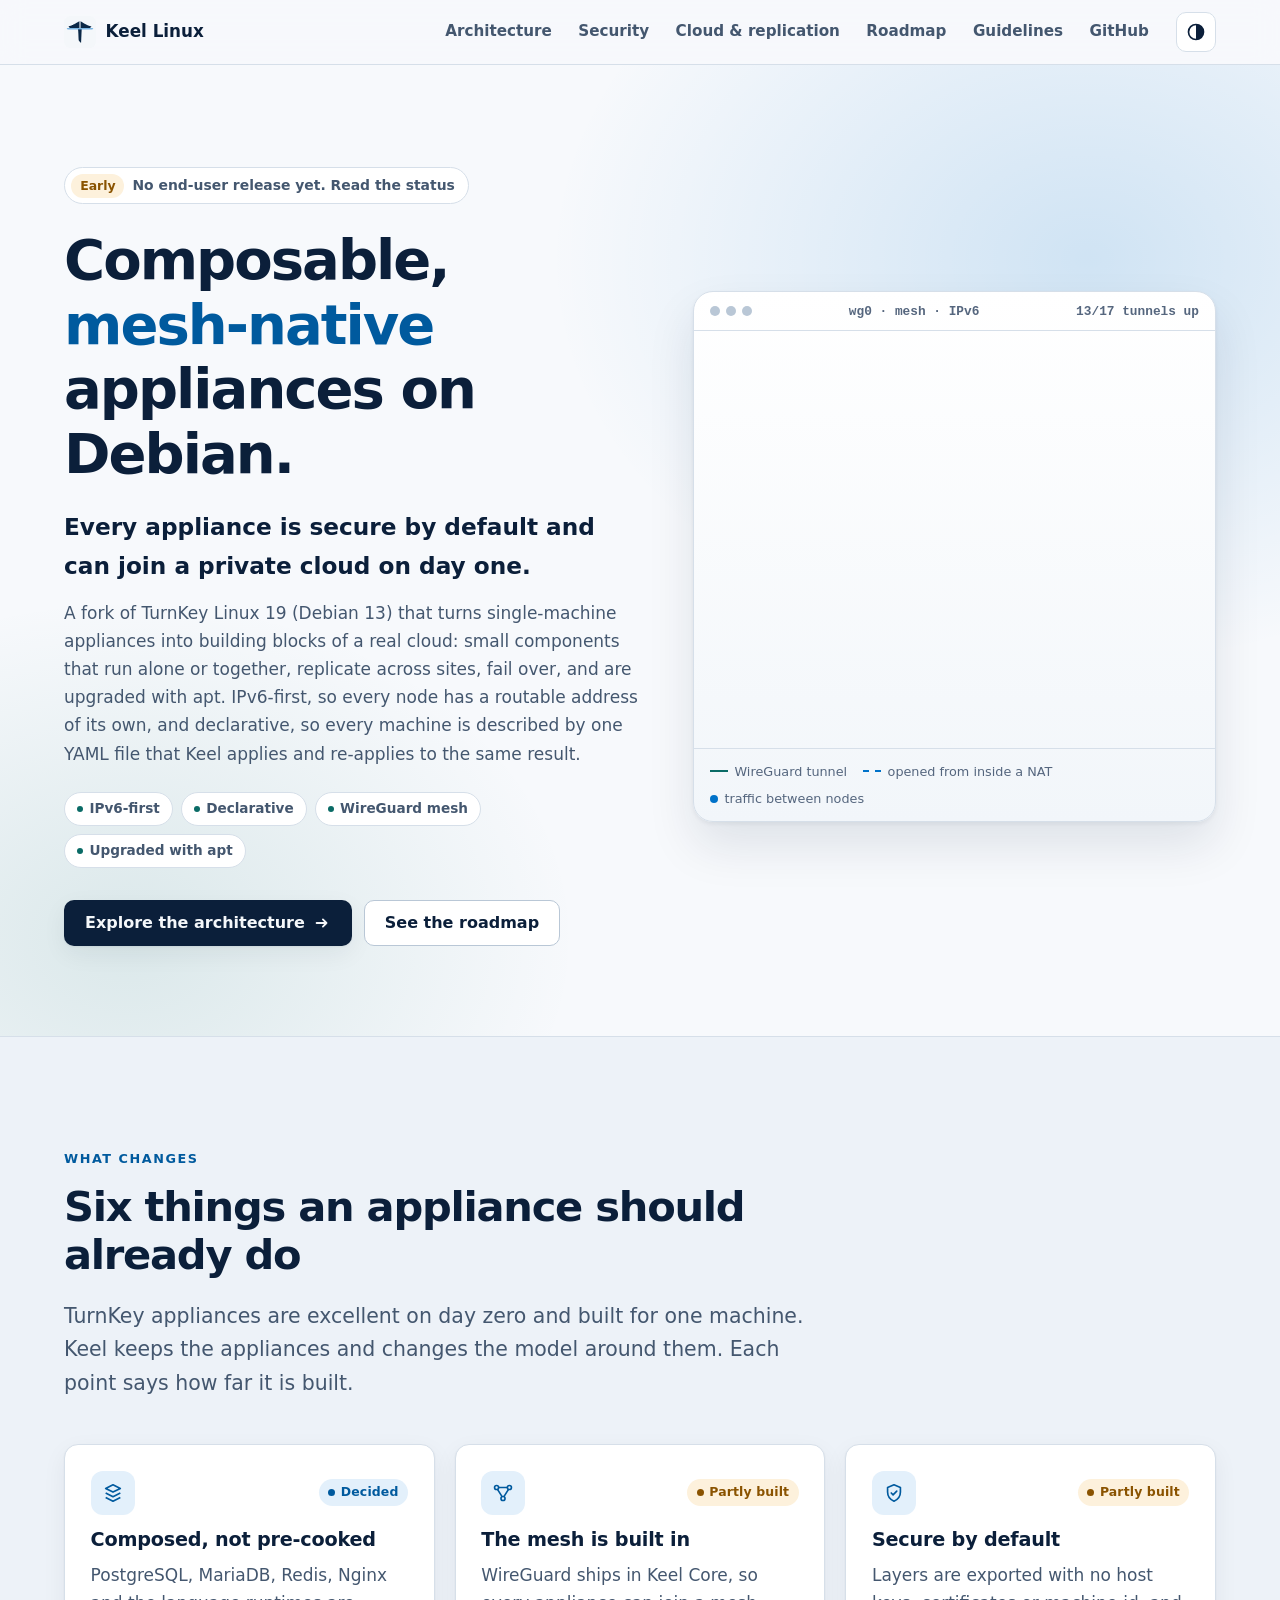
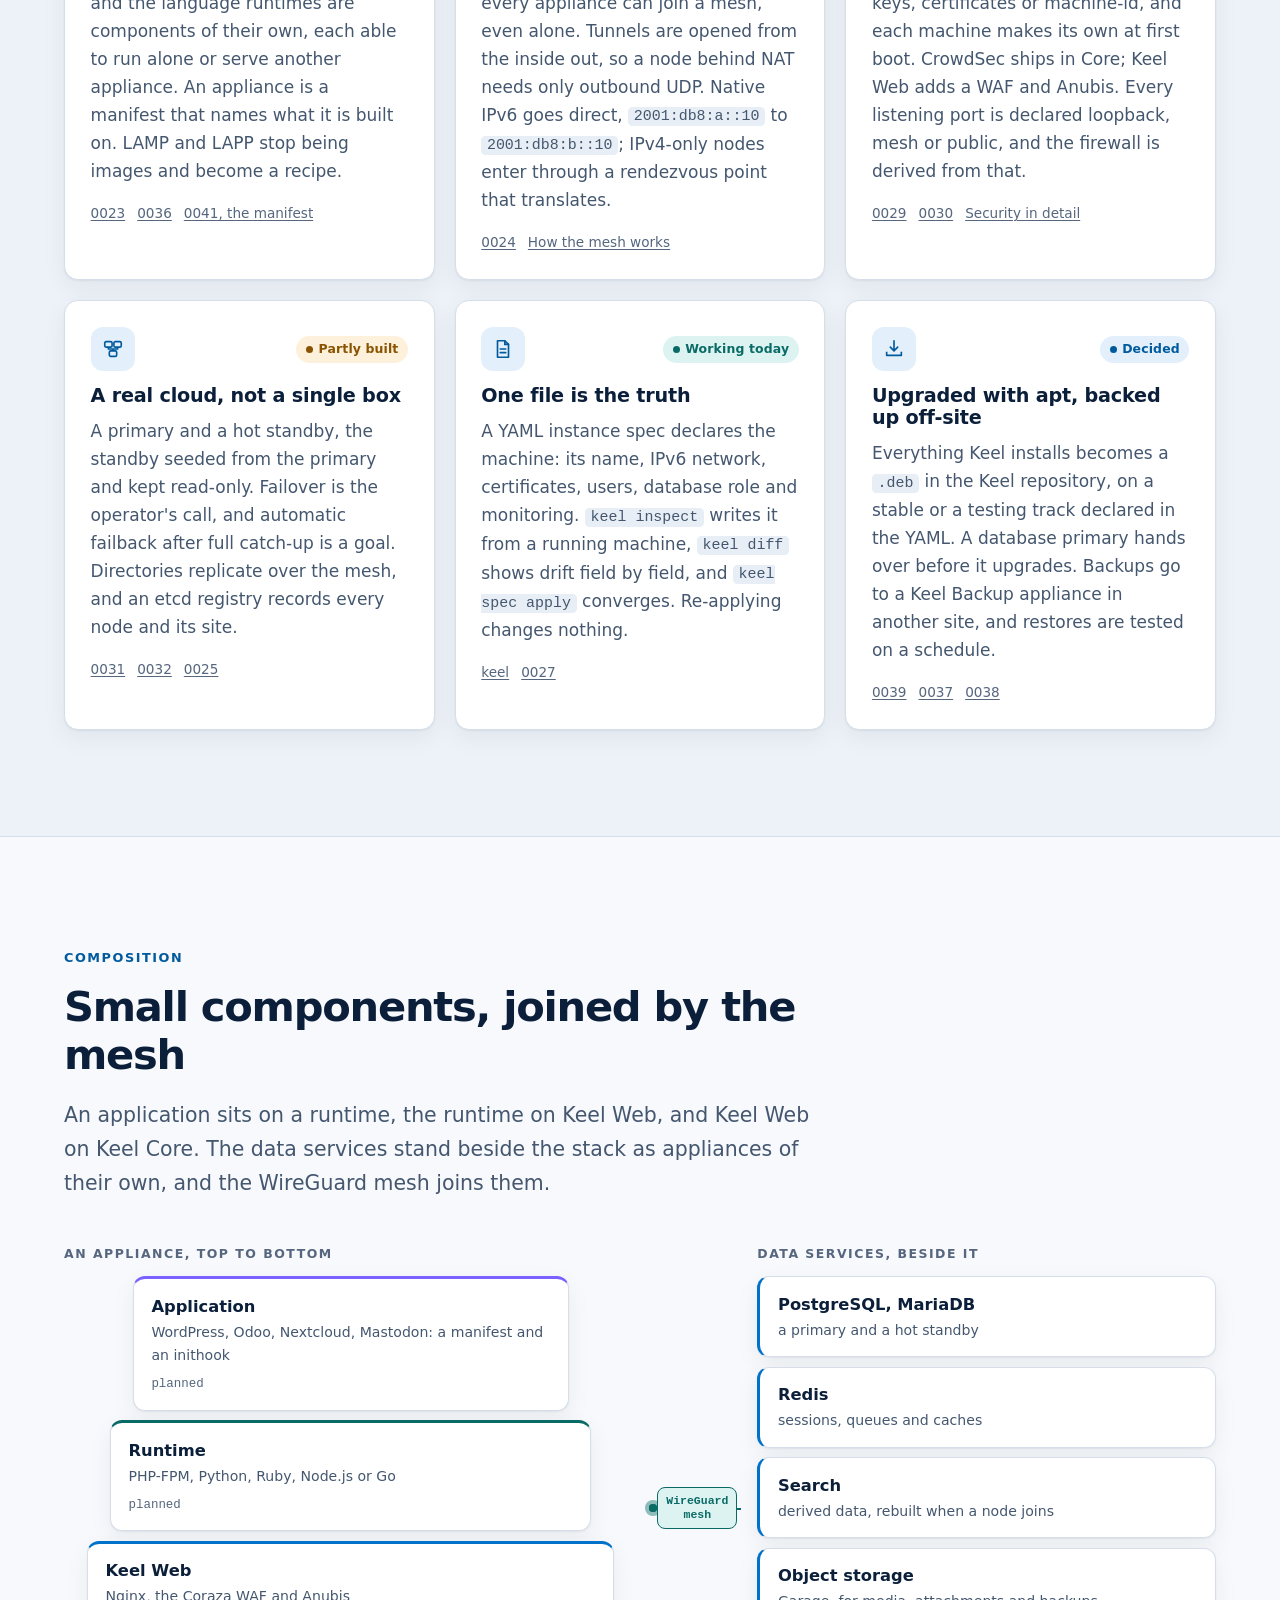
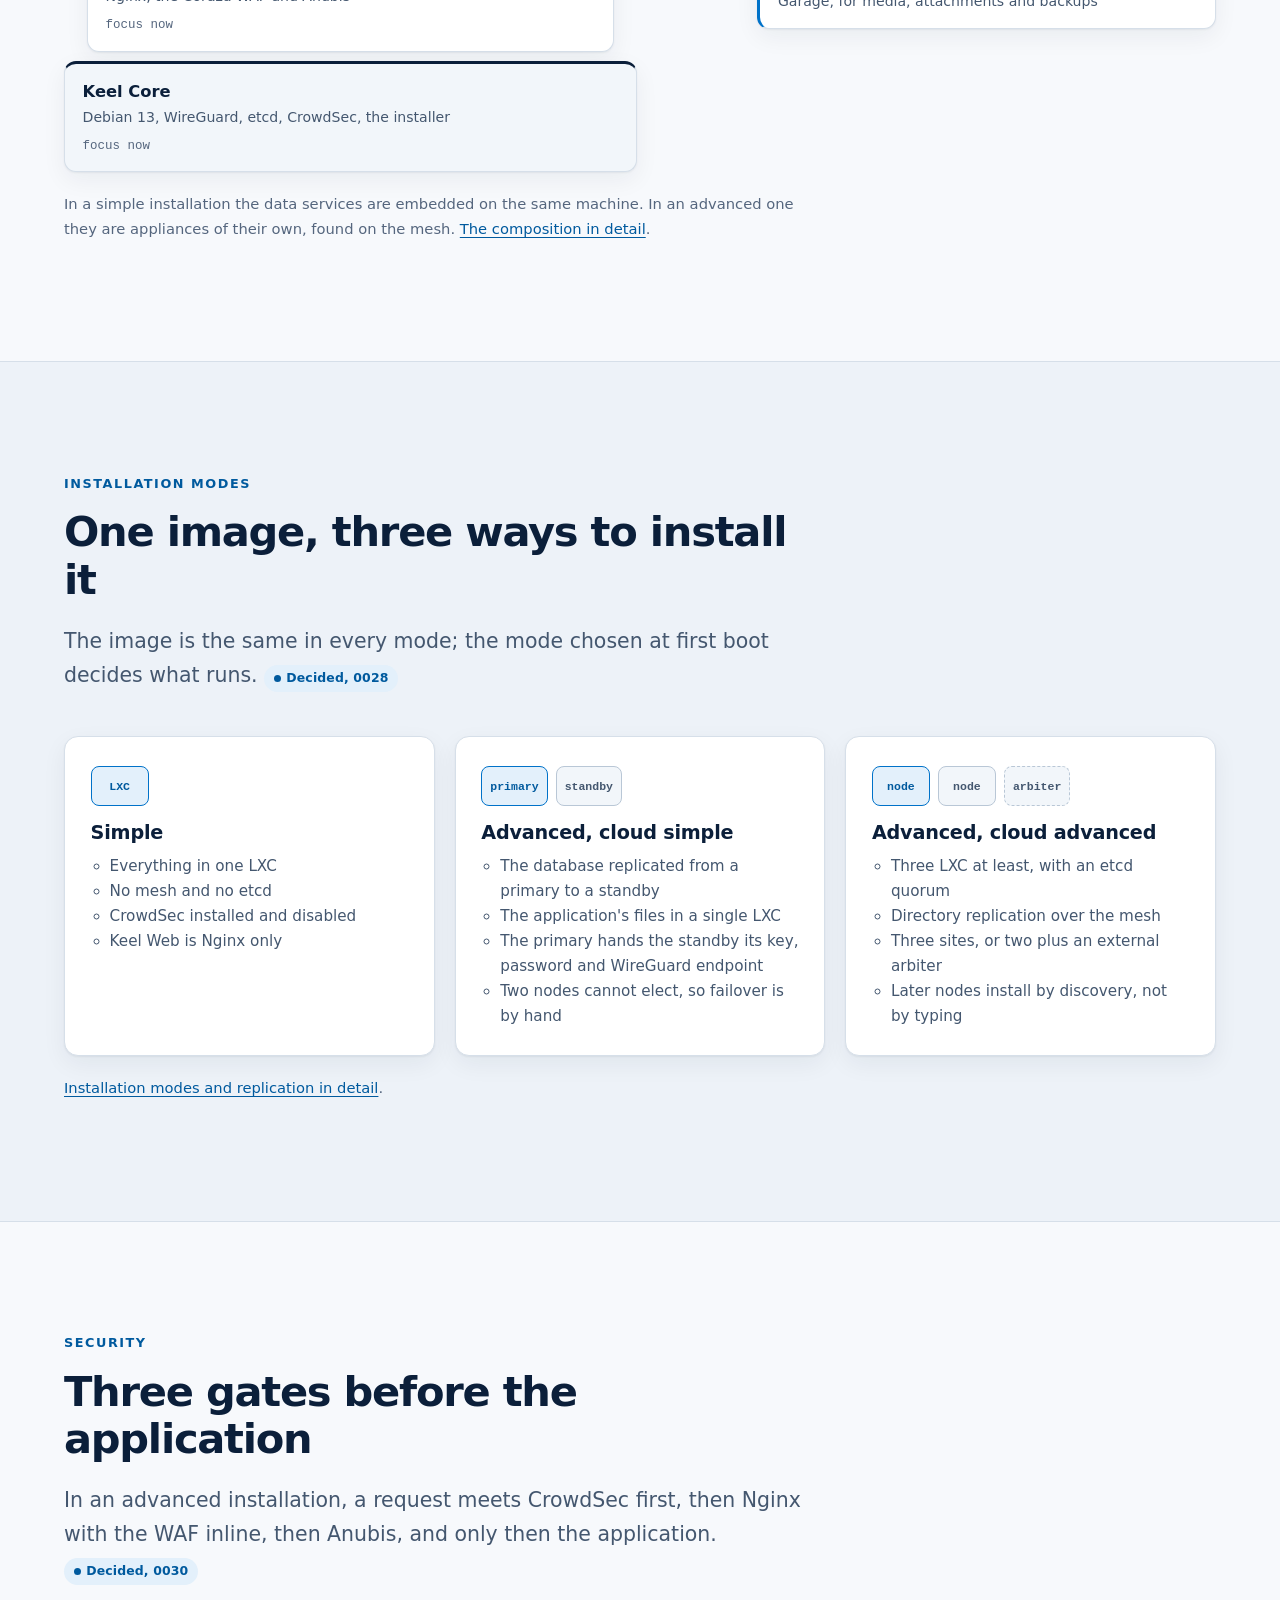
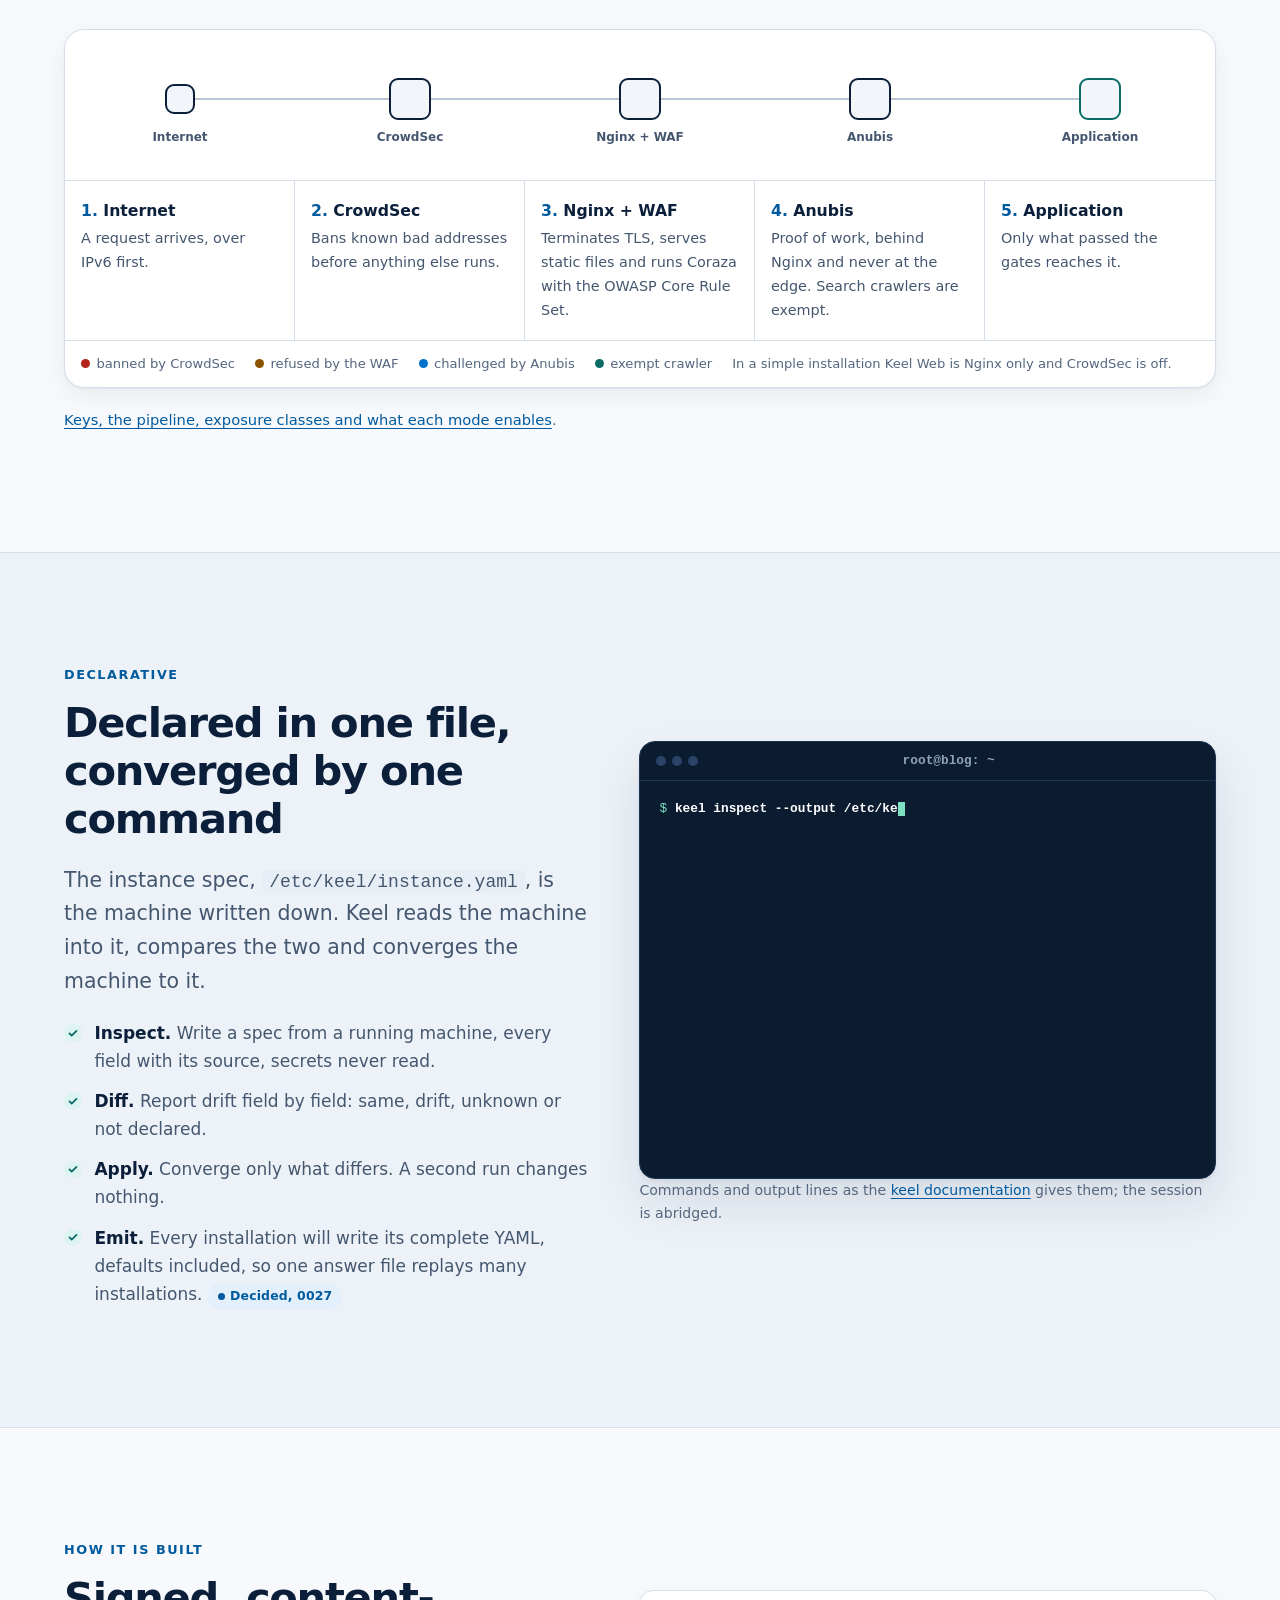
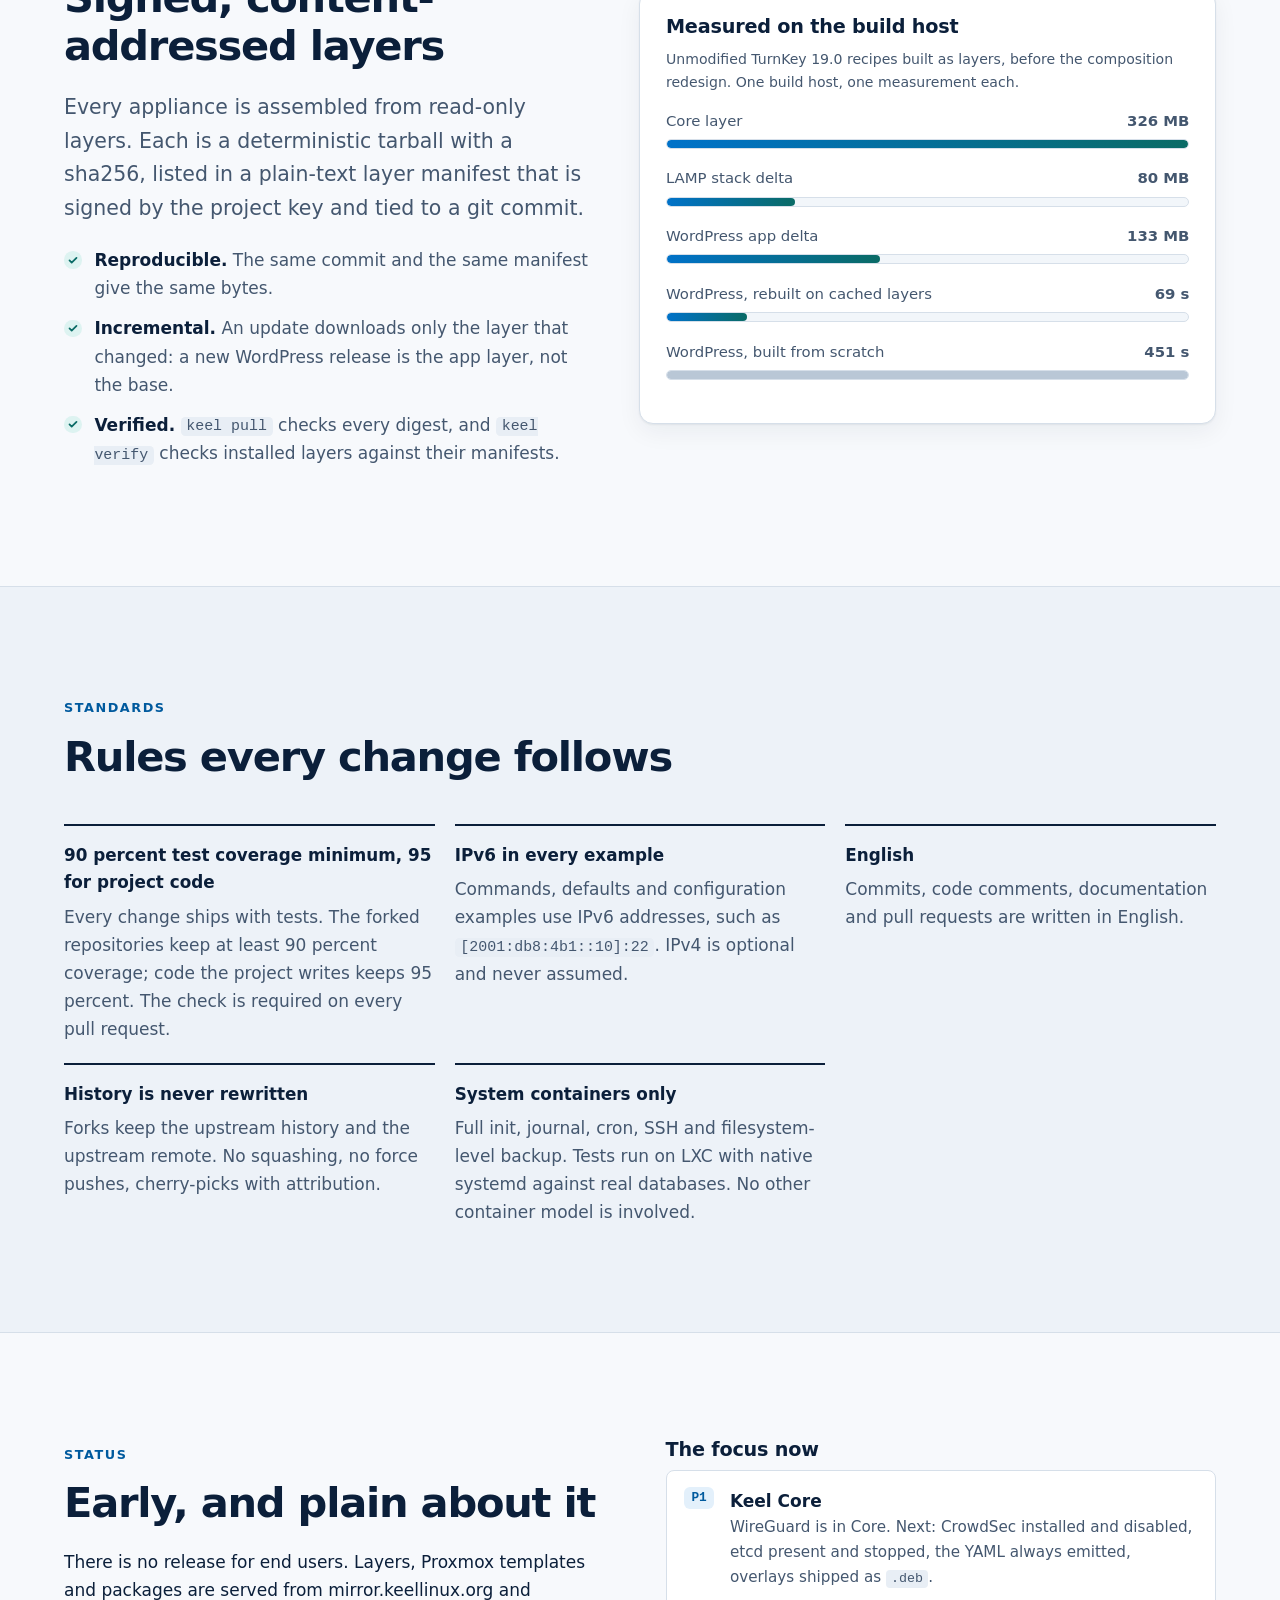
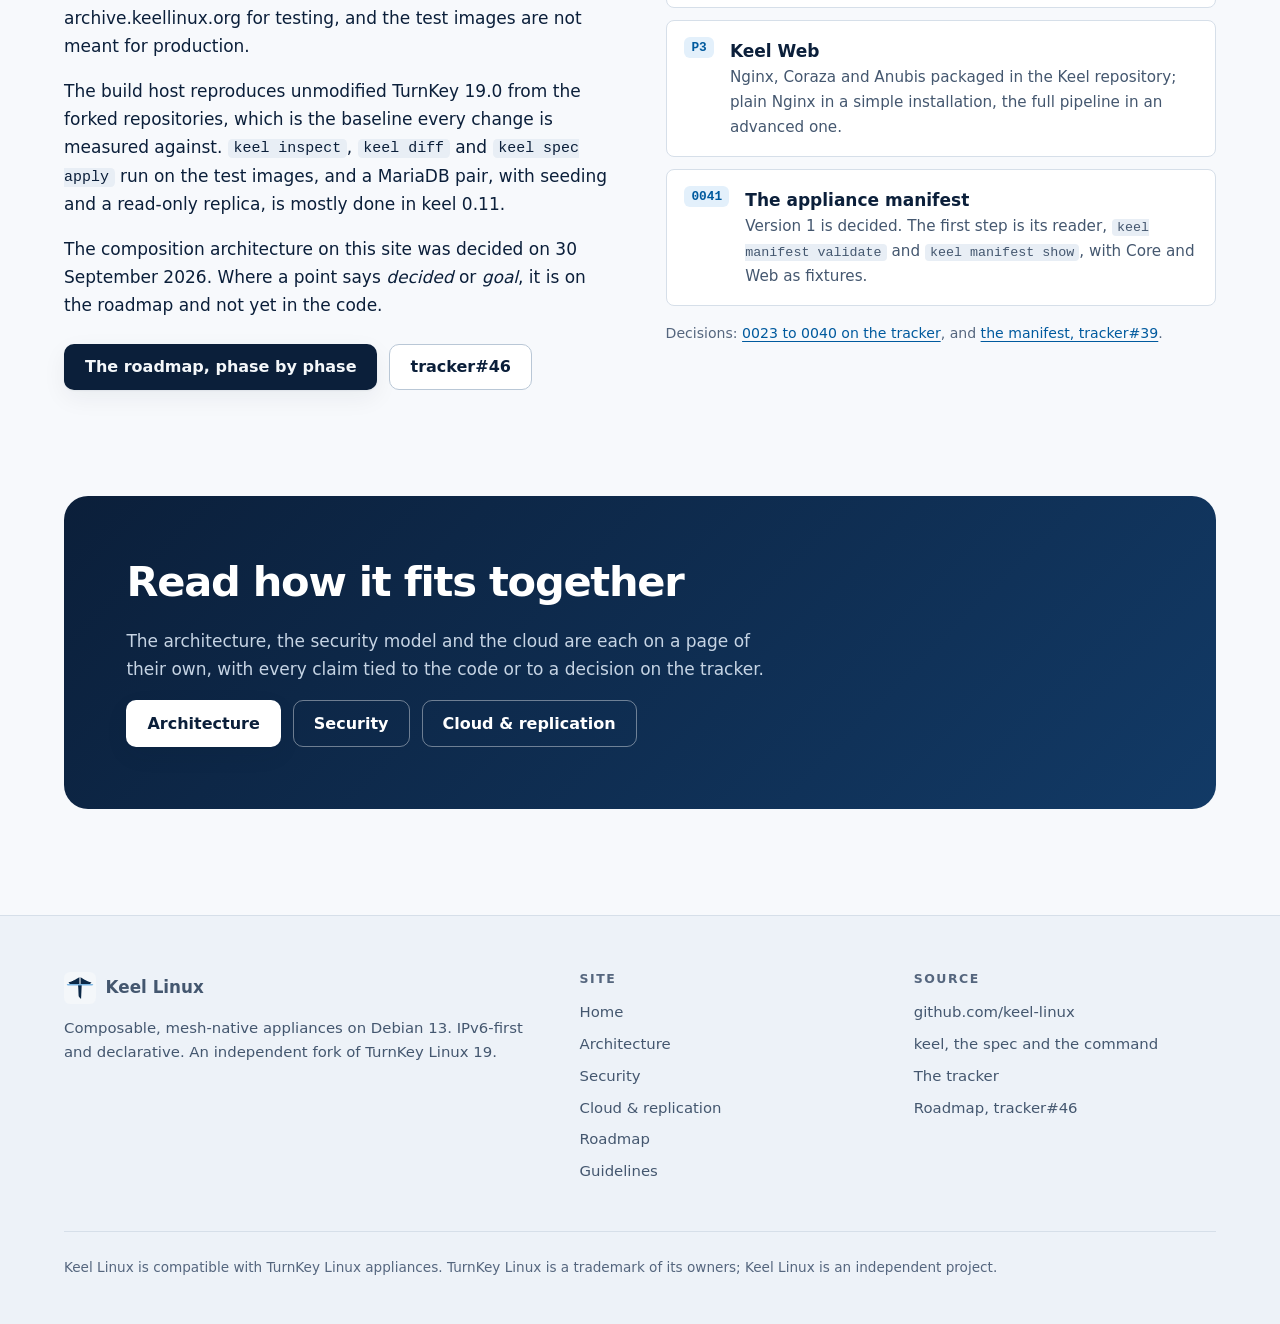
==== index.html @ 06ef9afb "fix: version the stylesheet and scripts so browsers drop the old copies keellinux.org is served with" ====
<!DOCTYPE html>
<html lang="en">
<head>
  <meta charset="utf-8">
  <meta name="viewport" content="width=device-width, initial-scale=1">
  <title>Keel Linux: composable, mesh-native appliances on Debian</title>
  <meta name="description" content="Keel Linux: composable, mesh-native, IPv6-first and declarative appliances on Debian 13. A fork of TurnKey Linux 19 whose appliances run alone or join a private cloud over a WireGuard mesh.">
  <link rel="canonical" href="https://keellinux.org/">
  <meta name="color-scheme" content="light dark">
  <meta name="theme-color" media="(prefers-color-scheme: light)" content="#F7F9FC">
  <meta name="theme-color" media="(prefers-color-scheme: dark)" content="#07182B">
  <link rel="icon" type="image/svg+xml" href="assets/keel-mark.svg">
  <link rel="icon" type="image/png" sizes="32x32" href="favicon.png">
  <link rel="apple-touch-icon" href="assets/keel-mark-512.png">
  <meta property="og:type" content="website">
  <meta property="og:site_name" content="Keel Linux">
  <meta property="og:url" content="https://keellinux.org/">
  <meta property="og:title" content="Keel Linux: composable, mesh-native appliances on Debian">
  <meta property="og:description" content="IPv6-first, declarative appliances that run alone or join a private cloud over a WireGuard mesh. A fork of TurnKey Linux 19 on Debian 13.">
  <meta property="og:image" content="https://keellinux.org/assets/keel-social.png">
  <meta property="og:image:alt" content="The Keel Linux mark">
  <meta name="twitter:card" content="summary_large_image">
  <meta name="twitter:title" content="Keel Linux: composable, mesh-native appliances on Debian">
  <meta name="twitter:description" content="IPv6-first, declarative appliances that run alone or join a private cloud over a WireGuard mesh.">
  <meta name="twitter:image" content="https://keellinux.org/assets/keel-social.png">
  <link rel="stylesheet" href="style.css?v=2026093001">
  <script>
    (function () {
      var root = document.documentElement;
      root.className += " js";
      try {
        var saved = localStorage.getItem("keel-theme");
        if (saved === "light" || saved === "dark") { root.setAttribute("data-theme", saved); }
      } catch (e) {}
      if (window.matchMedia && !window.matchMedia("(prefers-reduced-motion: reduce)").matches && "IntersectionObserver" in window) {
        root.className += " js-motion";
        setTimeout(function () { if (!window.keelReady) { root.className = root.className.replace(" js-motion", ""); } }, 2500);
      }
    })();
  </script>
  <script defer src="assets/js/site.js?v=2026093001"></script>
  <script defer data-domain="keellinux.org" src="https://analytics.pop.coop/js/script.file-downloads.hash.outbound-links.pageview-props.revenue.tagged-events.js"></script>
  <script>window.plausible = window.plausible || function() { (window.plausible.q = window.plausible.q || []).push(arguments) }</script>
</head>
<body>
  <a class="skip" href="#main">Skip to content</a>

  <header class="site-header">
    <div class="wrap">
      <a class="brand" href="index.html" aria-label="Keel Linux, home">
        <img src="assets/keel-mark.svg" alt="" width="32" height="32">
        <span>Keel Linux</span>
      </a>
      <nav class="site-nav" id="site-nav" aria-label="Main">
        <ul>
          <li><a href="architecture.html">Architecture</a></li>
          <li><a href="security.html">Security</a></li>
          <li><a href="cloud.html">Cloud &amp; replication</a></li>
          <li><a href="roadmap.html">Roadmap</a></li>
          <li><a href="guidelines.html">Guidelines</a></li>
          <li><a href="https://github.com/keel-linux">GitHub</a></li>
        </ul>
      </nav>
      <button class="icon-btn" id="theme-toggle" type="button" aria-label="Switch theme" hidden>
        <svg viewBox="0 0 24 24" aria-hidden="true" focusable="false"><circle cx="12" cy="12" r="9" fill="none" stroke="currentColor" stroke-width="2"/><path d="M12 3a9 9 0 0 1 0 18z" fill="currentColor"/></svg>
      </button>
      <button class="icon-btn nav-toggle" id="nav-toggle" type="button" aria-controls="site-nav" aria-expanded="false" aria-label="Open menu" hidden>
        <svg viewBox="0 0 24 24" aria-hidden="true" focusable="false"><path d="M4 7h16M4 12h16M4 17h16" fill="none" stroke="currentColor" stroke-width="2" stroke-linecap="round"/></svg>
      </button>
    </div>
  </header>

  <main id="main">
    <section class="hero" id="top" aria-labelledby="hero-title">
      <div class="wrap hero-grid">
        <div>
          <a class="status-pill" href="#status"><strong>Early</strong> No end-user release yet. Read the status</a>
          <h1 id="hero-title">Composable, <span class="accent">mesh-native</span> appliances on Debian.</h1>
          <p class="promise">Every appliance is secure by default and can join a private cloud on day one.</p>
          <p class="sub">A fork of TurnKey Linux 19 (Debian 13) that turns single-machine appliances into building blocks of a real cloud: small components that run alone or together, replicate across sites, fail over, and are upgraded with apt. IPv6-first, so every node has a routable address of its own, and declarative, so every machine is described by one YAML file that Keel applies and re-applies to the same result.</p>
          <ul class="chips" aria-label="Core identity">
            <li class="chip">IPv6-first</li>
            <li class="chip">Declarative</li>
            <li class="chip">WireGuard mesh</li>
            <li class="chip">Upgraded with apt</li>
          </ul>
          <div class="actions">
            <a class="btn btn-primary" href="architecture.html">Explore the architecture
              <svg viewBox="0 0 20 20" aria-hidden="true" focusable="false"><path d="M4 10h11m-4-4 4 4-4 4" fill="none" stroke="currentColor" stroke-width="2" stroke-linecap="round" stroke-linejoin="round"/></svg>
            </a>
            <a class="btn btn-ghost" href="roadmap.html">See the roadmap</a>
          </div>
        </div>
        <figure class="mesh-panel" data-module="mesh" data-src="assets/js/mesh.js?v=2026093001" style="margin:0">
          <div class="panel-bar">
            <span class="dots" aria-hidden="true"><i></i><i></i><i></i></span>
            <span>wg0 · mesh · IPv6</span>
            <span data-mesh-count aria-hidden="true">17 tunnels</span>
          </div>
          <div class="mesh-stage">
            <canvas role="img" aria-label="An animated mesh: eight appliances with IPv6 addresses such as 2001:db8:a::10 bring up WireGuard tunnels to each other one by one and exchange packets. A node behind NAT opens its tunnel from the inside."></canvas>
          </div>
          <ul class="mesh-legend">
            <li><i aria-hidden="true"></i>WireGuard tunnel</li>
            <li><i class="nat" aria-hidden="true"></i>opened from inside a NAT</li>
            <li><i class="dot" aria-hidden="true"></i>traffic between nodes</li>
          </ul>
        </figure>
      </div>
    </section>

    <section class="section section-alt" id="what-changes" aria-labelledby="what-changes-title">
      <div class="wrap">
        <div class="section-head" data-reveal>
          <span class="eyebrow">What changes</span>
          <h2 id="what-changes-title">Six things an appliance should already do</h2>
          <p class="lead">TurnKey appliances are excellent on day zero and built for one machine. Keel keeps the appliances and changes the model around them. Each point says how far it is built.</p>
        </div>
        <ul class="grid grid-3">
          <li class="card lift" data-reveal>
            <div class="card-top">
              <span class="icon" aria-hidden="true"><svg viewBox="0 0 24 24"><path d="M4 7l8-4 8 4-8 4-8-4zm0 5l8 4 8-4M4 17l8 4 8-4" fill="none" stroke="currentColor" stroke-width="1.8" stroke-linejoin="round"/></svg></span>
              <span class="badge badge-decided">Decided</span>
            </div>
            <h3>Composed, not pre-cooked</h3>
            <p>PostgreSQL, MariaDB, Redis, Nginx and the language runtimes are components of their own, each able to run alone or serve another appliance. An appliance is a manifest that names what it is built on. LAMP and LAPP stop being images and become a recipe.</p>
            <p class="refs"><a href="https://github.com/Keel-Linux/tracker/issues/28">0023</a><a href="https://github.com/Keel-Linux/tracker/issues/41">0036</a><a href="https://github.com/Keel-Linux/tracker/issues/39">0041, the manifest</a></p>
          </li>
          <li class="card lift" data-reveal data-reveal-delay="1">
            <div class="card-top">
              <span class="icon" aria-hidden="true"><svg viewBox="0 0 24 24"><circle cx="5" cy="6" r="2.2" fill="none" stroke="currentColor" stroke-width="1.8"/><circle cx="19" cy="6" r="2.2" fill="none" stroke="currentColor" stroke-width="1.8"/><circle cx="12" cy="18" r="2.2" fill="none" stroke="currentColor" stroke-width="1.8"/><path d="M7.2 6h9.6M6 8l5 8m7-8-5 8" fill="none" stroke="currentColor" stroke-width="1.8"/></svg></span>
              <span class="badge badge-partial">Partly built</span>
            </div>
            <h3>The mesh is built in</h3>
            <p>WireGuard ships in Keel Core, so every appliance can join a mesh, even alone. Tunnels are opened from the inside out, so a node behind NAT needs only outbound UDP. Native IPv6 goes direct, <code>2001:db8:a::10</code> to <code>2001:db8:b::10</code>; IPv4-only nodes enter through a rendezvous point that translates.</p>
            <p class="refs"><a href="https://github.com/Keel-Linux/tracker/issues/29">0024</a><a href="cloud.html#mesh">How the mesh works</a></p>
          </li>
          <li class="card lift" data-reveal data-reveal-delay="2">
            <div class="card-top">
              <span class="icon" aria-hidden="true"><svg viewBox="0 0 24 24"><path d="M12 3l7 3v5c0 4.5-3 8.3-7 10-4-1.7-7-5.5-7-10V6l7-3z" fill="none" stroke="currentColor" stroke-width="1.8" stroke-linejoin="round"/><path d="M9 12l2 2 4-4" fill="none" stroke="currentColor" stroke-width="1.8" stroke-linecap="round" stroke-linejoin="round"/></svg></span>
              <span class="badge badge-partial">Partly built</span>
            </div>
            <h3>Secure by default</h3>
            <p>Layers are exported with no host keys, certificates or machine-id, and each machine makes its own at first boot. CrowdSec ships in Core; Keel Web adds a WAF and Anubis. Every listening port is declared loopback, mesh or public, and the firewall is derived from that.</p>
            <p class="refs"><a href="https://github.com/Keel-Linux/tracker/issues/34">0029</a><a href="https://github.com/Keel-Linux/tracker/issues/35">0030</a><a href="security.html">Security in detail</a></p>
          </li>
          <li class="card lift" data-reveal>
            <div class="card-top">
              <span class="icon" aria-hidden="true"><svg viewBox="0 0 24 24"><rect x="3" y="4" width="8" height="6" rx="1.5" fill="none" stroke="currentColor" stroke-width="1.8"/><rect x="13" y="4" width="8" height="6" rx="1.5" fill="none" stroke="currentColor" stroke-width="1.8"/><rect x="8" y="14" width="8" height="6" rx="1.5" fill="none" stroke="currentColor" stroke-width="1.8"/><path d="M7 10v2h10v-2m-5 2v2" fill="none" stroke="currentColor" stroke-width="1.8"/></svg></span>
              <span class="badge badge-partial">Partly built</span>
            </div>
            <h3>A real cloud, not a single box</h3>
            <p>A primary and a hot standby, the standby seeded from the primary and kept read-only. Failover is the operator's call, and automatic failback after full catch-up is a goal. Directories replicate over the mesh, and an etcd registry records every node and its site.</p>
            <p class="refs"><a href="https://github.com/Keel-Linux/tracker/issues/36">0031</a><a href="https://github.com/Keel-Linux/tracker/issues/37">0032</a><a href="https://github.com/Keel-Linux/tracker/issues/30">0025</a></p>
          </li>
          <li class="card lift" data-reveal data-reveal-delay="1">
            <div class="card-top">
              <span class="icon" aria-hidden="true"><svg viewBox="0 0 24 24"><path d="M6 3h8l4 4v14H6z" fill="none" stroke="currentColor" stroke-width="1.8" stroke-linejoin="round"/><path d="M14 3v4h4M9 12h6M9 16h6" fill="none" stroke="currentColor" stroke-width="1.8" stroke-linecap="round"/></svg></span>
              <span class="badge badge-live">Working today</span>
            </div>
            <h3>One file is the truth</h3>
            <p>A YAML instance spec declares the machine: its name, IPv6 network, certificates, users, database role and monitoring. <code>keel inspect</code> writes it from a running machine, <code>keel diff</code> shows drift field by field, and <code>keel spec apply</code> converges. Re-applying changes nothing.</p>
            <p class="refs"><a href="https://github.com/Keel-Linux/keel">keel</a><a href="https://github.com/Keel-Linux/tracker/issues/32">0027</a></p>
          </li>
          <li class="card lift" data-reveal data-reveal-delay="2">
            <div class="card-top">
              <span class="icon" aria-hidden="true"><svg viewBox="0 0 24 24"><path d="M12 3v11m-4-4 4 4 4-4" fill="none" stroke="currentColor" stroke-width="1.8" stroke-linecap="round" stroke-linejoin="round"/><path d="M4 15v4h16v-4" fill="none" stroke="currentColor" stroke-width="1.8" stroke-linejoin="round"/></svg></span>
              <span class="badge badge-decided">Decided</span>
            </div>
            <h3>Upgraded with apt, backed up off-site</h3>
            <p>Everything Keel installs becomes a <code>.deb</code> in the Keel repository, on a stable or a testing track declared in the YAML. A database primary hands over before it upgrades. Backups go to a Keel Backup appliance in another site, and restores are tested on a schedule.</p>
            <p class="refs"><a href="https://github.com/Keel-Linux/tracker/issues/44">0039</a><a href="https://github.com/Keel-Linux/tracker/issues/42">0037</a><a href="https://github.com/Keel-Linux/tracker/issues/43">0038</a></p>
          </li>
        </ul>
      </div>
    </section>

    <section class="section" id="composition" aria-labelledby="composition-title">
      <div class="wrap">
        <div class="section-head" data-reveal>
          <span class="eyebrow">Composition</span>
          <h2 id="composition-title">Small components, joined by the mesh</h2>
          <p class="lead">An application sits on a runtime, the runtime on Keel Web, and Keel Web on Keel Core. The data services stand beside the stack as appliances of their own, and the WireGuard mesh joins them.</p>
        </div>
        <div class="compose" data-reveal>
          <div>
            <p class="stack-title" id="stack-label">An appliance, top to bottom</p>
            <ul class="stack" aria-labelledby="stack-label">
              <li class="layer layer-app"><strong>Application</strong><span>WordPress, Odoo, Nextcloud, Mastodon: a manifest and an inithook</span><em>planned</em></li>
              <li class="layer layer-runtime"><strong>Runtime</strong><span>PHP-FPM, Python, Ruby, Node.js or Go</span><em>planned</em></li>
              <li class="layer layer-web"><strong>Keel Web</strong><span>Nginx, the Coraza WAF and Anubis</span><em>focus now</em></li>
              <li class="layer layer-core"><strong>Keel Core</strong><span>Debian 13, WireGuard, etcd, CrowdSec, the installer</span><em>focus now</em></li>
            </ul>
          </div>
          <div class="mesh-link" aria-hidden="true"><i class="flow"></i><i class="flow two"></i><span>WireGuard<br>mesh</span></div>
          <div>
            <p class="services-title" id="services-label">Data services, beside it</p>
            <ul class="services" aria-labelledby="services-label">
              <li class="layer service"><strong>PostgreSQL, MariaDB</strong><span>a primary and a hot standby</span></li>
              <li class="layer service"><strong>Redis</strong><span>sessions, queues and caches</span></li>
              <li class="layer service"><strong>Search</strong><span>derived data, rebuilt when a node joins</span></li>
              <li class="layer service"><strong>Object storage</strong><span>Garage, for media, attachments and backups</span></li>
            </ul>
          </div>
        </div>
        <p class="compose-note">In a simple installation the data services are embedded on the same machine. In an advanced one they are appliances of their own, found on the mesh. <a href="architecture.html#composition">The composition in detail</a>.</p>
      </div>
    </section>

    <section class="section section-alt" id="modes" aria-labelledby="modes-title">
      <div class="wrap">
        <div class="section-head" data-reveal>
          <span class="eyebrow">Installation modes</span>
          <h2 id="modes-title">One image, three ways to install it</h2>
          <p class="lead">The image is the same in every mode; the mode chosen at first boot decides what runs. <span class="badge badge-decided">Decided, 0028</span></p>
        </div>
        <ul class="grid grid-3">
          <li class="card mode" data-reveal>
            <p class="nodes" aria-hidden="true"><span class="node primary">LXC</span></p>
            <h3>Simple</h3>
            <ul>
              <li>Everything in one LXC</li>
              <li>No mesh and no etcd</li>
              <li>CrowdSec installed and disabled</li>
              <li>Keel Web is Nginx only</li>
            </ul>
          </li>
          <li class="card mode" data-reveal data-reveal-delay="1">
            <p class="nodes" aria-hidden="true"><span class="node primary">primary</span><span class="node">standby</span></p>
            <h3>Advanced, cloud simple</h3>
            <ul>
              <li>The database replicated from a primary to a standby</li>
              <li>The application's files in a single LXC</li>
              <li>The primary hands the standby its key, password and WireGuard endpoint</li>
              <li>Two nodes cannot elect, so failover is by hand</li>
            </ul>
          </li>
          <li class="card mode" data-reveal data-reveal-delay="2">
            <p class="nodes" aria-hidden="true"><span class="node primary">node</span><span class="node">node</span><span class="node voter">arbiter</span></p>
            <h3>Advanced, cloud advanced</h3>
            <ul>
              <li>Three LXC at least, with an etcd quorum</li>
              <li>Directory replication over the mesh</li>
              <li>Three sites, or two plus an external arbiter</li>
              <li>Later nodes install by discovery, not by typing</li>
            </ul>
          </li>
        </ul>
        <p class="compose-note"><a href="cloud.html#modes">Installation modes and replication in detail</a>.</p>
      </div>
    </section>

    <section class="section" id="security" aria-labelledby="security-title">
      <div class="wrap">
        <div class="section-head" data-reveal>
          <span class="eyebrow">Security</span>
          <h2 id="security-title">Three gates before the application</h2>
          <p class="lead">In an advanced installation, a request meets CrowdSec first, then Nginx with the WAF inline, then Anubis, and only then the application. <span class="badge badge-decided">Decided, 0030</span></p>
        </div>
        <figure class="pipeline" data-module="pipeline" data-src="assets/js/pipeline.js?v=2026093001" style="margin:0" data-reveal>
          <div class="pipeline-stage"><canvas aria-hidden="true"></canvas></div>
          <ol class="pipeline-steps">
            <li><strong>Internet</strong>A request arrives, over IPv6 first.</li>
            <li><strong>CrowdSec</strong>Bans known bad addresses before anything else runs.</li>
            <li><strong>Nginx + WAF</strong>Terminates TLS, serves static files and runs Coraza with the OWASP Core Rule Set.</li>
            <li><strong>Anubis</strong>Proof of work, behind Nginx and never at the edge. Search crawlers are exempt.</li>
            <li><strong>Application</strong>Only what passed the gates reaches it.</li>
          </ol>
          <figcaption class="pipeline-foot">
            <span><i class="ban" aria-hidden="true"></i>banned by CrowdSec</span>
            <span><i class="waf" aria-hidden="true"></i>refused by the WAF</span>
            <span><i class="pow" aria-hidden="true"></i>challenged by Anubis</span>
            <span><i class="ok" aria-hidden="true"></i>exempt crawler</span>
            <span>In a simple installation Keel Web is Nginx only and CrowdSec is off.</span>
          </figcaption>
        </figure>
        <p class="compose-note"><a href="security.html">Keys, the pipeline, exposure classes and what each mode enables</a>.</p>
      </div>
    </section>

    <section class="section section-alt" id="declarative" aria-labelledby="declarative-title">
      <div class="wrap split">
        <div data-reveal>
          <span class="eyebrow">Declarative</span>
          <h2 id="declarative-title">Declared in one file, converged by one command</h2>
          <p class="lead">The instance spec, <code>/etc/keel/instance.yaml</code>, is the machine written down. Keel reads the machine into it, compares the two and converges the machine to it.</p>
          <ul class="checks">
            <li><strong>Inspect.</strong> Write a spec from a running machine, every field with its source, secrets never read.</li>
            <li><strong>Diff.</strong> Report drift field by field: same, drift, unknown or not declared.</li>
            <li><strong>Apply.</strong> Converge only what differs. A second run changes nothing.</li>
            <li><strong>Emit.</strong> Every installation will write its complete YAML, defaults included, so one answer file replays many installations. <span class="badge badge-decided">Decided, 0027</span></li>
          </ul>
        </div>
        <div data-reveal data-reveal-delay="1">
          <div class="terminal" data-module="terminal" data-src="assets/js/terminal.js?v=2026093001">
            <div class="panel-bar">
              <span class="dots" aria-hidden="true"><i></i><i></i><i></i></span>
              <span>root@blog: ~</span>
              <span class="terminal-tools"><button type="button" data-replay hidden>Replay</button></span>
            </div>
<pre tabindex="0" aria-label="A keel session: inspect the machine, declare a name, find the drift, apply it, and diff clean"><span data-line="cmd"><span class="prompt">$ </span><span class="cmd">keel inspect --output /etc/keel/instance.yaml</span>
</span><span data-line="out" class="same">instance.hostname: blog (from /etc/hostname)
</span><span data-line="out" class="same">instance.fqdn: shop.example.org (from /etc/hosts)
</span><span data-line="out" class="same">network.interfaces.eth0.ipv6: static 2001:db8:1::10/64 gateway fe80::1
</span><span data-line="out">inspect: 20 inferred, 1 not inferred (0 required), 2 secrets to provide; spec complete
</span><span data-line="out" class="note"># declare the name this machine should have
</span><span data-line="cmd"><span class="prompt">$ </span><span class="cmd">sed -i 's/shop.example.org/blog.example.org/' /etc/keel/instance.yaml</span>
</span><span data-line="cmd"><span class="prompt">$ </span><span class="cmd">keel diff</span>
</span><span data-line="out" class="same">instance.hostname: same (blog)
</span><span data-line="out" class="drift">instance.fqdn: drift (declared blog.example.org, observed shop.example.org)
</span><span data-line="out" class="same">network.interfaces.eth0.ipv6.address: same (2001:db8:1::10/64)
</span><span data-line="out" class="drift">diff: 12 same, 1 drift, 0 unknown, 1 not declared, 2 not compared; drift found
</span><span data-line="cmd"><span class="prompt">$ </span><span class="cmd">keel spec apply --system-only</span>
</span><span data-line="out">apply --system-only: /etc/inithooks.conf not read or written
</span><span data-line="out" class="done">instance.fqdn: write /etc/hosts with '127.0.1.1 blog.example.org blog' (mode 0644): done
</span><span data-line="out">apply --system-only: 1 change(s), 0 failed
</span><span data-line="cmd"><span class="prompt">$ </span><span class="cmd">keel diff | tail -n 1</span>
</span><span data-line="out" class="done">diff: 13 same, 0 drift, 0 unknown, 1 not declared, 2 not compared; no drift
</span></pre>
          </div>
          <p class="hint">Commands and output lines as the <a href="https://github.com/Keel-Linux/keel">keel documentation</a> gives them; the session is abridged.</p>
        </div>
      </div>
    </section>

    <section class="section" id="how-it-is-built" aria-labelledby="how-title">
      <div class="wrap split">
        <div data-reveal>
          <span class="eyebrow">How it is built</span>
          <h2 id="how-title">Signed, content-addressed layers</h2>
          <p class="lead">Every appliance is assembled from read-only layers. Each is a deterministic tarball with a sha256, listed in a plain-text layer manifest that is signed by the project key and tied to a git commit.</p>
          <ul class="checks">
            <li><strong>Reproducible.</strong> The same commit and the same manifest give the same bytes.</li>
            <li><strong>Incremental.</strong> An update downloads only the layer that changed: a new WordPress release is the app layer, not the base.</li>
            <li><strong>Verified.</strong> <code>keel pull</code> checks every digest, and <code>keel verify</code> checks installed layers against their manifests.</li>
          </ul>
        </div>
        <div class="card" data-reveal data-reveal-delay="1">
          <h3 style="margin-top:0">Measured on the build host</h3>
          <p class="hint">Unmodified TurnKey 19.0 recipes built as layers, before the composition redesign. One build host, one measurement each.</p>
          <ul class="bars" aria-label="Layer sizes">
            <li><p class="label"><span>Core layer</span><span>326 MB</span></p><span class="track"><span class="fill" style="--w:100%"></span></span></li>
            <li><p class="label"><span>LAMP stack delta</span><span>80 MB</span></p><span class="track"><span class="fill" style="--w:24.5%"></span></span></li>
            <li><p class="label"><span>WordPress app delta</span><span>133 MB</span></p><span class="track"><span class="fill" style="--w:40.8%"></span></span></li>
          </ul>
          <ul class="bars" aria-label="WordPress build time">
            <li><p class="label"><span>WordPress, rebuilt on cached layers</span><span>69 s</span></p><span class="track"><span class="fill" style="--w:15.3%"></span></span></li>
            <li><p class="label"><span>WordPress, built from scratch</span><span>451 s</span></p><span class="track"><span class="fill slow" style="--w:100%"></span></span></li>
          </ul>
        </div>
      </div>
    </section>

    <section class="section section-alt" id="standards" aria-labelledby="standards-title">
      <div class="wrap">
        <div class="section-head" data-reveal>
          <span class="eyebrow">Standards</span>
          <h2 id="standards-title">Rules every change follows</h2>
        </div>
        <ul class="standards" data-reveal>
          <li>
            <strong>90 percent test coverage minimum, 95 for project code</strong>
            <p>Every change ships with tests. The forked repositories keep at least 90 percent coverage; code the project writes keeps 95 percent. The check is required on every pull request.</p>
          </li>
          <li>
            <strong>IPv6 in every example</strong>
            <p>Commands, defaults and configuration examples use IPv6 addresses, such as <code>[2001:db8:4b1::10]:22</code>. IPv4 is optional and never assumed.</p>
          </li>
          <li>
            <strong>English</strong>
            <p>Commits, code comments, documentation and pull requests are written in English.</p>
          </li>
          <li>
            <strong>History is never rewritten</strong>
            <p>Forks keep the upstream history and the upstream remote. No squashing, no force pushes, cherry-picks with attribution.</p>
          </li>
          <li>
            <strong>System containers only</strong>
            <p>Full init, journal, cron, SSH and filesystem-level backup. Tests run on LXC with native systemd against real databases. No other container model is involved.</p>
          </li>
        </ul>
      </div>
    </section>

    <section class="section" id="status" aria-labelledby="status-title">
      <div class="wrap status-grid">
        <div data-reveal>
          <span class="eyebrow">Status</span>
          <h2 id="status-title">Early, and plain about it</h2>
          <p>There is no release for end users. Layers, Proxmox templates and packages are served from mirror.keellinux.org and archive.keellinux.org for testing, and the test images are not meant for production.</p>
          <p>The build host reproduces unmodified TurnKey 19.0 from the forked repositories, which is the baseline every change is measured against. <code>keel inspect</code>, <code>keel diff</code> and <code>keel spec apply</code> run on the test images, and a MariaDB pair, with seeding and a read-only replica, is mostly done in keel 0.11.</p>
          <p>The composition architecture on this site was decided on 30 September 2026. Where a point says <em>decided</em> or <em>goal</em>, it is on the roadmap and not yet in the code.</p>
          <div class="actions" style="margin-top:1.5rem">
            <a class="btn btn-primary" href="roadmap.html">The roadmap, phase by phase</a>
            <a class="btn btn-ghost" href="https://github.com/Keel-Linux/tracker/issues/46">tracker#46</a>
          </div>
        </div>
        <div data-reveal data-reveal-delay="1">
          <h3>The focus now</h3>
          <ol class="focus-list">
            <li><span class="num">P1</span><div><strong>Keel Core</strong><p>WireGuard is in Core. Next: CrowdSec installed and disabled, etcd present and stopped, the YAML always emitted, overlays shipped as <code>.deb</code>.</p></div></li>
            <li><span class="num">P3</span><div><strong>Keel Web</strong><p>Nginx, Coraza and Anubis packaged in the Keel repository; plain Nginx in a simple installation, the full pipeline in an advanced one.</p></div></li>
            <li><span class="num">0041</span><div><strong>The appliance manifest</strong><p>Version 1 is decided. The first step is its reader, <code>keel manifest validate</code> and <code>keel manifest show</code>, with Core and Web as fixtures.</p></div></li>
          </ol>
          <p class="hint" style="margin-top:1rem">Decisions: <a href="https://github.com/Keel-Linux/tracker/issues?q=is%3Aissue+ADR">0023 to 0040 on the tracker</a>, and <a href="https://github.com/Keel-Linux/tracker/issues/39">the manifest, tracker#39</a>.</p>
        </div>
      </div>
    </section>

    <section class="section" aria-labelledby="cta-title" style="padding-top:0">
      <div class="wrap">
        <div class="cta" data-reveal>
          <h2 id="cta-title">Read how it fits together</h2>
          <p>The architecture, the security model and the cloud are each on a page of their own, with every claim tied to the code or to a decision on the tracker.</p>
          <div class="actions">
            <a class="btn btn-primary" href="architecture.html">Architecture</a>
            <a class="btn btn-ghost" href="security.html">Security</a>
            <a class="btn btn-ghost" href="cloud.html">Cloud &amp; replication</a>
          </div>
        </div>
      </div>
    </section>
  </main>

  <footer class="site-footer">
    <div class="wrap">
      <div class="footer-grid">
        <div>
          <a class="brand" href="index.html"><img src="assets/keel-mark.svg" alt="" width="32" height="32"><span>Keel Linux</span></a>
          <p>Composable, mesh-native appliances on Debian 13. IPv6-first and declarative. An independent fork of TurnKey Linux 19.</p>
        </div>
        <nav aria-label="Site">
          <h2>Site</h2>
          <ul>
            <li><a href="index.html">Home</a></li>
            <li><a href="architecture.html">Architecture</a></li>
            <li><a href="security.html">Security</a></li>
            <li><a href="cloud.html">Cloud &amp; replication</a></li>
            <li><a href="roadmap.html">Roadmap</a></li>
            <li><a href="guidelines.html">Guidelines</a></li>
          </ul>
        </nav>
        <nav aria-label="Source">
          <h2>Source</h2>
          <ul>
            <li><a href="https://github.com/keel-linux">github.com/keel-linux</a></li>
            <li><a href="https://github.com/Keel-Linux/keel">keel, the spec and the command</a></li>
            <li><a href="https://github.com/Keel-Linux/tracker">The tracker</a></li>
            <li><a href="https://github.com/Keel-Linux/tracker/issues/46">Roadmap, tracker#46</a></li>
          </ul>
        </nav>
      </div>
      <p class="legal">Keel Linux is compatible with TurnKey Linux appliances. TurnKey Linux is a trademark of its owners; Keel Linux is an independent project.</p>
    </div>
  </footer>
</body>
</html>
---- style.css ----
/* Keel Linux project site. Plain CSS, system fonts, no build step.
   Colours: the brand's navy and waterline blue (handbook docs/brand), the
   site's text navy #0B1F3A and off-white #F4F7FA, and teal for the mesh. */

:root {
  color-scheme: light dark;

  --navy: #0B1F3A;
  --brand-navy: #0B2847;
  --waterline: #0072C9;
  --teal: #16A6A0;
  --offwhite: #F4F7FA;

  --bg: #F7F9FC;
  --bg-alt: #EDF2F8;
  --surface: #FFFFFF;
  --surface-2: #F2F6FA;
  --fg: var(--navy);
  --muted: #44576F;
  --faint: #55667E;
  --line: #D6DFE9;
  --line-strong: #B9C7D6;
  --accent: var(--waterline);
  --accent-text: #005A9E;
  --accent-soft: #E3F0FB;
  --mesh: #0A6B66;
  --mesh-soft: #DDF3F1;
  --warn: #8A5300;
  --warn-soft: #FDF1DC;
  --stop: #B42318;
  --plate: var(--offwhite);
  --btn-bg: var(--navy);
  --btn-fg: var(--offwhite);
  --code-bg: #E8EEF5;
  --term-bg: #0B1B30;
  --term-fg: #D9E4F0;
  --focus: #005A9E;
  --shadow: 0 1px 2px rgb(11 31 58 / 6%), 0 8px 24px rgb(11 31 58 / 6%);
  --shadow-lg: 0 2px 4px rgb(11 31 58 / 6%), 0 24px 48px rgb(11 31 58 / 10%);

  --gutter: 24px;
  --wrap: 1200px;
  --measure: 64ch;
  --radius: 14px;
  --radius-sm: 8px;
  --header-h: 64px;
  --mono: ui-monospace, "SFMono-Regular", Menlo, Consolas, "Liberation Mono",
    "DejaVu Sans Mono", monospace;
}

@media (prefers-color-scheme: dark) {
  :root:not([data-theme="light"]) {
    --bg: #07182B;
    --bg-alt: #0A1F37;
    --surface: #0E2540;
    --surface-2: #112C4B;
    --fg: #EEF3F8;
    --muted: #AFBED0;
    --faint: #93A5BB;
    --line: #1F3D63;
    --line-strong: #2C5382;
    --accent: #4DA8F0;
    --accent-text: #7DC0F5;
    --accent-soft: #12355A;
    --mesh: #3CCBC4;
    --mesh-soft: #0F3B45;
    --warn: #F2C36B;
    --warn-soft: #3A2C12;
    --stop: #FF8A7A;
    --btn-bg: #4DA8F0;
    --btn-fg: #06172A;
    --code-bg: #15365C;
    --term-bg: #050F1D;
    --focus: #7DC0F5;
    --shadow: 0 1px 2px rgb(0 0 0 / 30%), 0 8px 24px rgb(0 0 0 / 25%);
    --shadow-lg: 0 2px 4px rgb(0 0 0 / 30%), 0 24px 48px rgb(0 0 0 / 35%);
  }
}

:root[data-theme="dark"] {
  --bg: #07182B;
  --bg-alt: #0A1F37;
  --surface: #0E2540;
  --surface-2: #112C4B;
  --fg: #EEF3F8;
  --muted: #AFBED0;
  --faint: #93A5BB;
  --line: #1F3D63;
  --line-strong: #2C5382;
  --accent: #4DA8F0;
  --accent-text: #7DC0F5;
  --accent-soft: #12355A;
  --mesh: #3CCBC4;
  --mesh-soft: #0F3B45;
  --warn: #F2C36B;
  --warn-soft: #3A2C12;
  --stop: #FF8A7A;
  --btn-bg: #4DA8F0;
  --btn-fg: #06172A;
  --code-bg: #15365C;
  --term-bg: #050F1D;
  --focus: #7DC0F5;
  --shadow: 0 1px 2px rgb(0 0 0 / 30%), 0 8px 24px rgb(0 0 0 / 25%);
  --shadow-lg: 0 2px 4px rgb(0 0 0 / 30%), 0 24px 48px rgb(0 0 0 / 35%);
}

/* Base */

[hidden] { display: none !important; }

*, *::before, *::after { box-sizing: border-box; }

html { -webkit-text-size-adjust: 100%; scroll-padding-top: calc(var(--header-h) + 16px); }

@media (prefers-reduced-motion: no-preference) {
  html { scroll-behavior: smooth; }
}

body {
  margin: 0;
  background: var(--bg);
  color: var(--fg);
  font-family: system-ui, -apple-system, "Segoe UI", Roboto, "Helvetica Neue",
    Arial, "Noto Sans", "Liberation Sans", sans-serif;
  font-size: 1.0625rem;
  line-height: 1.65;
  overflow-x: hidden;
  text-rendering: optimizeLegibility;
}

img, svg, canvas { max-width: 100%; display: block; }
img { height: auto; }

a { color: var(--accent-text); text-underline-offset: 0.18em; text-decoration-thickness: 1px; }
a:hover { text-decoration-thickness: 2px; }

:focus-visible { outline: 3px solid var(--focus); outline-offset: 3px; border-radius: 4px; }

code, pre, kbd { font-family: var(--mono); }
code {
  font-size: 0.88em;
  background: var(--code-bg);
  padding: 0.1em 0.38em;
  border-radius: 0.3em;
  overflow-wrap: anywhere;
}

h1, h2, h3, h4 { line-height: 1.15; margin: 0 0 0.5em; letter-spacing: -0.02em; font-weight: 750; }
h1 { font-size: clamp(2.2rem, 1.5rem + 2.6vw, 3.5rem); letter-spacing: -0.035em; }
h2 { font-size: clamp(1.75rem, 1.35rem + 1.6vw, 2.6rem); letter-spacing: -0.03em; }
h3 { font-size: 1.2rem; letter-spacing: -0.01em; }
h4 { font-size: 1rem; letter-spacing: 0; }
p { margin: 0 0 1em; }
ul, ol { margin: 0 0 1em; padding-left: 1.25em; }

.wrap { max-width: var(--wrap); margin: 0 auto; padding: 0 var(--gutter); }

.skip {
  position: absolute; left: 12px; top: -64px; z-index: 100;
  background: var(--btn-bg); color: var(--btn-fg);
  padding: 0.6rem 1rem; border-radius: var(--radius-sm); font-weight: 650;
}
.skip:focus { top: 12px; }

.sr-only {
  position: absolute !important; width: 1px; height: 1px; margin: -1px;
  padding: 0; overflow: hidden; clip: rect(0 0 0 0); white-space: nowrap; border: 0;
}

/* Header */

.site-header {
  position: sticky; top: 0; z-index: 50;
  background: color-mix(in srgb, var(--bg) 86%, transparent);
  backdrop-filter: saturate(160%) blur(12px);
  -webkit-backdrop-filter: saturate(160%) blur(12px);
  border-bottom: 1px solid var(--line);
}
.site-header .wrap { display: flex; align-items: center; gap: 1rem; min-height: var(--header-h); }

.brand {
  display: inline-flex; align-items: center; gap: 0.6rem;
  color: var(--fg); text-decoration: none; font-weight: 700; font-size: 1.05rem;
  margin-right: auto; white-space: nowrap;
}
.brand img { width: 2rem; height: 2rem; background: var(--plate); border-radius: 0.4rem; padding: 2px; }

.site-nav ul { display: flex; flex-wrap: wrap; gap: 0.25rem; list-style: none; margin: 0; padding: 0; }
.site-nav a {
  display: block; padding: 0.45rem 0.7rem; border-radius: var(--radius-sm);
  color: var(--muted); text-decoration: none; font-size: 0.95rem; font-weight: 550;
}
.site-nav a:hover { color: var(--fg); background: var(--surface-2); }
.site-nav a[aria-current="page"] { color: var(--fg); background: var(--accent-soft); }

.icon-btn {
  display: inline-grid; place-items: center; width: 40px; height: 40px;
  border: 1px solid var(--line); border-radius: 10px; background: var(--surface);
  color: var(--fg); cursor: pointer; padding: 0;
}
.icon-btn:hover { border-color: var(--line-strong); }
.icon-btn svg { width: 20px; height: 20px; }
.nav-toggle { display: none; }

@media (max-width: 900px) {
  .js .nav-toggle { display: inline-grid; }
  .js .site-nav {
    position: absolute; left: 0; right: 0; top: 100%;
    background: var(--bg); border-bottom: 1px solid var(--line);
    box-shadow: var(--shadow-lg); display: none;
  }
  .js .site-nav.is-open { display: block; }
  .js .site-nav ul { flex-direction: column; padding: 0.5rem var(--gutter) 1rem; }
  .js .site-nav a { padding: 0.75rem 0.5rem; font-size: 1rem; }
  html:not(.js) .site-header .wrap { flex-wrap: wrap; padding-bottom: 0.5rem; }
}

/* Buttons, chips, badges */

.btn {
  display: inline-flex; align-items: center; gap: 0.5rem;
  padding: 0.8rem 1.25rem; border-radius: 10px; font-weight: 650; font-size: 1rem;
  text-decoration: none; border: 1px solid transparent; line-height: 1.2;
  transition: transform 0.15s ease, box-shadow 0.15s ease, background 0.15s ease;
}
.btn-primary { background: var(--btn-bg); color: var(--btn-fg); box-shadow: var(--shadow); }
.btn-primary:hover { transform: translateY(-1px); box-shadow: var(--shadow-lg); }
.btn-ghost { color: var(--fg); border-color: var(--line-strong); background: var(--surface); }
.btn-ghost:hover { border-color: var(--accent); }
.btn svg { width: 18px; height: 18px; }

.chips { display: flex; flex-wrap: wrap; gap: 0.5rem; list-style: none; margin: 0; padding: 0; }
.chip {
  display: inline-flex; align-items: center; gap: 0.4rem;
  padding: 0.3rem 0.75rem; border-radius: 999px; font-size: 0.85rem; font-weight: 600;
  background: var(--surface); border: 1px solid var(--line); color: var(--muted);
}
.chip::before { content: ""; width: 6px; height: 6px; border-radius: 50%; background: var(--mesh); }

.badge {
  display: inline-flex; align-items: center; gap: 0.35rem; white-space: nowrap;
  padding: 0.2rem 0.6rem; border-radius: 999px; font-size: 0.78rem; font-weight: 700;
  letter-spacing: 0.01em; background: var(--surface-2); color: var(--muted);
}
.badge::before { content: ""; width: 7px; height: 7px; border-radius: 50%; background: currentColor; }
.badge-live { background: var(--mesh-soft); color: var(--mesh); }
.badge-partial { background: var(--warn-soft); color: var(--warn); }
.badge-decided { background: var(--accent-soft); color: var(--accent-text); }
.badge-goal { background: var(--surface-2); color: var(--muted); }

.eyebrow {
  display: inline-block; font-size: 0.8rem; font-weight: 750; letter-spacing: 0.12em;
  text-transform: uppercase; color: var(--accent-text); margin-bottom: 0.9rem;
}
.lead { font-size: clamp(1.1rem, 1rem + 0.35vw, 1.3rem); color: var(--muted); max-width: var(--measure); }

/* Sections */

.section { padding: clamp(64px, 5rem + 2vw, 112px) 0; }
.section-alt { background: var(--bg-alt); border-top: 1px solid var(--line); border-bottom: 1px solid var(--line); }
.section-head { max-width: 760px; margin-bottom: clamp(2rem, 1.5rem + 1.5vw, 3.25rem); }
.section-head.center { margin-left: auto; margin-right: auto; text-align: center; }
.section-head.center .lead { margin-left: auto; margin-right: auto; }

.grid { display: grid; gap: 1.25rem; }
.grid-2 { grid-template-columns: repeat(2, minmax(0, 1fr)); }
.grid-3 { grid-template-columns: repeat(3, minmax(0, 1fr)); }
@media (max-width: 1000px) { .grid-3 { grid-template-columns: repeat(2, minmax(0, 1fr)); } }
@media (max-width: 680px) { .grid-2, .grid-3 { grid-template-columns: minmax(0, 1fr); } }

.card {
  background: var(--surface); border: 1px solid var(--line); border-radius: var(--radius);
  padding: 1.6rem; box-shadow: var(--shadow); min-width: 0;
  transition: transform 0.2s ease, border-color 0.2s ease, box-shadow 0.2s ease;
}
a.card { color: inherit; text-decoration: none; display: block; }
a.card:hover, .card.lift:hover { transform: translateY(-3px); border-color: var(--line-strong); box-shadow: var(--shadow-lg); }
.card h3 { margin-top: 0.9rem; }
.card p { color: var(--muted); }
.card p:last-child { margin-bottom: 0; }
ul.grid { list-style: none; padding: 0; margin: 0; }

.card-top { display: flex; align-items: center; justify-content: space-between; gap: 0.75rem; flex-wrap: wrap; }
.icon {
  display: inline-grid; place-items: center; width: 44px; height: 44px; border-radius: 12px;
  background: var(--accent-soft); color: var(--accent-text);
}
.icon svg { width: 22px; height: 22px; }
.refs { margin-top: 1rem; font-size: 0.85rem; color: var(--faint); display: flex; flex-wrap: wrap; gap: 0.4rem 0.75rem; }
.refs a { color: var(--faint); }
.refs a:hover { color: var(--accent-text); }

/* Hero */

.hero { position: relative; padding: clamp(48px, 4rem + 3vw, 120px) 0 clamp(56px, 4rem + 2vw, 104px); overflow: hidden; }
.hero::before {
  content: ""; position: absolute; inset: 0; z-index: -1; pointer-events: none;
  background:
    radial-gradient(60% 60% at 85% 20%, color-mix(in srgb, var(--accent) 16%, transparent), transparent 70%),
    radial-gradient(50% 50% at 10% 90%, color-mix(in srgb, var(--mesh) 12%, transparent), transparent 70%);
}
.hero-grid { display: grid; grid-template-columns: minmax(0, 1.05fr) minmax(0, 0.95fr); gap: clamp(2rem, 4vw, 4rem); align-items: center; }
@media (max-width: 960px) { .hero-grid { grid-template-columns: minmax(0, 1fr); } }
.hero h1 { margin-bottom: 0.4em; }
.hero h1 .accent { color: var(--accent-text); }
.hero .promise { font-size: clamp(1.15rem, 1rem + 0.6vw, 1.45rem); font-weight: 600; margin-bottom: 0.9rem; }
.hero .sub { color: var(--muted); max-width: 60ch; }
.hero .chips { margin: 1.5rem 0 2rem; }
.actions { display: flex; flex-wrap: wrap; gap: 0.75rem; }
.status-pill {
  display: inline-flex; align-items: center; gap: 0.5rem; margin-bottom: 1.5rem;
  padding: 0.35rem 0.85rem 0.35rem 0.4rem; border-radius: 999px; font-size: 0.87rem; font-weight: 600;
  background: var(--surface); border: 1px solid var(--line); color: var(--muted); text-decoration: none;
}
.status-pill strong { background: var(--warn-soft); color: var(--warn); padding: 0.1rem 0.55rem; border-radius: 999px; font-size: 0.78rem; }
.status-pill:hover { border-color: var(--line-strong); color: var(--fg); }

.mesh-panel {
  position: relative; border-radius: 20px; border: 1px solid var(--line);
  background: linear-gradient(180deg, var(--surface), var(--surface-2));
  box-shadow: var(--shadow-lg); overflow: hidden;
}
.panel-bar {
  display: flex; align-items: center; justify-content: space-between; gap: 0.5rem;
  padding: 0.7rem 1rem; border-bottom: 1px solid var(--line);
  font: 600 0.8rem/1.2 var(--mono); color: var(--faint);
}
.panel-bar .dots { display: inline-flex; gap: 6px; }
.panel-bar .dots i { width: 10px; height: 10px; border-radius: 50%; background: var(--line-strong); }
.mesh-stage { position: relative; aspect-ratio: 5 / 4; }
.mesh-stage canvas { width: 100%; height: 100%; }
.mesh-legend {
  display: flex; flex-wrap: wrap; gap: 0.4rem 1rem; padding: 0.75rem 1rem;
  border-top: 1px solid var(--line); font-size: 0.8rem; color: var(--faint); list-style: none; margin: 0;
}
.mesh-legend li { display: inline-flex; align-items: center; gap: 0.4rem; }
.mesh-legend i { width: 18px; height: 0; border-top: 2px solid var(--mesh); }
.mesh-legend i.nat { border-top-style: dashed; border-color: var(--accent); }
.mesh-legend i.dot { width: 8px; height: 8px; border: 0; border-radius: 50%; background: var(--accent); }

/* Page hero for inner pages */

.page-hero { padding: clamp(48px, 3rem + 3vw, 96px) 0 clamp(32px, 2rem + 2vw, 64px); position: relative; overflow: hidden; }
.page-hero::before {
  content: ""; position: absolute; inset: 0; z-index: -1;
  background: radial-gradient(50% 80% at 90% 0%, color-mix(in srgb, var(--accent) 14%, transparent), transparent 70%);
}
.page-hero h1 { font-size: clamp(2rem, 1.4rem + 2.6vw, 3.4rem); max-width: 20ch; }
.crumbs { font-size: 0.9rem; color: var(--faint); margin-bottom: 1rem; }
.crumbs a { color: var(--faint); }

/* Layout with an in-page contents column */

.doc { display: grid; grid-template-columns: 230px minmax(0, 1fr); gap: clamp(2rem, 4vw, 4rem); align-items: start; }
@media (max-width: 960px) { .doc { grid-template-columns: minmax(0, 1fr); } }
.toc { position: sticky; top: calc(var(--header-h) + 24px); font-size: 0.92rem; }
.toc h2 { font-size: 0.78rem; text-transform: uppercase; letter-spacing: 0.12em; color: var(--faint); margin-bottom: 0.75rem; }
.toc ol { list-style: none; padding: 0; margin: 0; border-left: 2px solid var(--line); }
.toc a { display: block; padding: 0.3rem 0 0.3rem 1rem; margin-left: -2px; border-left: 2px solid transparent; color: var(--muted); text-decoration: none; }
.toc a:hover { color: var(--fg); }
.toc a.is-active { color: var(--accent-text); border-left-color: var(--accent); font-weight: 600; }
@media (max-width: 960px) {
  .toc { position: static; background: var(--surface); border: 1px solid var(--line); border-radius: var(--radius); padding: 1rem 1.25rem; }
}

.prose { min-width: 0; }
.prose > section { padding-bottom: clamp(2.5rem, 2rem + 2vw, 4rem); margin-bottom: clamp(2.5rem, 2rem + 2vw, 4rem); border-bottom: 1px solid var(--line); }
.prose > section:last-child { border-bottom: 0; margin-bottom: 0; }
.prose h2 { font-size: clamp(1.5rem, 1.25rem + 1vw, 2.1rem); }
.prose h3 { margin-top: 1.75rem; }
.prose p, .prose li { max-width: var(--measure); }
.prose li { margin-bottom: 0.4em; }
.prose .grid { margin: 1.5rem 0; }

.callout {
  border: 1px solid var(--line); border-left: 4px solid var(--accent); background: var(--surface);
  border-radius: var(--radius-sm); padding: 1rem 1.25rem; margin: 1.5rem 0; max-width: 72ch;
}
.callout.warn { border-left-color: var(--warn); }
.callout p:last-child { margin-bottom: 0; }
.callout strong:first-child { display: block; margin-bottom: 0.25rem; }

/* Tables */

.table-wrap { overflow-x: auto; border: 1px solid var(--line); border-radius: var(--radius-sm); background: var(--surface); margin: 1.25rem 0; }
table { border-collapse: collapse; width: 100%; font-size: 0.95rem; }
th, td { text-align: left; padding: 0.7rem 0.9rem; border-bottom: 1px solid var(--line); vertical-align: top; }
thead th { background: var(--surface-2); font-size: 0.8rem; text-transform: uppercase; letter-spacing: 0.06em; color: var(--muted); white-space: nowrap; }
tbody tr:last-child td, tbody tr:last-child th { border-bottom: 0; }
tbody th { font-weight: 650; }
.state { font: 600 0.82rem var(--mono); padding: 0.1rem 0.45rem; border-radius: 6px; white-space: nowrap; }
.state-on { background: var(--mesh-soft); color: var(--mesh); }
.state-off { background: var(--surface-2); color: var(--muted); }

/* Code blocks */

pre.code {
  background: var(--term-bg); color: var(--term-fg); border-radius: var(--radius-sm);
  padding: 1rem 1.2rem; overflow-x: auto; font-size: 0.85rem; line-height: 1.6; margin: 1.25rem 0;
  border: 1px solid var(--line);
}
pre.code .c { color: #8FA3BA; }
pre.code .k { color: #7DC0F5; }
pre.code .s { color: #7EE0C3; }

/* Composition diagram */

.compose {
  display: grid; grid-template-columns: minmax(0, 1.25fr) 120px minmax(0, 1fr);
  gap: 0; align-items: stretch; margin-top: 1rem;
}
.stack, .services { display: flex; flex-direction: column; gap: 0.6rem; list-style: none; margin: 0; padding: 0; }
.stack-title, .services-title { font-size: 0.78rem; font-weight: 750; letter-spacing: 0.12em; text-transform: uppercase; color: var(--faint); margin: 0 0 0.75rem; }
.layer {
  position: relative; border-radius: 12px; padding: 0.9rem 1.1rem; border: 1px solid var(--line);
  background: var(--surface); box-shadow: var(--shadow);
}
.layer strong { display: block; font-size: 1.02rem; }
.layer span { display: block; font-size: 0.88rem; color: var(--muted); }
.layer em { font-style: normal; font-family: var(--mono); font-size: 0.78rem; color: var(--faint); }
.layer-app { margin: 0 12%; border-top: 3px solid #7B61FF; }
.layer-runtime { margin: 0 8%; border-top: 3px solid var(--mesh); }
.layer-web { margin: 0 4%; border-top: 3px solid var(--accent); }
.layer-core { border-top: 3px solid var(--fg); background: var(--surface-2); }
.service { border-left: 3px solid var(--accent); }
.mesh-link { position: relative; display: grid; place-items: center; }
.mesh-link::before {
  content: ""; position: absolute; left: 12px; right: 12px; top: 50%; height: 2px;
  background: repeating-linear-gradient(90deg, var(--mesh) 0 8px, transparent 8px 14px);
}
.mesh-link span {
  position: relative; background: var(--mesh-soft); color: var(--mesh); border: 1px solid var(--mesh);
  font: 700 0.72rem/1.25 var(--mono); padding: 0.35rem 0.5rem; border-radius: 8px; text-align: center;
}
.mesh-link .flow {
  position: absolute; top: calc(50% - 4px); left: 12px; width: 8px; height: 8px; border-radius: 50%;
  background: var(--mesh); box-shadow: 0 0 0 4px color-mix(in srgb, var(--mesh) 25%, transparent);
}
@media (prefers-reduced-motion: no-preference) {
  .mesh-link .flow { animation: flow 2.6s linear infinite; }
  .mesh-link .flow.two { animation-delay: 1.3s; animation-direction: reverse; }
}
@keyframes flow { from { left: 12px; } to { left: calc(100% - 20px); } }
.compose-note { margin-top: 1.25rem; font-size: 0.92rem; color: var(--faint); max-width: 80ch; }
@media (max-width: 760px) {
  .compose { grid-template-columns: minmax(0, 1fr); }
  .mesh-link { height: 72px; }
  .mesh-link::before { left: 50%; right: auto; top: 6px; bottom: 6px; width: 2px; height: auto;
    background: repeating-linear-gradient(180deg, var(--mesh) 0 8px, transparent 8px 14px); }
  .mesh-link .flow { display: none; }
  .layer-app, .layer-runtime, .layer-web { margin: 0; }
}

/* Installation modes */

.mode .nodes { display: flex; gap: 0.5rem; margin: 0.25rem 0 1rem; flex-wrap: wrap; }
.mode .node {
  display: grid; place-items: center; min-width: 58px; height: 40px; padding: 0 0.5rem; border-radius: 8px;
  font: 700 0.72rem var(--mono); background: var(--surface-2); border: 1px solid var(--line-strong); color: var(--muted);
}
.mode .node.primary { border-color: var(--accent); color: var(--accent-text); background: var(--accent-soft); }
.mode .node.voter { border-style: dashed; }
.mode ul { color: var(--muted); font-size: 0.95rem; margin-bottom: 0; }

/* Request pipeline */

.pipeline { background: var(--surface); border: 1px solid var(--line); border-radius: 20px; box-shadow: var(--shadow); overflow: hidden; }
.pipeline-stage { position: relative; }
.pipeline-stage canvas { width: 100%; height: 150px; }
.pipeline-steps { display: grid; grid-template-columns: repeat(5, minmax(0, 1fr)); list-style: none; margin: 0; padding: 0; border-top: 1px solid var(--line); counter-reset: step; }
.pipeline-steps li { padding: 1.1rem 1rem; border-right: 1px solid var(--line); font-size: 0.9rem; color: var(--muted); counter-increment: step; }
.pipeline-steps li:last-child { border-right: 0; }
.pipeline-steps strong { display: block; color: var(--fg); font-size: 0.98rem; margin-bottom: 0.2rem; }
.pipeline-steps strong::before { content: counter(step) ". "; color: var(--accent-text); }
.pipeline-foot { display: flex; flex-wrap: wrap; gap: 0.5rem 1.25rem; padding: 0.75rem 1rem; border-top: 1px solid var(--line); font-size: 0.82rem; color: var(--faint); }
.pipeline-foot span { display: inline-flex; align-items: center; gap: 0.4rem; }
.pipeline-foot i { width: 9px; height: 9px; border-radius: 50%; display: inline-block; }
.pipeline-foot .ok { background: var(--mesh); }
.pipeline-foot .ban { background: var(--stop); }
.pipeline-foot .waf { background: var(--warn); }
.pipeline-foot .pow { background: var(--accent); }
@media (max-width: 900px) {
  .pipeline-steps { grid-template-columns: minmax(0, 1fr); }
  .pipeline-steps li { border-right: 0; border-bottom: 1px solid var(--line); }
  .pipeline-steps li:last-child { border-bottom: 0; }
}

/* Terminal */

.terminal { border-radius: 16px; background: var(--term-bg); color: var(--term-fg); box-shadow: var(--shadow-lg); overflow: hidden; border: 1px solid #1C3354; }
.terminal .panel-bar { border-bottom-color: #1C3354; color: #8FA3BA; }
.terminal .panel-bar .dots i { background: #2A4468; }
.terminal pre { margin: 0; padding: 1.1rem 1.2rem 1.4rem; font-size: 0.8rem; line-height: 1.65; min-height: 31em; overflow-x: auto; white-space: pre-wrap; overflow-wrap: anywhere; }
.terminal .prompt { color: #7EE0C3; }
.terminal .cmd { color: #FFFFFF; font-weight: 600; }
.terminal .same { color: #8FA3BA; }
.terminal .drift { color: #F2C36B; }
.terminal .done { color: #7EE0C3; }
.terminal .note { color: #7D93AD; font-style: italic; }
.terminal .caret { display: inline-block; width: 0.6em; height: 1.1em; vertical-align: text-bottom; background: #7EE0C3; }
@media (prefers-reduced-motion: no-preference) { .terminal .caret { animation: blink 1s steps(1) infinite; } }
@keyframes blink { 50% { opacity: 0; } }
.terminal-tools { display: flex; justify-content: flex-end; }
.terminal-tools button {
  background: transparent; border: 1px solid #2A4468; color: #B8C7D8; border-radius: 6px;
  font: 600 0.75rem var(--mono); padding: 0.2rem 0.6rem; cursor: pointer;
}
.terminal-tools button:hover { color: #FFFFFF; border-color: #7DC0F5; }

/* Split feature rows */

.split { display: grid; grid-template-columns: minmax(0, 1fr) minmax(0, 1.1fr); gap: clamp(2rem, 4vw, 4rem); align-items: center; }
.split.reverse > :first-child { order: 2; }
@media (max-width: 960px) { .split { grid-template-columns: minmax(0, 1fr); } .split.reverse > :first-child { order: 0; } }
.checks { list-style: none; padding: 0; margin: 1.25rem 0 0; }
.checks li { position: relative; padding-left: 1.9rem; margin-bottom: 0.75rem; color: var(--muted); }
.checks li strong { color: var(--fg); }
.checks li::before {
  content: ""; position: absolute; left: 0; top: 0.3em; width: 1.1rem; height: 1.1rem; border-radius: 50%;
  background: var(--mesh-soft) url("data:image/svg+xml,%3Csvg xmlns='http://www.w3.org/2000/svg' viewBox='0 0 16 16'%3E%3Cpath d='M4 8.5l2.5 2.5L12 5.5' fill='none' stroke='%230A6B66' stroke-width='2' stroke-linecap='round' stroke-linejoin='round'/%3E%3C/svg%3E") center / 80% no-repeat;
}

/* Layers and measurements */

.manifest-card { font: 0.84rem/1.8 var(--mono); }
.manifest-card .row { display: flex; justify-content: space-between; gap: 1rem; border-bottom: 1px dashed var(--line); padding: 0.2rem 0; }
.manifest-card .row:last-child { border-bottom: 0; }
.manifest-card .sig { color: var(--mesh); font-weight: 700; }
.bars { list-style: none; margin: 0; padding: 0; }
.bars li { margin-bottom: 1.1rem; }
.bars .label { margin: 0 0 0.35rem; display: flex; justify-content: space-between; gap: 1rem; font-size: 0.93rem; margin-bottom: 0.35rem; }
.bars .label span:last-child { font-weight: 700; font-variant-numeric: tabular-nums; }
.bars .track { display: block; height: 10px; border-radius: 999px; background: var(--surface-2); border: 1px solid var(--line); overflow: hidden; }
.bars .fill { display: block; height: 100%; width: var(--w); border-radius: 999px; background: linear-gradient(90deg, var(--accent), var(--mesh)); }
.bars .fill.slow { background: var(--line-strong); }
.js-motion .bars .fill { width: 0; transition: width 1.1s cubic-bezier(.2, .7, .2, 1); }
.js-motion .is-in .bars .fill, .js-motion .bars.is-in .fill { width: var(--w); }
.hint { font-size: 0.88rem; color: var(--faint); }

/* Standards */

.standards { display: grid; grid-template-columns: repeat(auto-fit, minmax(min(100%, 320px), 1fr)); gap: 1.25rem; list-style: none; margin: 0; padding: 0; }
.standards li { border-top: 2px solid var(--fg); padding-top: 1rem; }
.standards strong { display: block; font-size: 1.05rem; margin-bottom: 0.35rem; }
.standards p { color: var(--muted); margin: 0; }

/* Status and roadmap */

.status-grid { display: grid; grid-template-columns: minmax(0, 1fr) minmax(0, 1fr); gap: clamp(2rem, 4vw, 4rem); }
@media (max-width: 860px) { .status-grid { grid-template-columns: minmax(0, 1fr); } }
.focus-list { list-style: none; padding: 0; margin: 0; display: grid; gap: 0.75rem; }
.focus-list li { display: flex; gap: 1rem; align-items: flex-start; background: var(--surface); border: 1px solid var(--line); border-radius: var(--radius-sm); padding: 1rem 1.1rem; }
.focus-list .num { flex: none; font: 700 0.8rem var(--mono); color: var(--accent-text); background: var(--accent-soft); border-radius: 6px; padding: 0.2rem 0.45rem; }
.focus-list p { margin: 0; color: var(--muted); font-size: 0.95rem; }
.focus-list strong { display: block; color: var(--fg); }

.phases { list-style: none; margin: 0; padding: 0; position: relative; }
.phases::before { content: ""; position: absolute; left: 19px; top: 8px; bottom: 8px; width: 2px; background: var(--line); }
.phase { position: relative; padding-left: 60px; margin-bottom: 1.5rem; }
.phase-dot {
  position: absolute; left: 0; top: 1.4rem; width: 40px; height: 40px; border-radius: 50%;
  display: grid; place-items: center; font: 700 0.85rem var(--mono);
  background: var(--surface); border: 2px solid var(--line-strong); color: var(--muted);
}
.phase.is-current .phase-dot { border-color: var(--accent); color: var(--accent-text); background: var(--accent-soft); }
.phase .card { padding: 1.4rem 1.5rem; }
.phase h2 { font-size: 1.35rem; margin: 0; }
.phase-head { display: flex; justify-content: space-between; align-items: center; gap: 0.75rem; flex-wrap: wrap; margin-bottom: 0.75rem; }
.progress { display: flex; align-items: center; gap: 0.6rem; font-size: 0.82rem; color: var(--faint); font-variant-numeric: tabular-nums; }
.progress .track { display: block; width: 120px; height: 8px; border-radius: 999px; background: var(--surface-2); border: 1px solid var(--line); overflow: hidden; }
.progress .fill { display: block; height: 100%; width: var(--w); background: var(--mesh); }
.tasks { list-style: none; padding: 0; margin: 0 0 1rem; }
.tasks li { position: relative; padding-left: 1.8rem; margin-bottom: 0.45rem; color: var(--muted); font-size: 0.97rem; }
.tasks li::before {
  content: ""; position: absolute; left: 0; top: 0.28em; width: 1.05rem; height: 1.05rem; border-radius: 4px;
  border: 2px solid var(--line-strong); background: var(--surface);
}
.tasks li.done { color: var(--fg); }
.tasks li.done::before {
  border-color: var(--mesh); background: var(--mesh) url("data:image/svg+xml,%3Csvg xmlns='http://www.w3.org/2000/svg' viewBox='0 0 16 16'%3E%3Cpath d='M4 8.5l2.5 2.5L12 5.5' fill='none' stroke='white' stroke-width='2.4' stroke-linecap='round' stroke-linejoin='round'/%3E%3C/svg%3E") center / 90% no-repeat;
}
.done-when { font-size: 0.93rem; background: var(--surface-2); border-radius: var(--radius-sm); padding: 0.75rem 1rem; color: var(--muted); }
.done-when strong { color: var(--fg); }
.filters { display: flex; gap: 0.5rem; flex-wrap: wrap; margin-bottom: 1.5rem; }
.filters button {
  font: 600 0.88rem/1 system-ui, sans-serif; padding: 0.55rem 0.9rem; border-radius: 999px; cursor: pointer;
  border: 1px solid var(--line-strong); background: var(--surface); color: var(--muted);
}
.filters button[aria-pressed="true"] { background: var(--btn-bg); color: var(--btn-fg); border-color: var(--btn-bg); }
.tasks.only-open li.done, .tasks.only-done li:not(.done) { display: none; }

/* CTA band */

.cta { border-radius: 24px; padding: clamp(2rem, 1.5rem + 3vw, 4rem); background: linear-gradient(135deg, var(--navy), #123A66); color: #EEF3F8; position: relative; overflow: hidden; }
.cta h2 { color: #FFFFFF; max-width: 22ch; }
.cta p { color: #C6D4E4; max-width: 60ch; }
.cta .btn-primary { background: #FFFFFF; color: var(--navy); }
.cta .btn-ghost { background: transparent; color: #FFFFFF; border-color: rgb(255 255 255 / 40%); }
.cta a:not(.btn) { color: #9DD0F7; }

/* Guidelines */

.guide h2 { margin-top: 2.5rem; font-size: 1.5rem; }
.guide h2:first-child { margin-top: 0; }
.swatches { display: grid; grid-template-columns: repeat(auto-fit, minmax(min(100%, 180px), 1fr)); gap: 1rem; list-style: none; padding: 0; margin: 1rem 0 1.5rem; }
.swatches li { border: 1px solid var(--line); border-radius: var(--radius-sm); overflow: hidden; background: var(--surface); }
.swatches .chip-color { display: block; height: 64px; background: var(--c); }
.swatches p { margin: 0; padding: 0.6rem 0.8rem; font-size: 0.88rem; }
.swatches code { background: none; padding: 0; }
.mark-row { display: flex; flex-wrap: wrap; gap: 1rem; margin: 1rem 0; }
.mark-row figure { margin: 0; background: var(--plate); border: 1px solid var(--line); border-radius: var(--radius-sm); padding: 1rem; }
.mark-row figure.dark { background: var(--navy); }
.mark-row img { width: 96px; height: 96px; }

/* Footer */

.site-footer { border-top: 1px solid var(--line); background: var(--bg-alt); padding: 3.5rem 0 2rem; font-size: 0.93rem; color: var(--muted); }
.footer-grid { display: grid; grid-template-columns: minmax(0, 1.6fr) repeat(2, minmax(0, 1fr)); gap: 2rem; }
@media (max-width: 760px) { .footer-grid { grid-template-columns: minmax(0, 1fr); } }
.site-footer h2 { font-size: 0.78rem; text-transform: uppercase; letter-spacing: 0.12em; color: var(--faint); margin-bottom: 0.9rem; }
.site-footer ul { list-style: none; padding: 0; margin: 0; }
.site-footer li { margin-bottom: 0.45rem; }
.site-footer a { color: var(--muted); text-decoration: none; }
.site-footer a:hover { color: var(--fg); text-decoration: underline; }
.site-footer .brand { margin-bottom: 0.75rem; }
.legal { border-top: 1px solid var(--line); margin-top: 2.5rem; padding-top: 1.5rem; font-size: 0.85rem; color: var(--faint); }

/* Scroll reveal: only when scripts run and motion is welcome */

.js-motion [data-reveal] { opacity: 0; transform: translateY(18px); transition: opacity 0.7s ease, transform 0.7s cubic-bezier(.2, .7, .2, 1); }
.js-motion [data-reveal].is-in { opacity: 1; transform: none; }
.js-motion [data-reveal-delay="1"] { transition-delay: 0.08s; }
.js-motion [data-reveal-delay="2"] { transition-delay: 0.16s; }
.js-motion [data-reveal-delay="3"] { transition-delay: 0.24s; }

@media (prefers-reduced-motion: reduce) {
  *, *::before, *::after { transition-duration: 0.01ms !important; animation-duration: 0.01ms !important; animation-iteration-count: 1 !important; }
}

@media (max-width: 560px) {
  :root { --gutter: 16px; }
  .card { padding: 1.25rem; }
  .btn { width: 100%; justify-content: center; }
  .terminal pre { font-size: 0.7rem; }
}

@media print {
  .site-header, .mesh-panel, .pipeline-stage, .terminal-tools { display: none; }
}
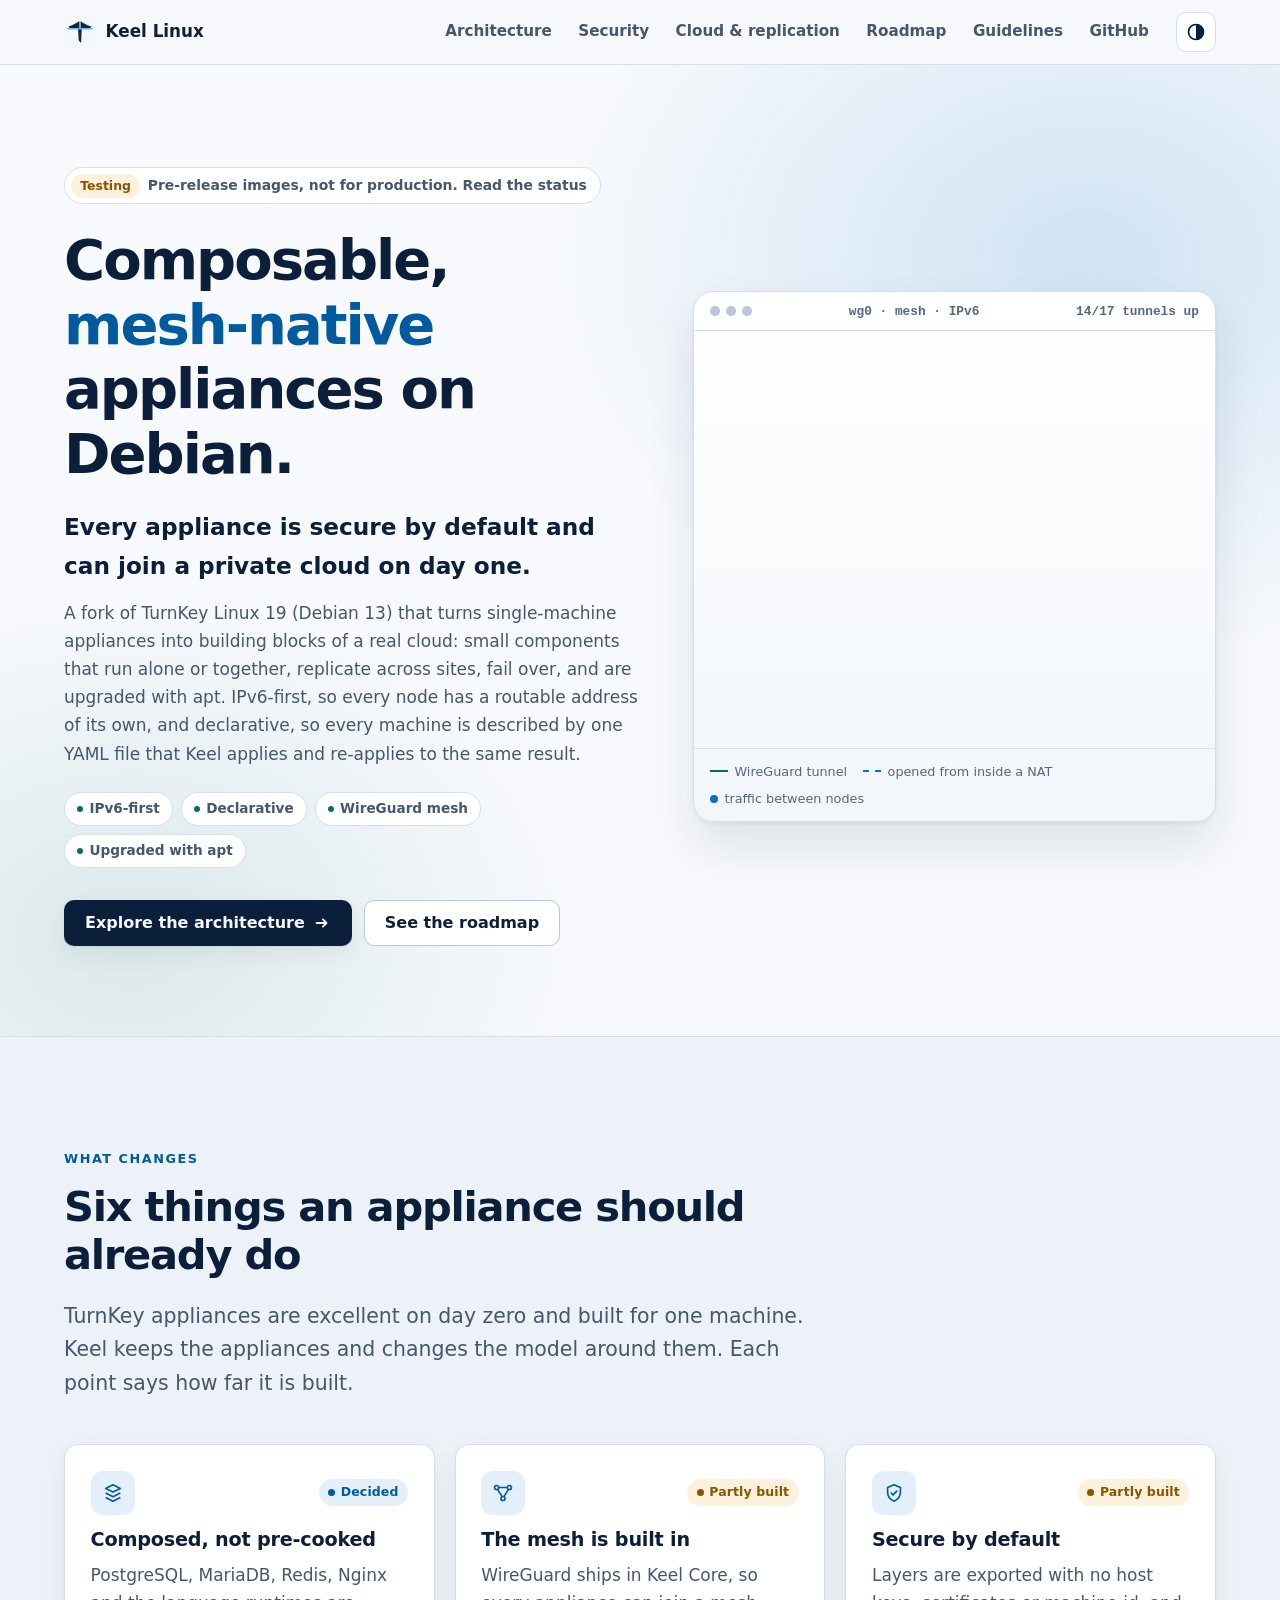
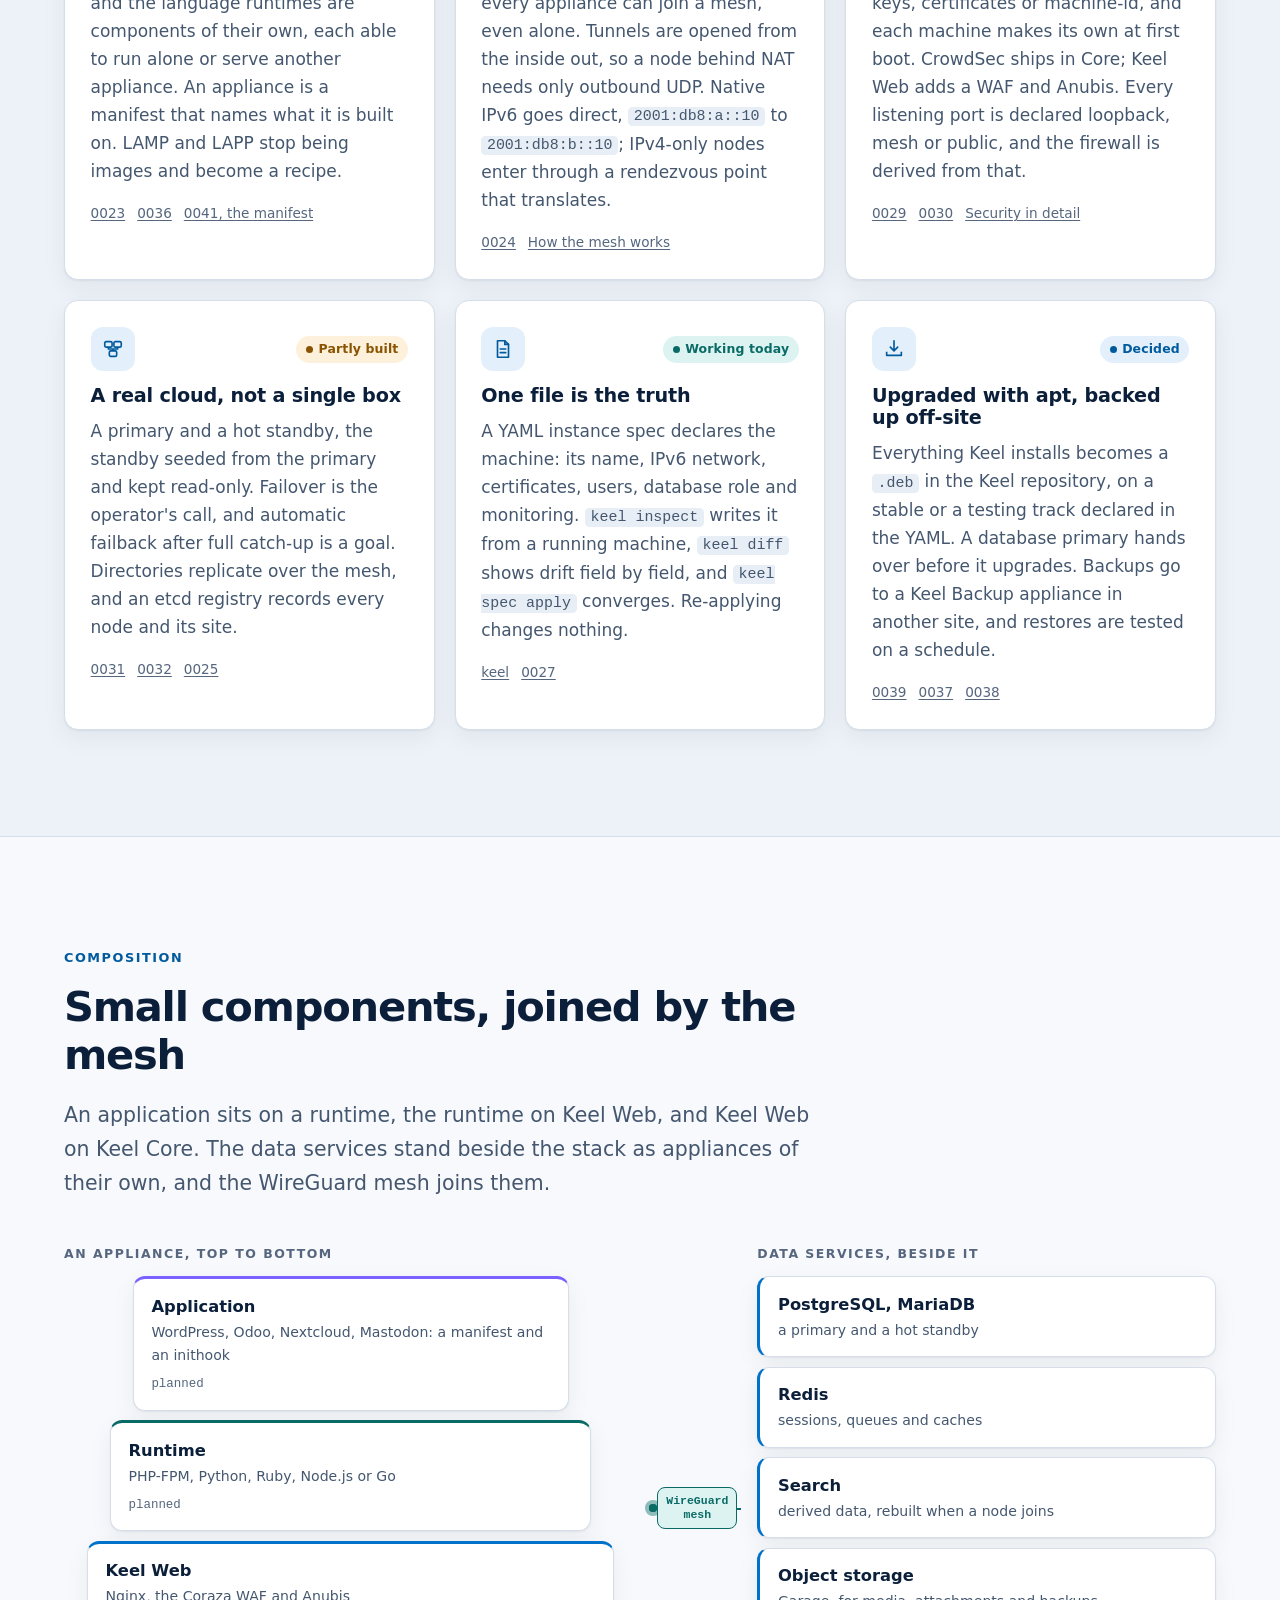
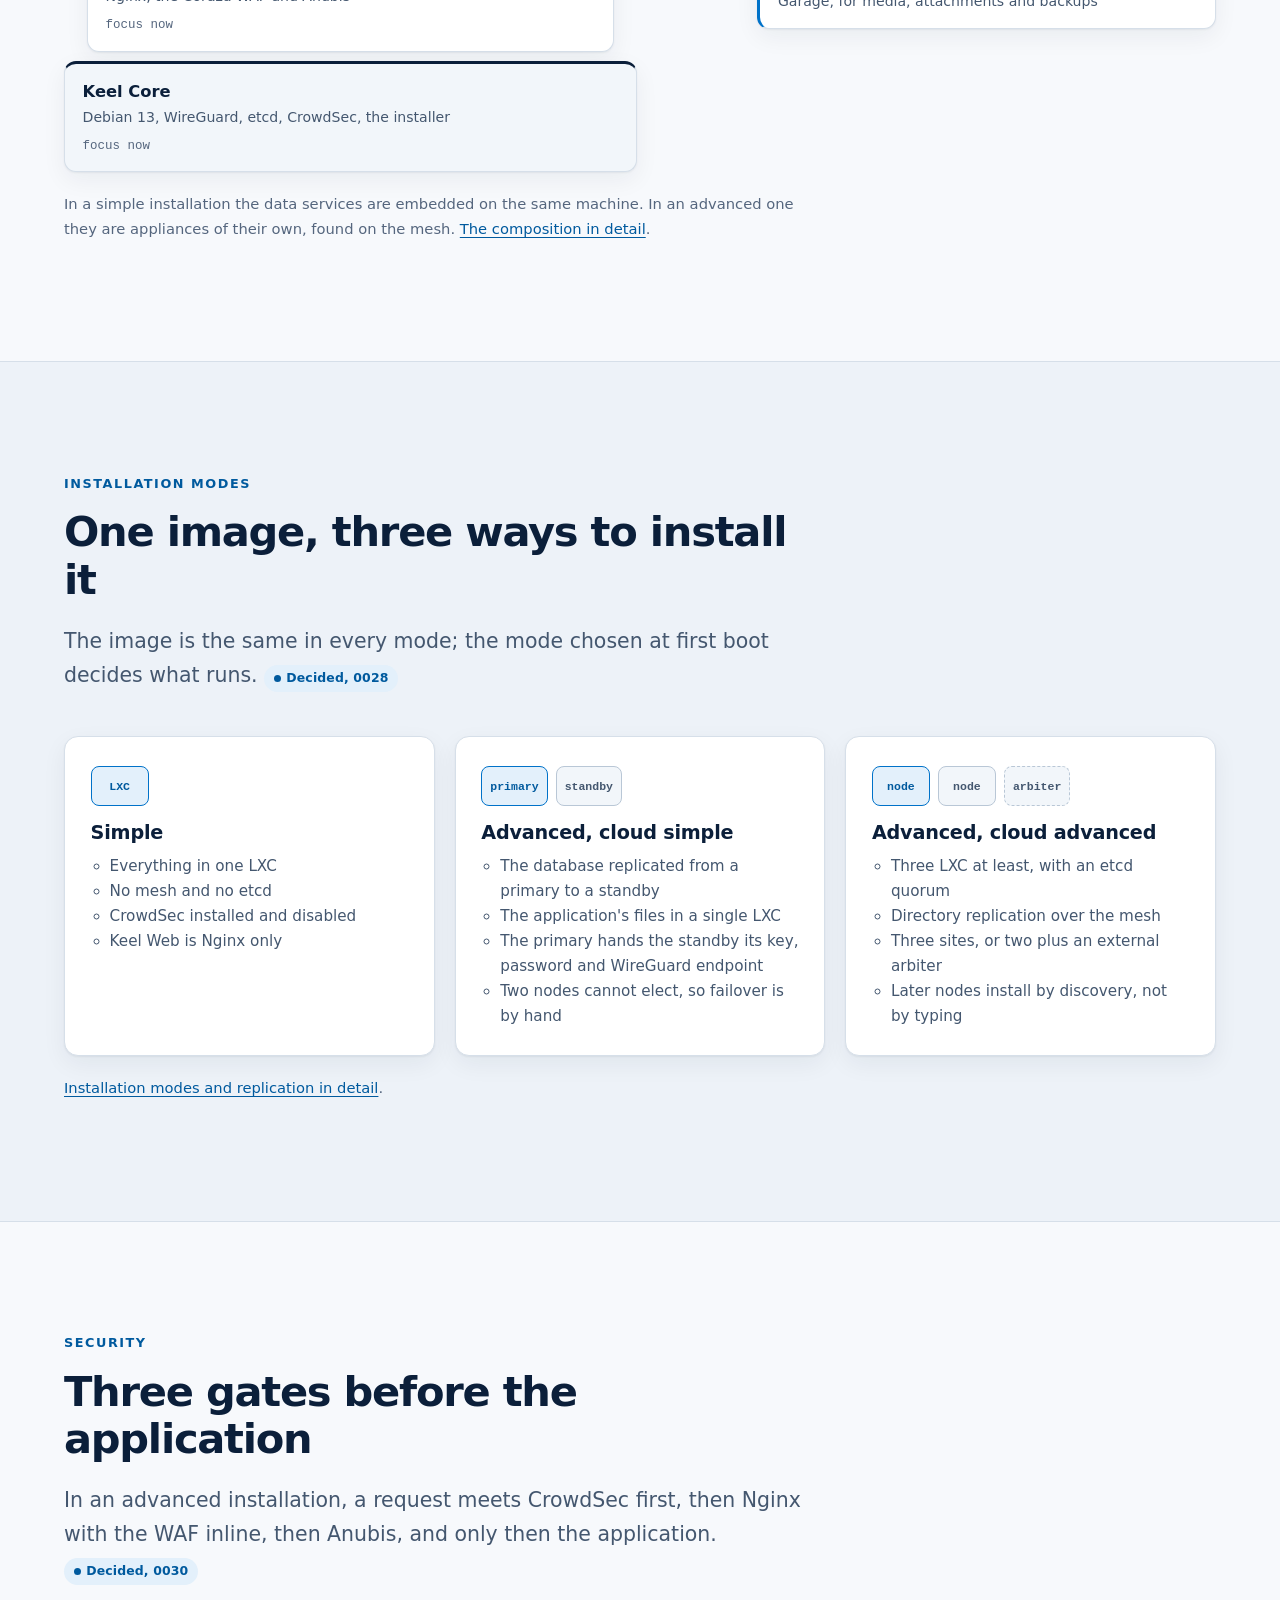
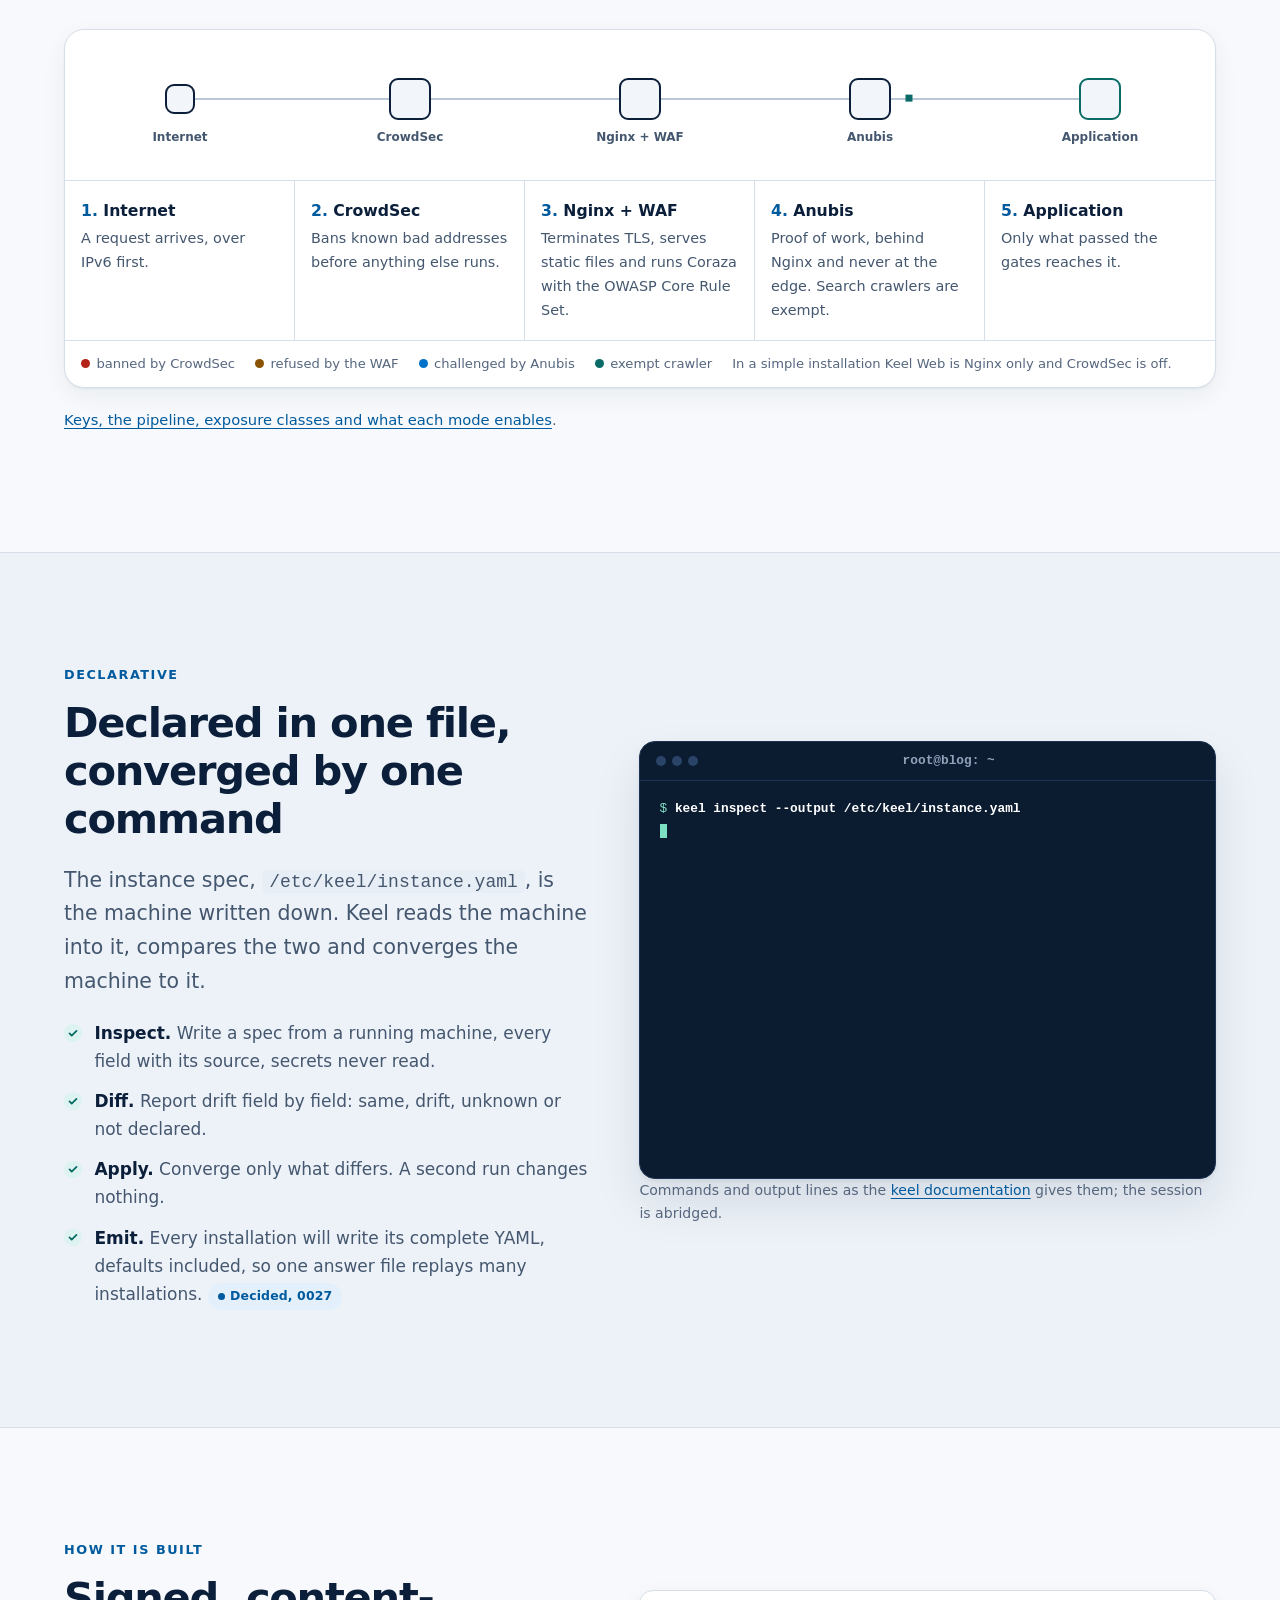
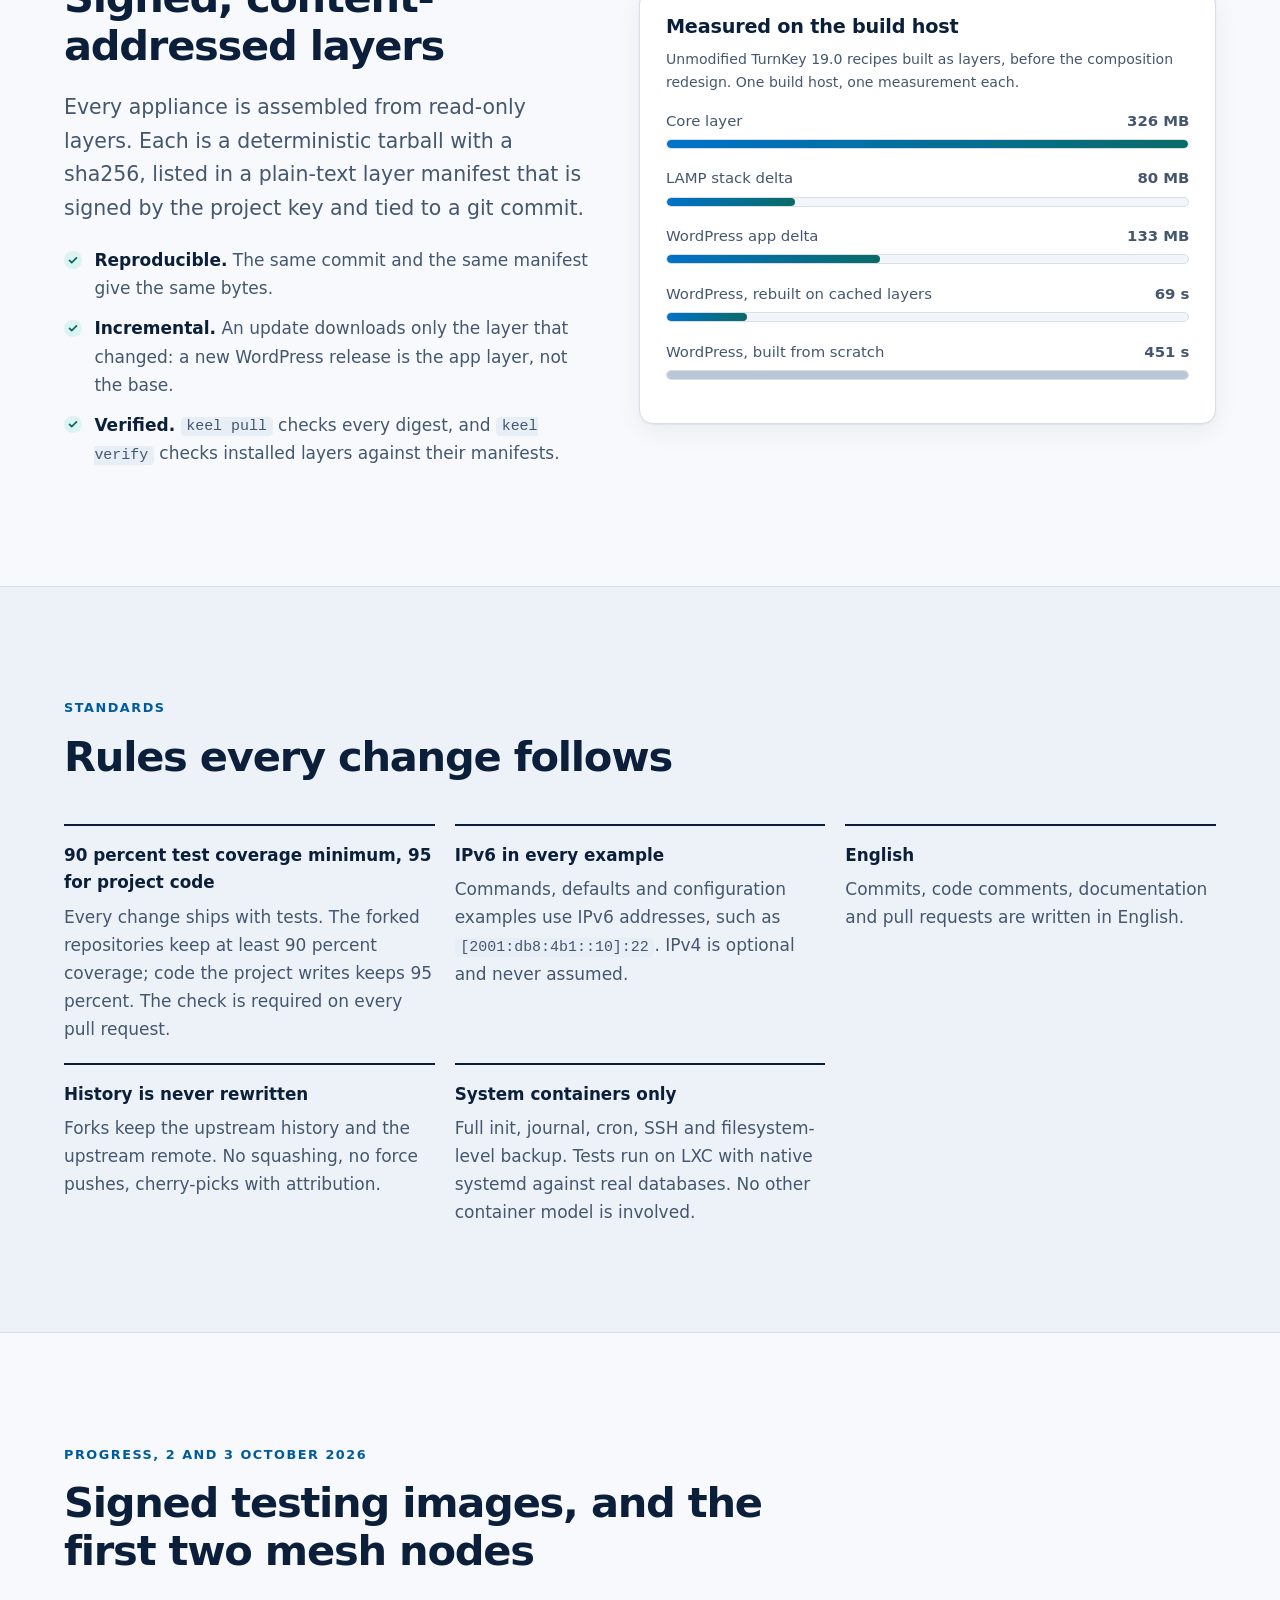
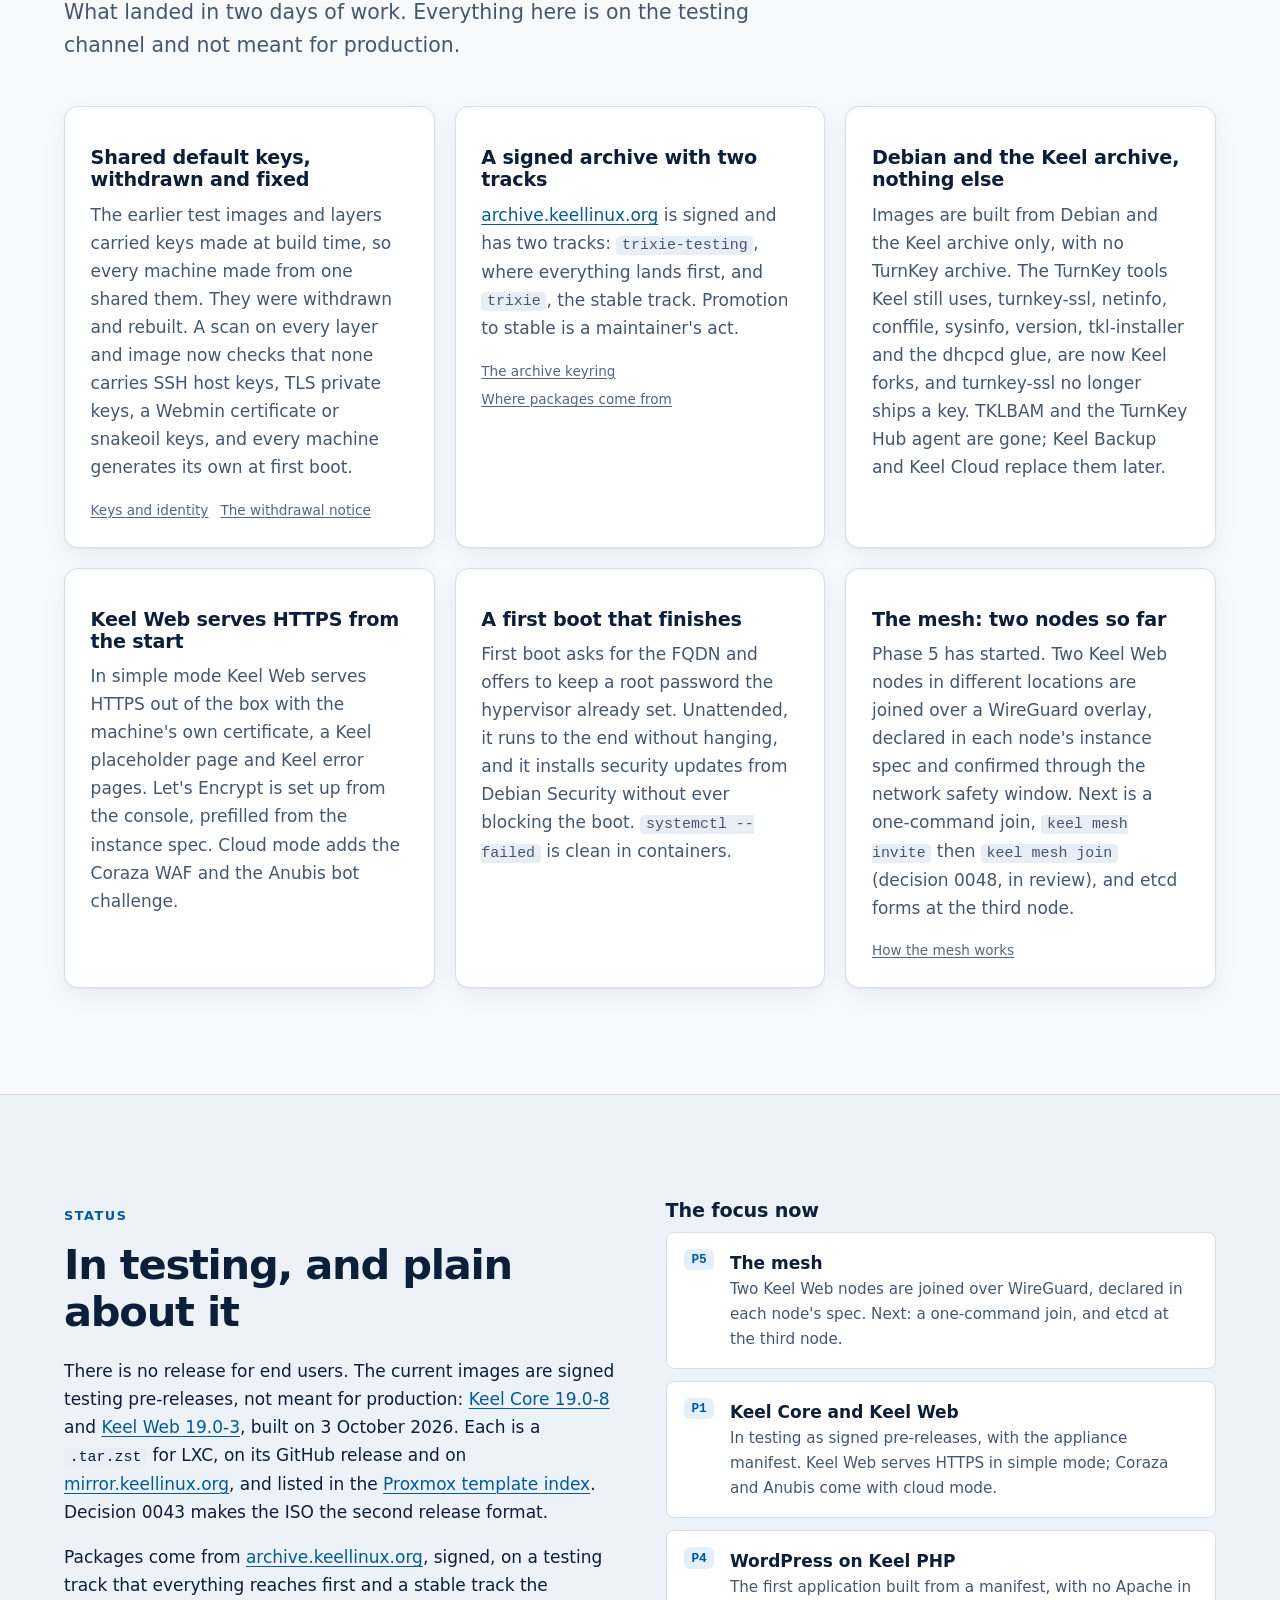
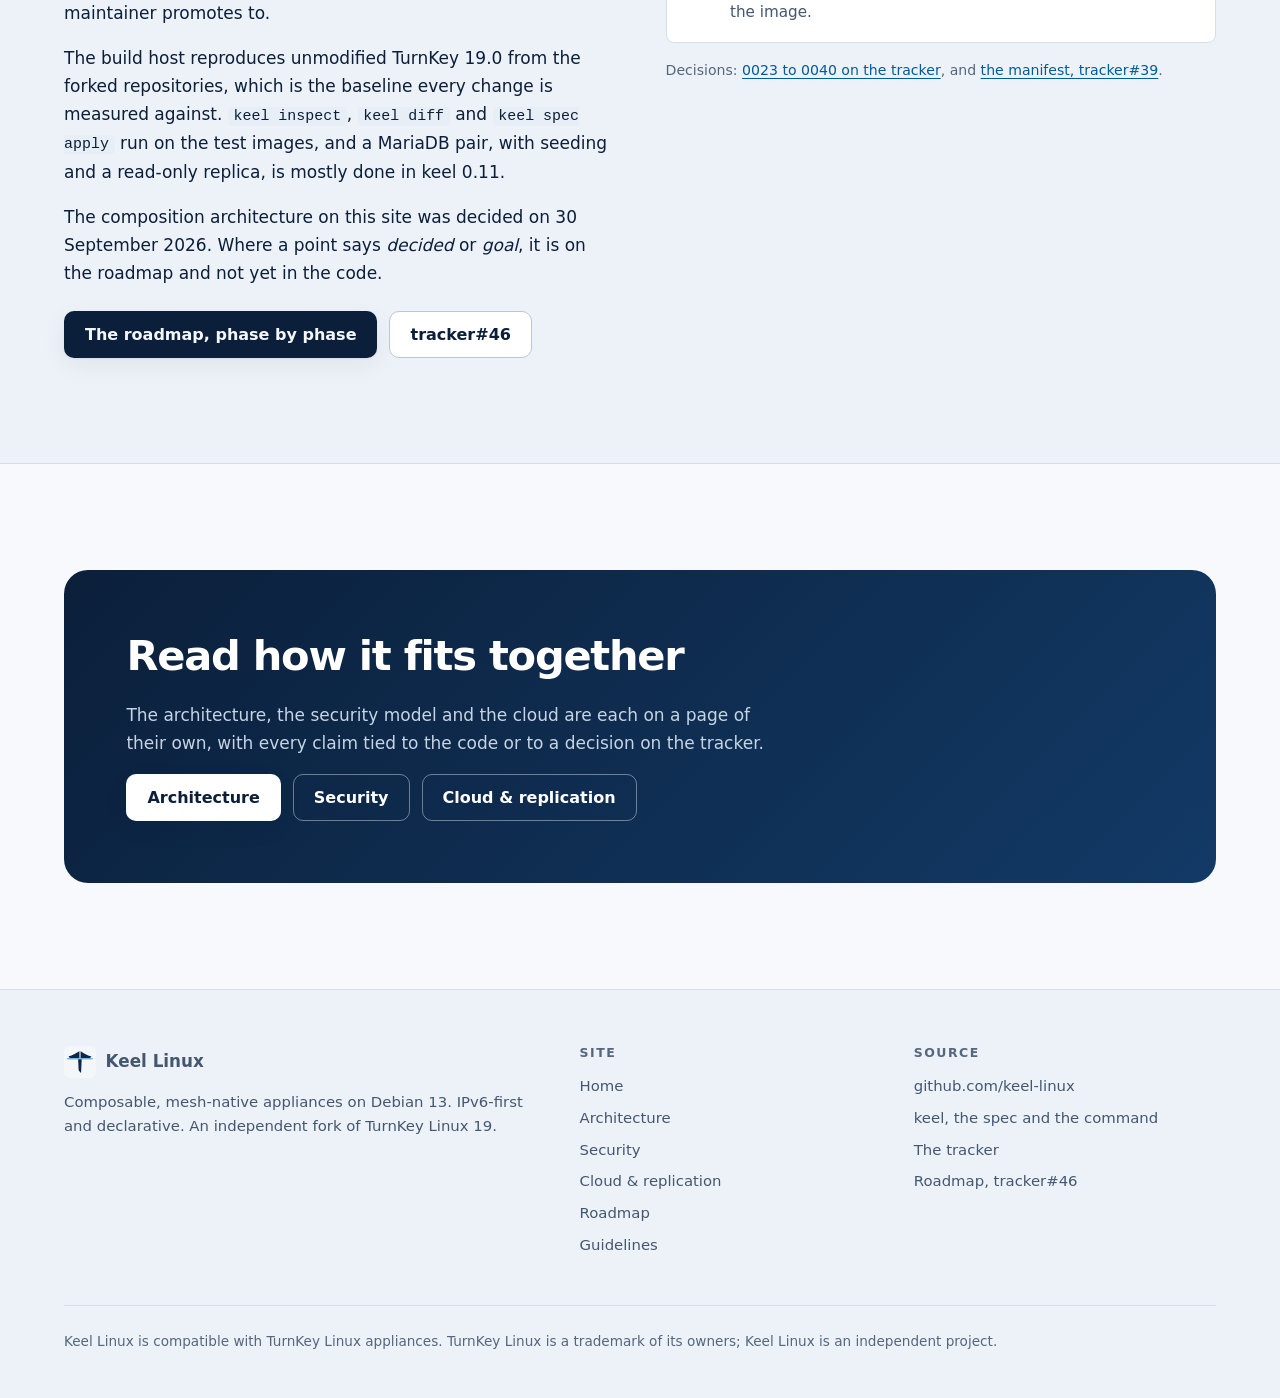
==== commit f9bba193: "docs: progress of 2 and 3 October 2026, signed testing images and the first mesh nodes The home page" ====
--- a/index.html
+++ b/index.html
@@ -74,7 +74,7 @@
     <section class="hero" id="top" aria-labelledby="hero-title">
       <div class="wrap hero-grid">
         <div>
-          <a class="status-pill" href="#status"><strong>Early</strong> No end-user release yet. Read the status</a>
+          <a class="status-pill" href="#status"><strong>Testing</strong> Pre-release images, not for production. Read the status</a>
           <h1 id="hero-title">Composable, <span class="accent">mesh-native</span> appliances on Debian.</h1>
           <p class="promise">Every appliance is secure by default and can join a private cloud on day one.</p>
           <p class="sub">A fork of TurnKey Linux 19 (Debian 13) that turns single-machine appliances into building blocks of a real cloud: small components that run alone or together, replicate across sites, fail over, and are upgraded with apt. IPv6-first, so every node has a routable address of its own, and declarative, so every machine is described by one YAML file that Keel applies and re-applies to the same result.</p>
@@ -382,12 +382,52 @@
       </div>
     </section>
 
-    <section class="section" id="status" aria-labelledby="status-title">
+    <section class="section" id="progress" aria-labelledby="progress-title">
+      <div class="wrap">
+        <div class="section-head" data-reveal>
+          <span class="eyebrow">Progress, 2 and 3 October 2026</span>
+          <h2 id="progress-title">Signed testing images, and the first two mesh nodes</h2>
+          <p class="lead">What landed in two days of work. Everything here is on the testing channel and not meant for production.</p>
+        </div>
+        <ul class="grid grid-3">
+          <li class="card" data-reveal>
+            <h3>Shared default keys, withdrawn and fixed</h3>
+            <p>The earlier test images and layers carried keys made at build time, so every machine made from one shared them. They were withdrawn and rebuilt. A scan on every layer and image now checks that none carries SSH host keys, TLS private keys, a Webmin certificate or snakeoil keys, and every machine generates its own at first boot.</p>
+            <p class="refs"><a href="security.html#identity">Keys and identity</a><a href="https://mirror.keellinux.org/WITHDRAWN.txt">The withdrawal notice</a></p>
+          </li>
+          <li class="card" data-reveal data-reveal-delay="1">
+            <h3>A signed archive with two tracks</h3>
+            <p><a href="https://archive.keellinux.org/">archive.keellinux.org</a> is signed and has two tracks: <code>trixie-testing</code>, where everything lands first, and <code>trixie</code>, the stable track. Promotion to stable is a maintainer's act.</p>
+            <p class="refs"><a href="https://archive.keellinux.org/keel-archive-keyring.asc">The archive keyring</a><a href="security.html#supply">Where packages come from</a></p>
+          </li>
+          <li class="card" data-reveal data-reveal-delay="2">
+            <h3>Debian and the Keel archive, nothing else</h3>
+            <p>Images are built from Debian and the Keel archive only, with no TurnKey archive. The TurnKey tools Keel still uses, turnkey-ssl, netinfo, conffile, sysinfo, version, tkl-installer and the dhcpcd glue, are now Keel forks, and turnkey-ssl no longer ships a key. TKLBAM and the TurnKey Hub agent are gone; Keel Backup and Keel Cloud replace them later.</p>
+          </li>
+          <li class="card" data-reveal>
+            <h3>Keel Web serves HTTPS from the start</h3>
+            <p>In simple mode Keel Web serves HTTPS out of the box with the machine's own certificate, a Keel placeholder page and Keel error pages. Let's Encrypt is set up from the console, prefilled from the instance spec. Cloud mode adds the Coraza WAF and the Anubis bot challenge.</p>
+          </li>
+          <li class="card" data-reveal data-reveal-delay="1">
+            <h3>A first boot that finishes</h3>
+            <p>First boot asks for the FQDN and offers to keep a root password the hypervisor already set. Unattended, it runs to the end without hanging, and it installs security updates from Debian Security without ever blocking the boot. <code>systemctl --failed</code> is clean in containers.</p>
+          </li>
+          <li class="card" data-reveal data-reveal-delay="2">
+            <h3>The mesh: two nodes so far</h3>
+            <p>Phase 5 has started. Two Keel Web nodes in different locations are joined over a WireGuard overlay, declared in each node's instance spec and confirmed through the network safety window. Next is a one-command join, <code>keel mesh invite</code> then <code>keel mesh join</code> (decision 0048, in review), and etcd forms at the third node.</p>
+            <p class="refs"><a href="cloud.html#mesh">How the mesh works</a></p>
+          </li>
+        </ul>
+      </div>
+    </section>
+
+    <section class="section section-alt" id="status" aria-labelledby="status-title">
       <div class="wrap status-grid">
         <div data-reveal>
           <span class="eyebrow">Status</span>
-          <h2 id="status-title">Early, and plain about it</h2>
-          <p>There is no release for end users. Layers, Proxmox templates and packages are served from mirror.keellinux.org and archive.keellinux.org for testing, and the test images are not meant for production.</p>
+          <h2 id="status-title">In testing, and plain about it</h2>
+          <p>There is no release for end users. The current images are signed testing pre-releases, not meant for production: <a href="https://github.com/Keel-Linux/keel-core/releases/tag/testing-19.0-8-step10-20261003">Keel Core 19.0-8</a> and <a href="https://github.com/Keel-Linux/keel-web/releases/tag/testing-19.0-3-step10-20261003">Keel Web 19.0-3</a>, built on 3 October 2026. Each is a <code>.tar.zst</code> for LXC, on its GitHub release and on <a href="https://mirror.keellinux.org/images/">mirror.keellinux.org</a>, and listed in the <a href="https://releases.keellinux.org/pve/aplinfo.dat">Proxmox template index</a>. Decision 0043 makes the ISO the second release format.</p>
+          <p>Packages come from <a href="https://archive.keellinux.org/">archive.keellinux.org</a>, signed, on a testing track that everything reaches first and a stable track the maintainer promotes to.</p>
           <p>The build host reproduces unmodified TurnKey 19.0 from the forked repositories, which is the baseline every change is measured against. <code>keel inspect</code>, <code>keel diff</code> and <code>keel spec apply</code> run on the test images, and a MariaDB pair, with seeding and a read-only replica, is mostly done in keel 0.11.</p>
           <p>The composition architecture on this site was decided on 30 September 2026. Where a point says <em>decided</em> or <em>goal</em>, it is on the roadmap and not yet in the code.</p>
           <div class="actions" style="margin-top:1.5rem">
@@ -398,16 +438,16 @@
         <div data-reveal data-reveal-delay="1">
           <h3>The focus now</h3>
           <ol class="focus-list">
-            <li><span class="num">P1</span><div><strong>Keel Core</strong><p>WireGuard is in Core. Next: CrowdSec installed and disabled, etcd present and stopped, the YAML always emitted, overlays shipped as <code>.deb</code>.</p></div></li>
-            <li><span class="num">P3</span><div><strong>Keel Web</strong><p>Nginx, Coraza and Anubis packaged in the Keel repository; plain Nginx in a simple installation, the full pipeline in an advanced one.</p></div></li>
-            <li><span class="num">0041</span><div><strong>The appliance manifest</strong><p>Version 1 is decided. The first step is its reader, <code>keel manifest validate</code> and <code>keel manifest show</code>, with Core and Web as fixtures.</p></div></li>
+            <li><span class="num">P5</span><div><strong>The mesh</strong><p>Two Keel Web nodes are joined over WireGuard, declared in each node's spec. Next: a one-command join, and etcd at the third node.</p></div></li>
+            <li><span class="num">P1</span><div><strong>Keel Core and Keel Web</strong><p>In testing as signed pre-releases, with the appliance manifest. Keel Web serves HTTPS in simple mode; Coraza and Anubis come with cloud mode.</p></div></li>
+            <li><span class="num">P4</span><div><strong>WordPress on Keel PHP</strong><p>The first application built from a manifest, with no Apache in the image.</p></div></li>
           </ol>
           <p class="hint" style="margin-top:1rem">Decisions: <a href="https://github.com/Keel-Linux/tracker/issues?q=is%3Aissue+ADR">0023 to 0040 on the tracker</a>, and <a href="https://github.com/Keel-Linux/tracker/issues/39">the manifest, tracker#39</a>.</p>
         </div>
       </div>
     </section>
 
-    <section class="section" aria-labelledby="cta-title" style="padding-top:0">
+    <section class="section" aria-labelledby="cta-title">
       <div class="wrap">
         <div class="cta" data-reveal>
           <h2 id="cta-title">Read how it fits together</h2>
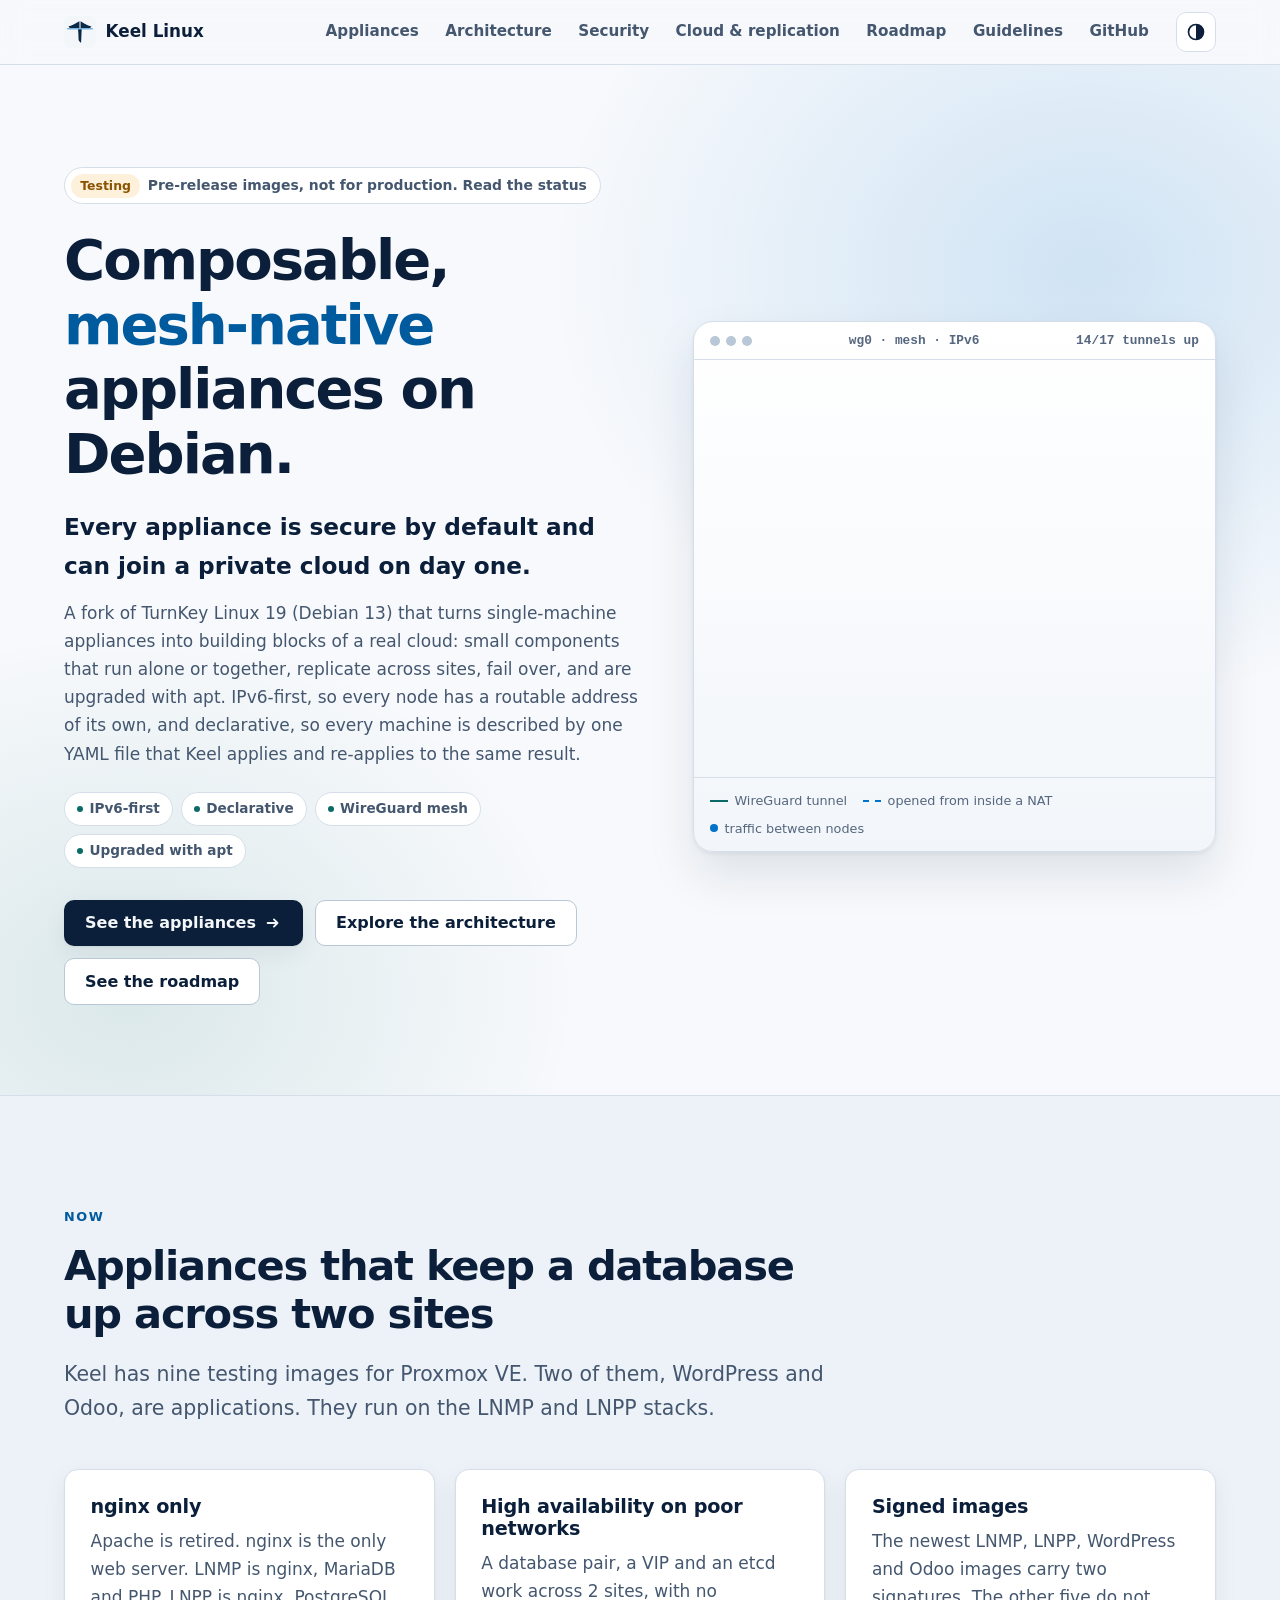
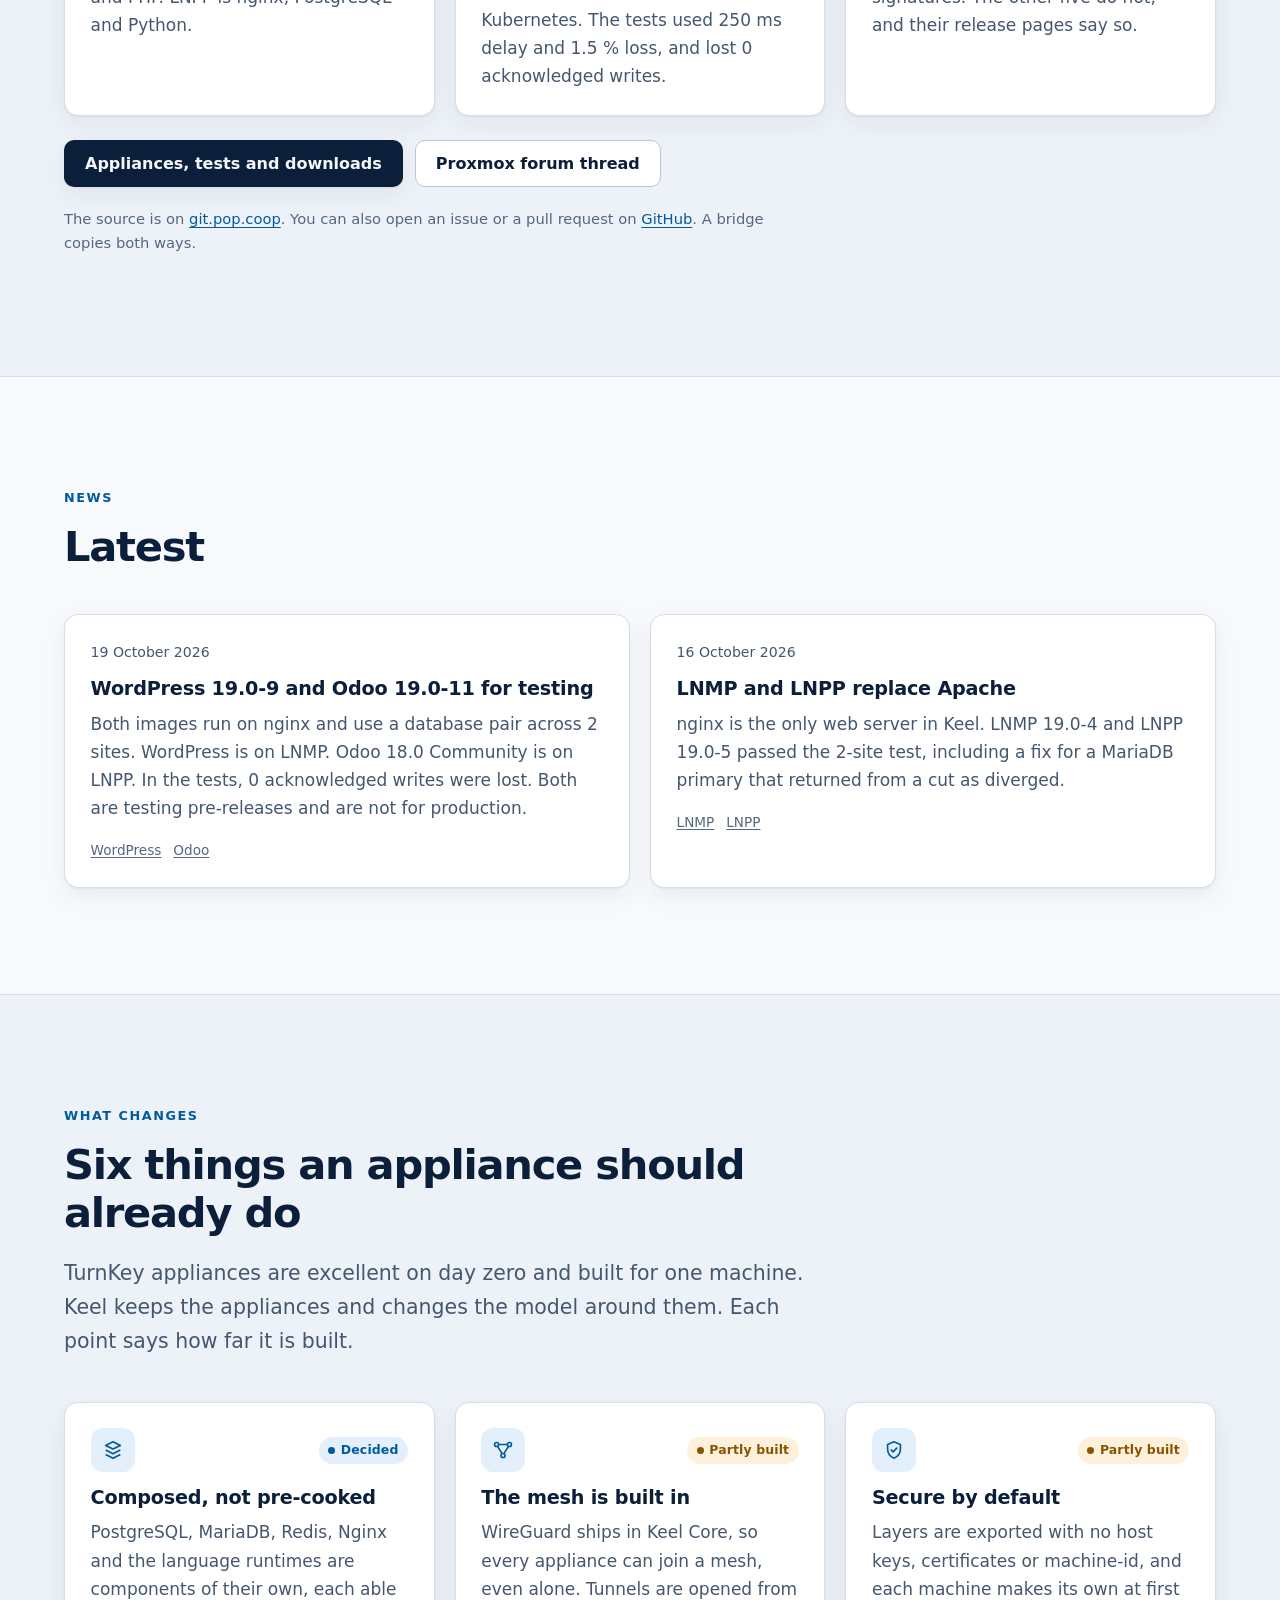
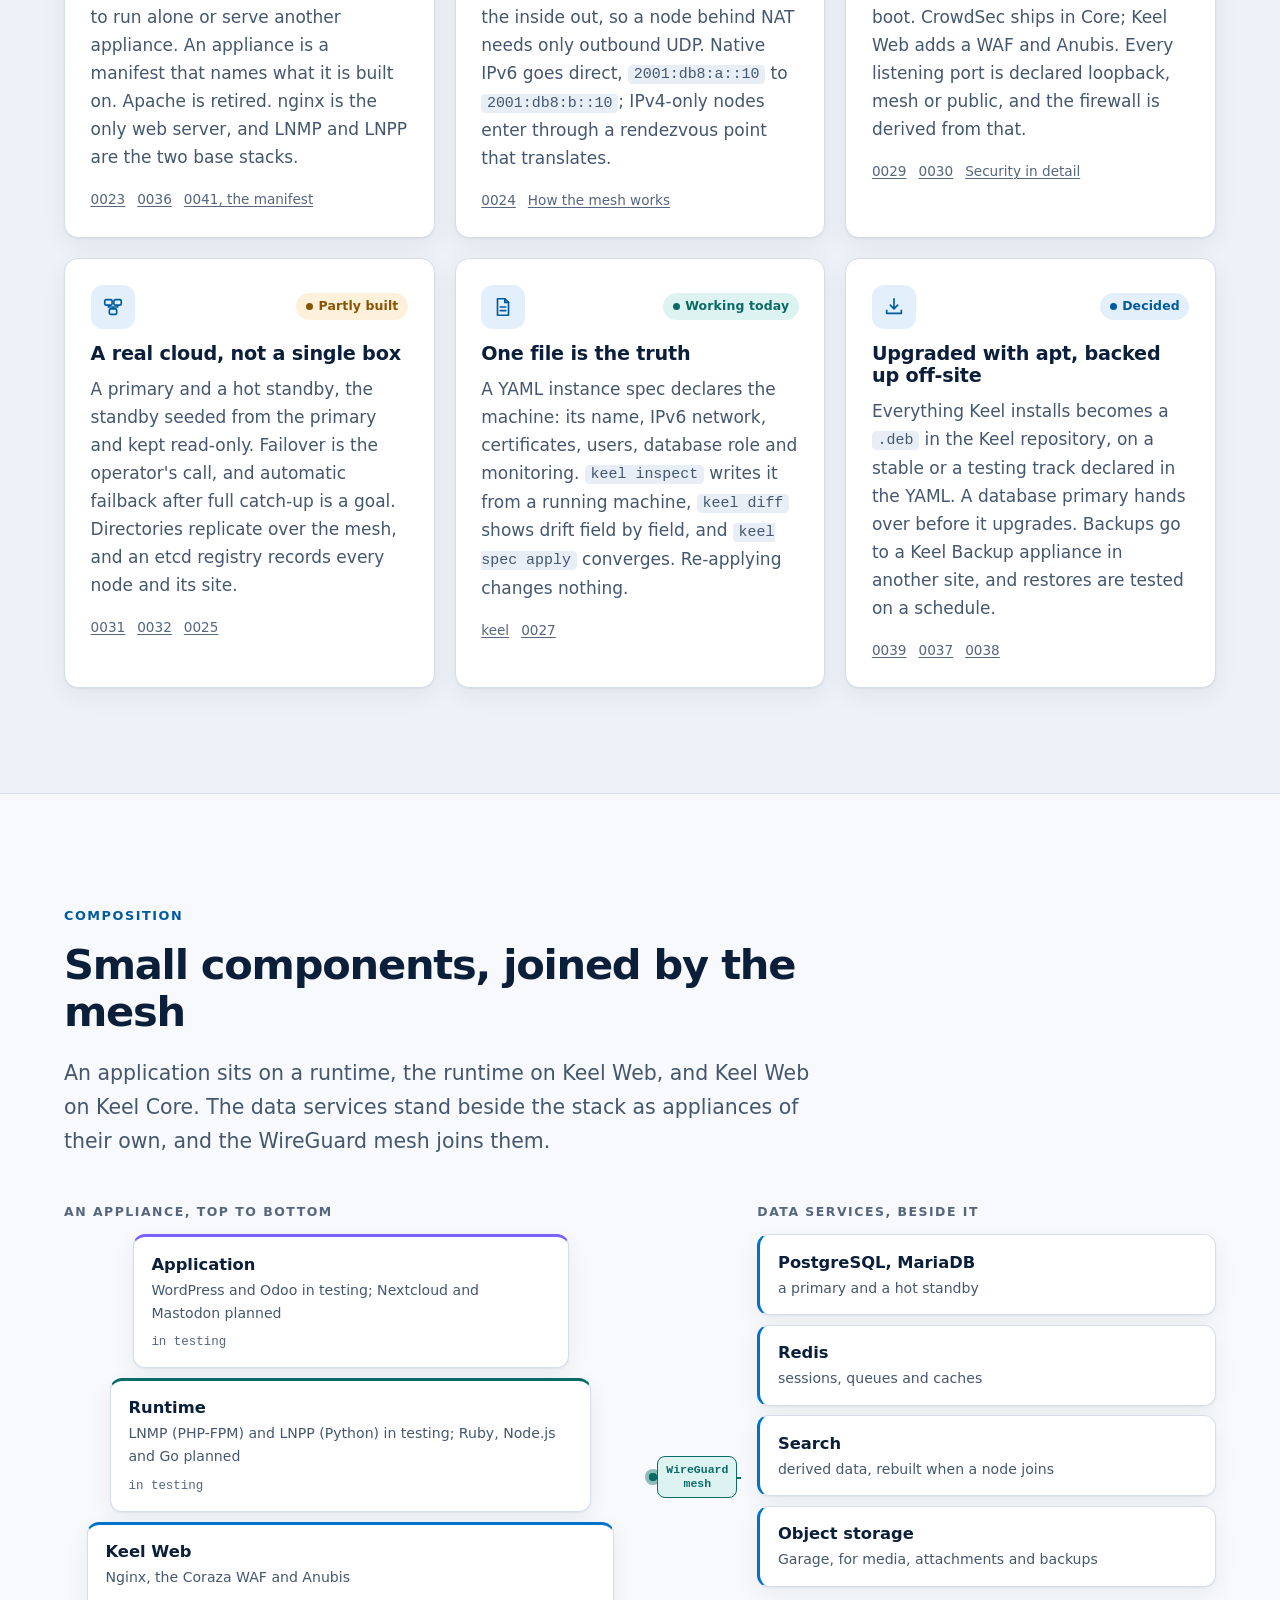
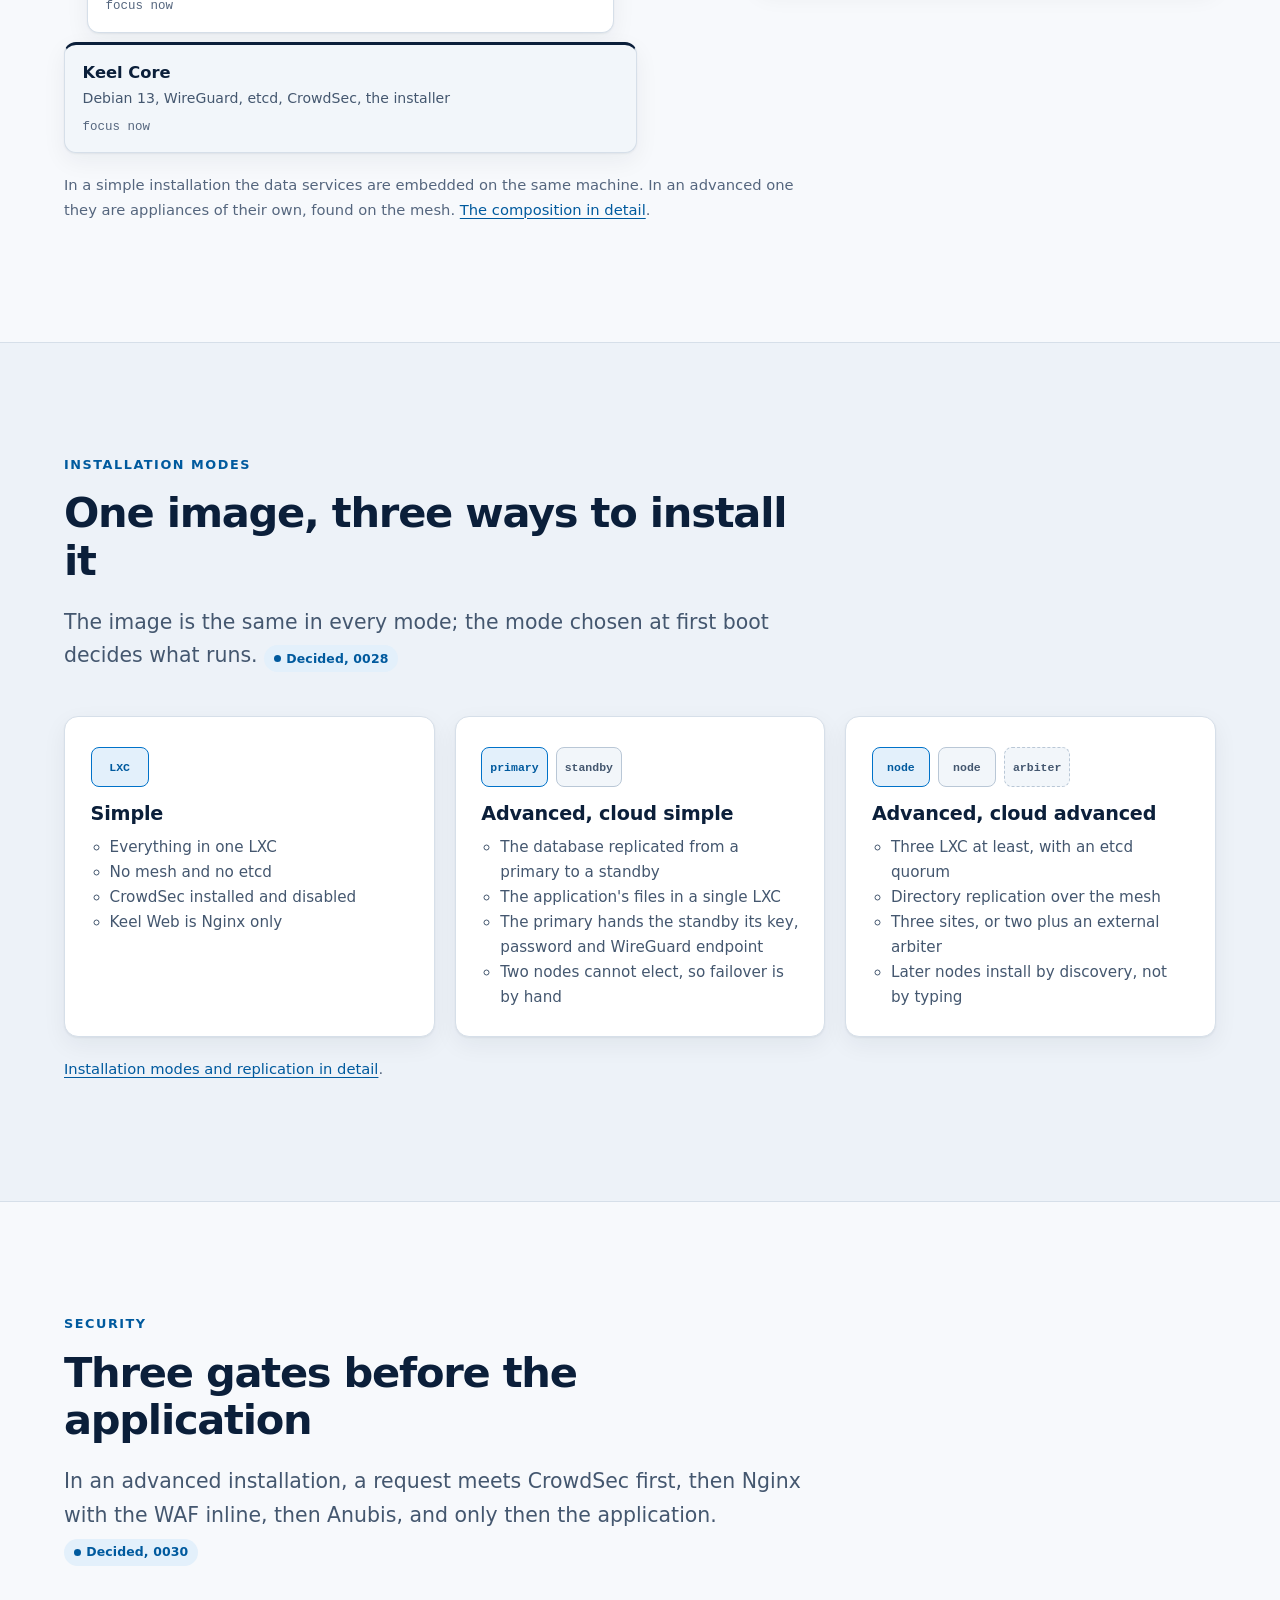
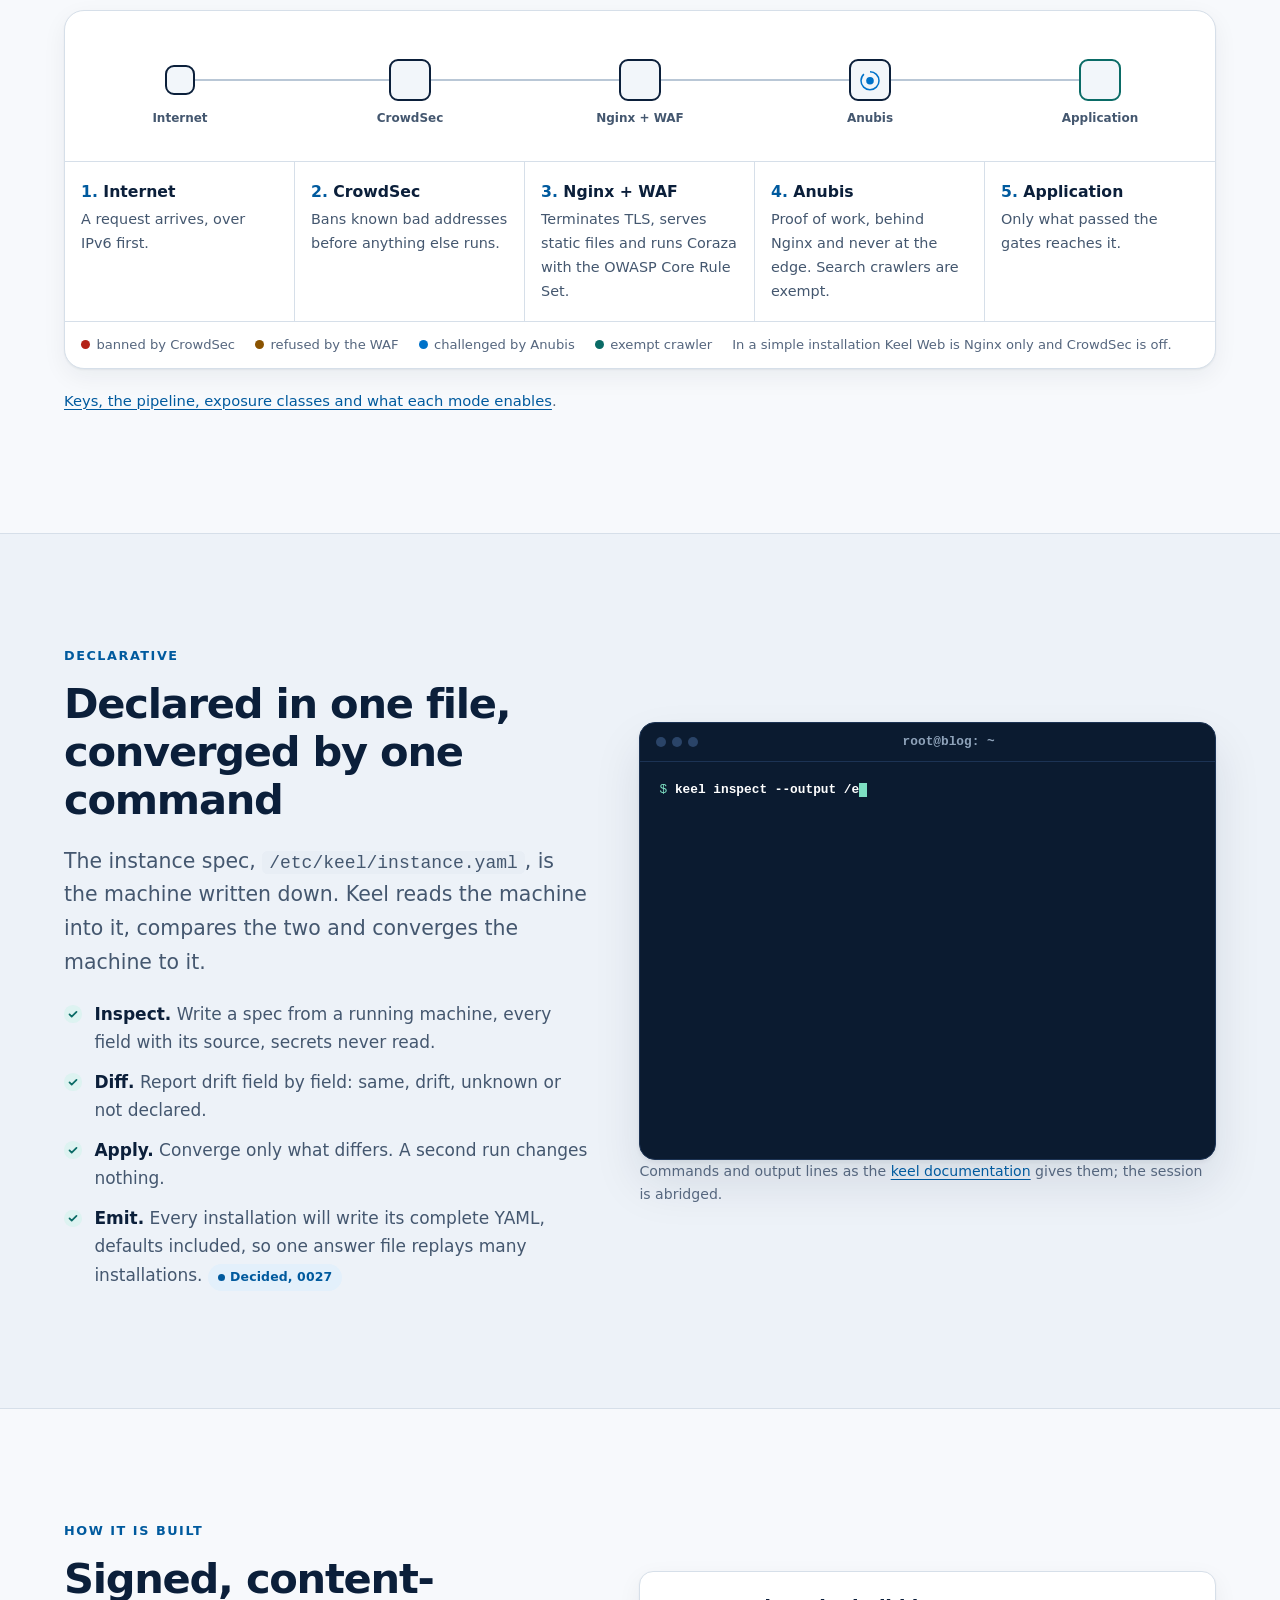
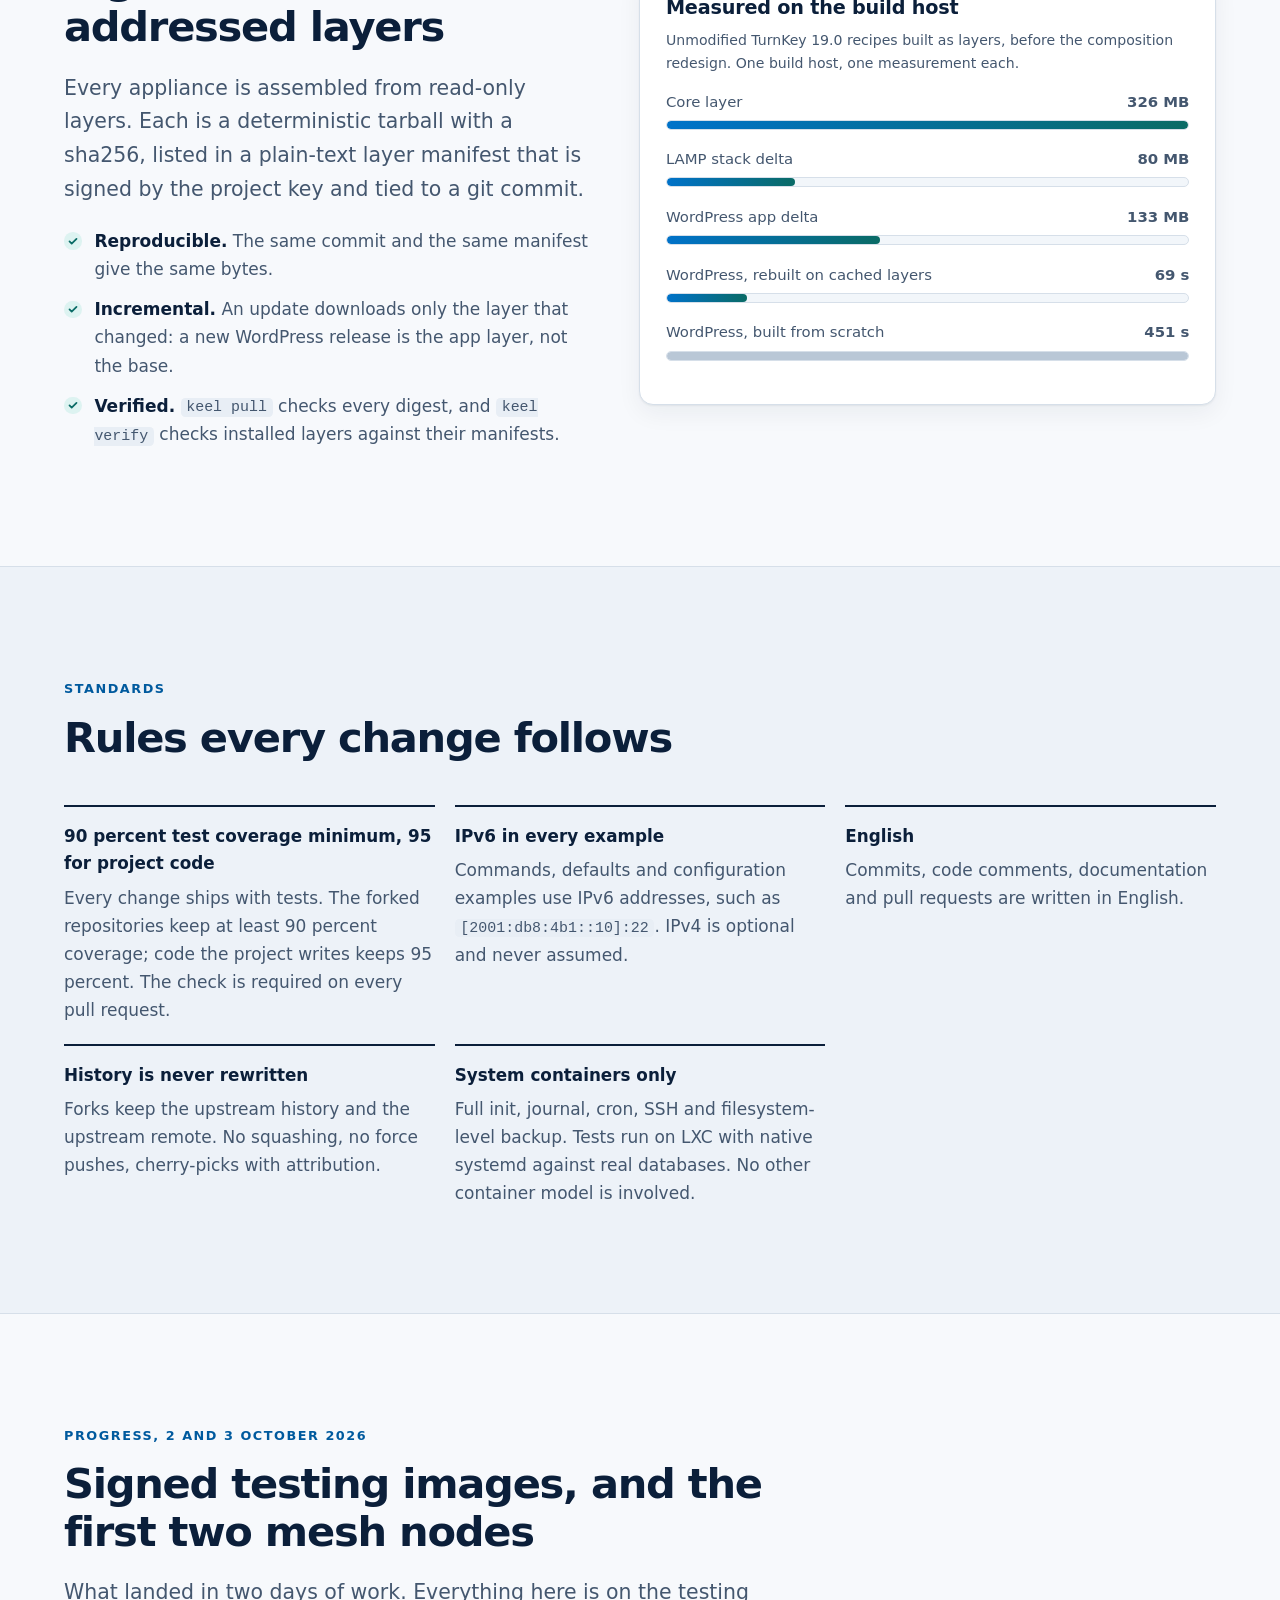
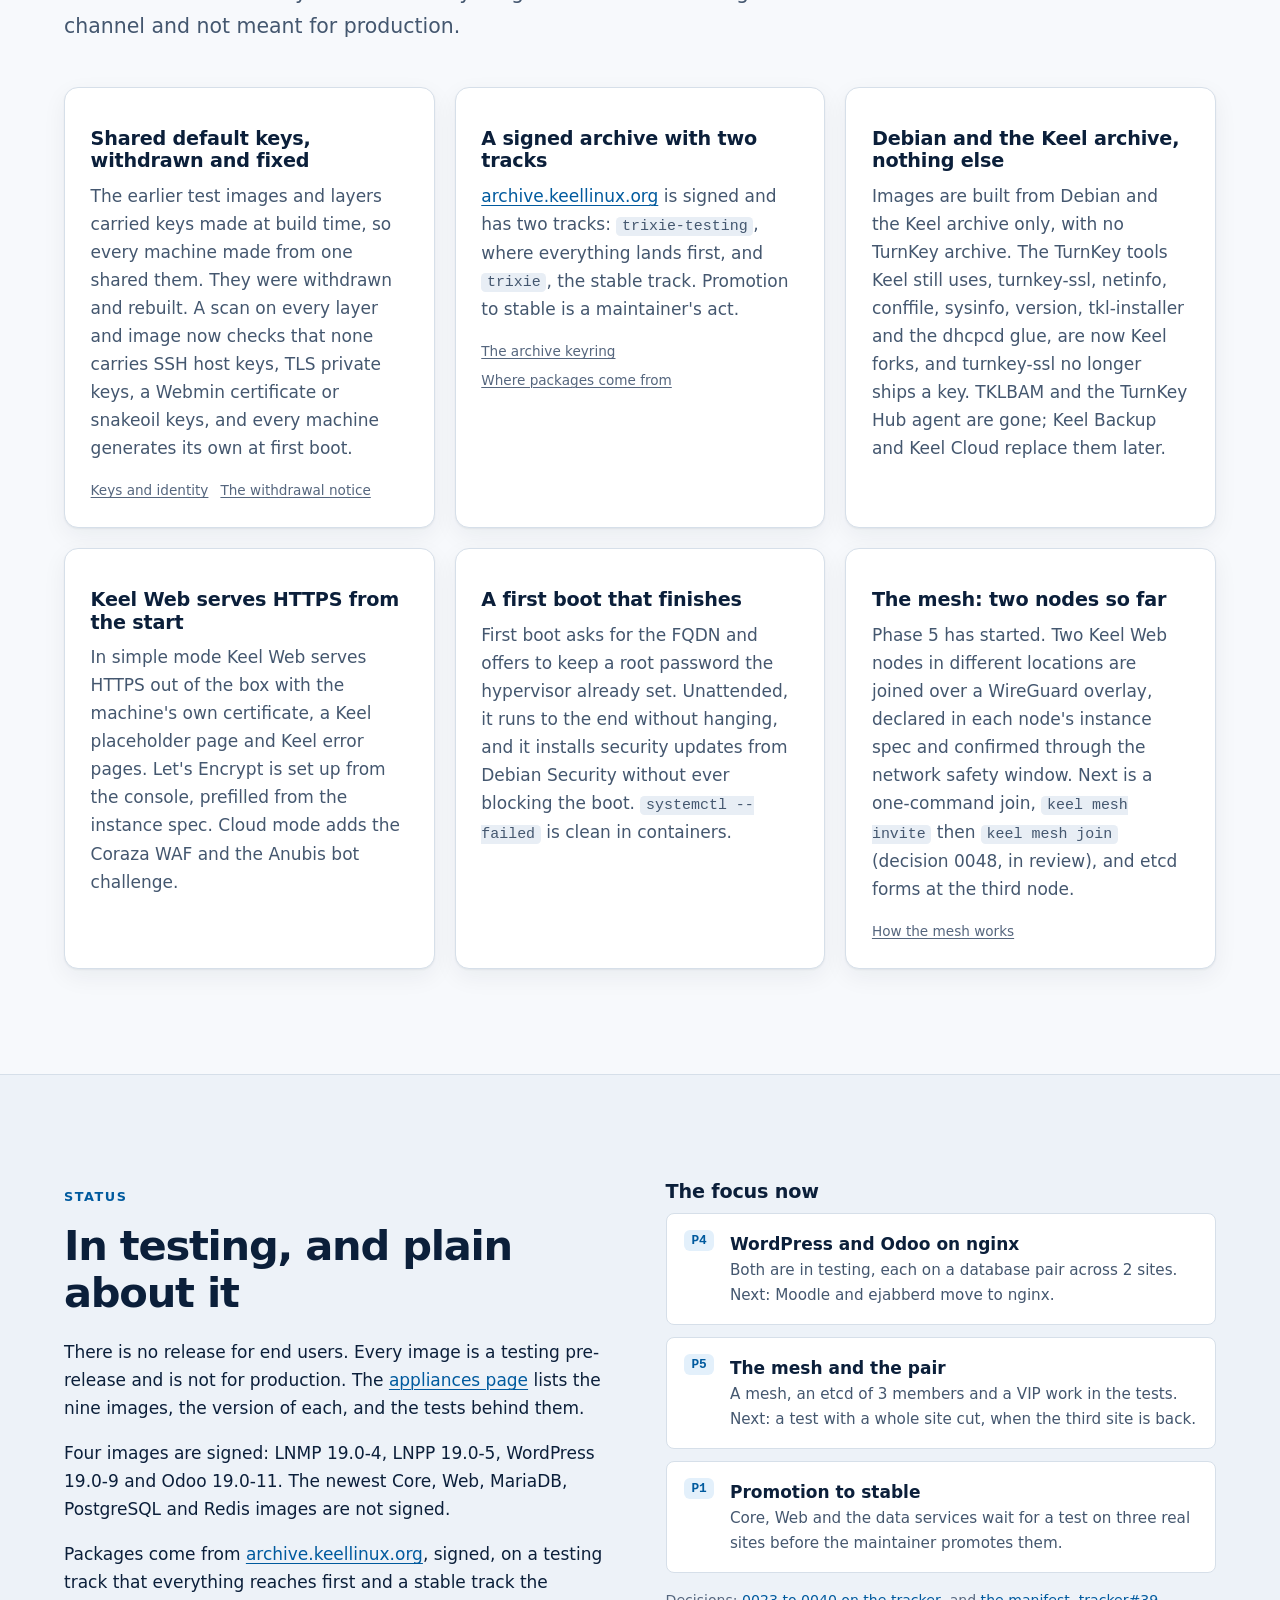
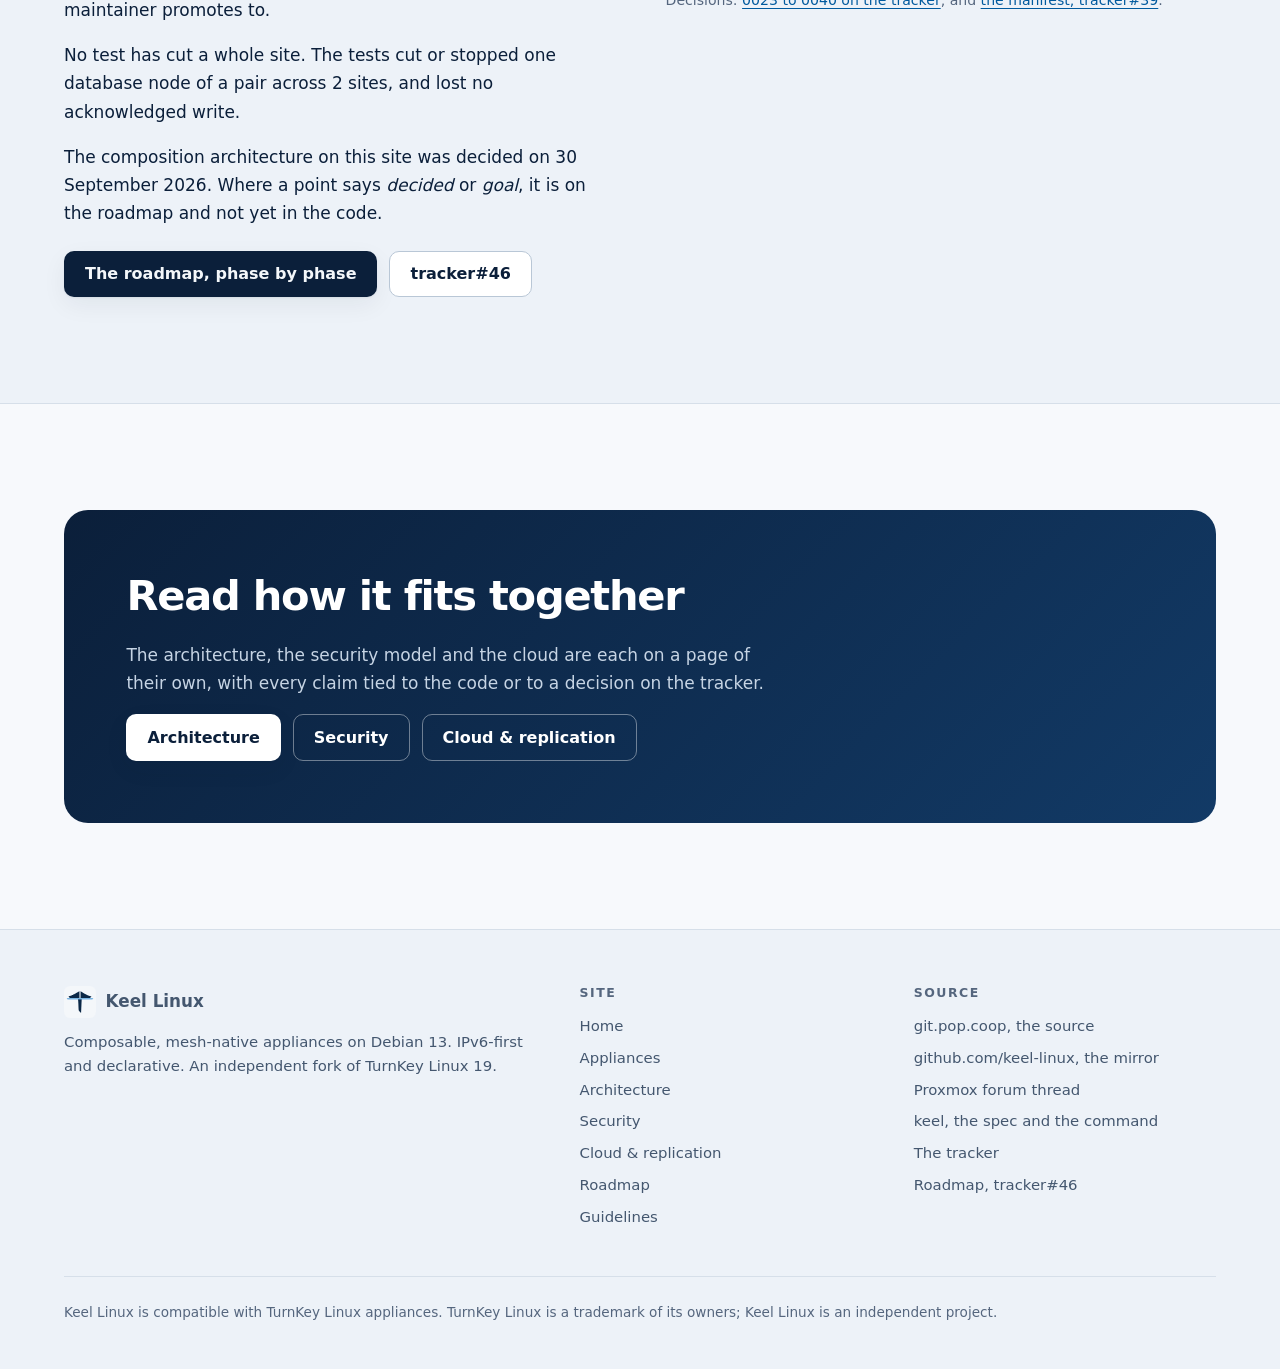
==== commit b7b16ac2: "docs: appliances page, news and the new home message (nginx only, LNMP and LNPP, 9 testing pre-relea" ====
--- a/index.html
+++ b/index.html
@@ -53,6 +53,7 @@
       </a>
       <nav class="site-nav" id="site-nav" aria-label="Main">
         <ul>
+          <li><a href="appliances.html">Appliances</a></li>
           <li><a href="architecture.html">Architecture</a></li>
           <li><a href="security.html">Security</a></li>
           <li><a href="cloud.html">Cloud &amp; replication</a></li>
@@ -85,9 +86,10 @@
             <li class="chip">Upgraded with apt</li>
           </ul>
           <div class="actions">
-            <a class="btn btn-primary" href="architecture.html">Explore the architecture
+            <a class="btn btn-primary" href="appliances.html">See the appliances
               <svg viewBox="0 0 20 20" aria-hidden="true" focusable="false"><path d="M4 10h11m-4-4 4 4-4 4" fill="none" stroke="currentColor" stroke-width="2" stroke-linecap="round" stroke-linejoin="round"/></svg>
             </a>
+            <a class="btn btn-ghost" href="architecture.html">Explore the architecture</a>
             <a class="btn btn-ghost" href="roadmap.html">See the roadmap</a>
           </div>
         </div>
@@ -109,6 +111,58 @@
       </div>
     </section>
 
+    <section class="section section-alt" id="now" aria-labelledby="now-title">
+      <div class="wrap">
+        <div class="section-head" data-reveal>
+          <span class="eyebrow">Now</span>
+          <h2 id="now-title">Appliances that keep a database up across two sites</h2>
+          <p class="lead">Keel has nine testing images for Proxmox VE. Two of them, WordPress and Odoo, are applications. They run on the LNMP and LNPP stacks.</p>
+        </div>
+        <ul class="grid grid-3">
+          <li class="card" data-reveal>
+            <h3 style="margin-top:0">nginx only</h3>
+            <p>Apache is retired. nginx is the only web server. LNMP is nginx, MariaDB and PHP. LNPP is nginx, PostgreSQL and Python.</p>
+          </li>
+          <li class="card" data-reveal data-reveal-delay="1">
+            <h3 style="margin-top:0">High availability on poor networks</h3>
+            <p>A database pair, a VIP and an etcd work across 2 sites, with no Kubernetes. The tests used 250 ms delay and 1.5 % loss, and lost 0 acknowledged writes.</p>
+          </li>
+          <li class="card" data-reveal data-reveal-delay="2">
+            <h3 style="margin-top:0">Signed images</h3>
+            <p>The newest LNMP, LNPP, WordPress and Odoo images carry two signatures. The other five do not, and their release pages say so.</p>
+          </li>
+        </ul>
+        <div class="actions" style="margin-top:1.5rem">
+          <a class="btn btn-primary" href="appliances.html">Appliances, tests and downloads</a>
+          <a class="btn btn-ghost" href="https://forum.proxmox.com/threads/186841/">Proxmox forum thread</a>
+        </div>
+        <p class="compose-note">The source is on <a href="https://git.pop.coop/Keel-Linux">git.pop.coop</a>. You can also open an issue or a pull request on <a href="https://github.com/Keel-Linux">GitHub</a>. A bridge copies both ways.</p>
+      </div>
+    </section>
+
+    <section class="section" id="news" aria-labelledby="news-title">
+      <div class="wrap">
+        <div class="section-head" data-reveal>
+          <span class="eyebrow">News</span>
+          <h2 id="news-title">Latest</h2>
+        </div>
+        <ul class="grid grid-2">
+          <li class="card" data-reveal>
+            <p class="hint" style="margin:0"><time datetime="2026-10-19">19 October 2026</time></p>
+            <h3>WordPress 19.0-9 and Odoo 19.0-11 for testing</h3>
+            <p>Both images run on nginx and use a database pair across 2 sites. WordPress is on LNMP. Odoo 18.0 Community is on LNPP. In the tests, 0 acknowledged writes were lost. Both are testing pre-releases and are not for production.</p>
+            <p class="refs"><a href="appliances.html#wordpress">WordPress</a><a href="appliances.html#odoo">Odoo</a></p>
+          </li>
+          <li class="card" data-reveal data-reveal-delay="1">
+            <p class="hint" style="margin:0"><time datetime="2026-10-16">16 October 2026</time></p>
+            <h3>LNMP and LNPP replace Apache</h3>
+            <p>nginx is the only web server in Keel. LNMP 19.0-4 and LNPP 19.0-5 passed the 2-site test, including a fix for a MariaDB primary that returned from a cut as diverged.</p>
+            <p class="refs"><a href="appliances.html#lnmp">LNMP</a><a href="appliances.html#lnpp">LNPP</a></p>
+          </li>
+        </ul>
+      </div>
+    </section>
+
     <section class="section section-alt" id="what-changes" aria-labelledby="what-changes-title">
       <div class="wrap">
         <div class="section-head" data-reveal>
@@ -123,7 +177,7 @@
               <span class="badge badge-decided">Decided</span>
             </div>
             <h3>Composed, not pre-cooked</h3>
-            <p>PostgreSQL, MariaDB, Redis, Nginx and the language runtimes are components of their own, each able to run alone or serve another appliance. An appliance is a manifest that names what it is built on. LAMP and LAPP stop being images and become a recipe.</p>
+            <p>PostgreSQL, MariaDB, Redis, Nginx and the language runtimes are components of their own, each able to run alone or serve another appliance. An appliance is a manifest that names what it is built on. Apache is retired. nginx is the only web server, and LNMP and LNPP are the two base stacks.</p>
             <p class="refs"><a href="https://github.com/Keel-Linux/tracker/issues/28">0023</a><a href="https://github.com/Keel-Linux/tracker/issues/41">0036</a><a href="https://github.com/Keel-Linux/tracker/issues/39">0041, the manifest</a></p>
           </li>
           <li class="card lift" data-reveal data-reveal-delay="1">
@@ -186,8 +240,8 @@
           <div>
             <p class="stack-title" id="stack-label">An appliance, top to bottom</p>
             <ul class="stack" aria-labelledby="stack-label">
-              <li class="layer layer-app"><strong>Application</strong><span>WordPress, Odoo, Nextcloud, Mastodon: a manifest and an inithook</span><em>planned</em></li>
-              <li class="layer layer-runtime"><strong>Runtime</strong><span>PHP-FPM, Python, Ruby, Node.js or Go</span><em>planned</em></li>
+              <li class="layer layer-app"><strong>Application</strong><span>WordPress and Odoo in testing; Nextcloud and Mastodon planned</span><em>in testing</em></li>
+              <li class="layer layer-runtime"><strong>Runtime</strong><span>LNMP (PHP-FPM) and LNPP (Python) in testing; Ruby, Node.js and Go planned</span><em>in testing</em></li>
               <li class="layer layer-web"><strong>Keel Web</strong><span>Nginx, the Coraza WAF and Anubis</span><em>focus now</em></li>
               <li class="layer layer-core"><strong>Keel Core</strong><span>Debian 13, WireGuard, etcd, CrowdSec, the installer</span><em>focus now</em></li>
             </ul>
@@ -426,9 +480,10 @@
         <div data-reveal>
           <span class="eyebrow">Status</span>
           <h2 id="status-title">In testing, and plain about it</h2>
-          <p>There is no release for end users. The current images are signed testing pre-releases, not meant for production: <a href="https://github.com/Keel-Linux/keel-core/releases/tag/testing-19.0-8-step10-20261003">Keel Core 19.0-8</a> and <a href="https://github.com/Keel-Linux/keel-web/releases/tag/testing-19.0-3-step10-20261003">Keel Web 19.0-3</a>, built on 3 October 2026. Each is a <code>.tar.zst</code> for LXC, on its GitHub release and on <a href="https://mirror.keellinux.org/images/">mirror.keellinux.org</a>, and listed in the <a href="https://releases.keellinux.org/pve/aplinfo.dat">Proxmox template index</a>. Decision 0043 makes the ISO the second release format.</p>
+          <p>There is no release for end users. Every image is a testing pre-release and is not for production. The <a href="appliances.html">appliances page</a> lists the nine images, the version of each, and the tests behind them.</p>
+          <p>Four images are signed: LNMP 19.0-4, LNPP 19.0-5, WordPress 19.0-9 and Odoo 19.0-11. The newest Core, Web, MariaDB, PostgreSQL and Redis images are not signed.</p>
           <p>Packages come from <a href="https://archive.keellinux.org/">archive.keellinux.org</a>, signed, on a testing track that everything reaches first and a stable track the maintainer promotes to.</p>
-          <p>The build host reproduces unmodified TurnKey 19.0 from the forked repositories, which is the baseline every change is measured against. <code>keel inspect</code>, <code>keel diff</code> and <code>keel spec apply</code> run on the test images, and a MariaDB pair, with seeding and a read-only replica, is mostly done in keel 0.11.</p>
+          <p>No test has cut a whole site. The tests cut or stopped one database node of a pair across 2 sites, and lost no acknowledged write.</p>
           <p>The composition architecture on this site was decided on 30 September 2026. Where a point says <em>decided</em> or <em>goal</em>, it is on the roadmap and not yet in the code.</p>
           <div class="actions" style="margin-top:1.5rem">
             <a class="btn btn-primary" href="roadmap.html">The roadmap, phase by phase</a>
@@ -438,9 +493,9 @@
         <div data-reveal data-reveal-delay="1">
           <h3>The focus now</h3>
           <ol class="focus-list">
-            <li><span class="num">P5</span><div><strong>The mesh</strong><p>Two Keel Web nodes are joined over WireGuard, declared in each node's spec. Next: a one-command join, and etcd at the third node.</p></div></li>
-            <li><span class="num">P1</span><div><strong>Keel Core and Keel Web</strong><p>In testing as signed pre-releases, with the appliance manifest. Keel Web serves HTTPS in simple mode; Coraza and Anubis come with cloud mode.</p></div></li>
-            <li><span class="num">P4</span><div><strong>WordPress on Keel PHP</strong><p>The first application built from a manifest, with no Apache in the image.</p></div></li>
+            <li><span class="num">P4</span><div><strong>WordPress and Odoo on nginx</strong><p>Both are in testing, each on a database pair across 2 sites. Next: Moodle and ejabberd move to nginx.</p></div></li>
+            <li><span class="num">P5</span><div><strong>The mesh and the pair</strong><p>A mesh, an etcd of 3 members and a VIP work in the tests. Next: a test with a whole site cut, when the third site is back.</p></div></li>
+            <li><span class="num">P1</span><div><strong>Promotion to stable</strong><p>Core, Web and the data services wait for a test on three real sites before the maintainer promotes them.</p></div></li>
           </ol>
           <p class="hint" style="margin-top:1rem">Decisions: <a href="https://github.com/Keel-Linux/tracker/issues?q=is%3Aissue+ADR">0023 to 0040 on the tracker</a>, and <a href="https://github.com/Keel-Linux/tracker/issues/39">the manifest, tracker#39</a>.</p>
         </div>
@@ -473,6 +528,7 @@
           <h2>Site</h2>
           <ul>
             <li><a href="index.html">Home</a></li>
+            <li><a href="appliances.html">Appliances</a></li>
             <li><a href="architecture.html">Architecture</a></li>
             <li><a href="security.html">Security</a></li>
             <li><a href="cloud.html">Cloud &amp; replication</a></li>
@@ -483,7 +539,9 @@
         <nav aria-label="Source">
           <h2>Source</h2>
           <ul>
-            <li><a href="https://github.com/keel-linux">github.com/keel-linux</a></li>
+            <li><a href="https://git.pop.coop/Keel-Linux">git.pop.coop, the source</a></li>
+            <li><a href="https://github.com/keel-linux">github.com/keel-linux, the mirror</a></li>
+            <li><a href="https://forum.proxmox.com/threads/186841/">Proxmox forum thread</a></li>
             <li><a href="https://github.com/Keel-Linux/keel">keel, the spec and the command</a></li>
             <li><a href="https://github.com/Keel-Linux/tracker">The tracker</a></li>
             <li><a href="https://github.com/Keel-Linux/tracker/issues/46">Roadmap, tracker#46</a></li>
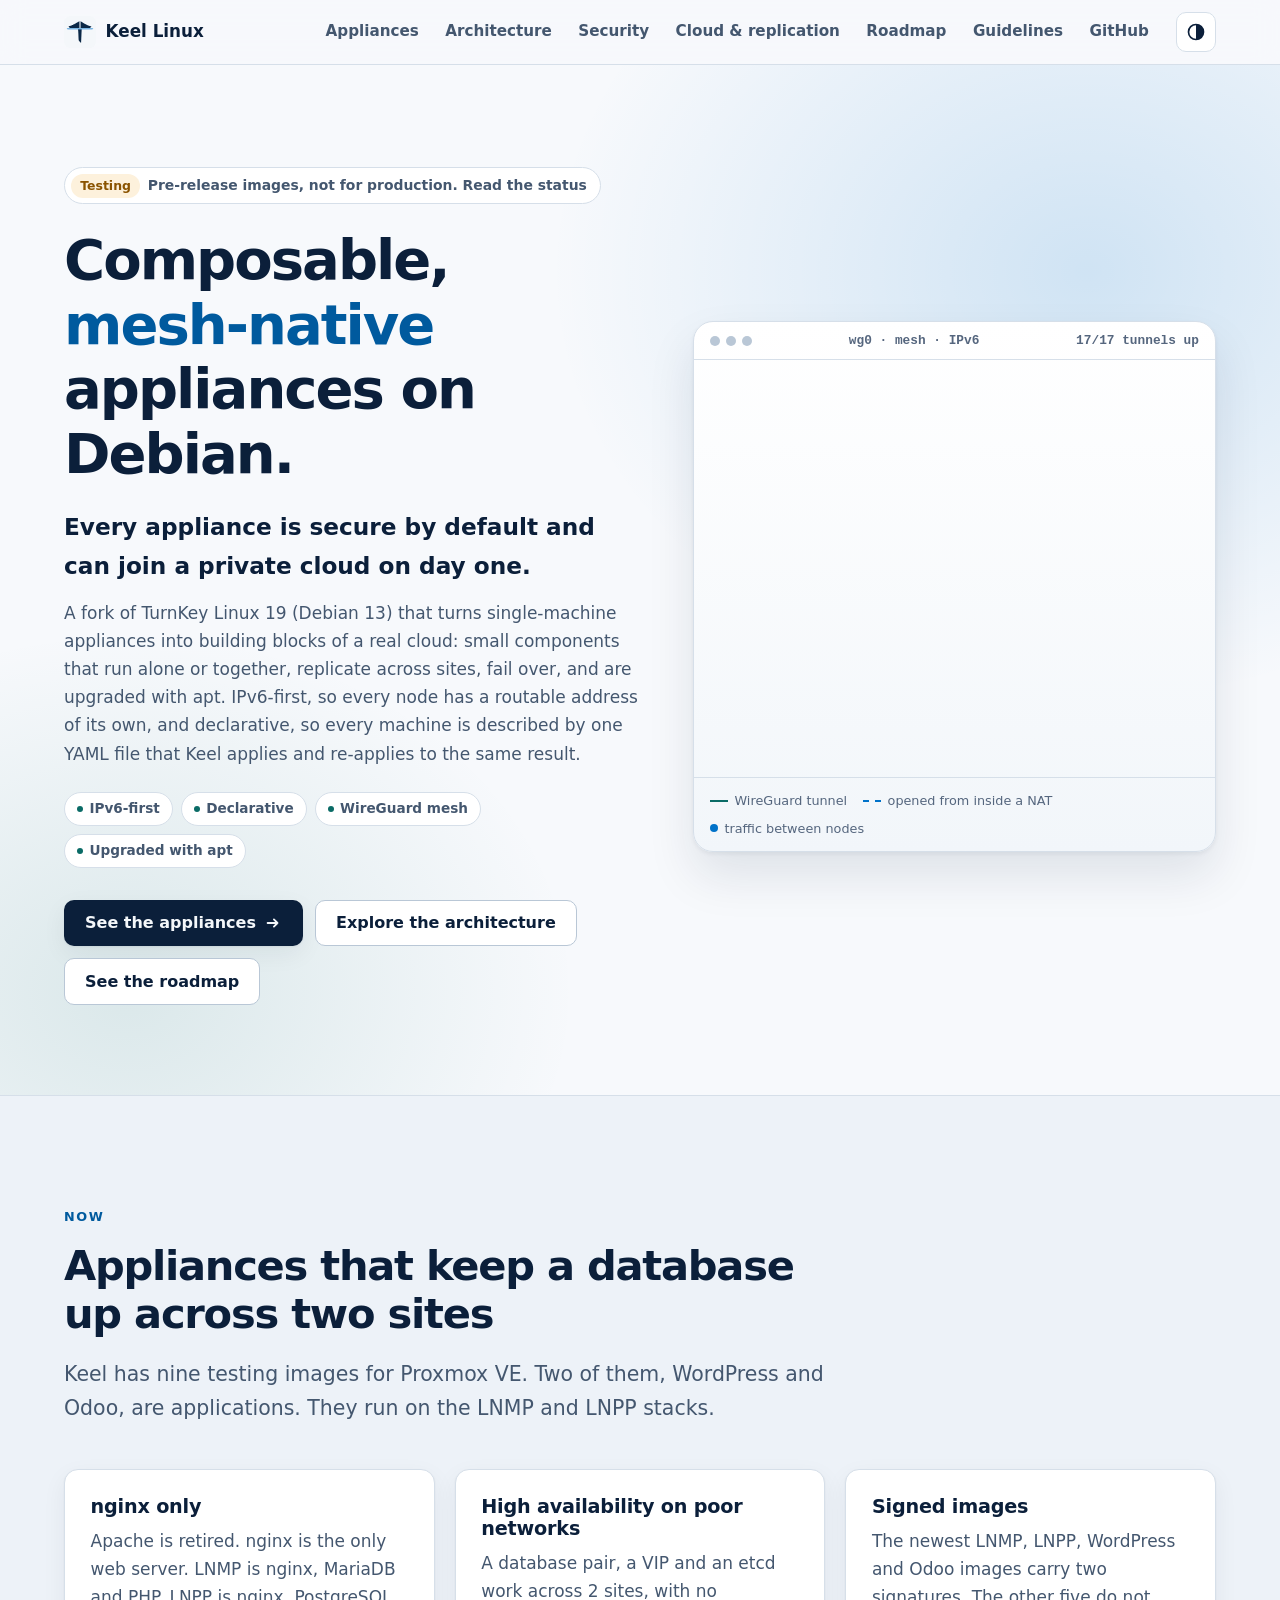
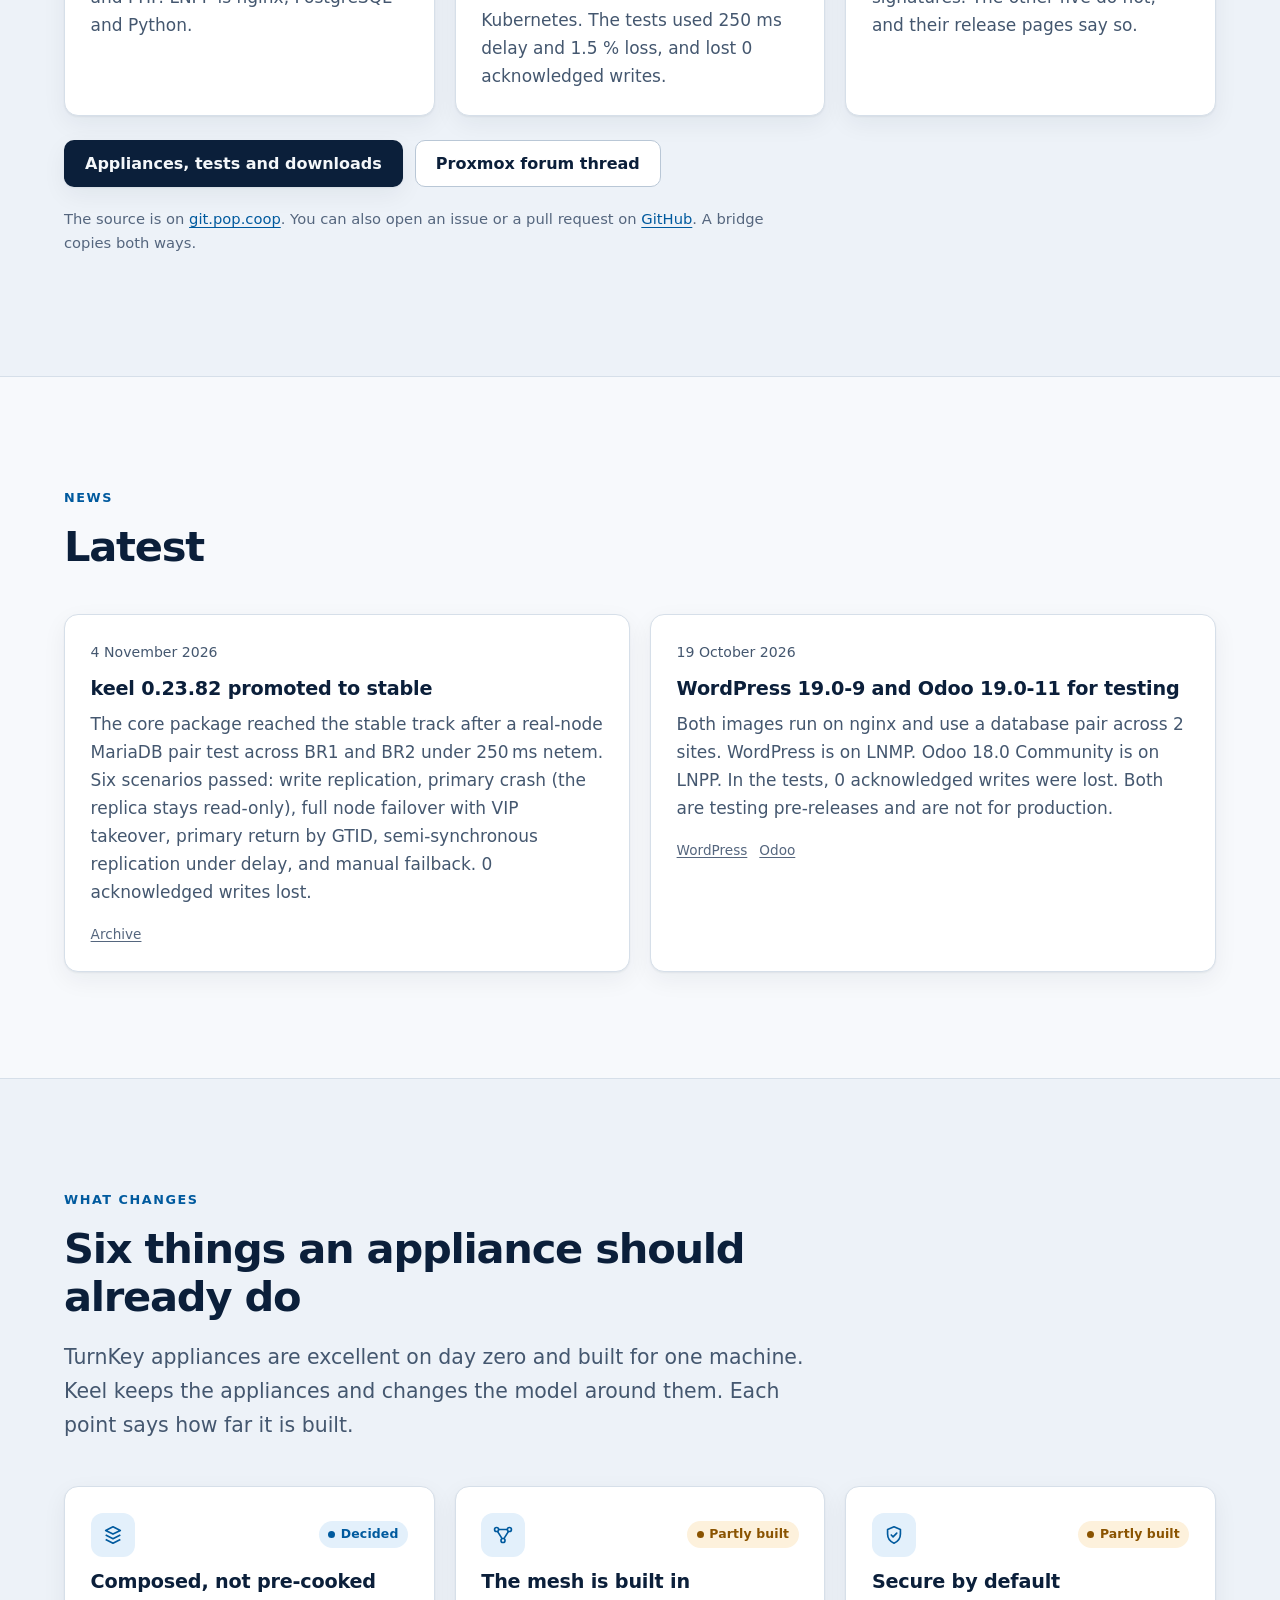
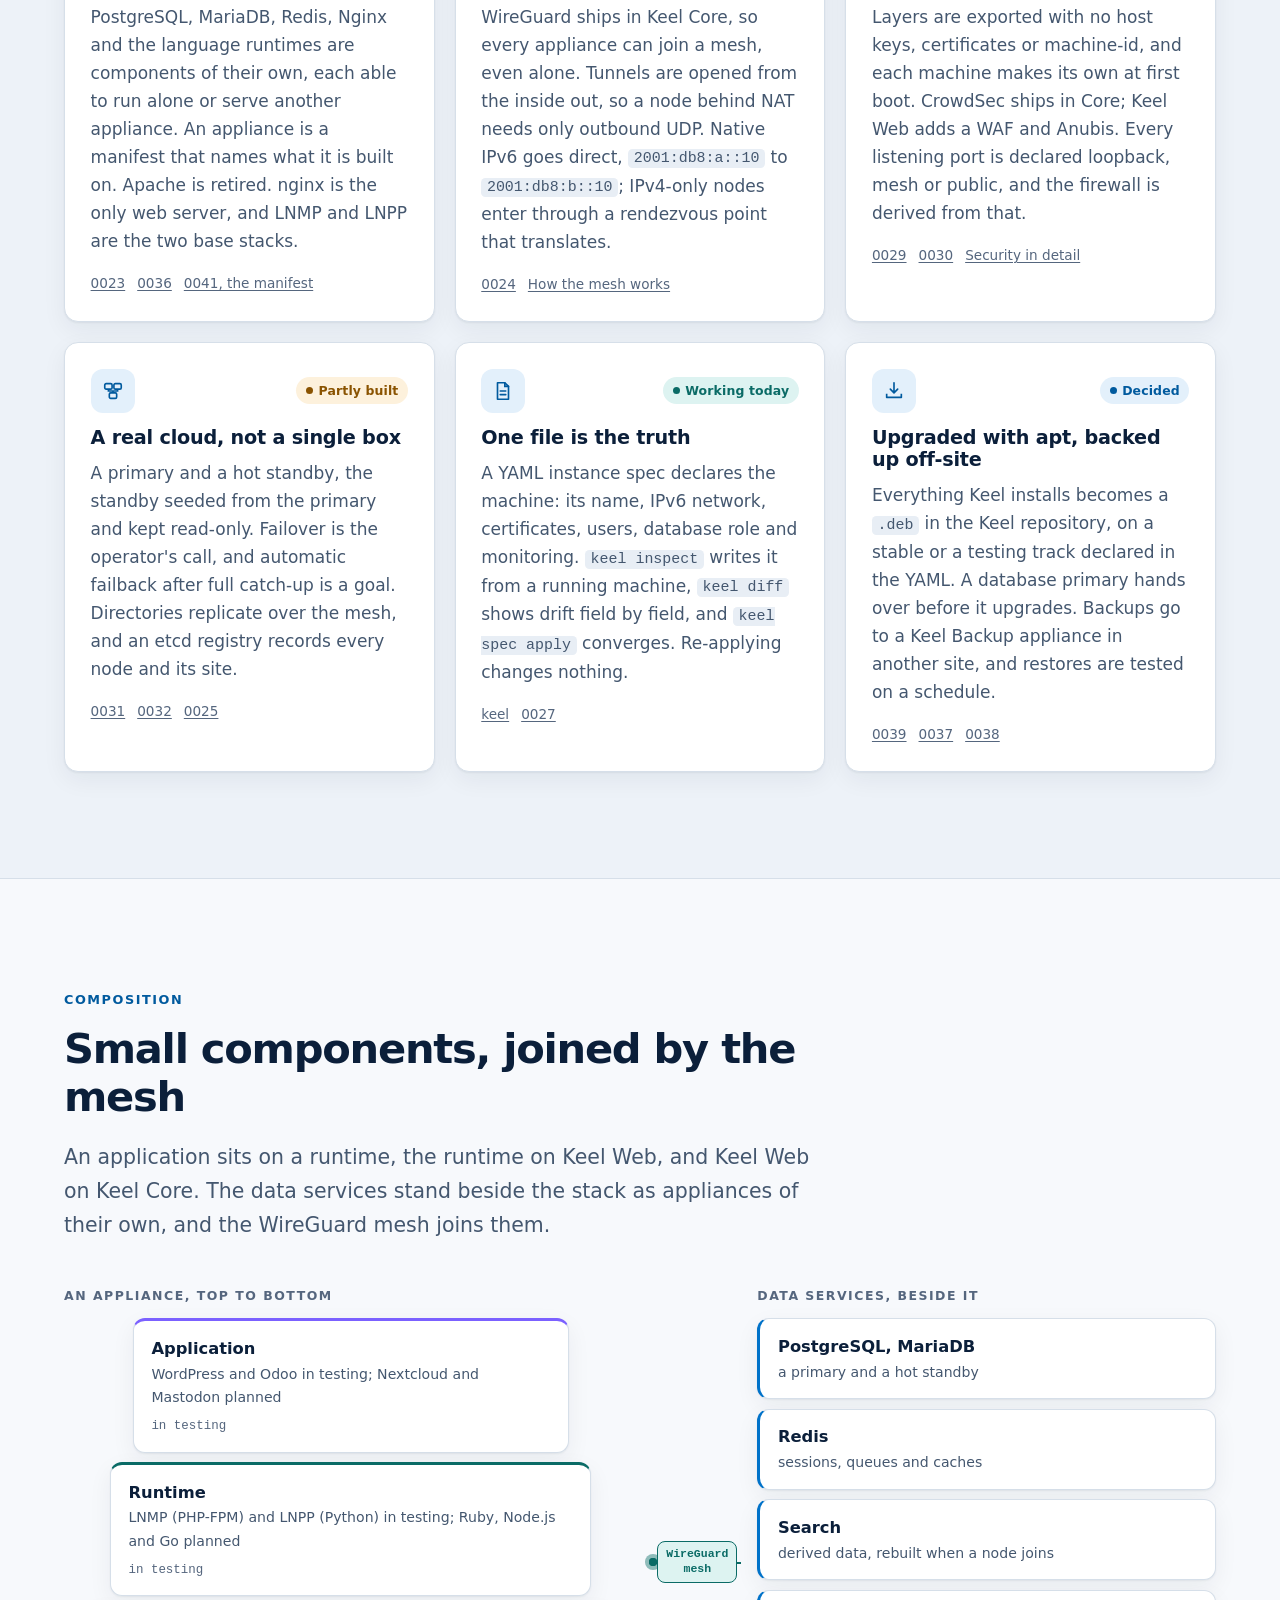
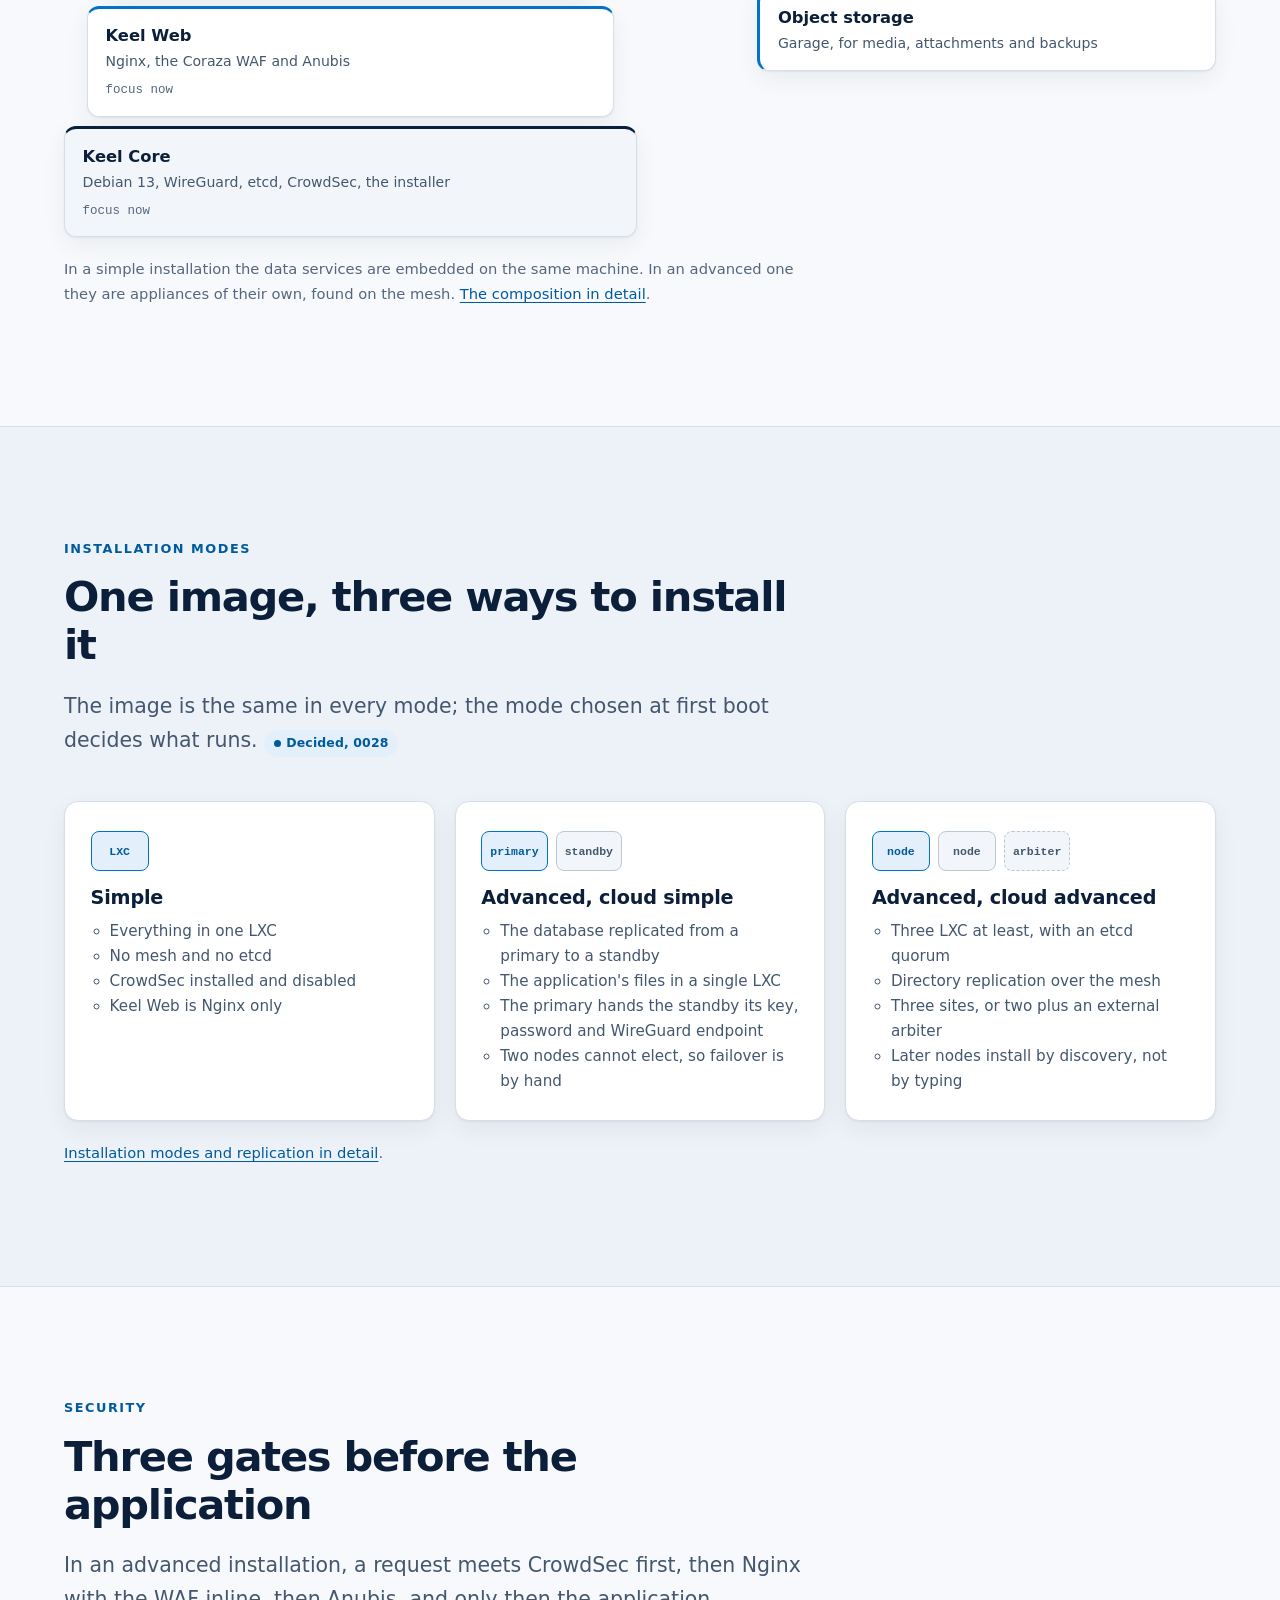
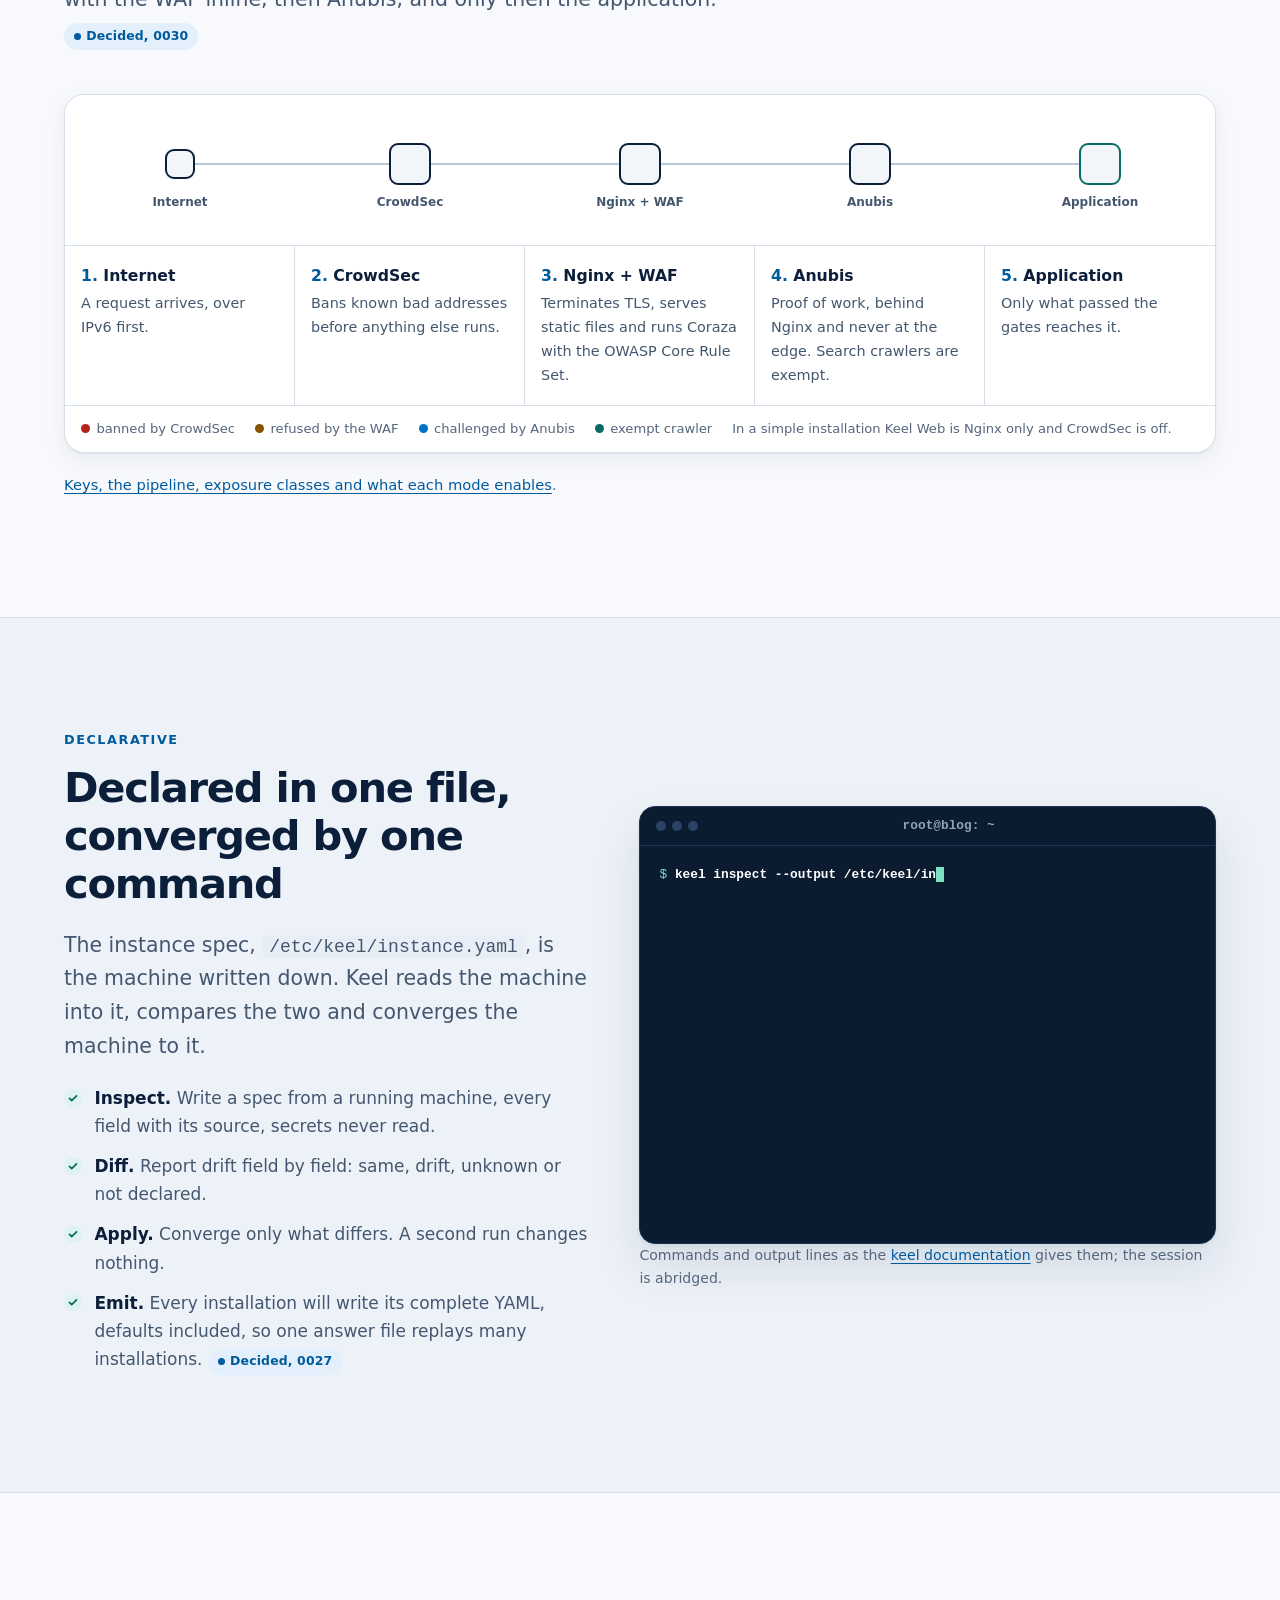
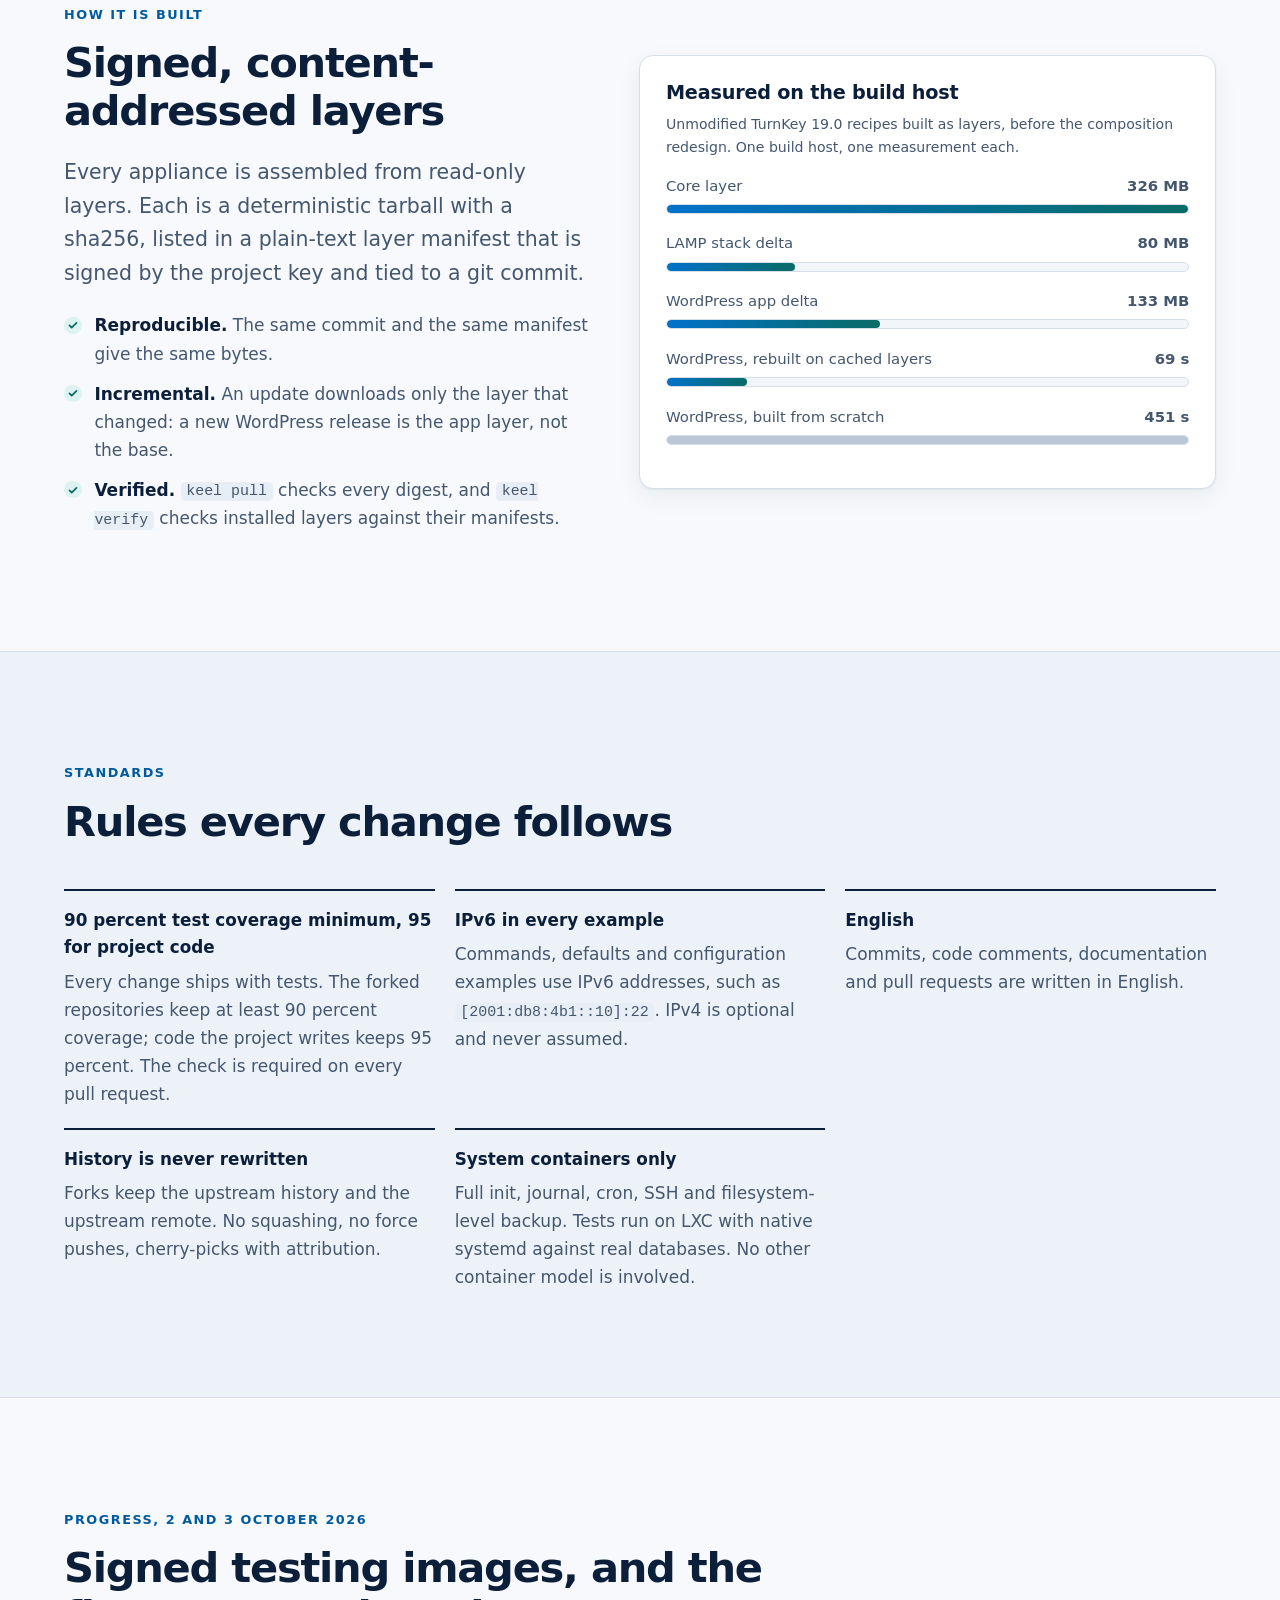
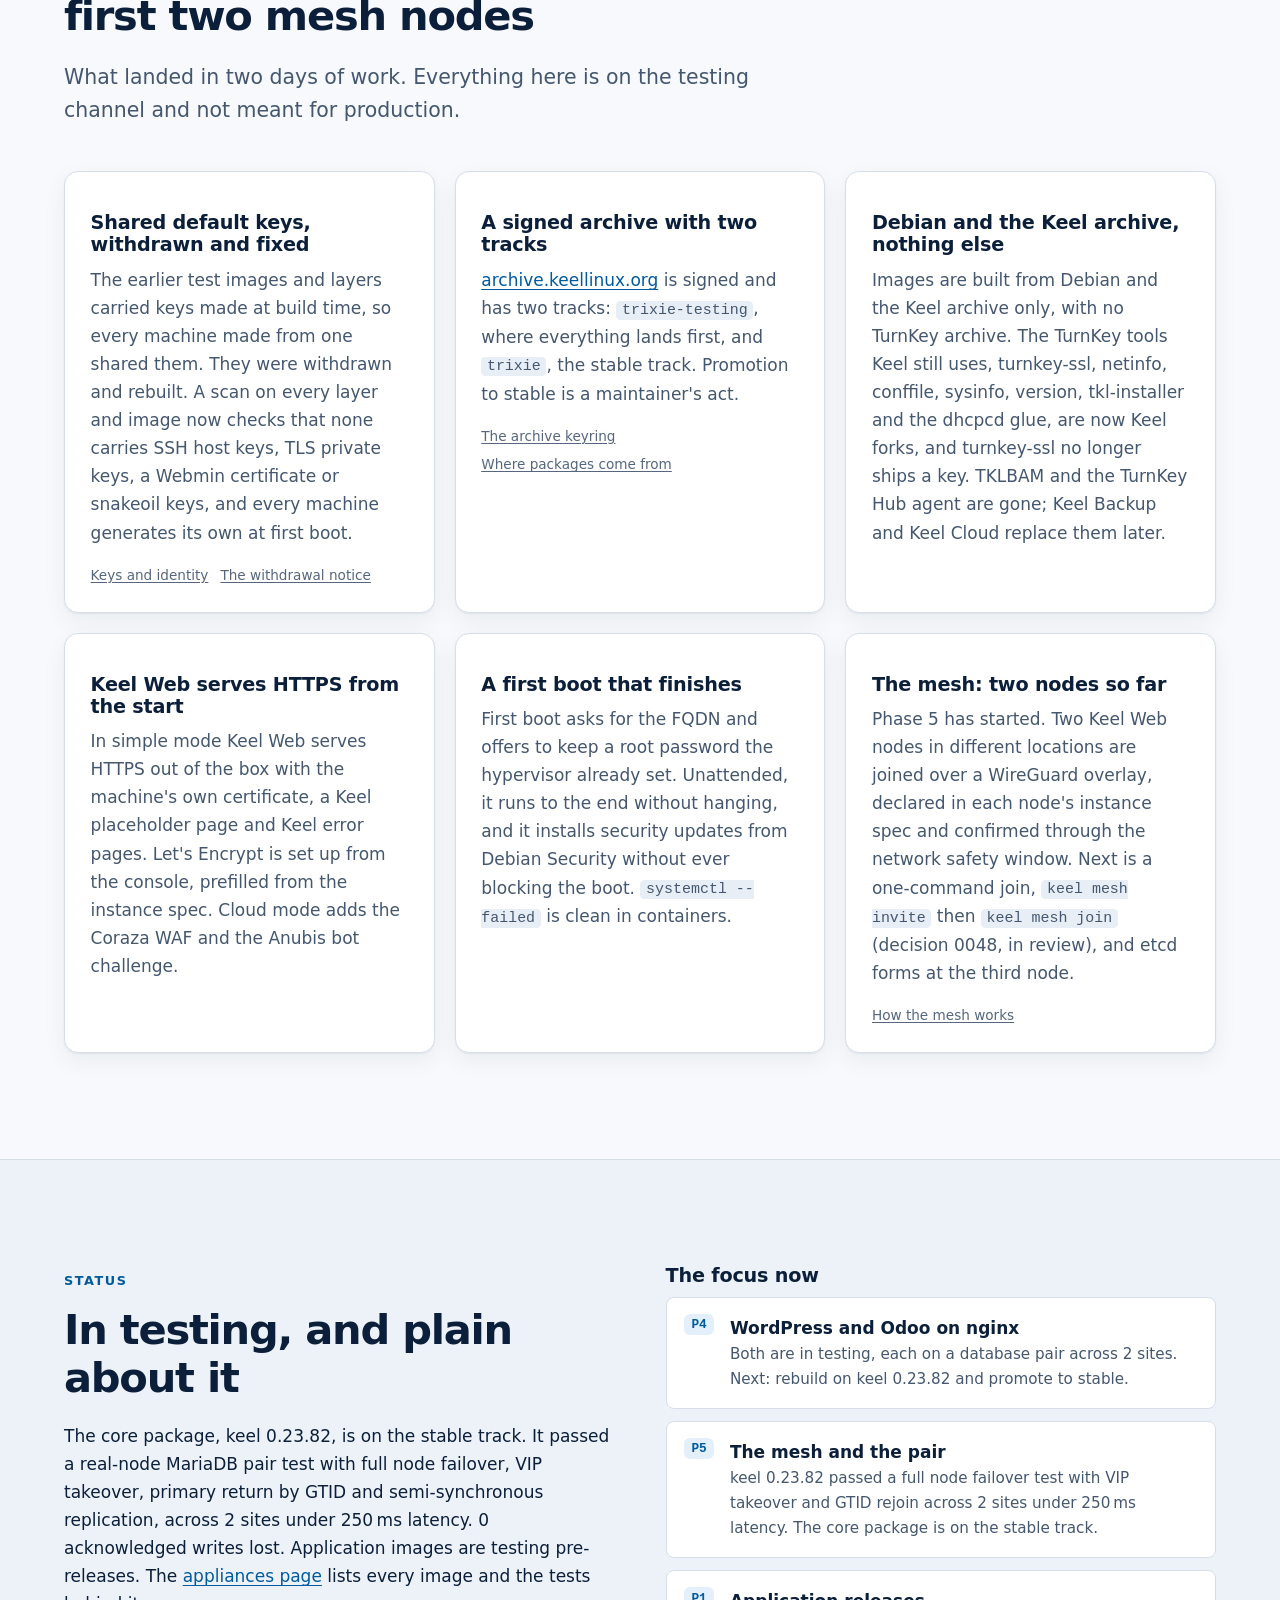
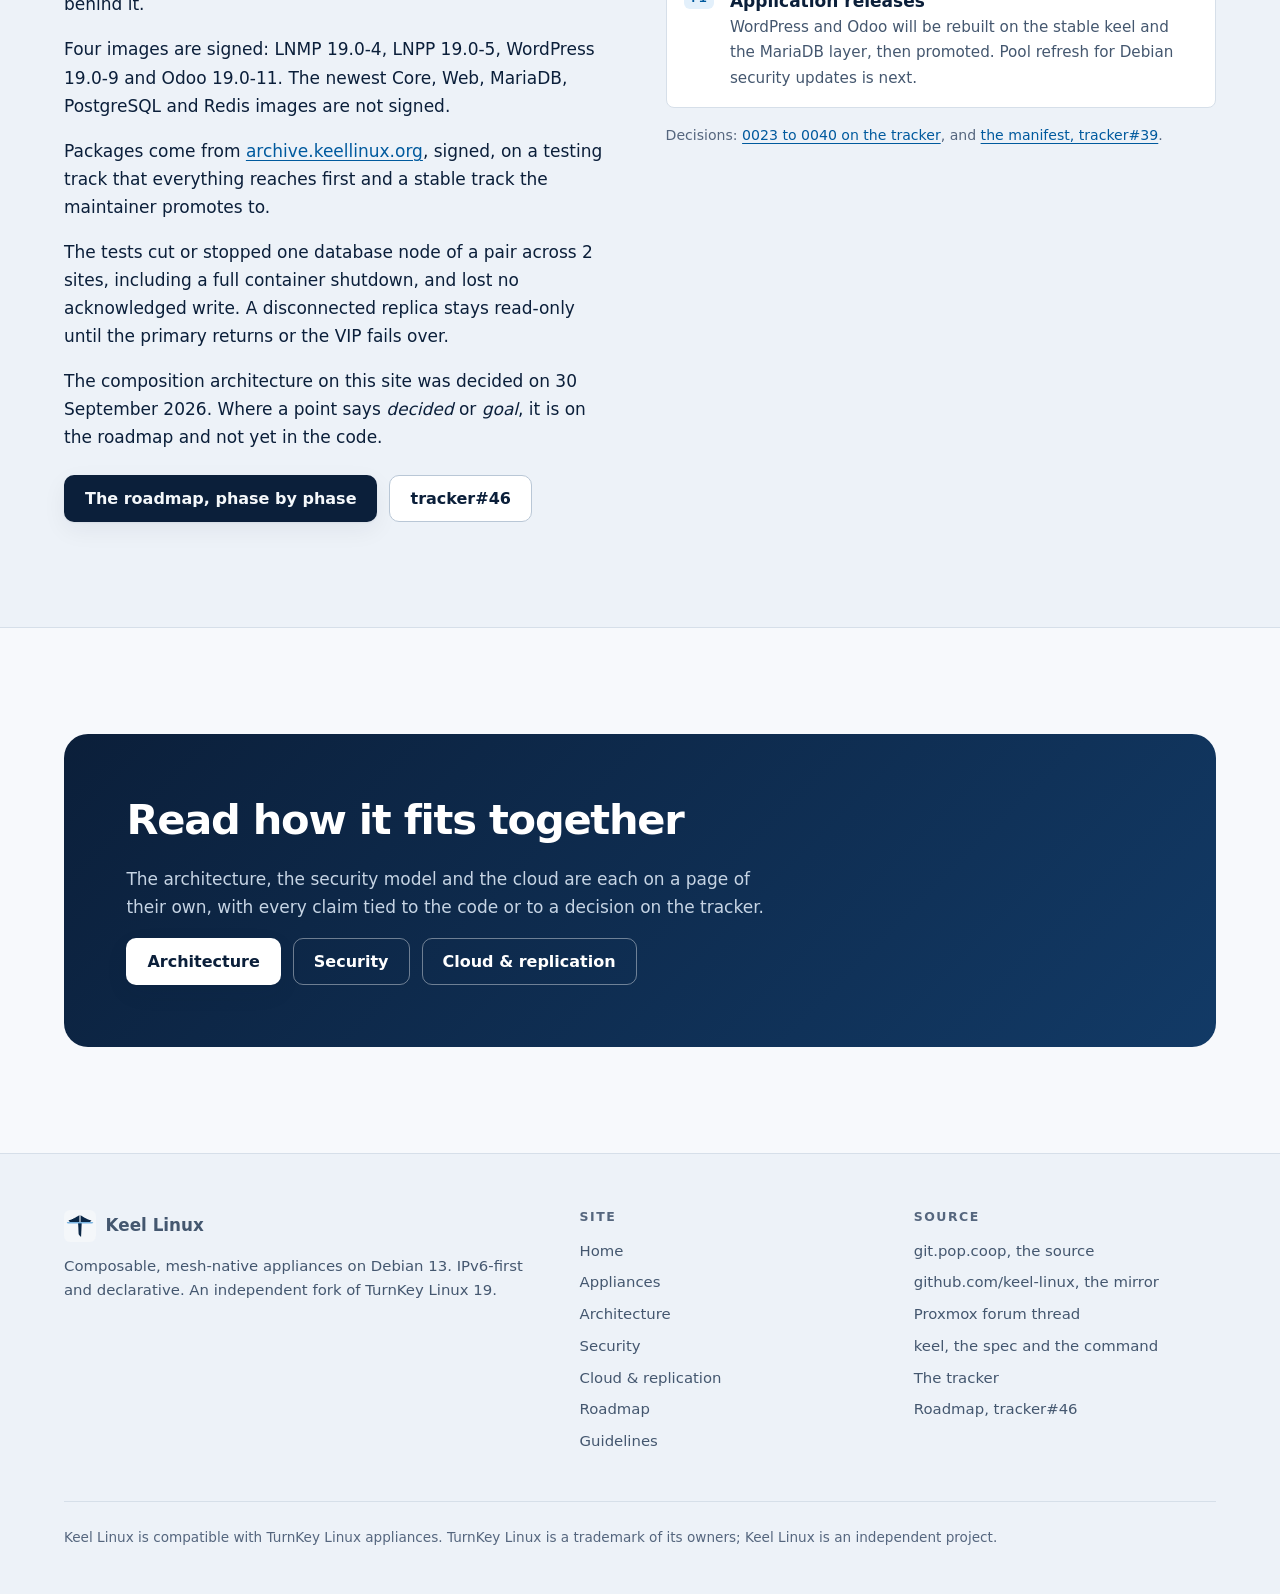
==== commit 3eaa9d40: "docs: the appliances catalogue and the news of 2026-11-04 come into the repository The appliances pa" ====
--- a/index.html
+++ b/index.html
@@ -148,16 +148,16 @@
         </div>
         <ul class="grid grid-2">
           <li class="card" data-reveal>
+            <p class="hint" style="margin:0"><time datetime="2026-11-04">4 November 2026</time></p>
+            <h3>keel 0.23.82 promoted to stable</h3>
+            <p>The core package reached the stable track after a real-node MariaDB pair test across BR1 and BR2 under 250&thinsp;ms netem. Six scenarios passed: write replication, primary crash (the replica stays read-only), full node failover with VIP takeover, primary return by GTID, semi-synchronous replication under delay, and manual failback. 0 acknowledged writes lost.</p>
+            <p class="refs"><a href="https://archive.keellinux.org/">Archive</a></p>
+          </li>
+          <li class="card" data-reveal data-reveal-delay="1">
             <p class="hint" style="margin:0"><time datetime="2026-10-19">19 October 2026</time></p>
             <h3>WordPress 19.0-9 and Odoo 19.0-11 for testing</h3>
             <p>Both images run on nginx and use a database pair across 2 sites. WordPress is on LNMP. Odoo 18.0 Community is on LNPP. In the tests, 0 acknowledged writes were lost. Both are testing pre-releases and are not for production.</p>
             <p class="refs"><a href="appliances.html#wordpress">WordPress</a><a href="appliances.html#odoo">Odoo</a></p>
-          </li>
-          <li class="card" data-reveal data-reveal-delay="1">
-            <p class="hint" style="margin:0"><time datetime="2026-10-16">16 October 2026</time></p>
-            <h3>LNMP and LNPP replace Apache</h3>
-            <p>nginx is the only web server in Keel. LNMP 19.0-4 and LNPP 19.0-5 passed the 2-site test, including a fix for a MariaDB primary that returned from a cut as diverged.</p>
-            <p class="refs"><a href="appliances.html#lnmp">LNMP</a><a href="appliances.html#lnpp">LNPP</a></p>
           </li>
         </ul>
       </div>
@@ -480,10 +480,10 @@
         <div data-reveal>
           <span class="eyebrow">Status</span>
           <h2 id="status-title">In testing, and plain about it</h2>
-          <p>There is no release for end users. Every image is a testing pre-release and is not for production. The <a href="appliances.html">appliances page</a> lists the nine images, the version of each, and the tests behind them.</p>
+          <p>The core package, keel 0.23.82, is on the stable track. It passed a real-node MariaDB pair test with full node failover, VIP takeover, primary return by GTID and semi-synchronous replication, across 2 sites under 250&thinsp;ms latency. 0 acknowledged writes lost. Application images are testing pre-releases. The <a href="appliances.html">appliances page</a> lists every image and the tests behind it.</p>
           <p>Four images are signed: LNMP 19.0-4, LNPP 19.0-5, WordPress 19.0-9 and Odoo 19.0-11. The newest Core, Web, MariaDB, PostgreSQL and Redis images are not signed.</p>
           <p>Packages come from <a href="https://archive.keellinux.org/">archive.keellinux.org</a>, signed, on a testing track that everything reaches first and a stable track the maintainer promotes to.</p>
-          <p>No test has cut a whole site. The tests cut or stopped one database node of a pair across 2 sites, and lost no acknowledged write.</p>
+          <p>The tests cut or stopped one database node of a pair across 2 sites, including a full container shutdown, and lost no acknowledged write. A disconnected replica stays read-only until the primary returns or the VIP fails over.</p>
           <p>The composition architecture on this site was decided on 30 September 2026. Where a point says <em>decided</em> or <em>goal</em>, it is on the roadmap and not yet in the code.</p>
           <div class="actions" style="margin-top:1.5rem">
             <a class="btn btn-primary" href="roadmap.html">The roadmap, phase by phase</a>
@@ -493,9 +493,9 @@
         <div data-reveal data-reveal-delay="1">
           <h3>The focus now</h3>
           <ol class="focus-list">
-            <li><span class="num">P4</span><div><strong>WordPress and Odoo on nginx</strong><p>Both are in testing, each on a database pair across 2 sites. Next: Moodle and ejabberd move to nginx.</p></div></li>
-            <li><span class="num">P5</span><div><strong>The mesh and the pair</strong><p>A mesh, an etcd of 3 members and a VIP work in the tests. Next: a test with a whole site cut, when the third site is back.</p></div></li>
-            <li><span class="num">P1</span><div><strong>Promotion to stable</strong><p>Core, Web and the data services wait for a test on three real sites before the maintainer promotes them.</p></div></li>
+            <li><span class="num">P4</span><div><strong>WordPress and Odoo on nginx</strong><p>Both are in testing, each on a database pair across 2 sites. Next: rebuild on keel 0.23.82 and promote to stable.</p></div></li>
+            <li><span class="num">P5</span><div><strong>The mesh and the pair</strong><p>keel 0.23.82 passed a full node failover test with VIP takeover and GTID rejoin across 2 sites under 250&thinsp;ms latency. The core package is on the stable track.</p></div></li>
+            <li><span class="num">P1</span><div><strong>Application releases</strong><p>WordPress and Odoo will be rebuilt on the stable keel and the MariaDB layer, then promoted. Pool refresh for Debian security updates is next.</p></div></li>
           </ol>
           <p class="hint" style="margin-top:1rem">Decisions: <a href="https://github.com/Keel-Linux/tracker/issues?q=is%3Aissue+ADR">0023 to 0040 on the tracker</a>, and <a href="https://github.com/Keel-Linux/tracker/issues/39">the manifest, tracker#39</a>.</p>
         </div>
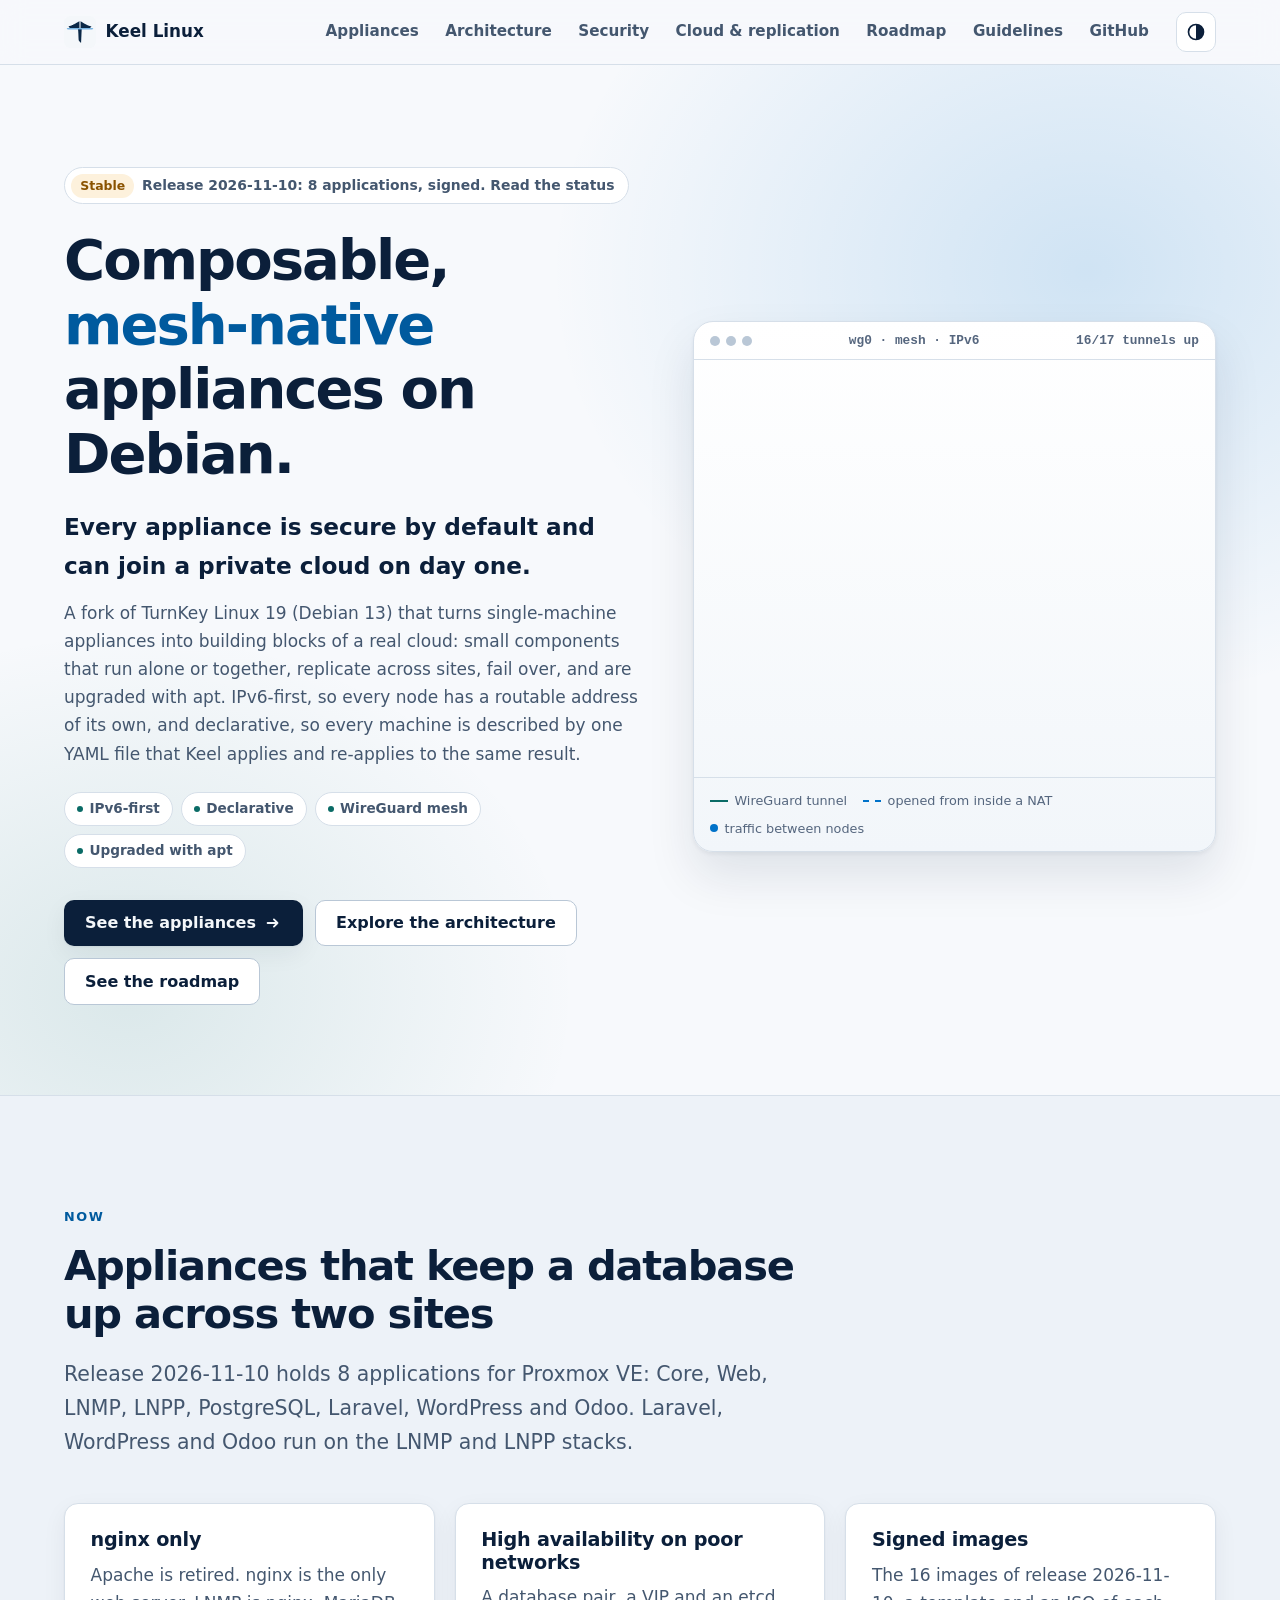
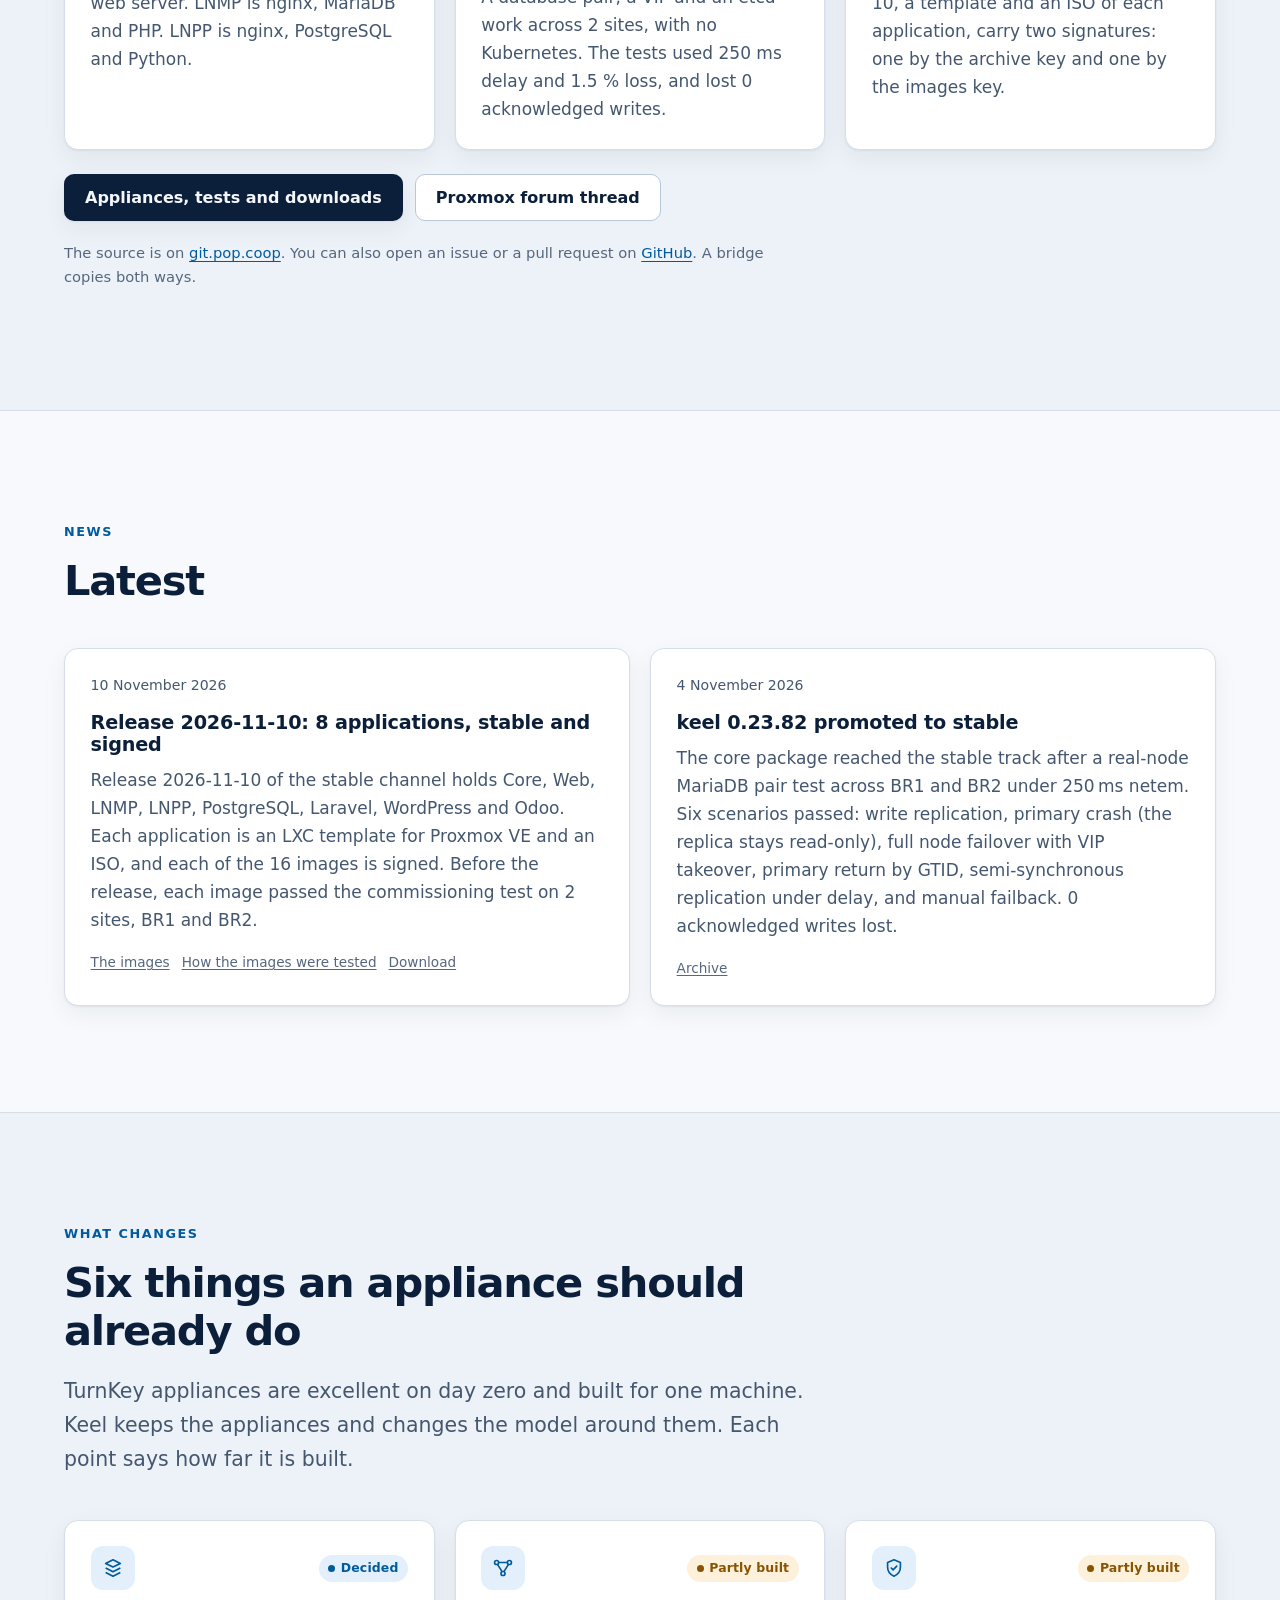
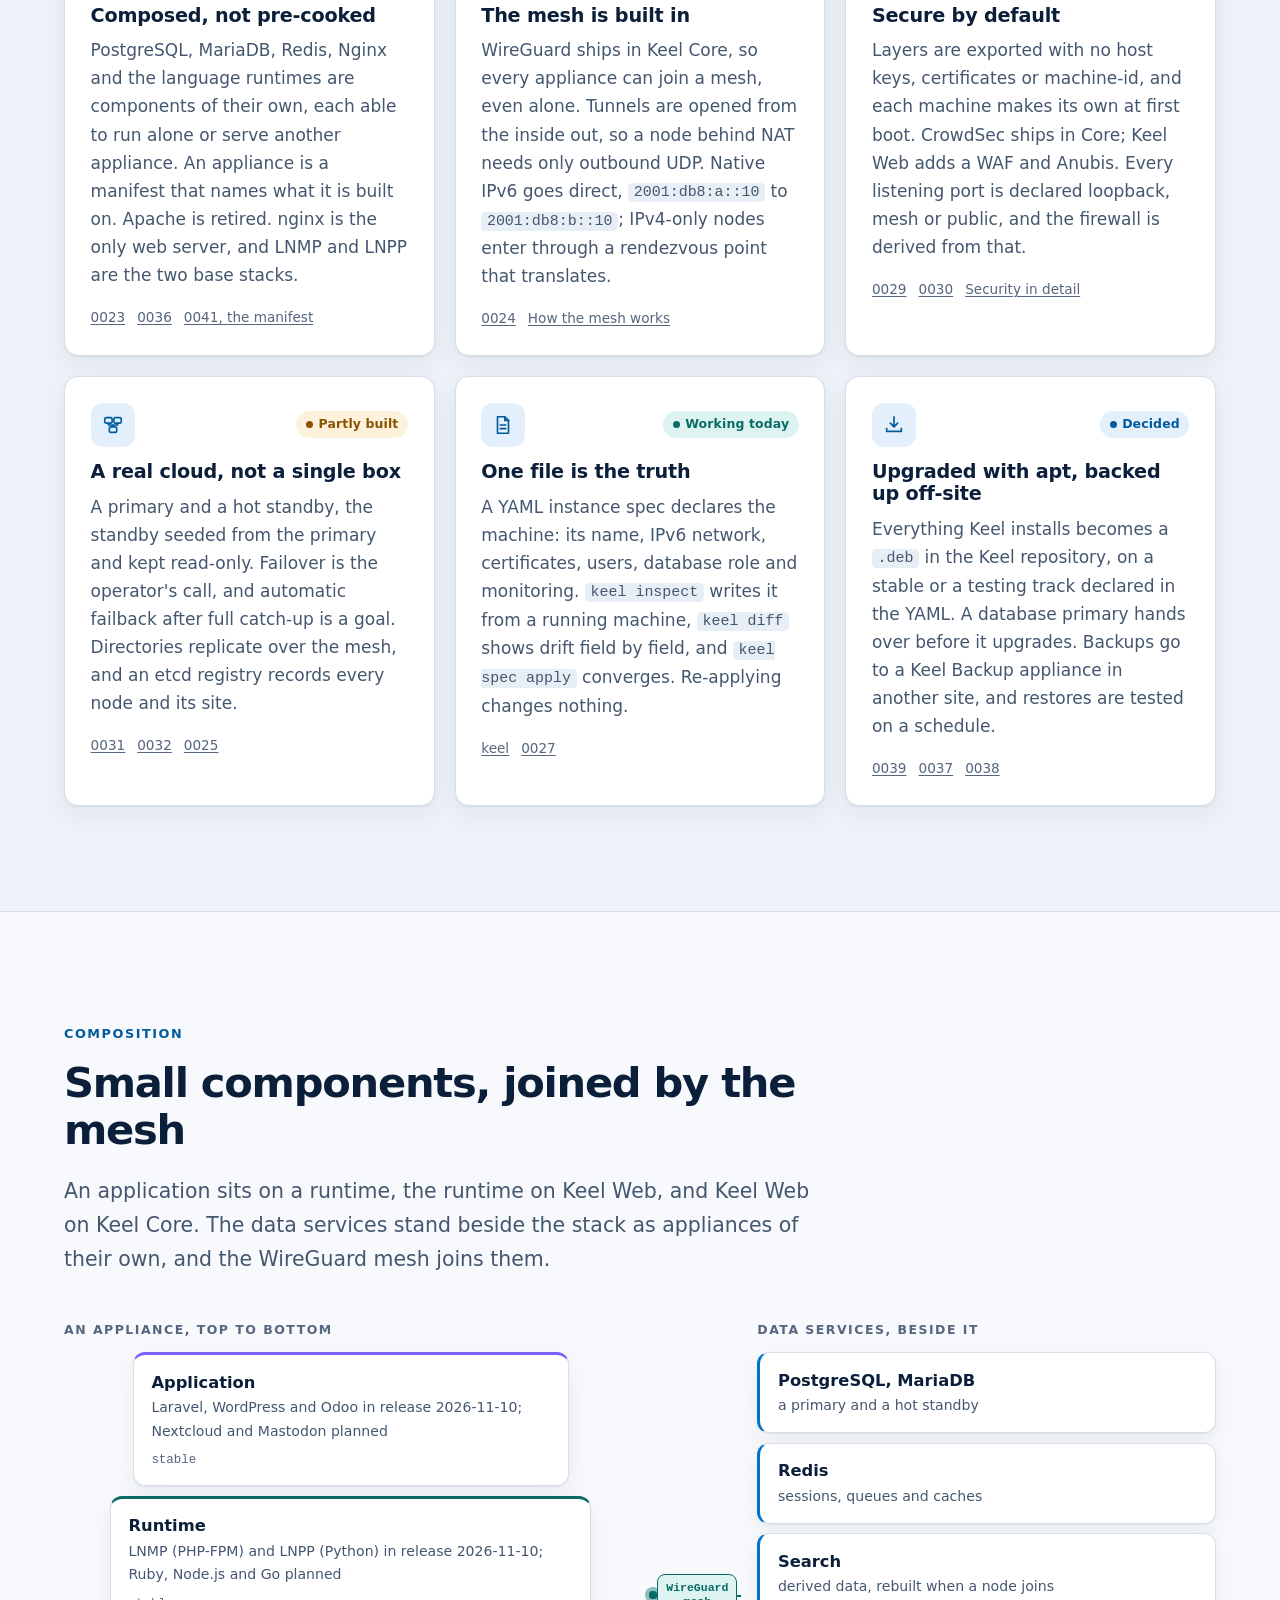
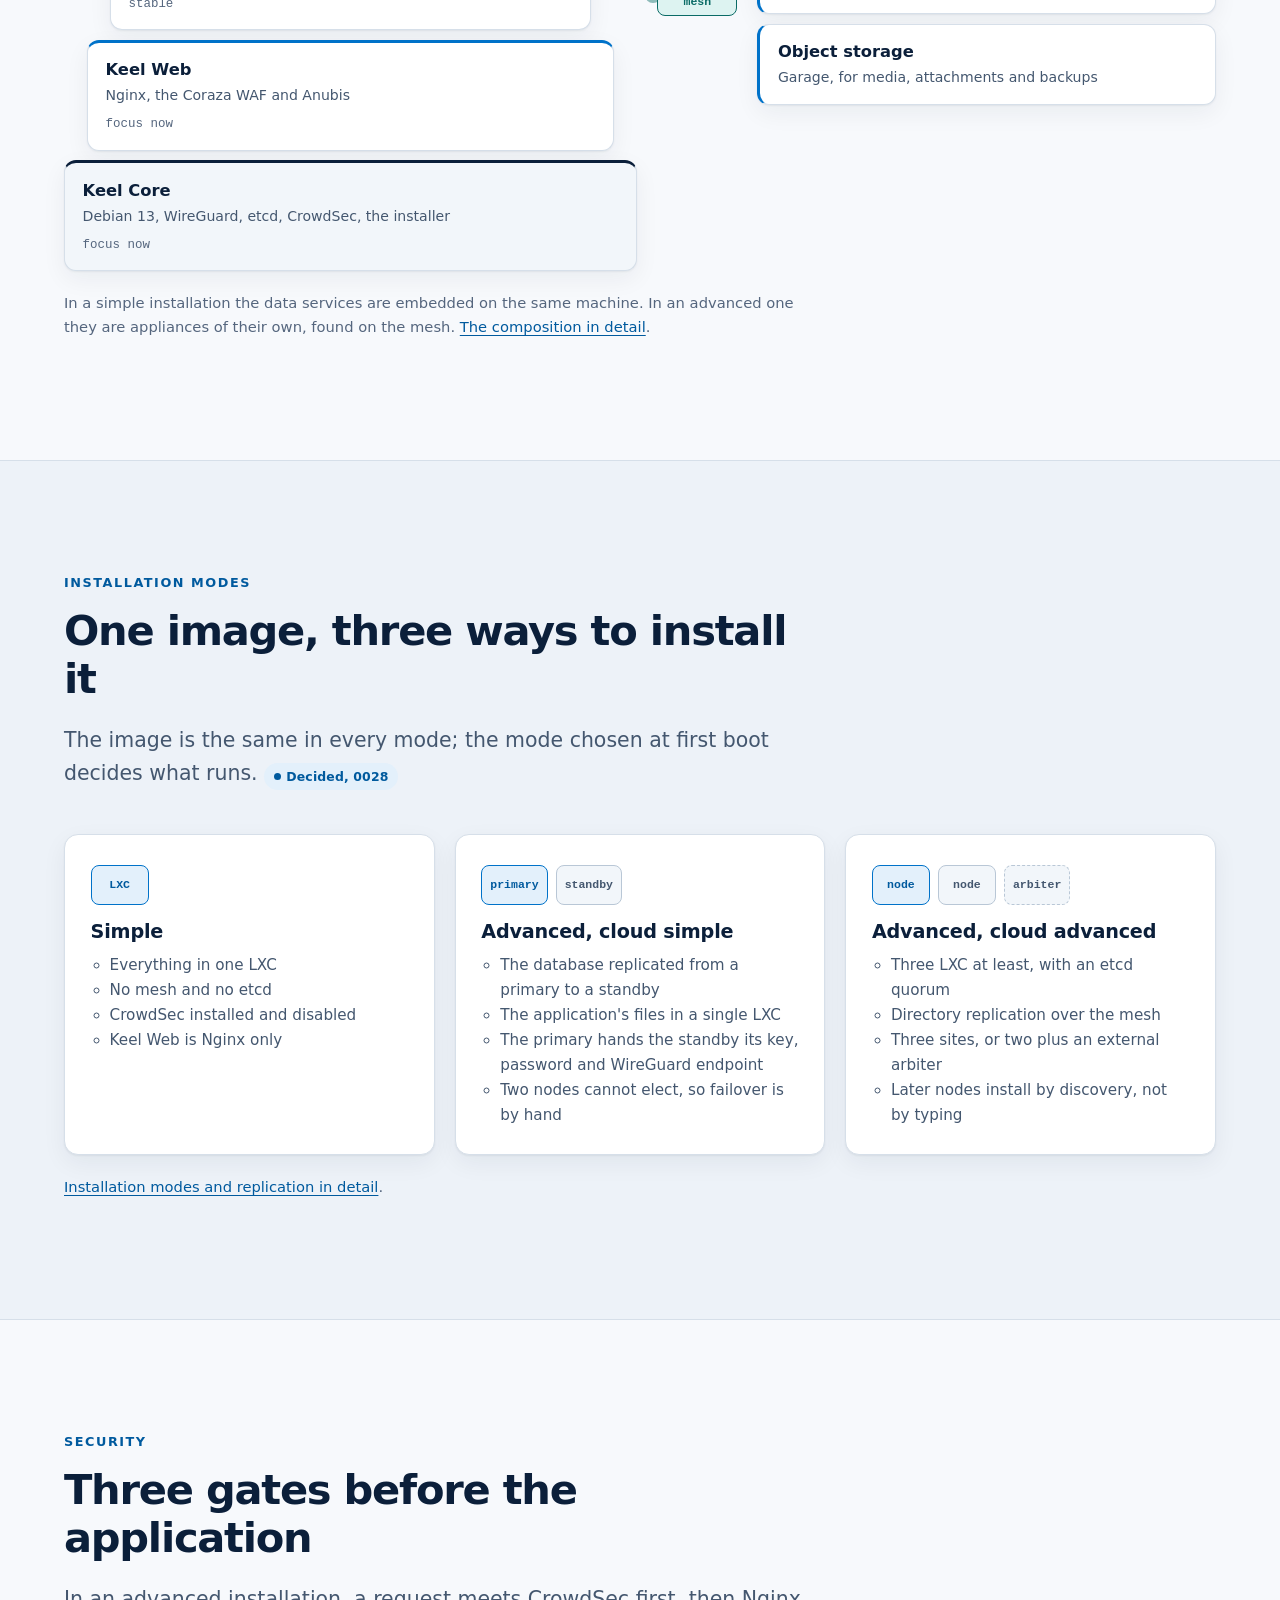
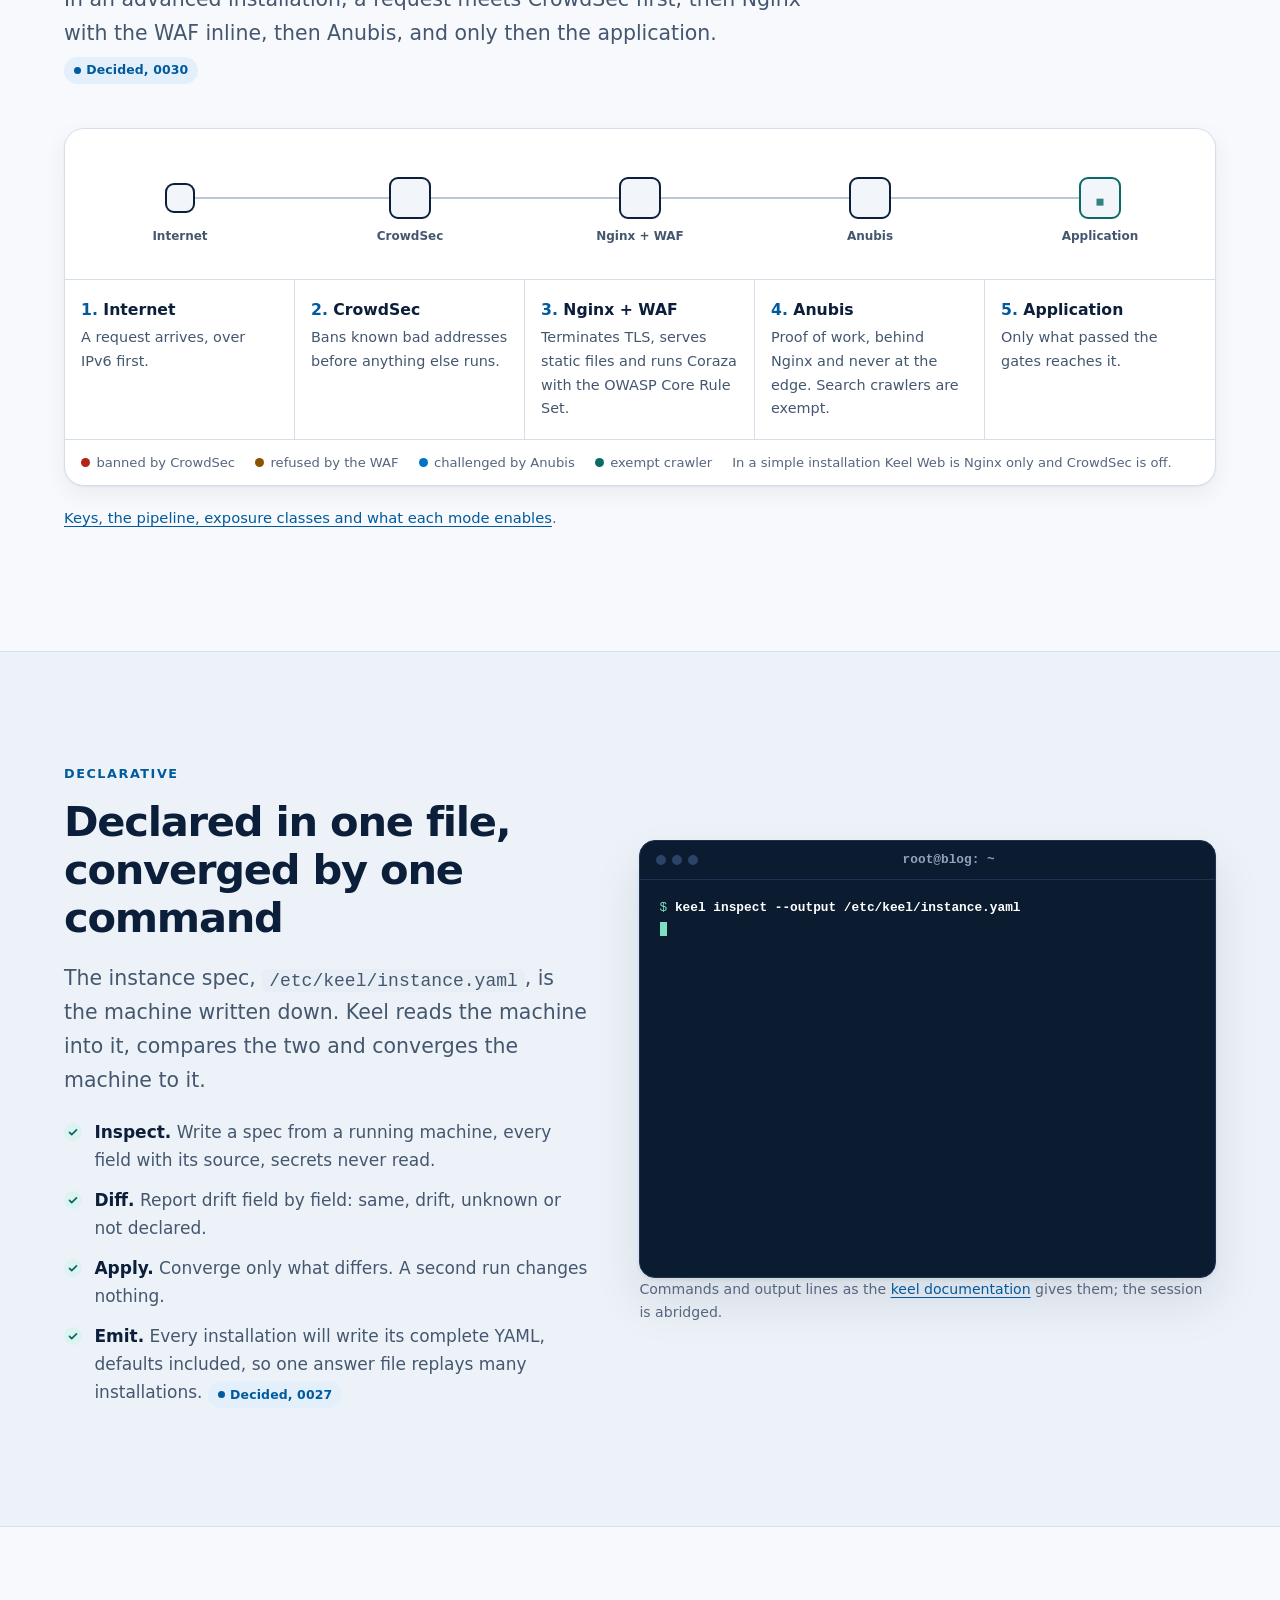
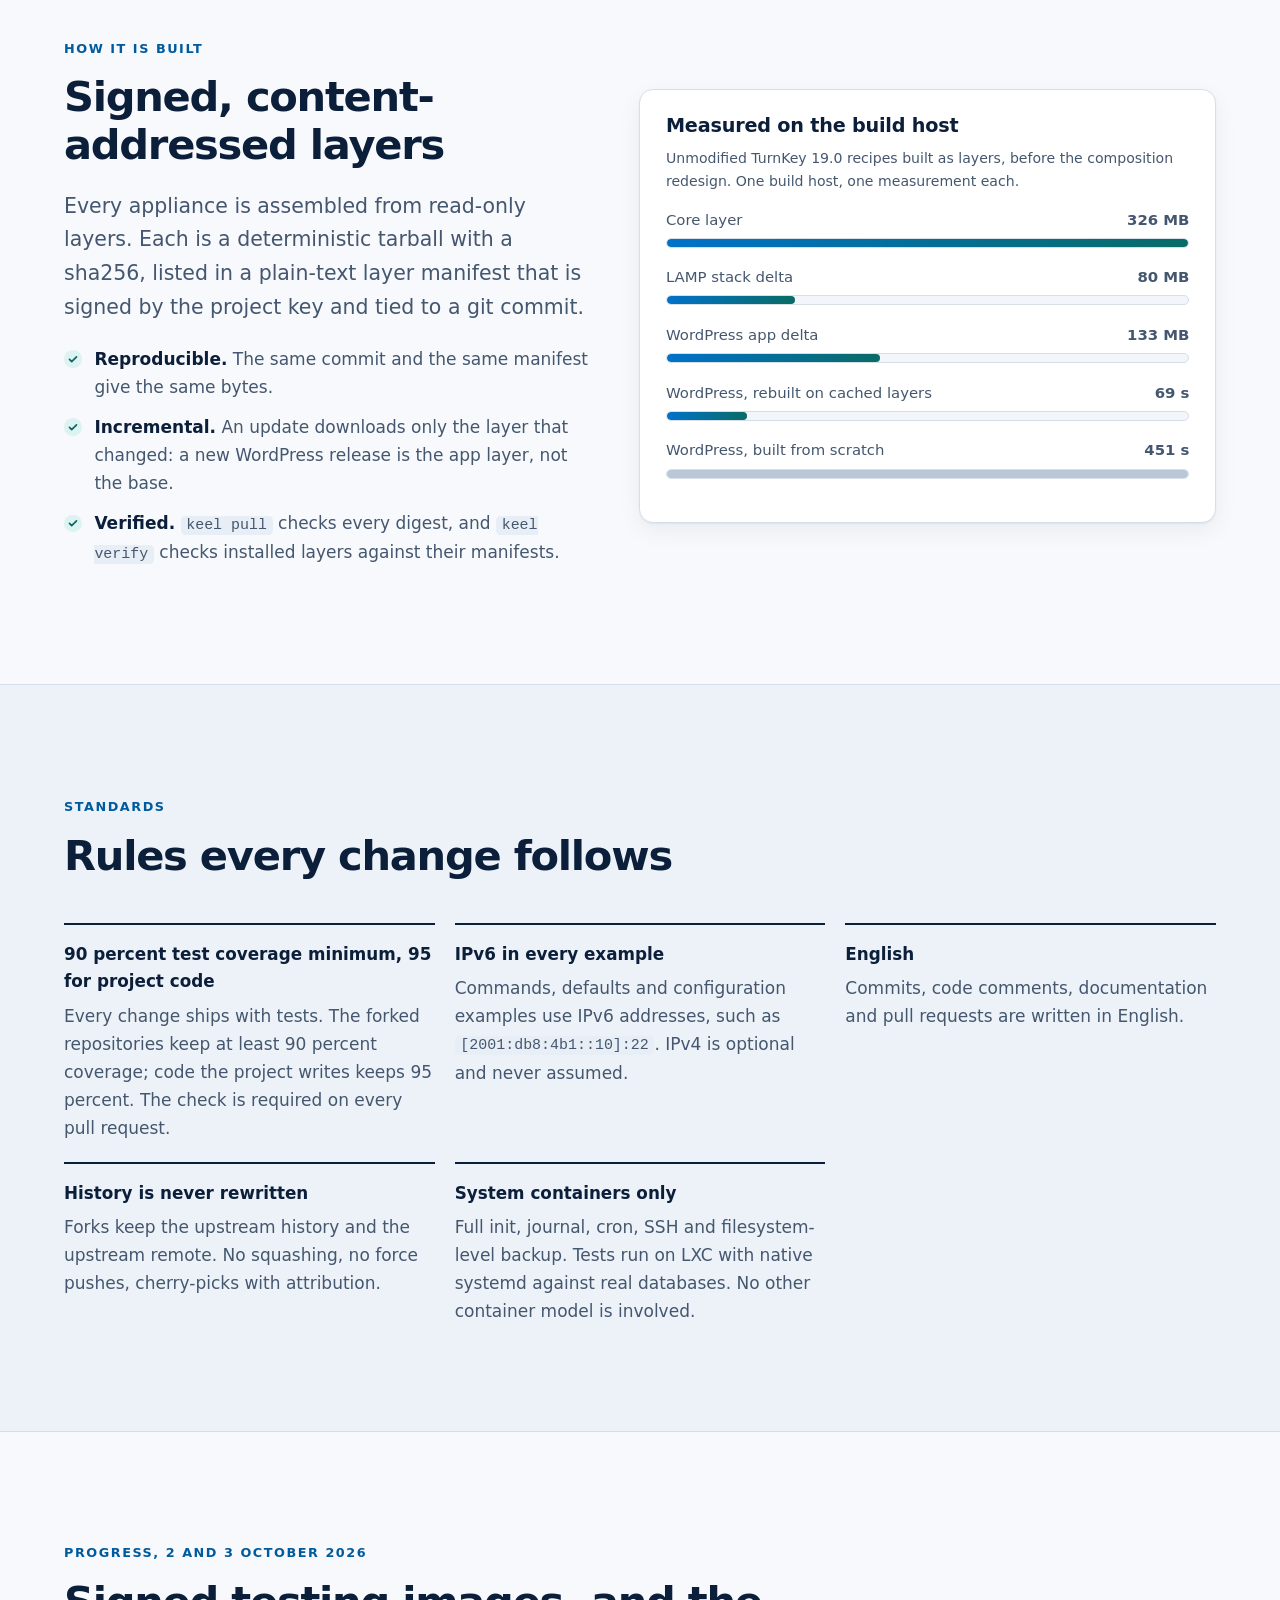
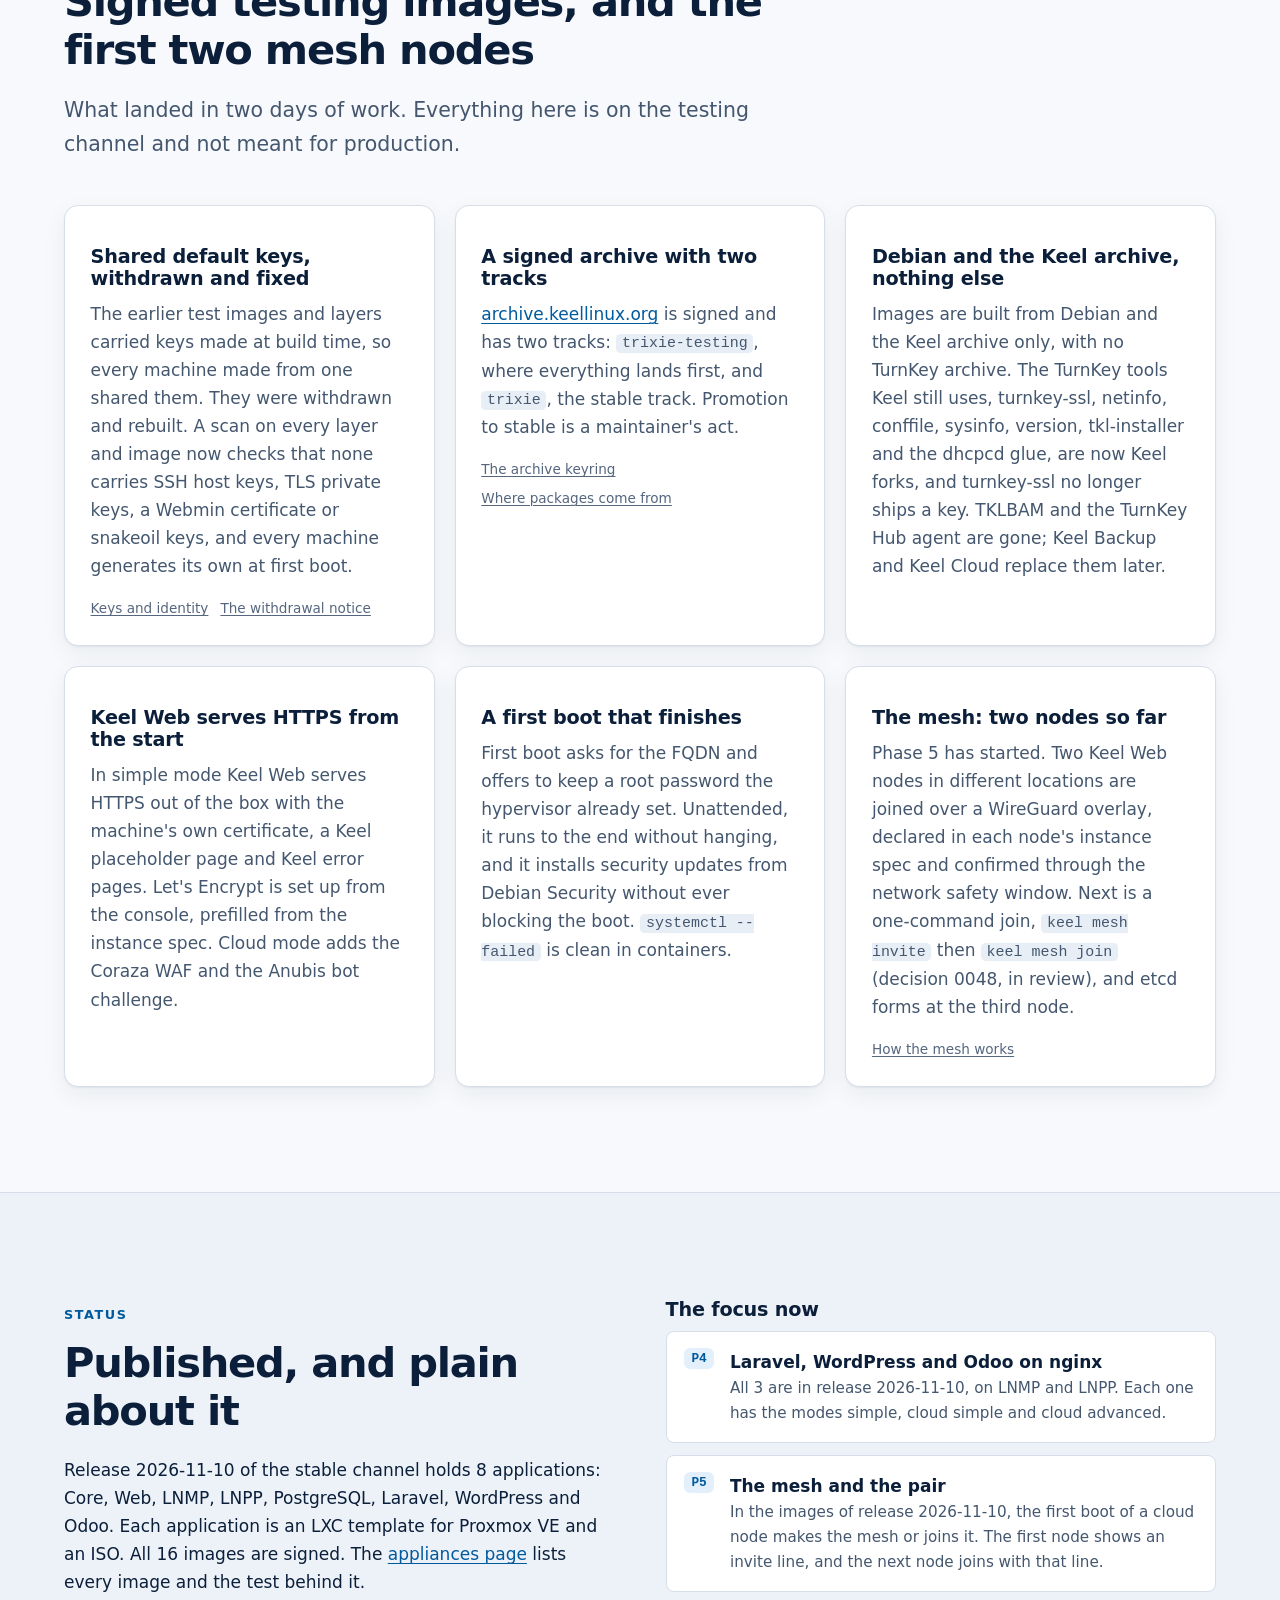
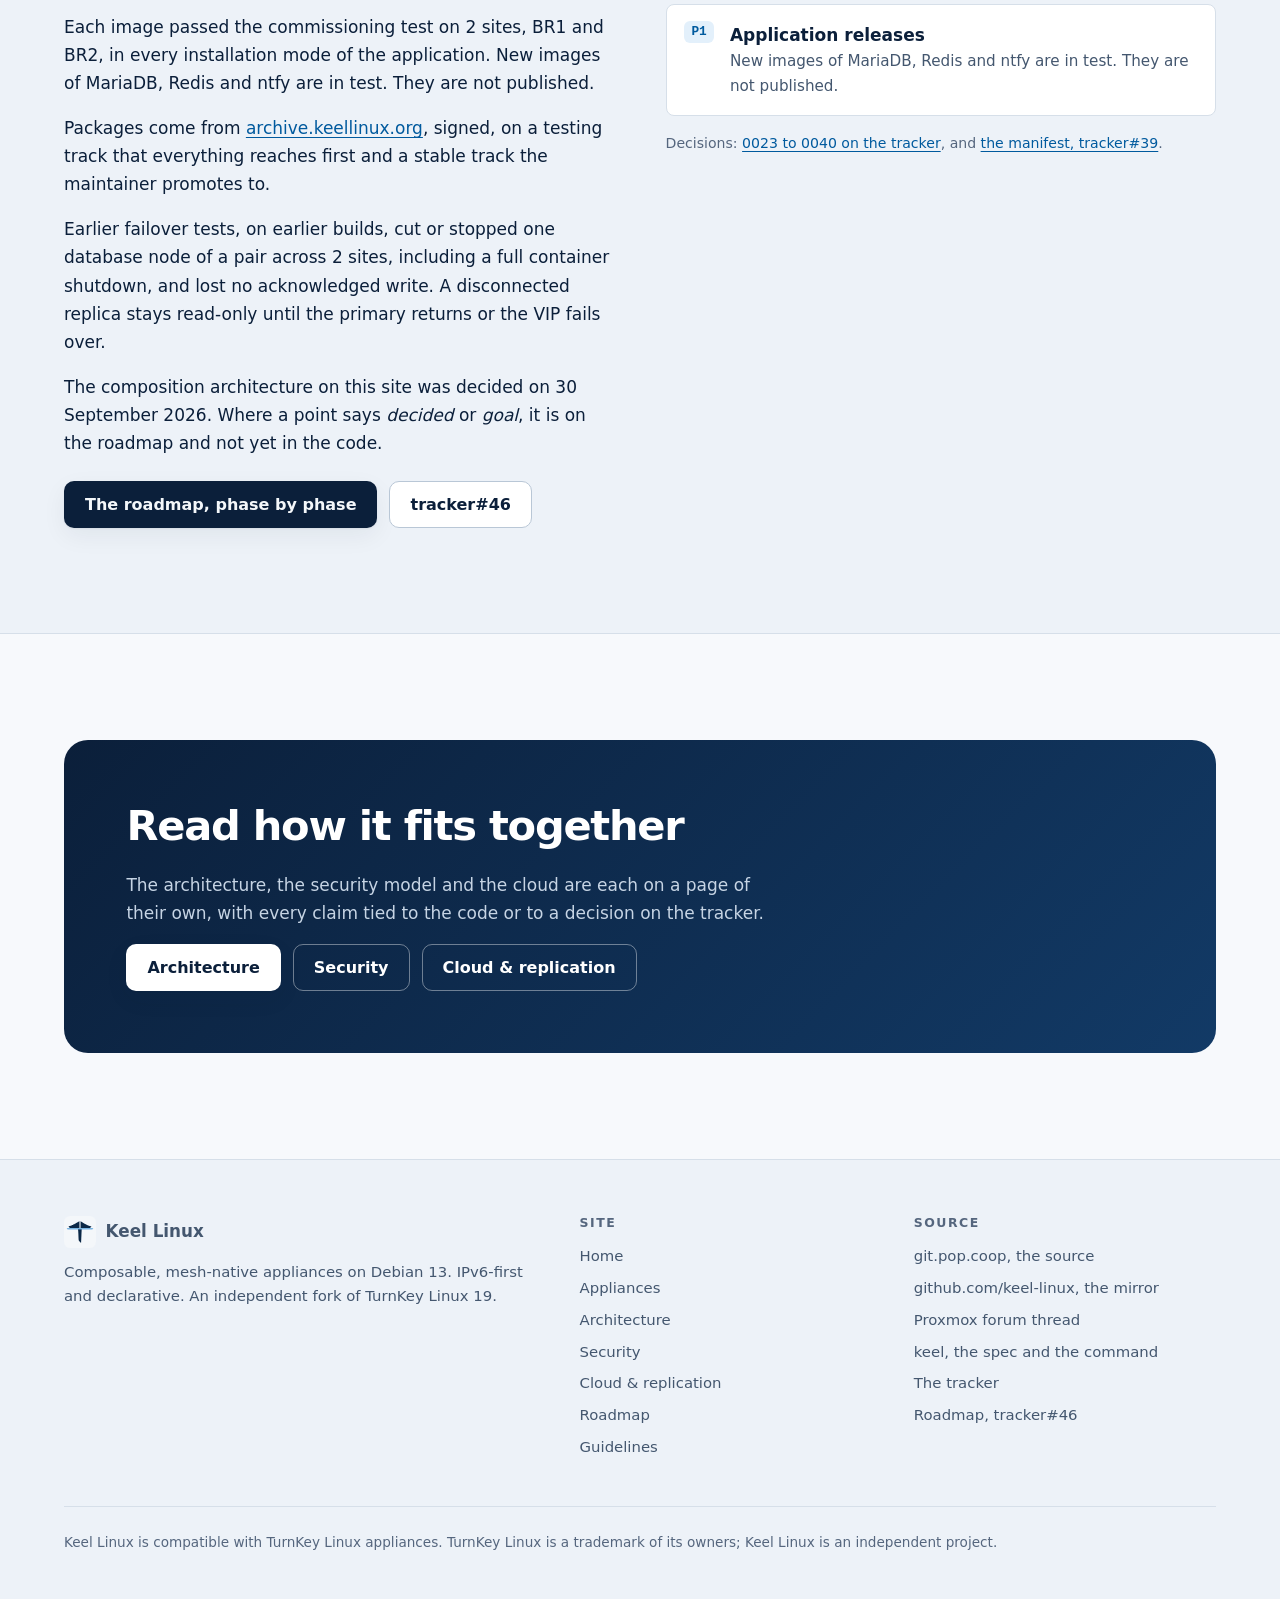
==== commit cc53c5f5: "docs: the site says what release 2026-11-10 published Release 2026-11-10 of the stable channel holds" ====
--- a/index.html
+++ b/index.html
@@ -75,7 +75,7 @@
     <section class="hero" id="top" aria-labelledby="hero-title">
       <div class="wrap hero-grid">
         <div>
-          <a class="status-pill" href="#status"><strong>Testing</strong> Pre-release images, not for production. Read the status</a>
+          <a class="status-pill" href="#status"><strong>Stable</strong> Release 2026-11-10: 8 applications, signed. Read the status</a>
           <h1 id="hero-title">Composable, <span class="accent">mesh-native</span> appliances on Debian.</h1>
           <p class="promise">Every appliance is secure by default and can join a private cloud on day one.</p>
           <p class="sub">A fork of TurnKey Linux 19 (Debian 13) that turns single-machine appliances into building blocks of a real cloud: small components that run alone or together, replicate across sites, fail over, and are upgraded with apt. IPv6-first, so every node has a routable address of its own, and declarative, so every machine is described by one YAML file that Keel applies and re-applies to the same result.</p>
@@ -116,7 +116,7 @@
         <div class="section-head" data-reveal>
           <span class="eyebrow">Now</span>
           <h2 id="now-title">Appliances that keep a database up across two sites</h2>
-          <p class="lead">Keel has nine testing images for Proxmox VE. Two of them, WordPress and Odoo, are applications. They run on the LNMP and LNPP stacks.</p>
+          <p class="lead">Release 2026-11-10 holds 8 applications for Proxmox VE: Core, Web, LNMP, LNPP, PostgreSQL, Laravel, WordPress and Odoo. Laravel, WordPress and Odoo run on the LNMP and LNPP stacks.</p>
         </div>
         <ul class="grid grid-3">
           <li class="card" data-reveal>
@@ -129,7 +129,7 @@
           </li>
           <li class="card" data-reveal data-reveal-delay="2">
             <h3 style="margin-top:0">Signed images</h3>
-            <p>The newest LNMP, LNPP, WordPress and Odoo images carry two signatures. The other five do not, and their release pages say so.</p>
+            <p>The 16 images of release 2026-11-10, a template and an ISO of each application, carry two signatures: one by the archive key and one by the images key.</p>
           </li>
         </ul>
         <div class="actions" style="margin-top:1.5rem">
@@ -148,16 +148,16 @@
         </div>
         <ul class="grid grid-2">
           <li class="card" data-reveal>
+            <p class="hint" style="margin:0"><time datetime="2026-11-10">10 November 2026</time></p>
+            <h3>Release 2026-11-10: 8 applications, stable and signed</h3>
+            <p>Release 2026-11-10 of the stable channel holds Core, Web, LNMP, LNPP, PostgreSQL, Laravel, WordPress and Odoo. Each application is an LXC template for Proxmox VE and an ISO, and each of the 16 images is signed. Before the release, each image passed the commissioning test on 2 sites, BR1 and BR2.</p>
+            <p class="refs"><a href="appliances.html#list">The images</a><a href="appliances.html#how-tested">How the images were tested</a><a href="appliances.html#get">Download</a></p>
+          </li>
+          <li class="card" data-reveal data-reveal-delay="1">
             <p class="hint" style="margin:0"><time datetime="2026-11-04">4 November 2026</time></p>
             <h3>keel 0.23.82 promoted to stable</h3>
             <p>The core package reached the stable track after a real-node MariaDB pair test across BR1 and BR2 under 250&thinsp;ms netem. Six scenarios passed: write replication, primary crash (the replica stays read-only), full node failover with VIP takeover, primary return by GTID, semi-synchronous replication under delay, and manual failback. 0 acknowledged writes lost.</p>
             <p class="refs"><a href="https://archive.keellinux.org/">Archive</a></p>
-          </li>
-          <li class="card" data-reveal data-reveal-delay="1">
-            <p class="hint" style="margin:0"><time datetime="2026-10-19">19 October 2026</time></p>
-            <h3>WordPress 19.0-9 and Odoo 19.0-11 for testing</h3>
-            <p>Both images run on nginx and use a database pair across 2 sites. WordPress is on LNMP. Odoo 18.0 Community is on LNPP. In the tests, 0 acknowledged writes were lost. Both are testing pre-releases and are not for production.</p>
-            <p class="refs"><a href="appliances.html#wordpress">WordPress</a><a href="appliances.html#odoo">Odoo</a></p>
           </li>
         </ul>
       </div>
@@ -240,8 +240,8 @@
           <div>
             <p class="stack-title" id="stack-label">An appliance, top to bottom</p>
             <ul class="stack" aria-labelledby="stack-label">
-              <li class="layer layer-app"><strong>Application</strong><span>WordPress and Odoo in testing; Nextcloud and Mastodon planned</span><em>in testing</em></li>
-              <li class="layer layer-runtime"><strong>Runtime</strong><span>LNMP (PHP-FPM) and LNPP (Python) in testing; Ruby, Node.js and Go planned</span><em>in testing</em></li>
+              <li class="layer layer-app"><strong>Application</strong><span>Laravel, WordPress and Odoo in release 2026-11-10; Nextcloud and Mastodon planned</span><em>stable</em></li>
+              <li class="layer layer-runtime"><strong>Runtime</strong><span>LNMP (PHP-FPM) and LNPP (Python) in release 2026-11-10; Ruby, Node.js and Go planned</span><em>stable</em></li>
               <li class="layer layer-web"><strong>Keel Web</strong><span>Nginx, the Coraza WAF and Anubis</span><em>focus now</em></li>
               <li class="layer layer-core"><strong>Keel Core</strong><span>Debian 13, WireGuard, etcd, CrowdSec, the installer</span><em>focus now</em></li>
             </ul>
@@ -479,11 +479,11 @@
       <div class="wrap status-grid">
         <div data-reveal>
           <span class="eyebrow">Status</span>
-          <h2 id="status-title">In testing, and plain about it</h2>
-          <p>The core package, keel 0.23.82, is on the stable track. It passed a real-node MariaDB pair test with full node failover, VIP takeover, primary return by GTID and semi-synchronous replication, across 2 sites under 250&thinsp;ms latency. 0 acknowledged writes lost. Application images are testing pre-releases. The <a href="appliances.html">appliances page</a> lists every image and the tests behind it.</p>
-          <p>Four images are signed: LNMP 19.0-4, LNPP 19.0-5, WordPress 19.0-9 and Odoo 19.0-11. The newest Core, Web, MariaDB, PostgreSQL and Redis images are not signed.</p>
+          <h2 id="status-title">Published, and plain about it</h2>
+          <p>Release 2026-11-10 of the stable channel holds 8 applications: Core, Web, LNMP, LNPP, PostgreSQL, Laravel, WordPress and Odoo. Each application is an LXC template for Proxmox VE and an ISO. All 16 images are signed. The <a href="appliances.html">appliances page</a> lists every image and the test behind it.</p>
+          <p>Each image passed the commissioning test on 2 sites, BR1 and BR2, in every installation mode of the application. New images of MariaDB, Redis and ntfy are in test. They are not published.</p>
           <p>Packages come from <a href="https://archive.keellinux.org/">archive.keellinux.org</a>, signed, on a testing track that everything reaches first and a stable track the maintainer promotes to.</p>
-          <p>The tests cut or stopped one database node of a pair across 2 sites, including a full container shutdown, and lost no acknowledged write. A disconnected replica stays read-only until the primary returns or the VIP fails over.</p>
+          <p>Earlier failover tests, on earlier builds, cut or stopped one database node of a pair across 2 sites, including a full container shutdown, and lost no acknowledged write. A disconnected replica stays read-only until the primary returns or the VIP fails over.</p>
           <p>The composition architecture on this site was decided on 30 September 2026. Where a point says <em>decided</em> or <em>goal</em>, it is on the roadmap and not yet in the code.</p>
           <div class="actions" style="margin-top:1.5rem">
             <a class="btn btn-primary" href="roadmap.html">The roadmap, phase by phase</a>
@@ -493,9 +493,9 @@
         <div data-reveal data-reveal-delay="1">
           <h3>The focus now</h3>
           <ol class="focus-list">
-            <li><span class="num">P4</span><div><strong>WordPress and Odoo on nginx</strong><p>Both are in testing, each on a database pair across 2 sites. Next: rebuild on keel 0.23.82 and promote to stable.</p></div></li>
-            <li><span class="num">P5</span><div><strong>The mesh and the pair</strong><p>keel 0.23.82 passed a full node failover test with VIP takeover and GTID rejoin across 2 sites under 250&thinsp;ms latency. The core package is on the stable track.</p></div></li>
-            <li><span class="num">P1</span><div><strong>Application releases</strong><p>WordPress and Odoo will be rebuilt on the stable keel and the MariaDB layer, then promoted. Pool refresh for Debian security updates is next.</p></div></li>
+            <li><span class="num">P4</span><div><strong>Laravel, WordPress and Odoo on nginx</strong><p>All 3 are in release 2026-11-10, on LNMP and LNPP. Each one has the modes simple, cloud simple and cloud advanced.</p></div></li>
+            <li><span class="num">P5</span><div><strong>The mesh and the pair</strong><p>In the images of release 2026-11-10, the first boot of a cloud node makes the mesh or joins it. The first node shows an invite line, and the next node joins with that line.</p></div></li>
+            <li><span class="num">P1</span><div><strong>Application releases</strong><p>New images of MariaDB, Redis and ntfy are in test. They are not published.</p></div></li>
           </ol>
           <p class="hint" style="margin-top:1rem">Decisions: <a href="https://github.com/Keel-Linux/tracker/issues?q=is%3Aissue+ADR">0023 to 0040 on the tracker</a>, and <a href="https://github.com/Keel-Linux/tracker/issues/39">the manifest, tracker#39</a>.</p>
         </div>
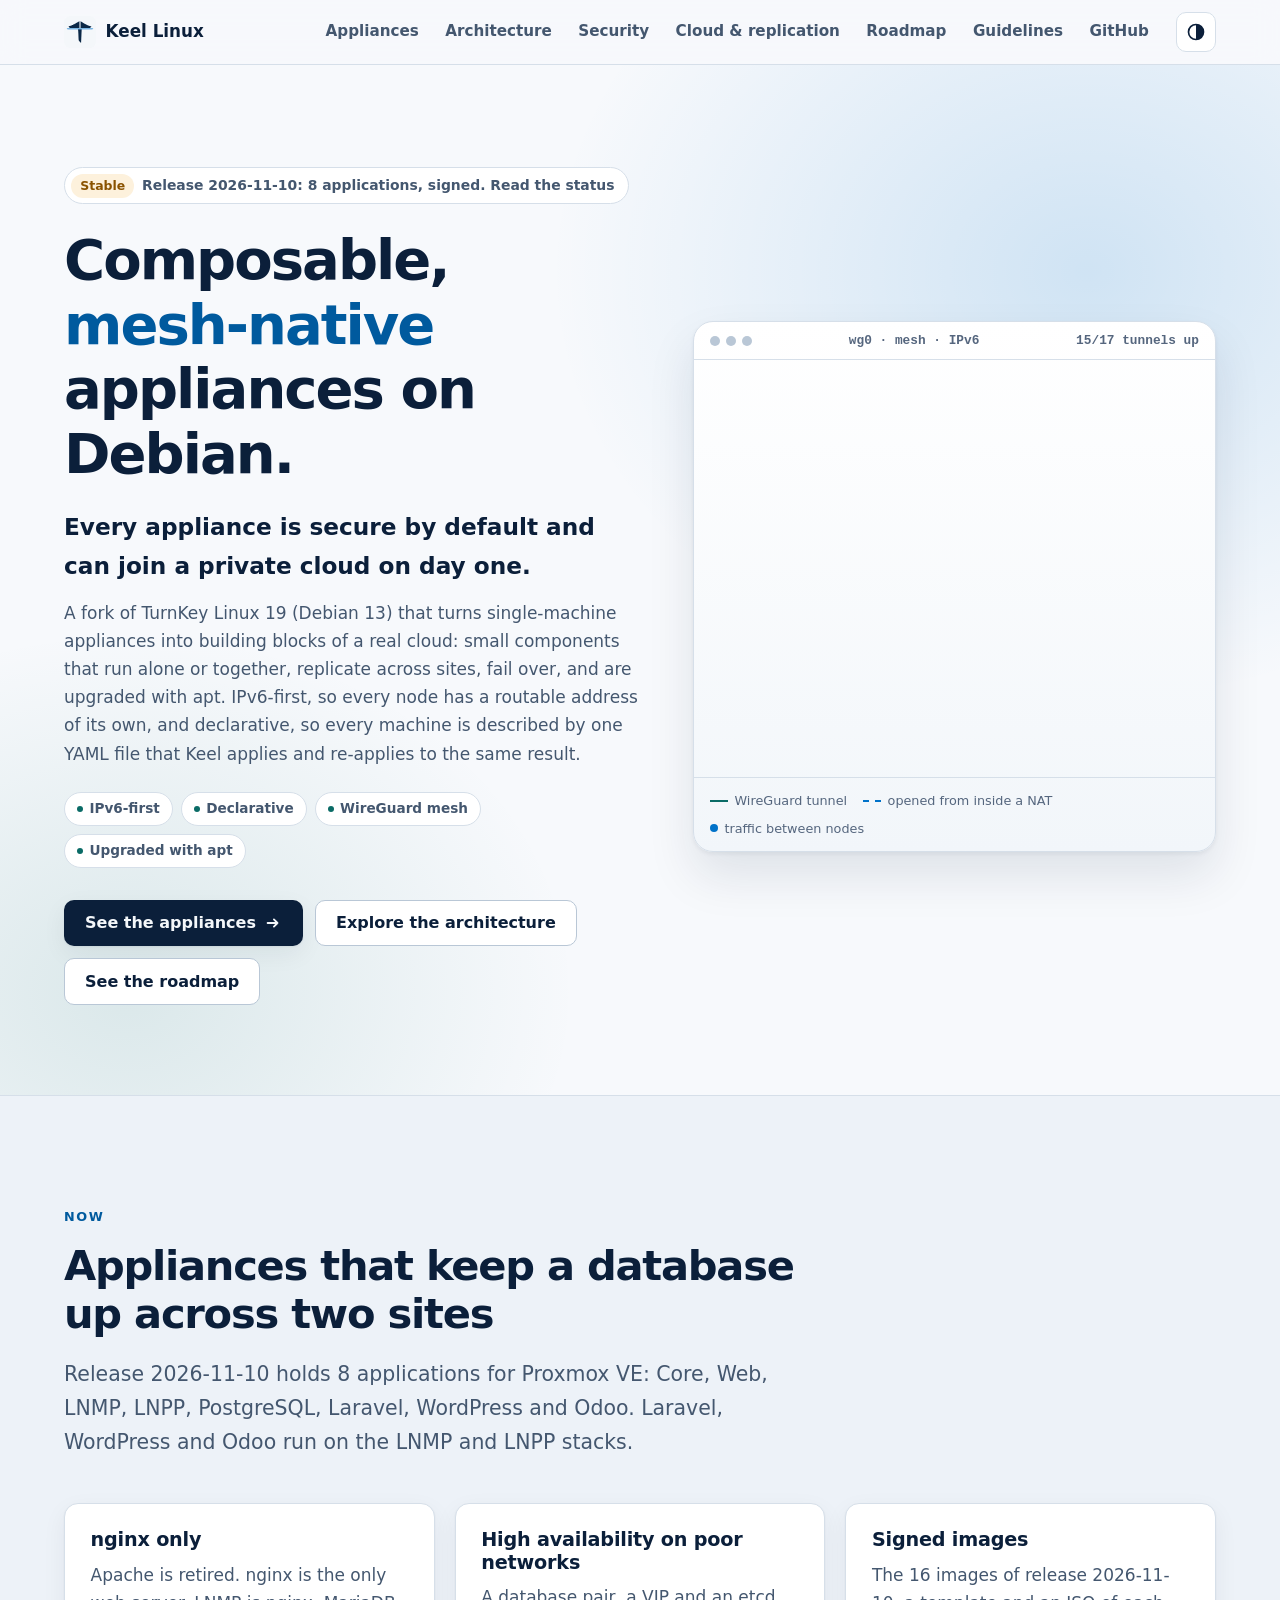
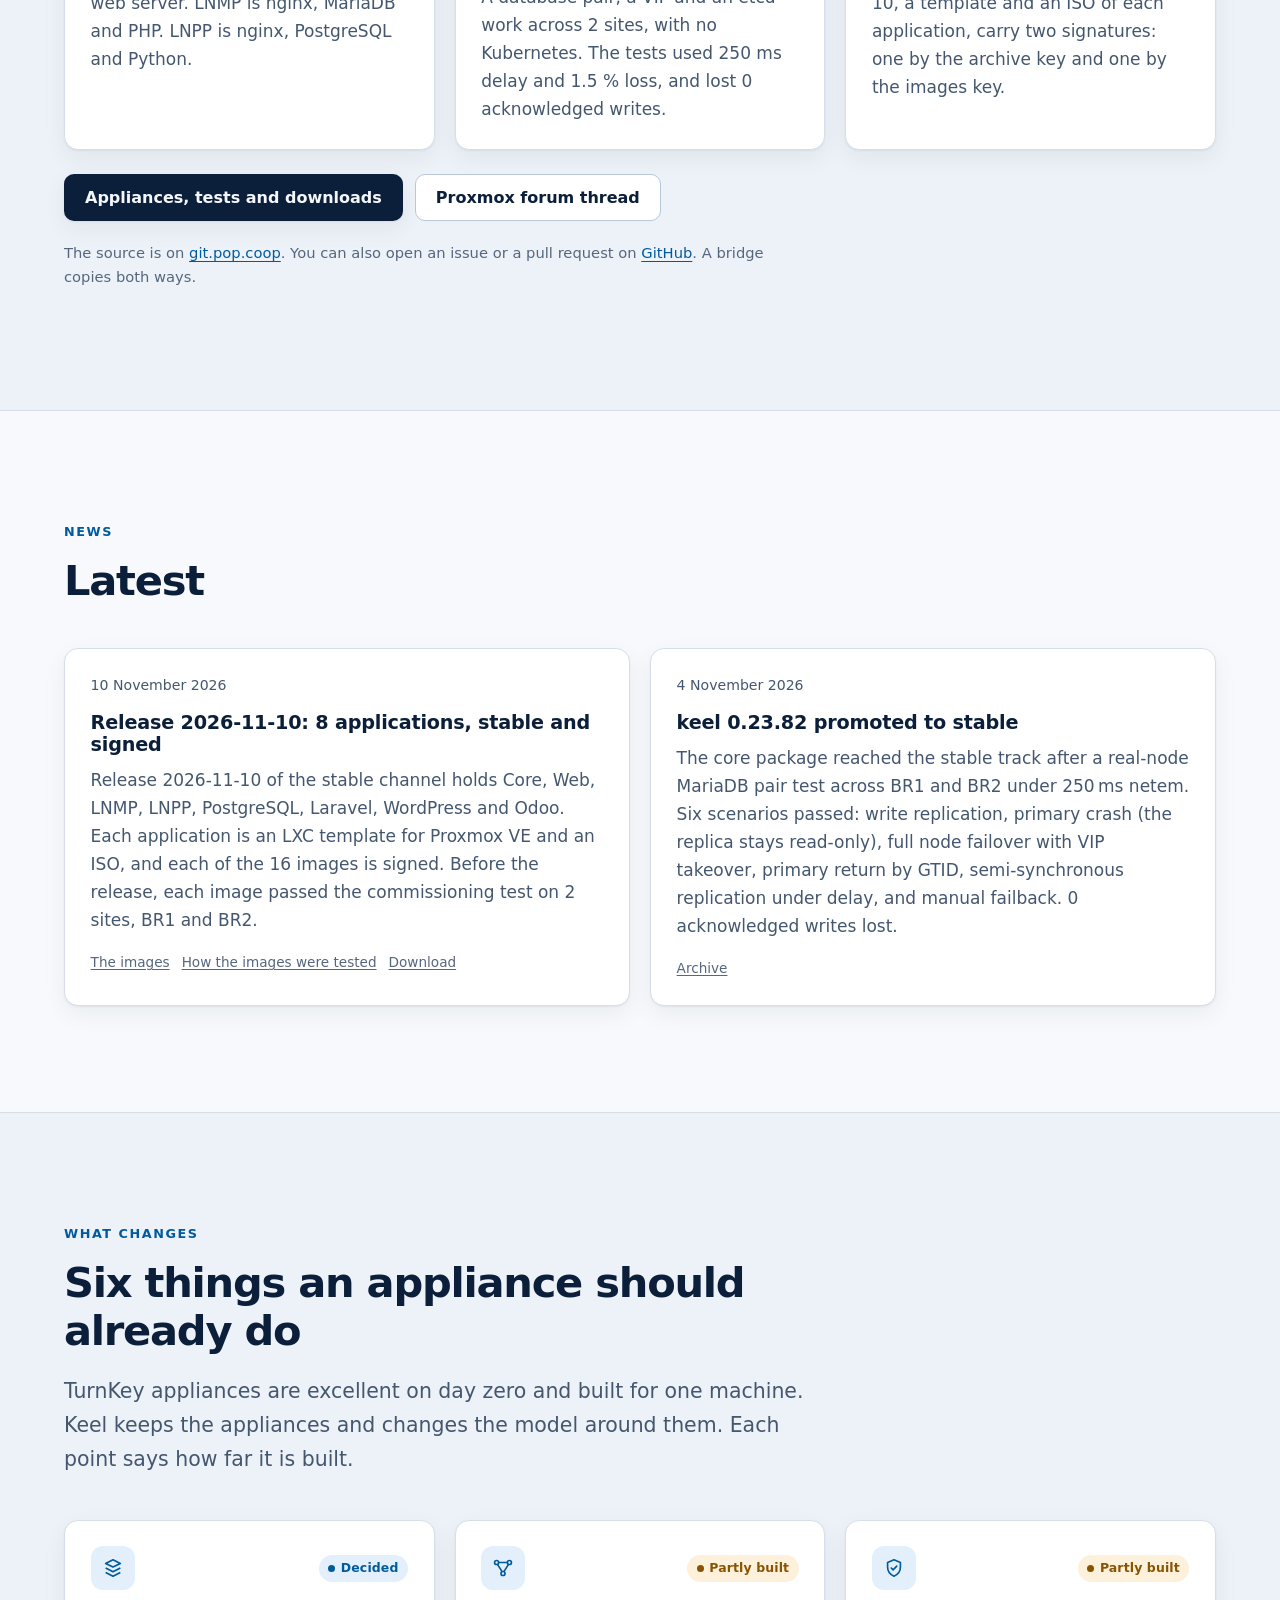
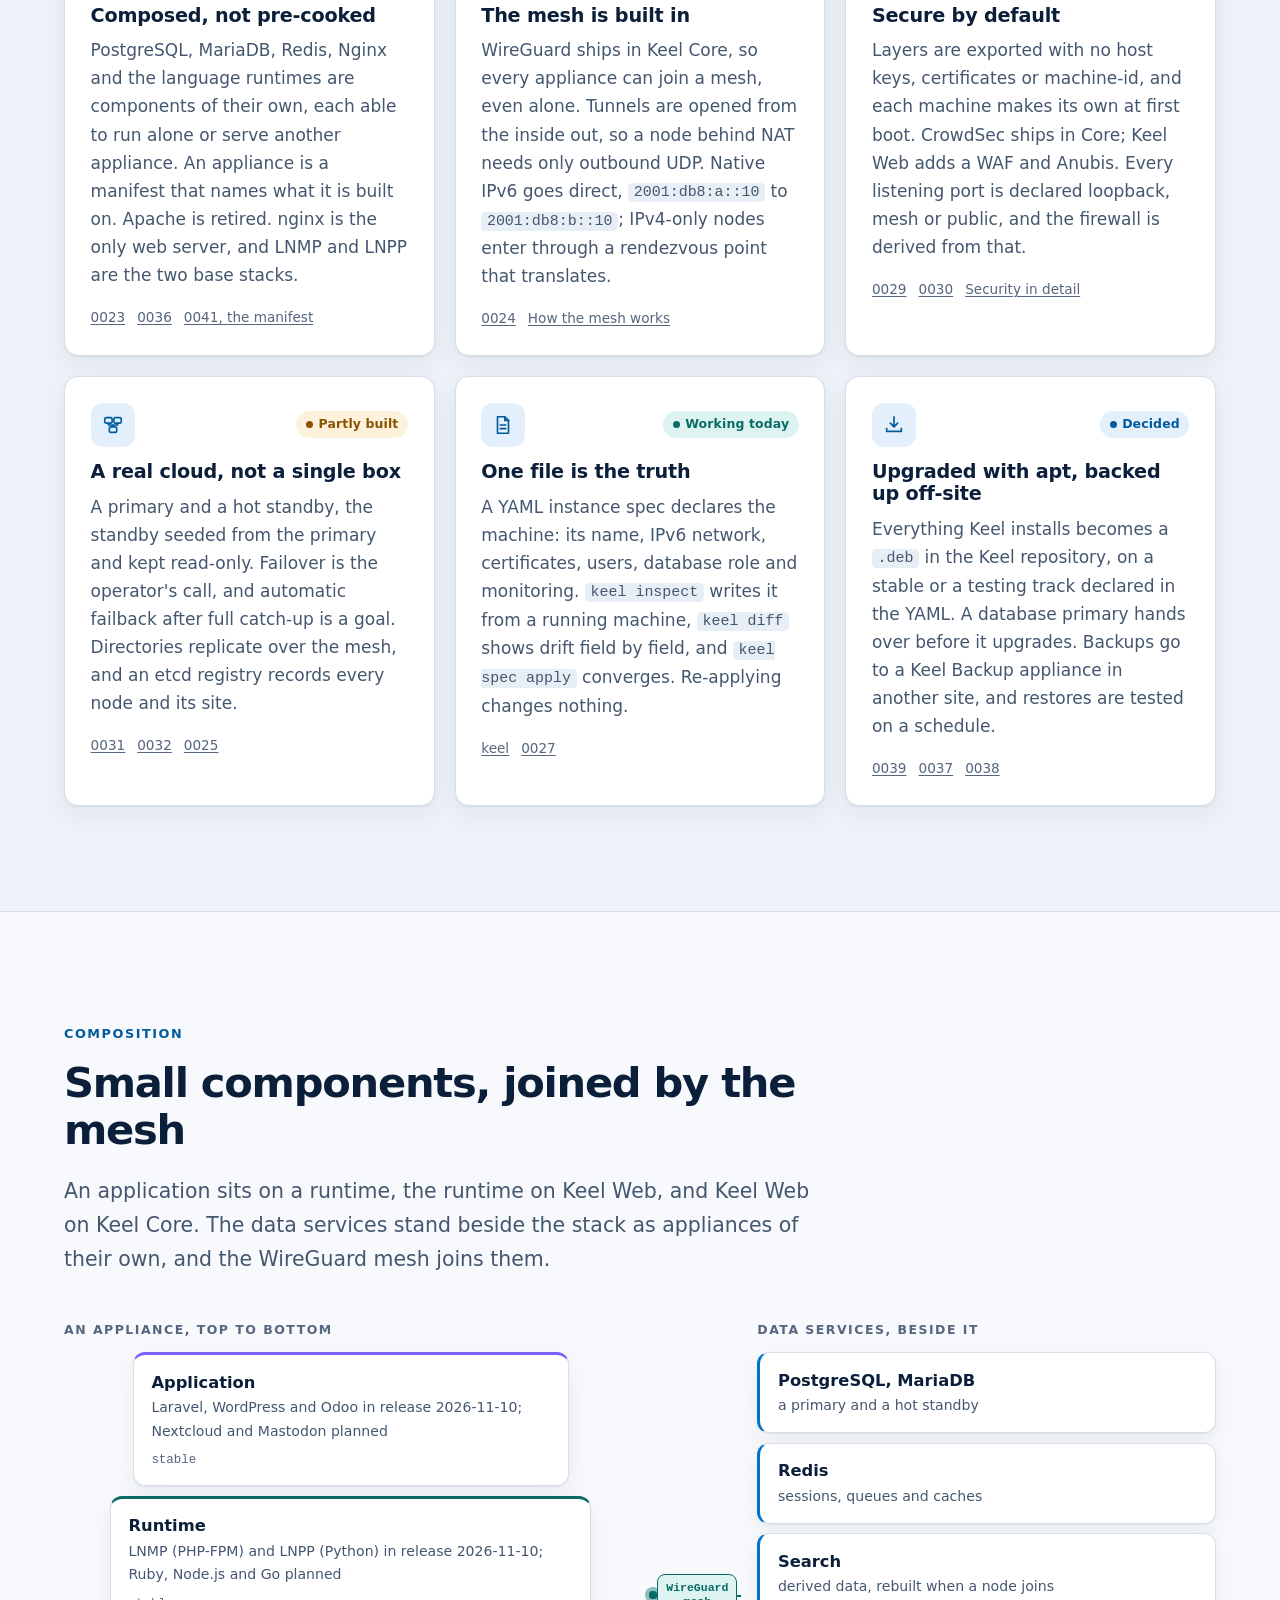
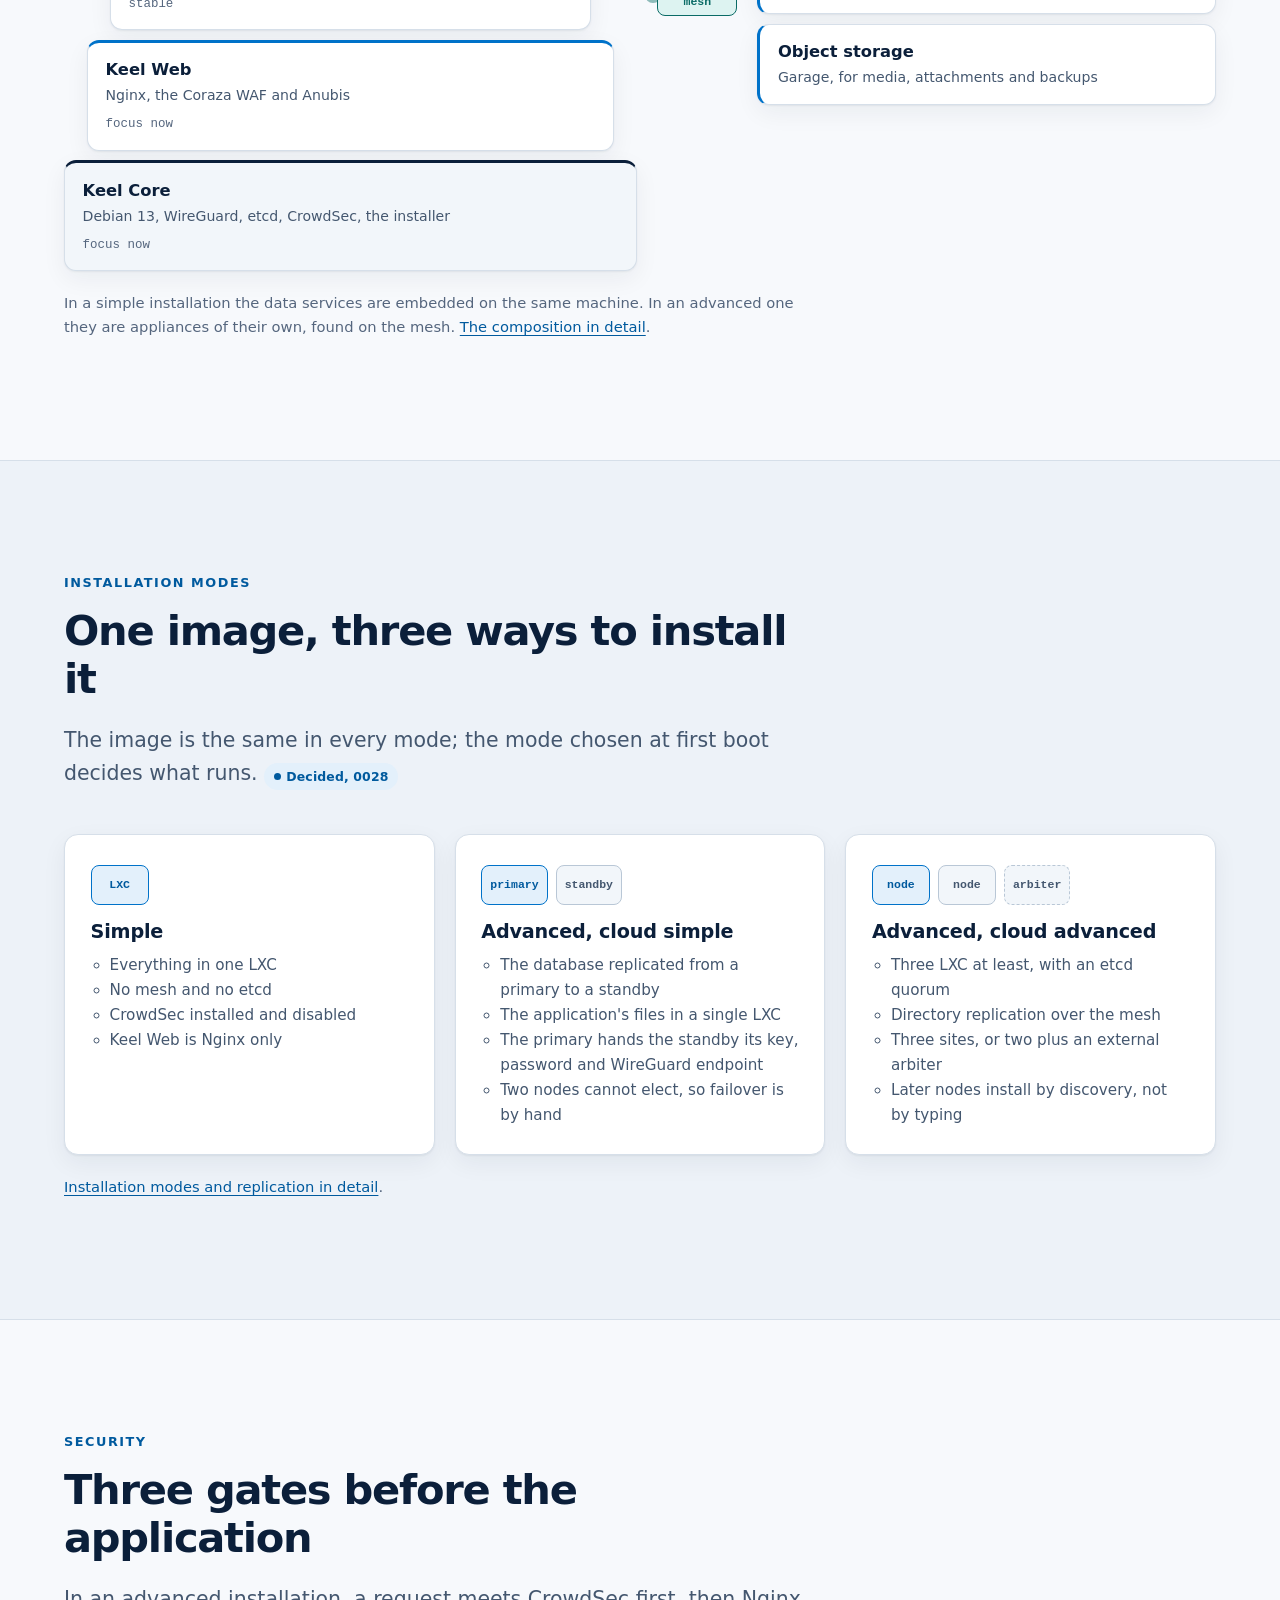
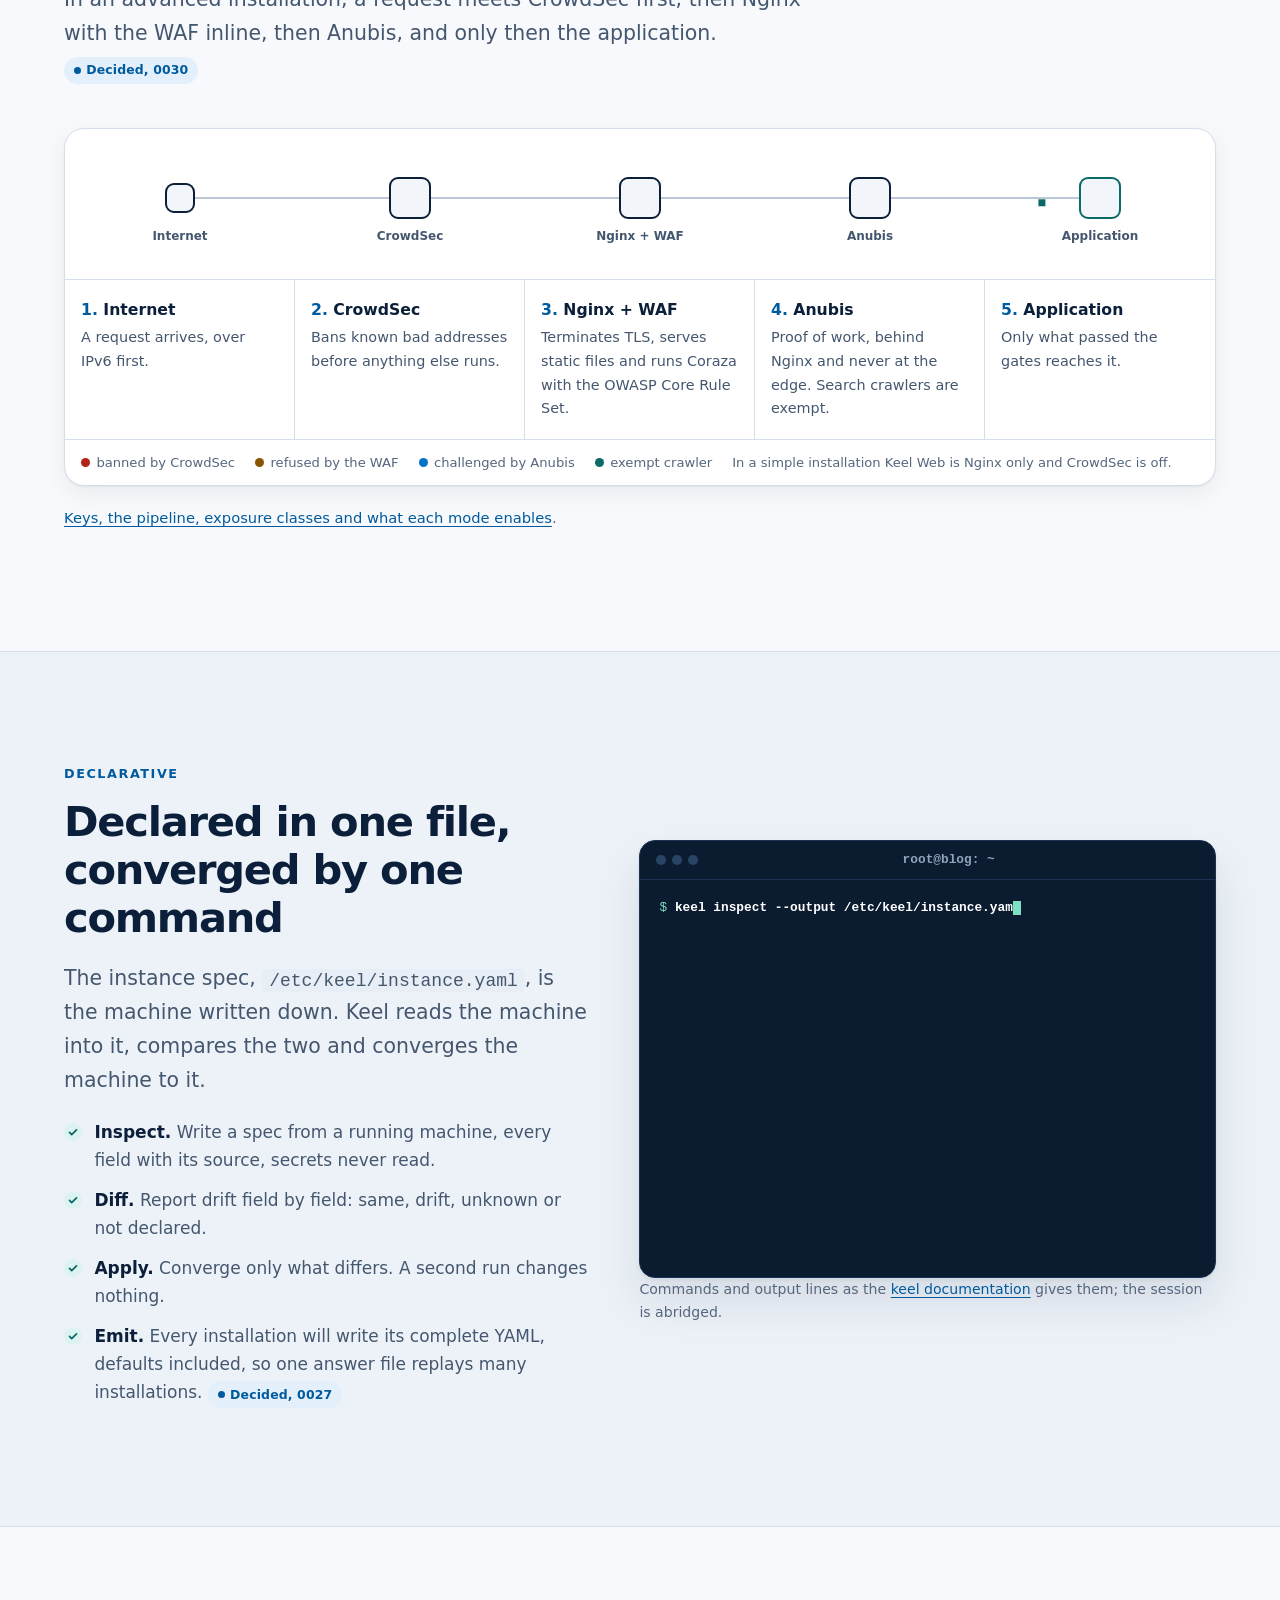
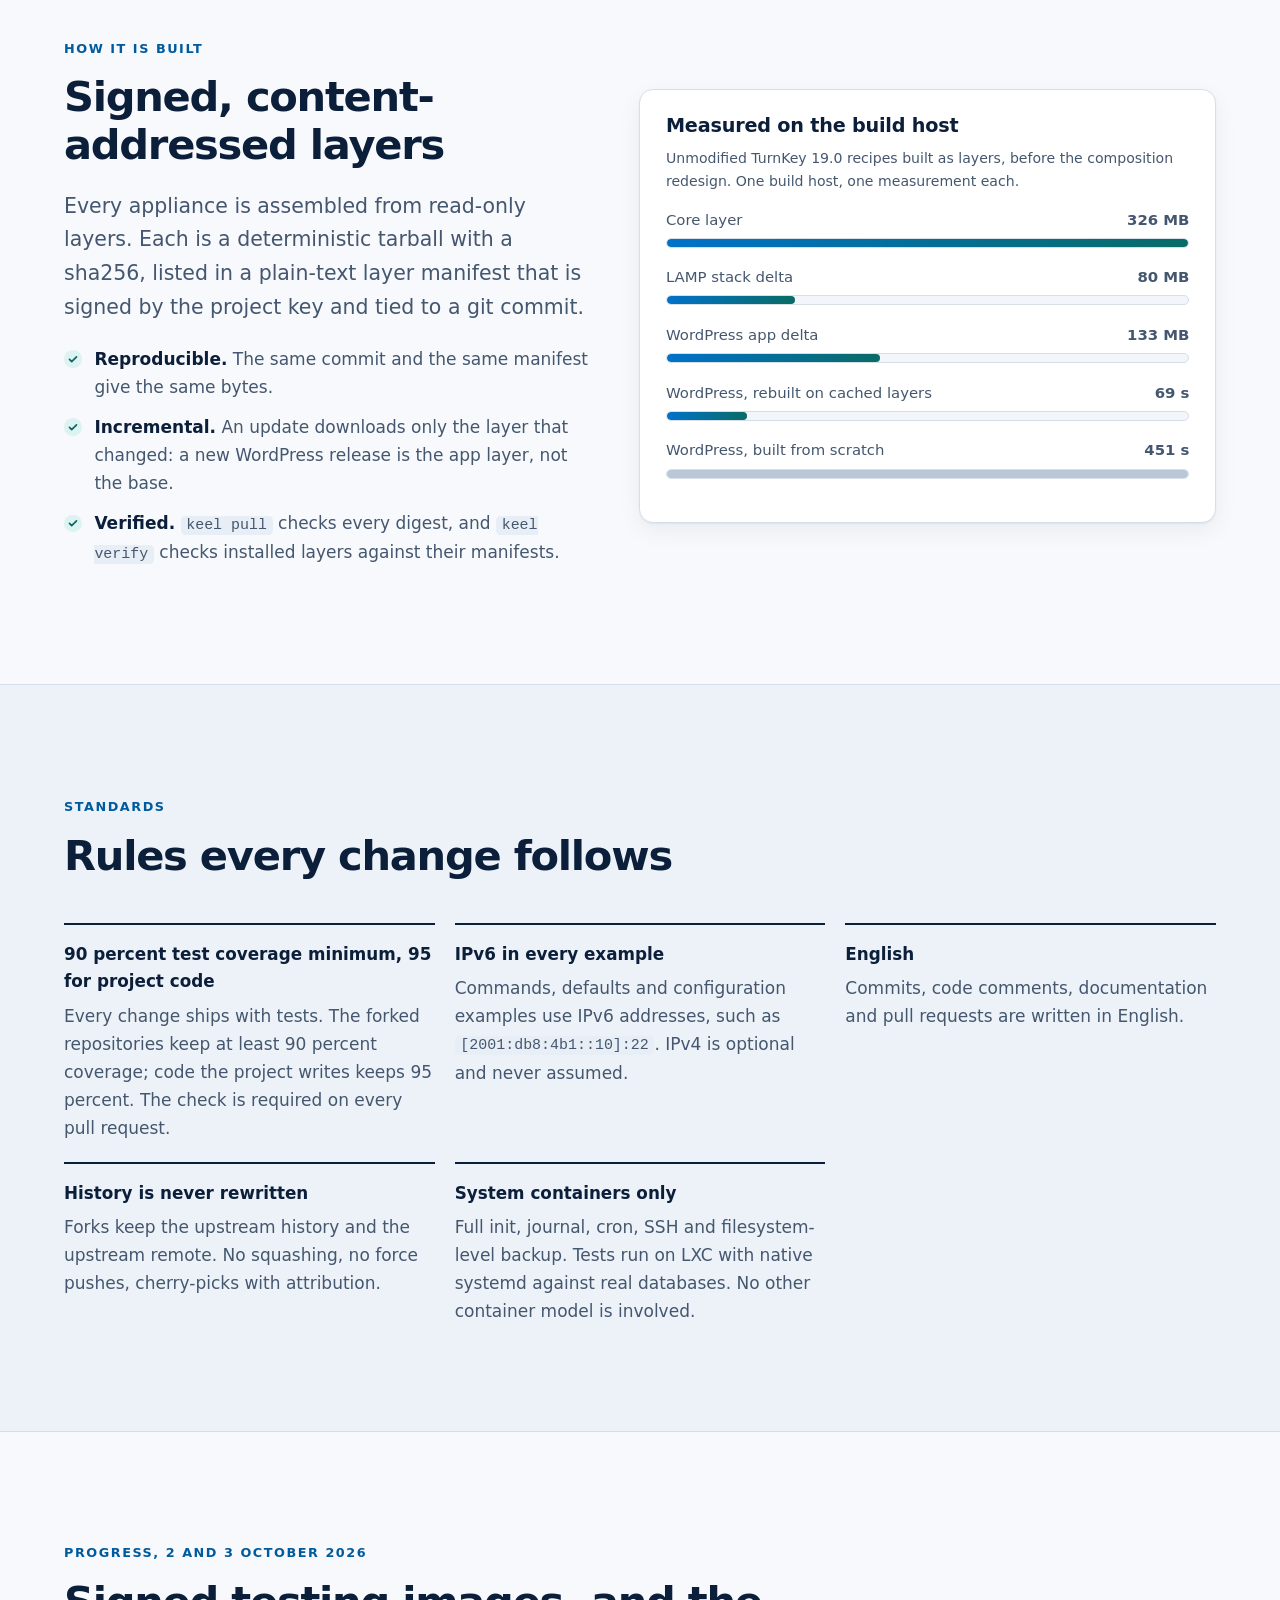
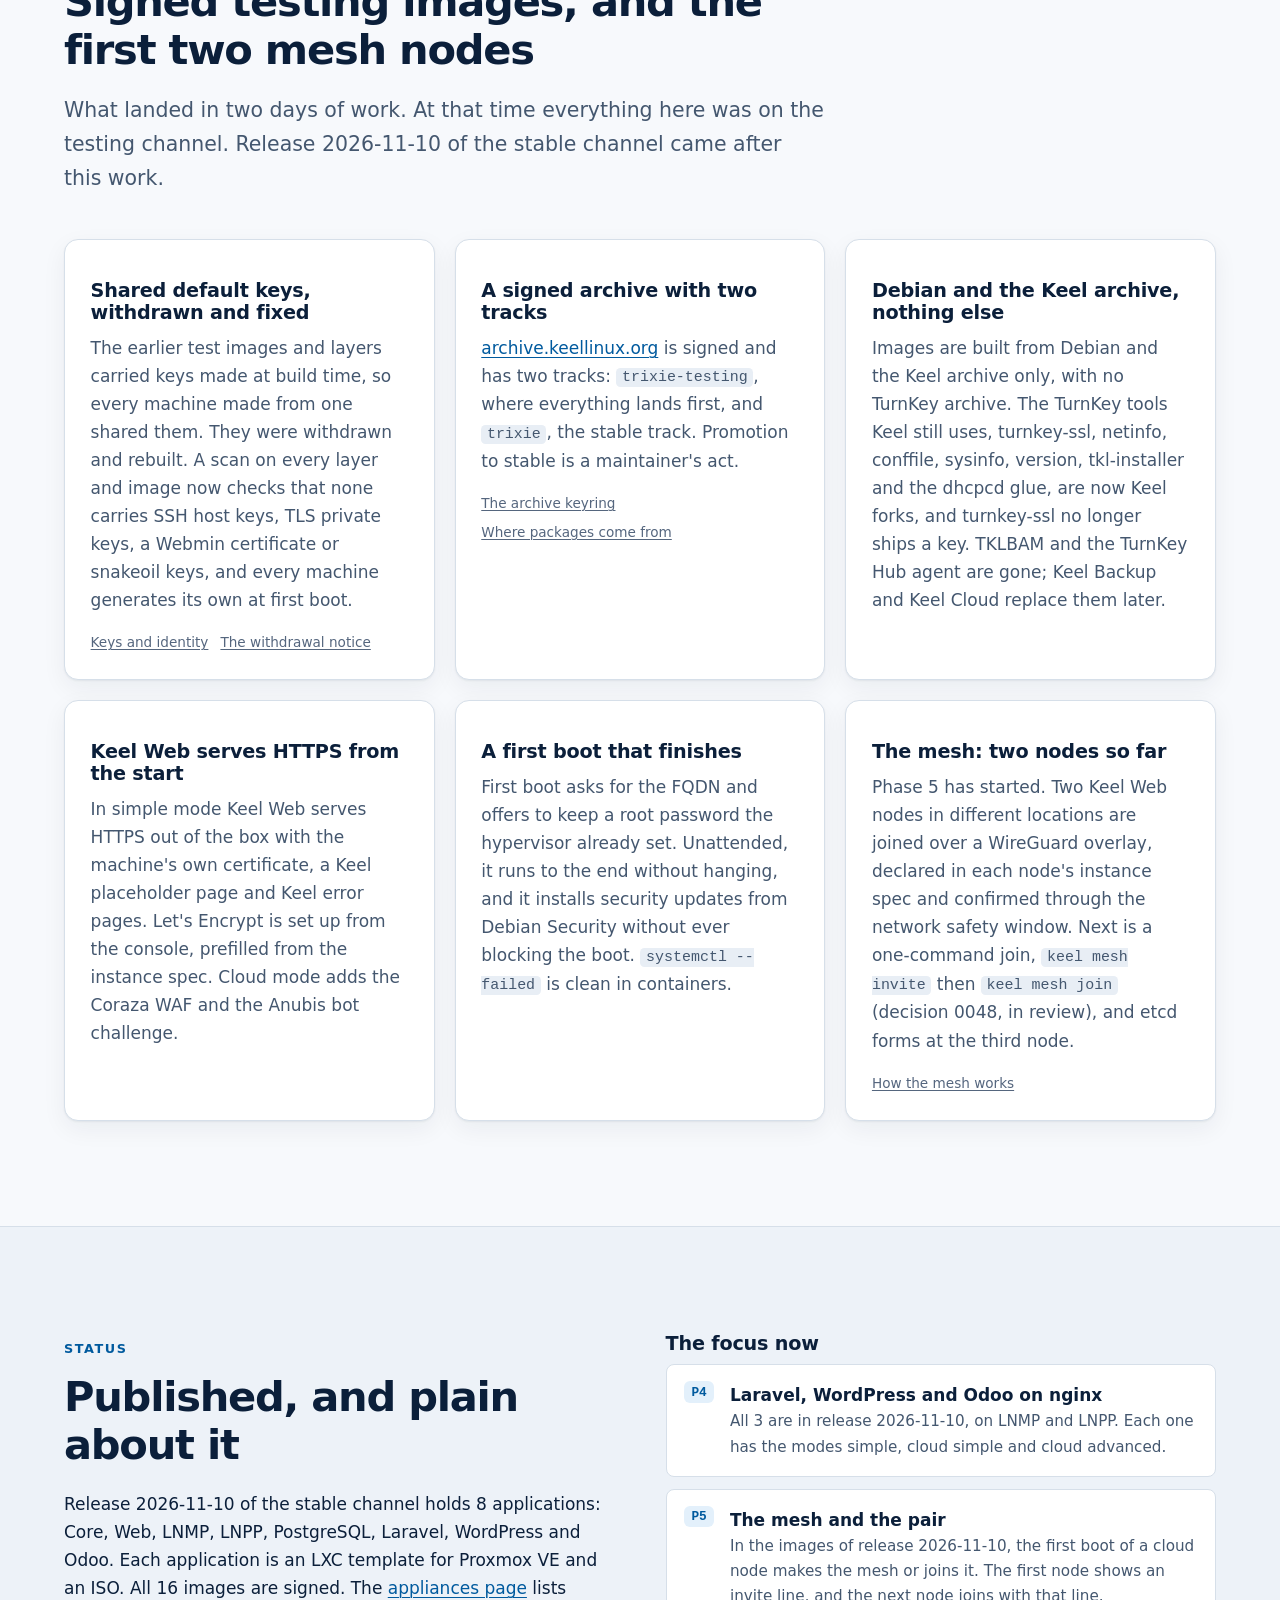
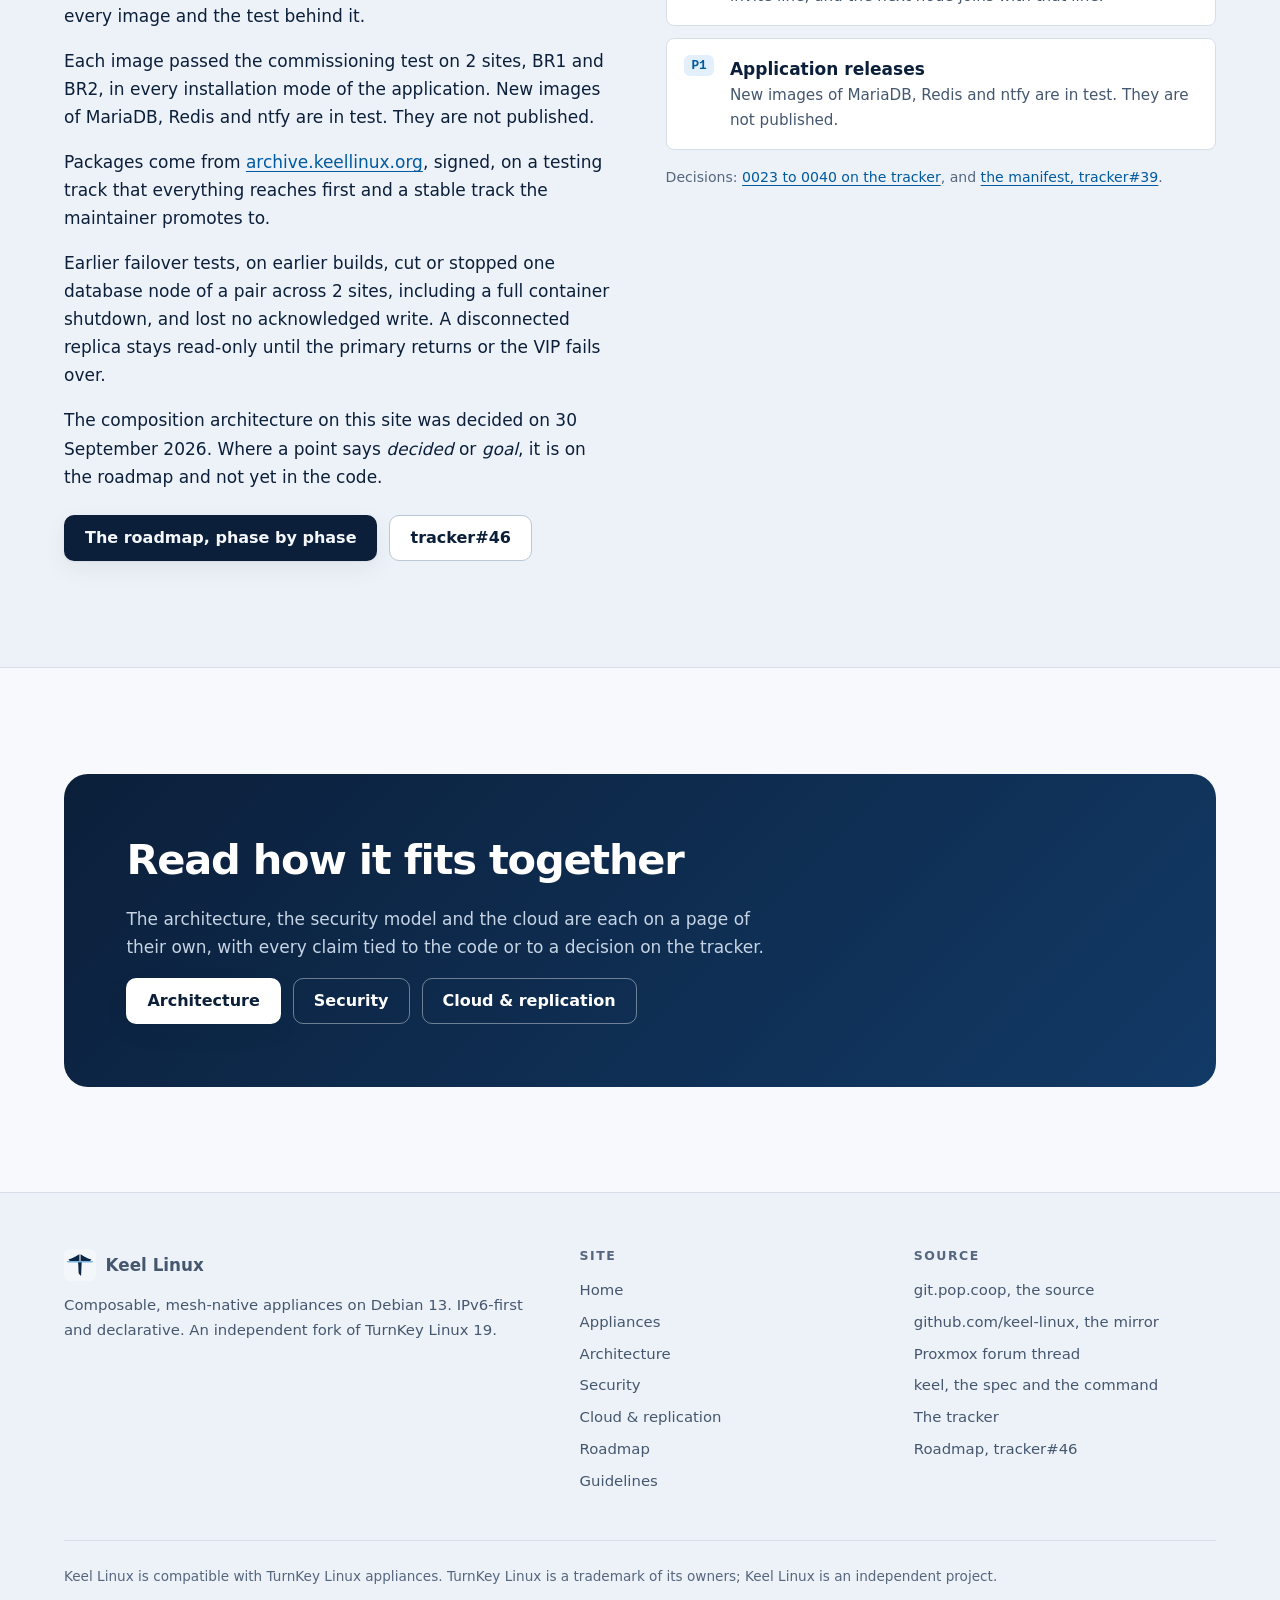
==== commit e29fc0ca: "docs: the other pages say what release 2026-11-10 published The roadmap, security and cloud pages an" ====
--- a/index.html
+++ b/index.html
@@ -441,7 +441,7 @@
         <div class="section-head" data-reveal>
           <span class="eyebrow">Progress, 2 and 3 October 2026</span>
           <h2 id="progress-title">Signed testing images, and the first two mesh nodes</h2>
-          <p class="lead">What landed in two days of work. Everything here is on the testing channel and not meant for production.</p>
+          <p class="lead">What landed in two days of work. At that time everything here was on the testing channel. Release 2026-11-10 of the stable channel came after this work.</p>
         </div>
         <ul class="grid grid-3">
           <li class="card" data-reveal>
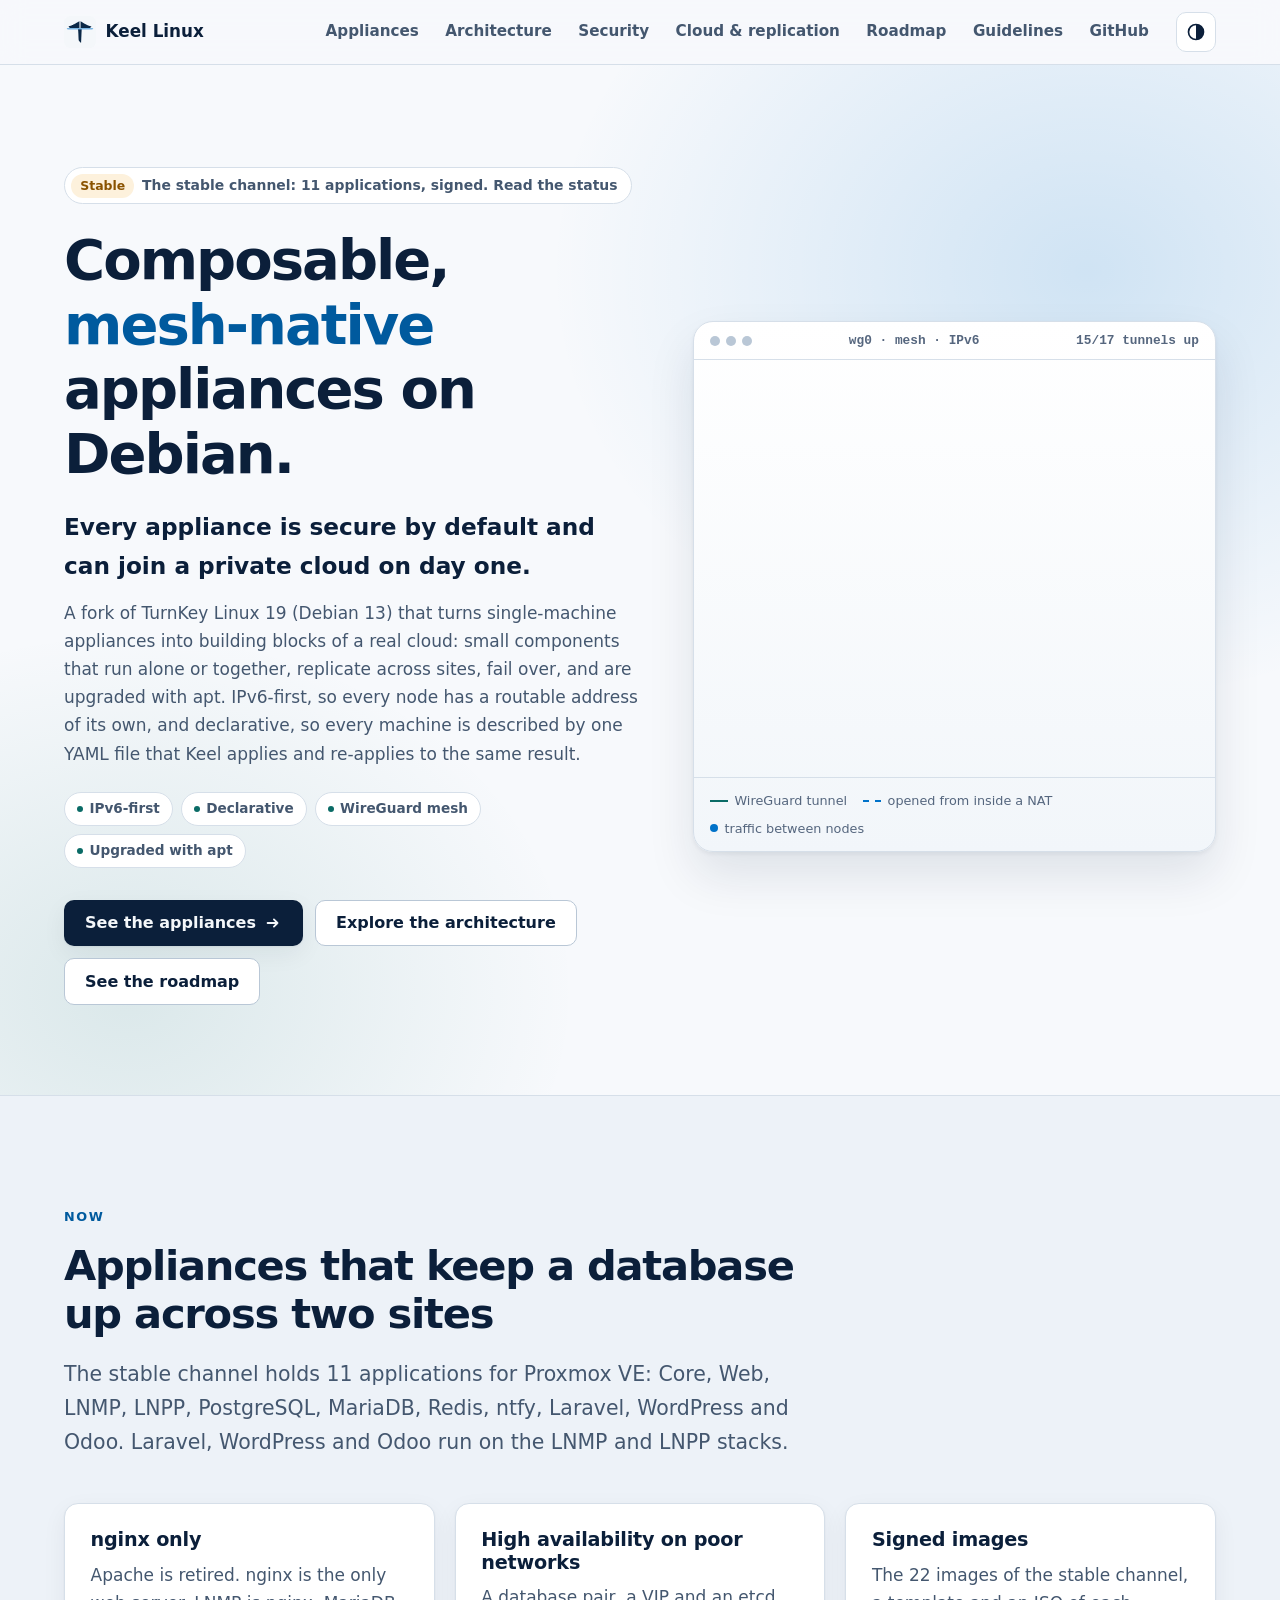
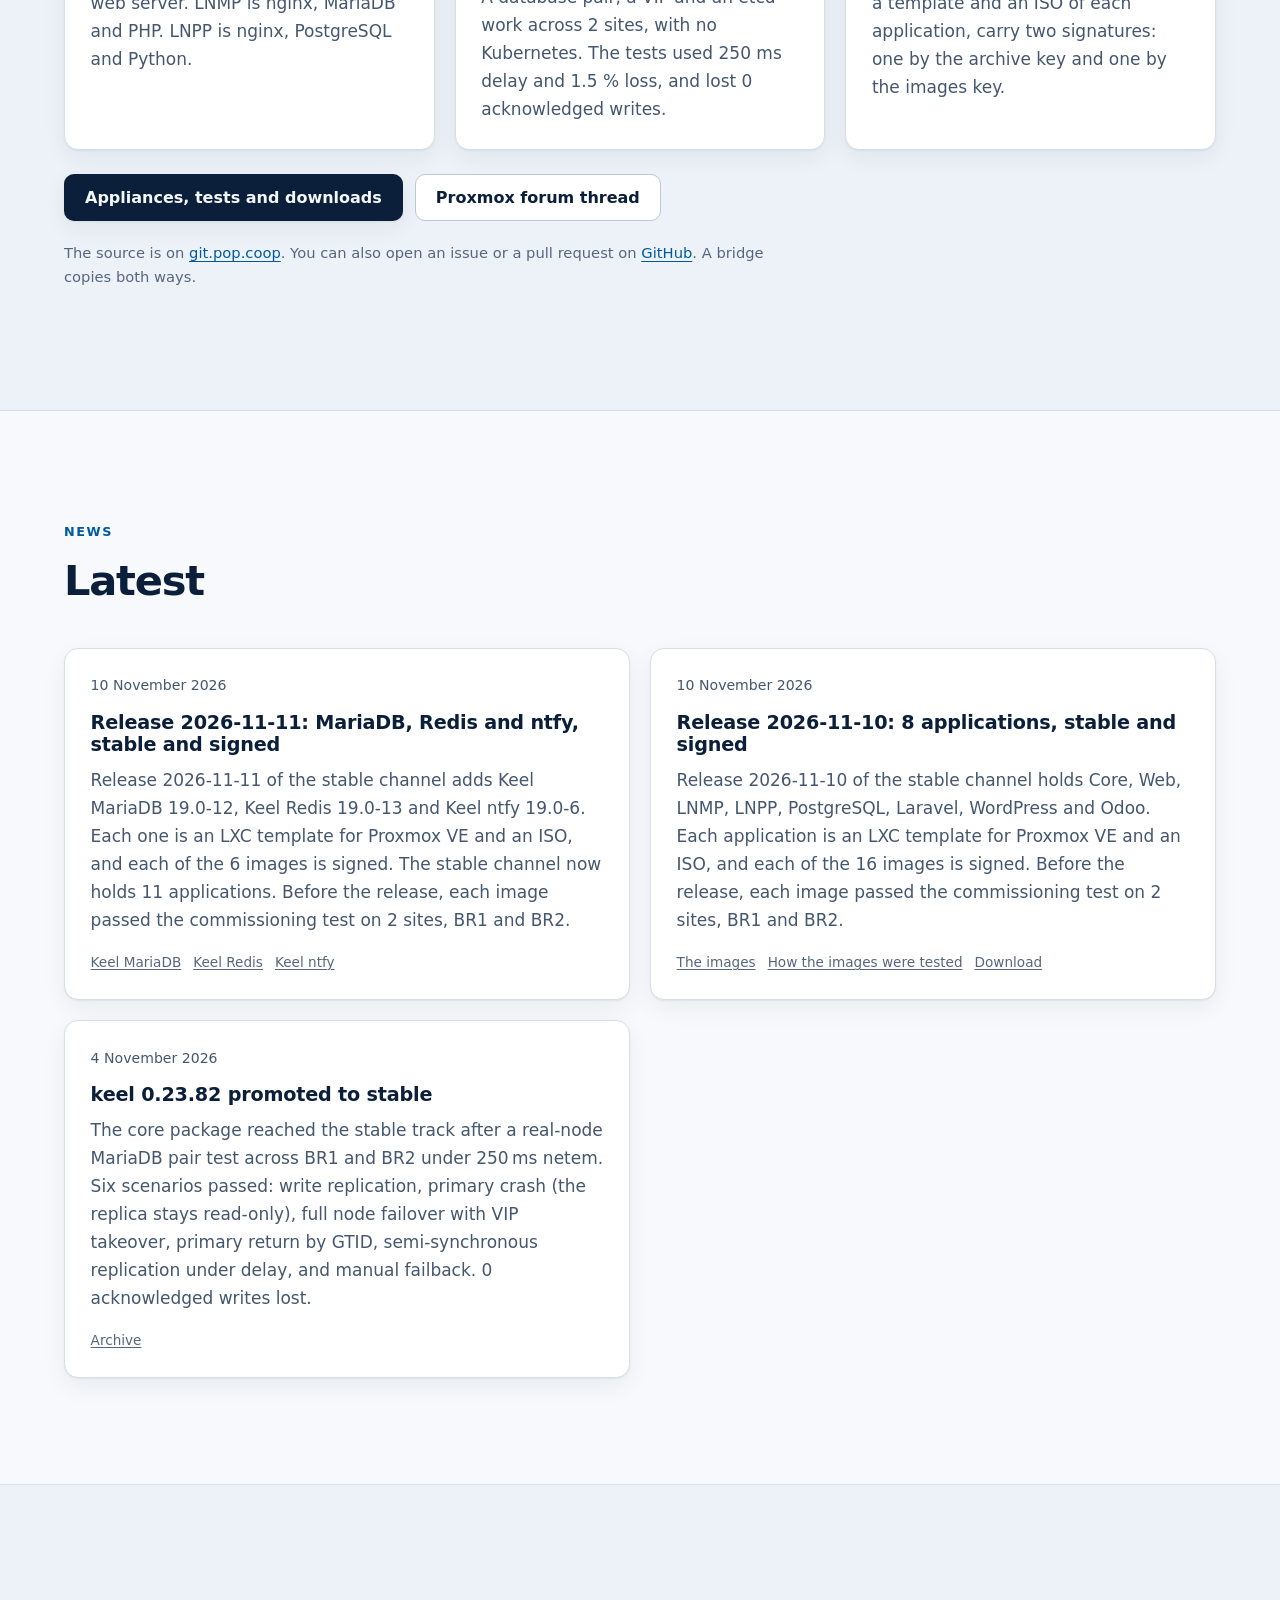
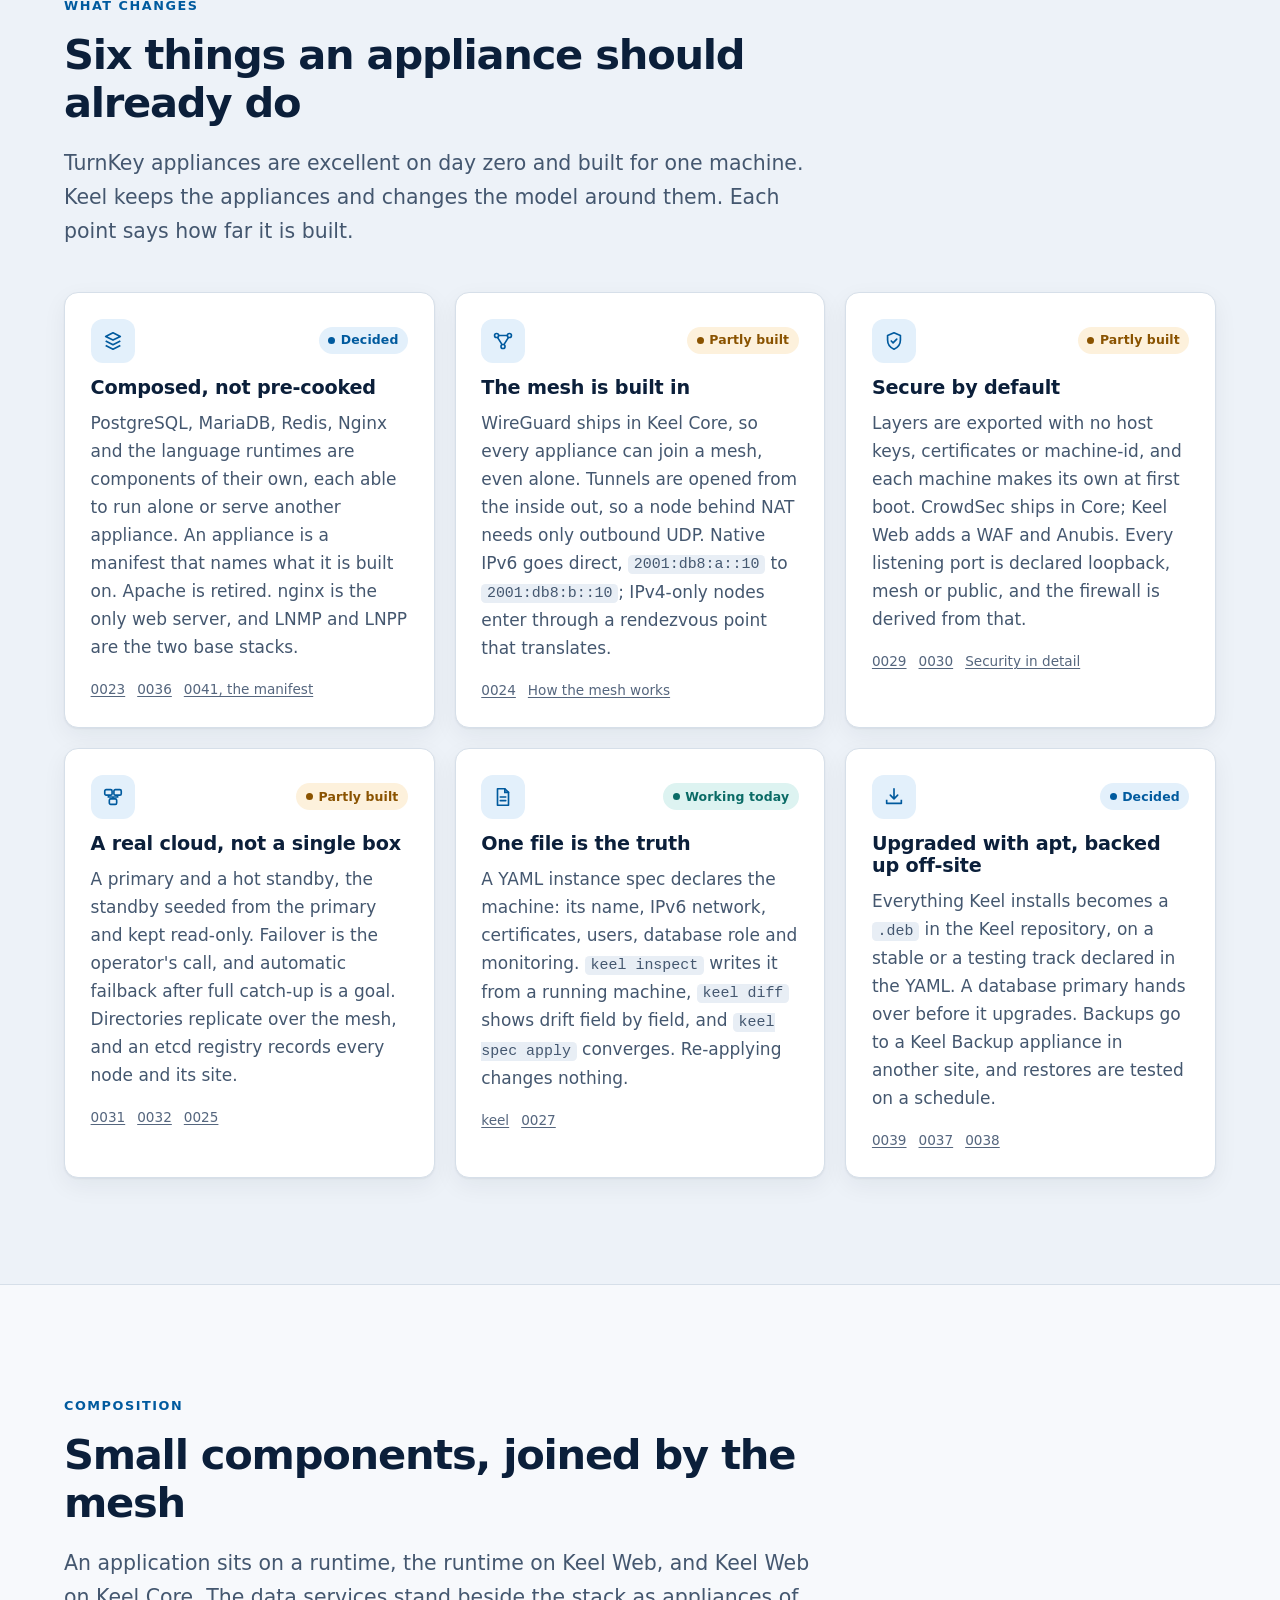
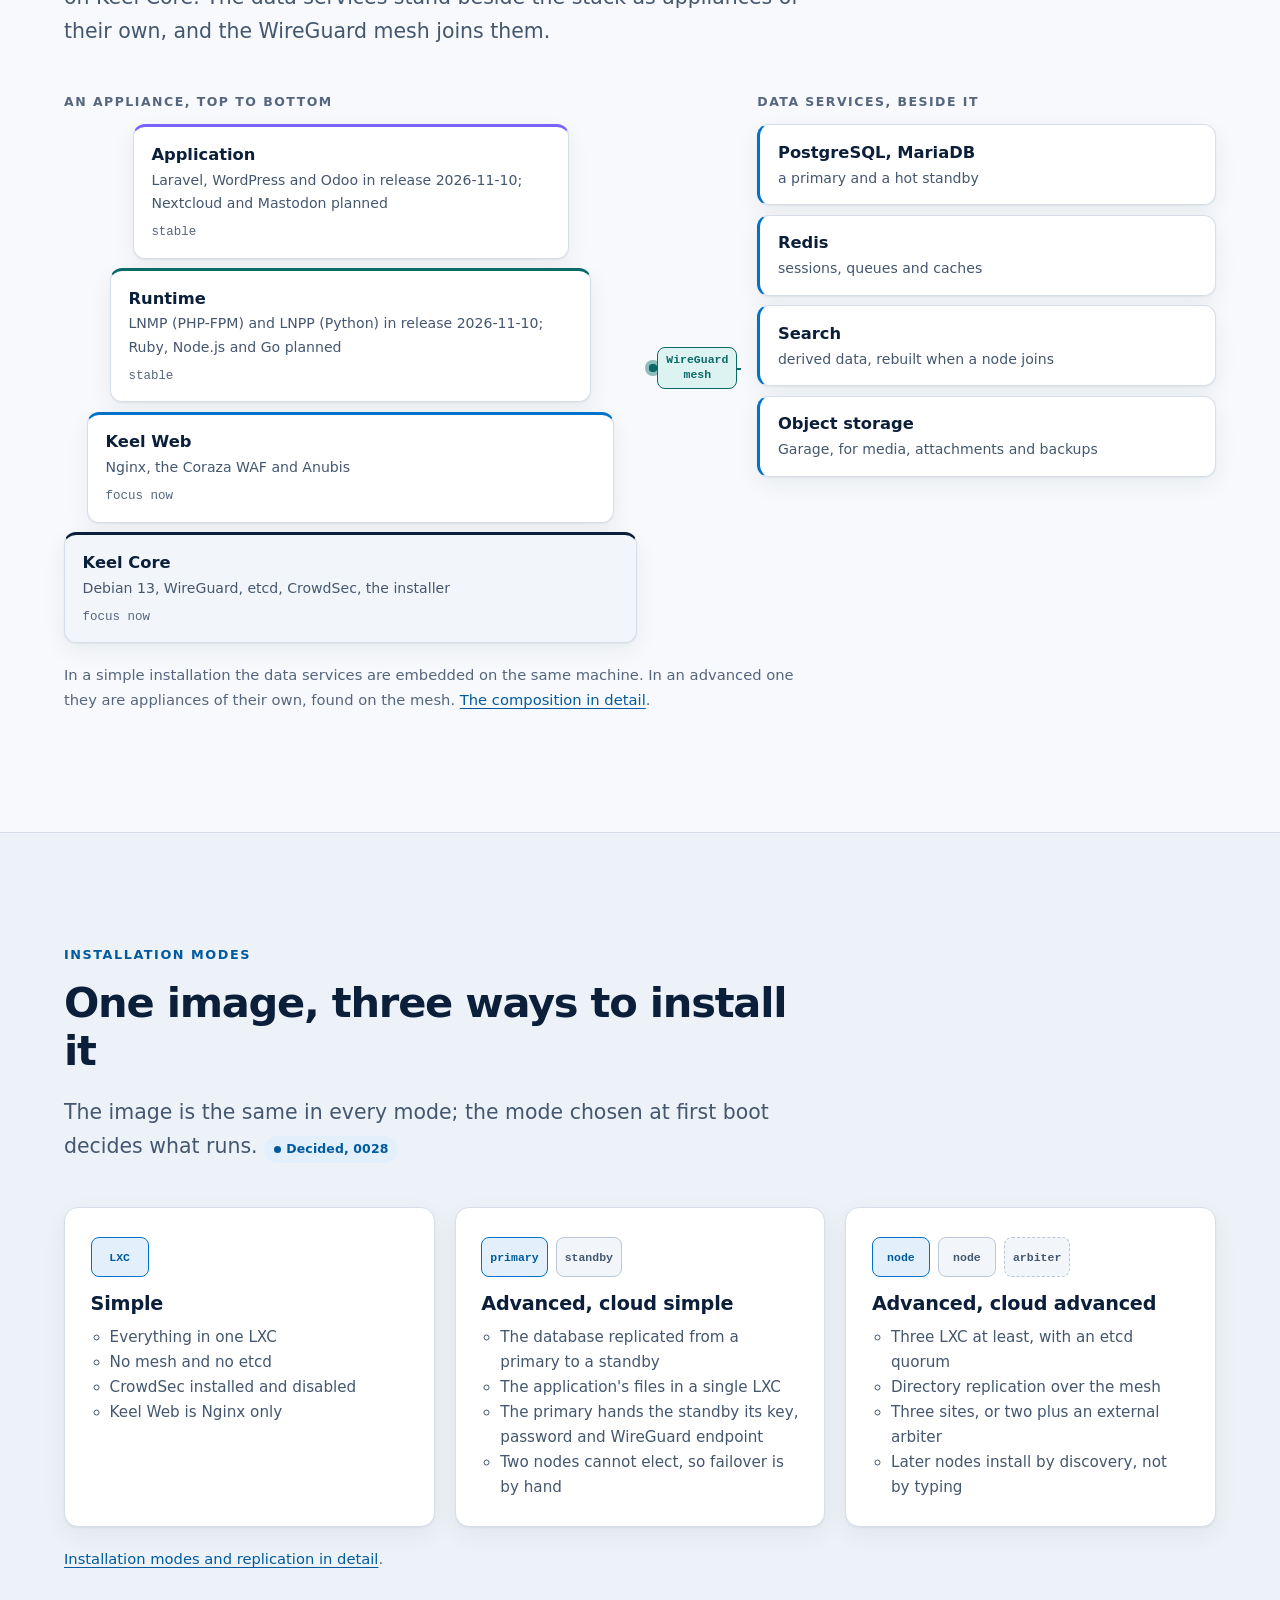
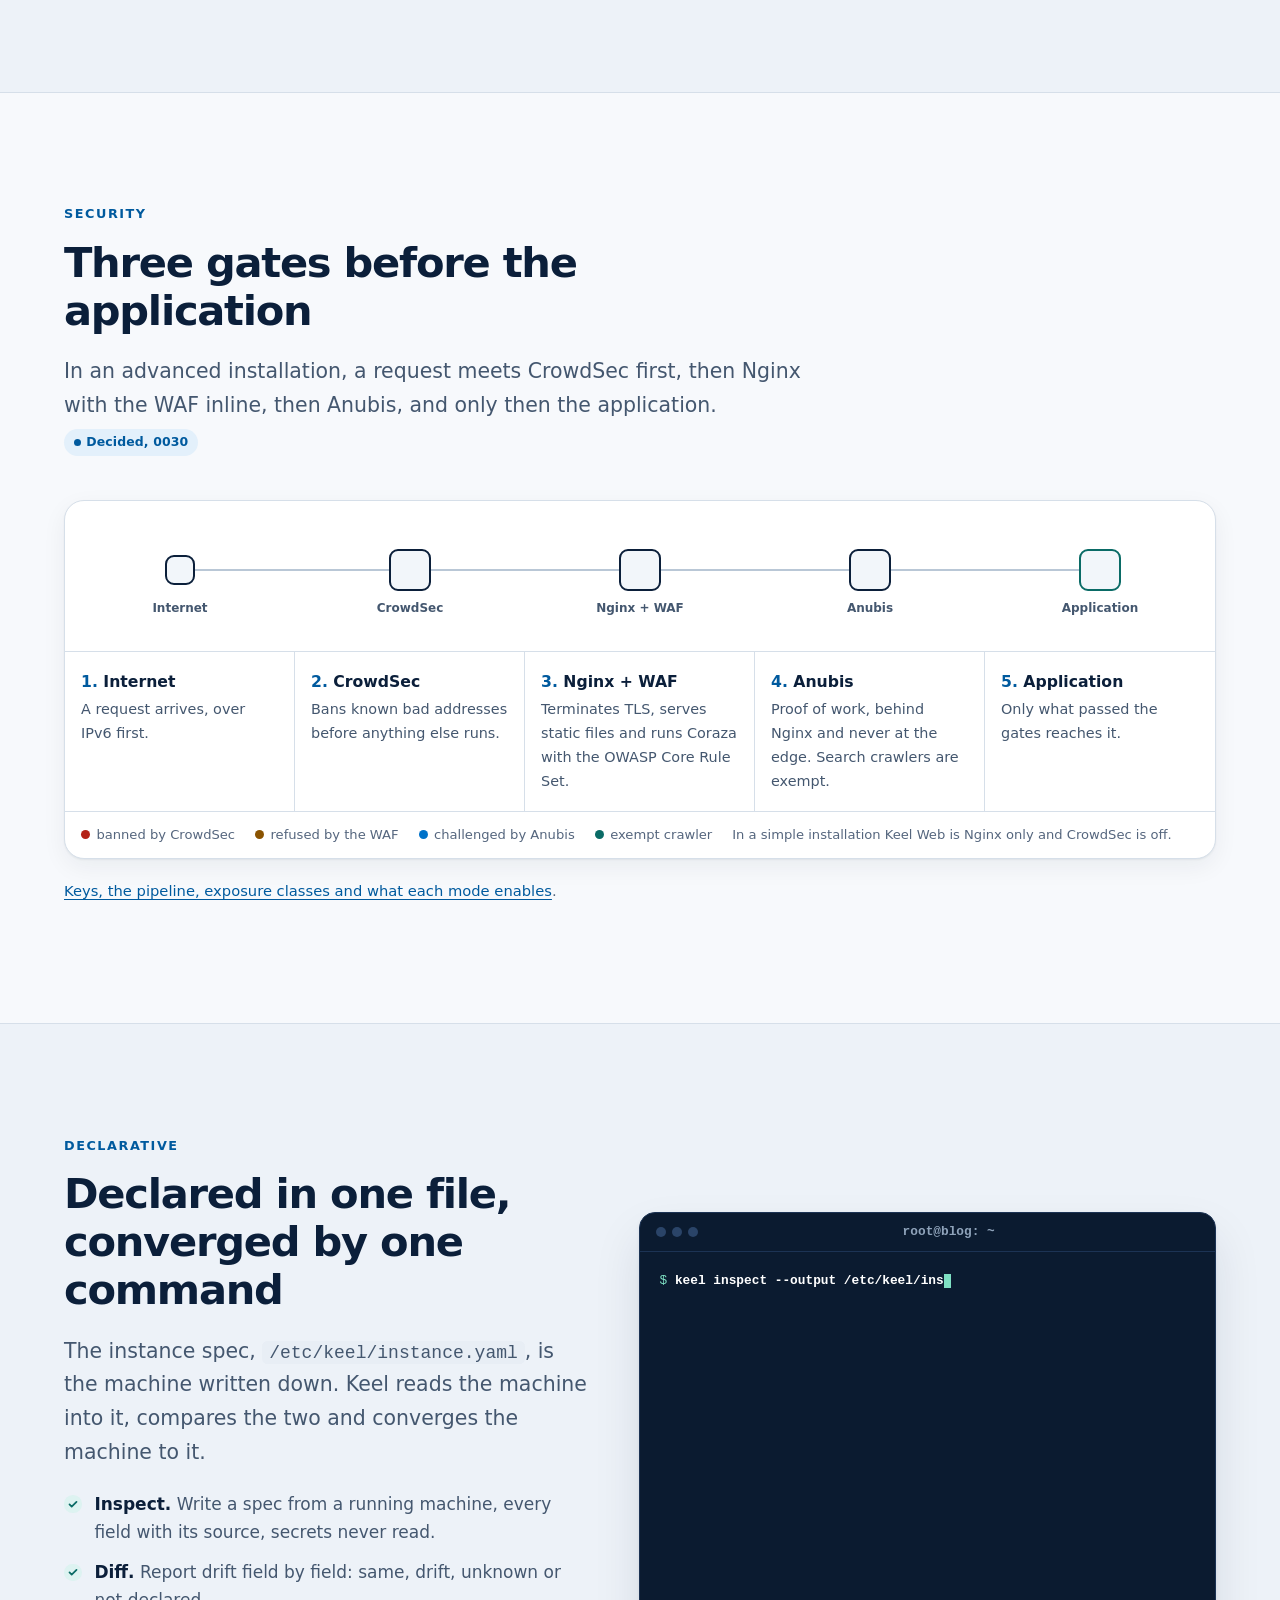
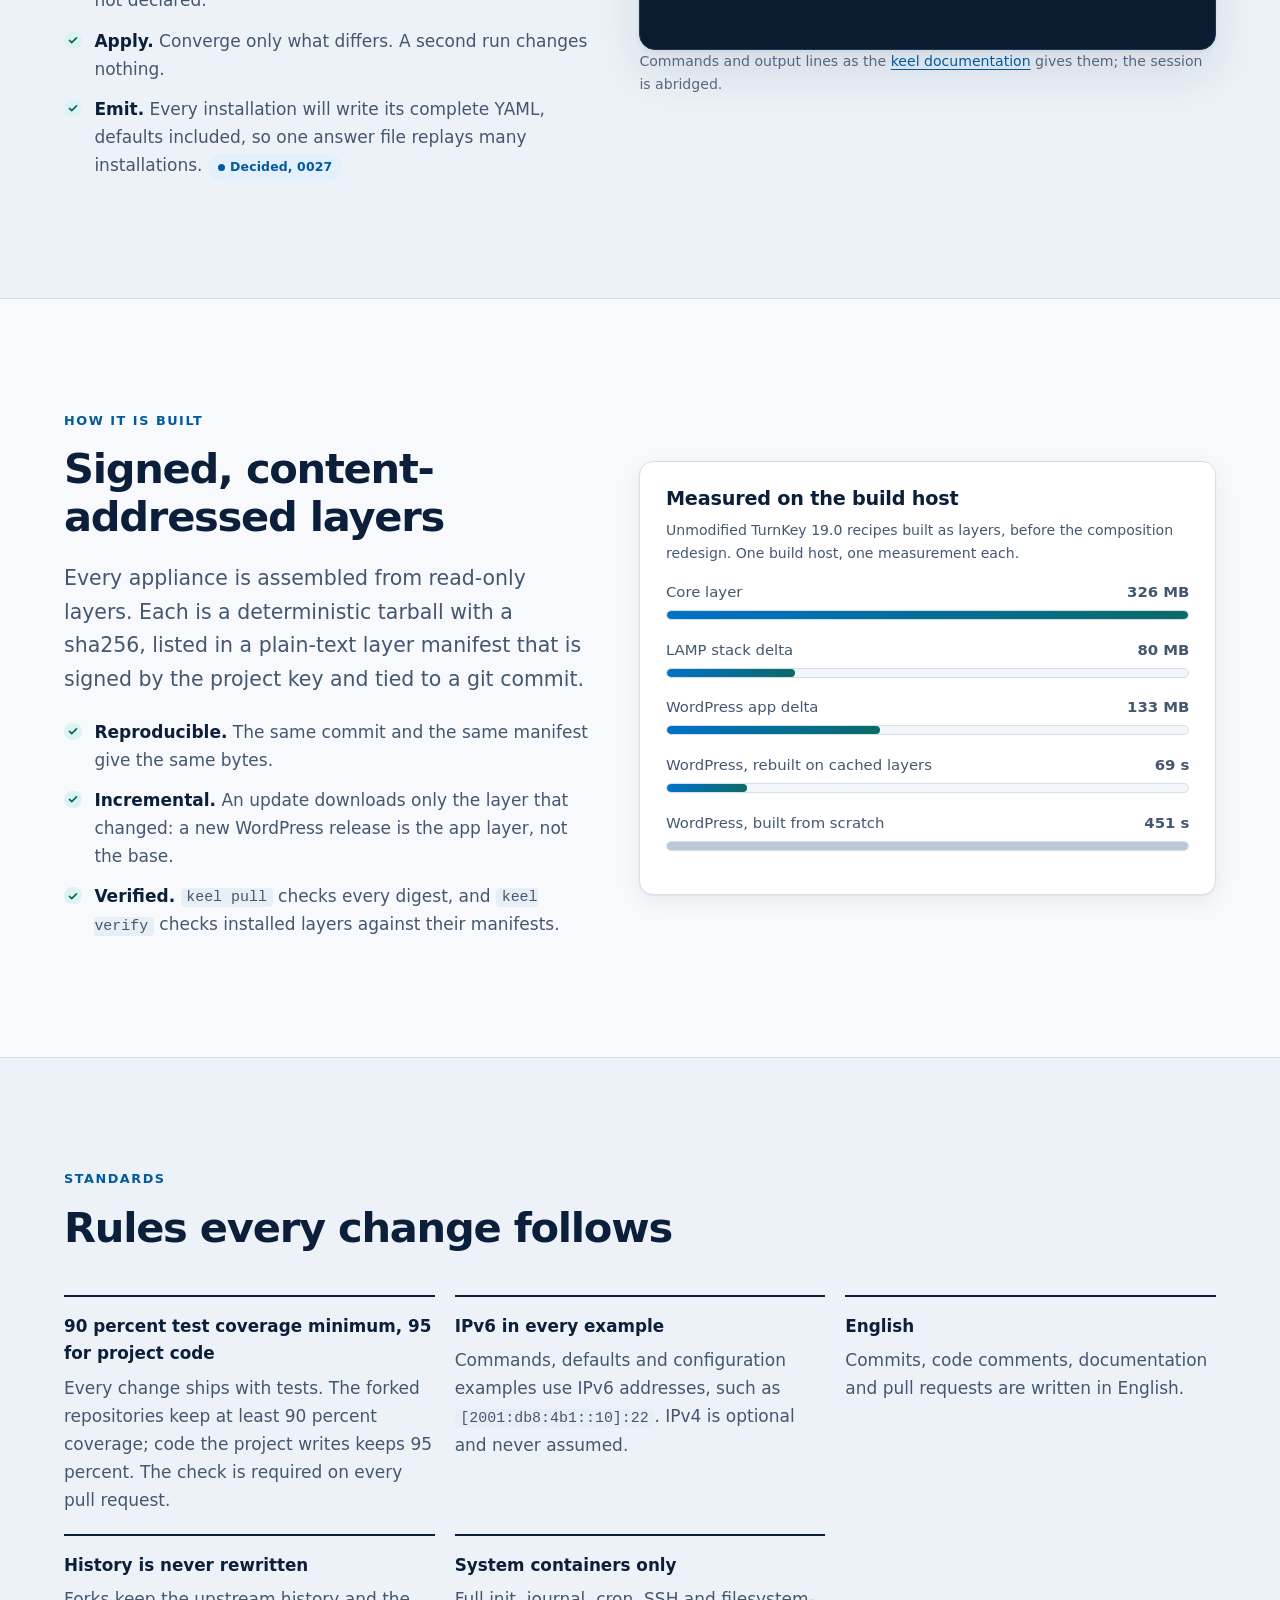
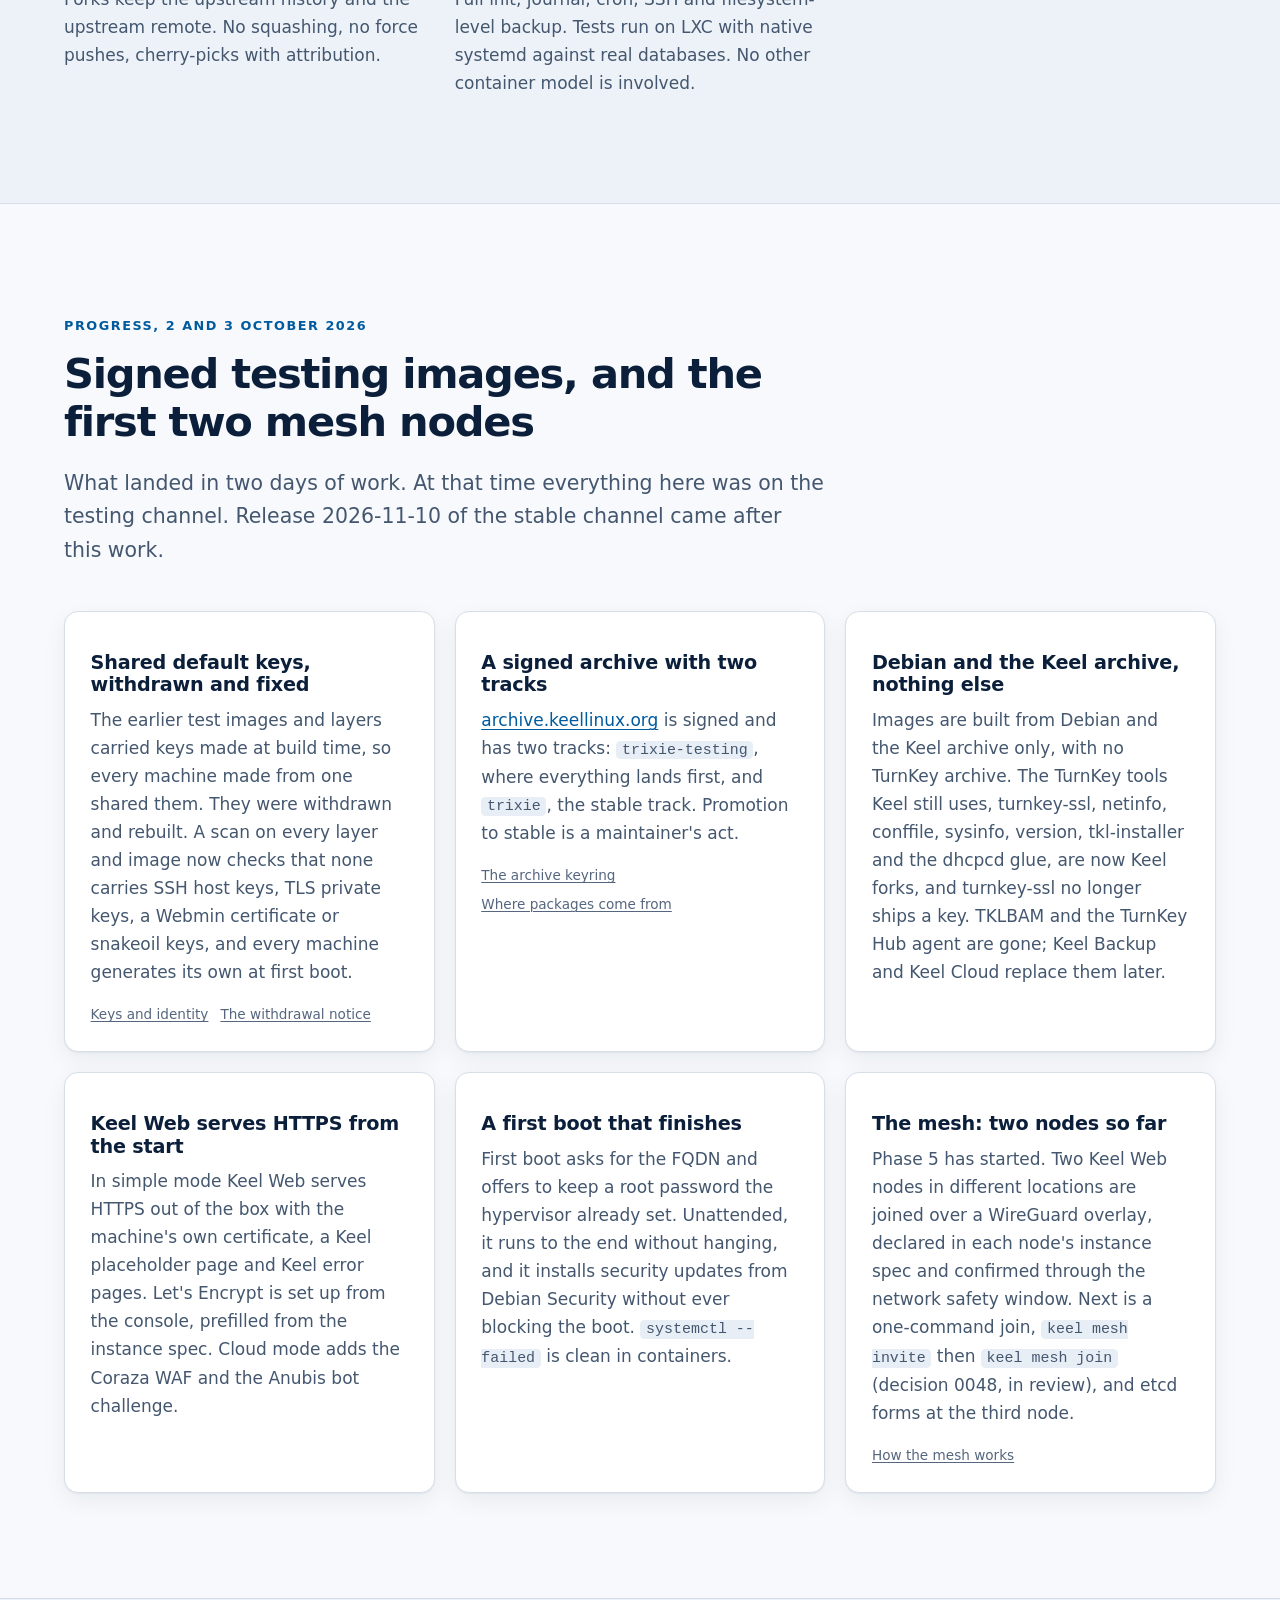
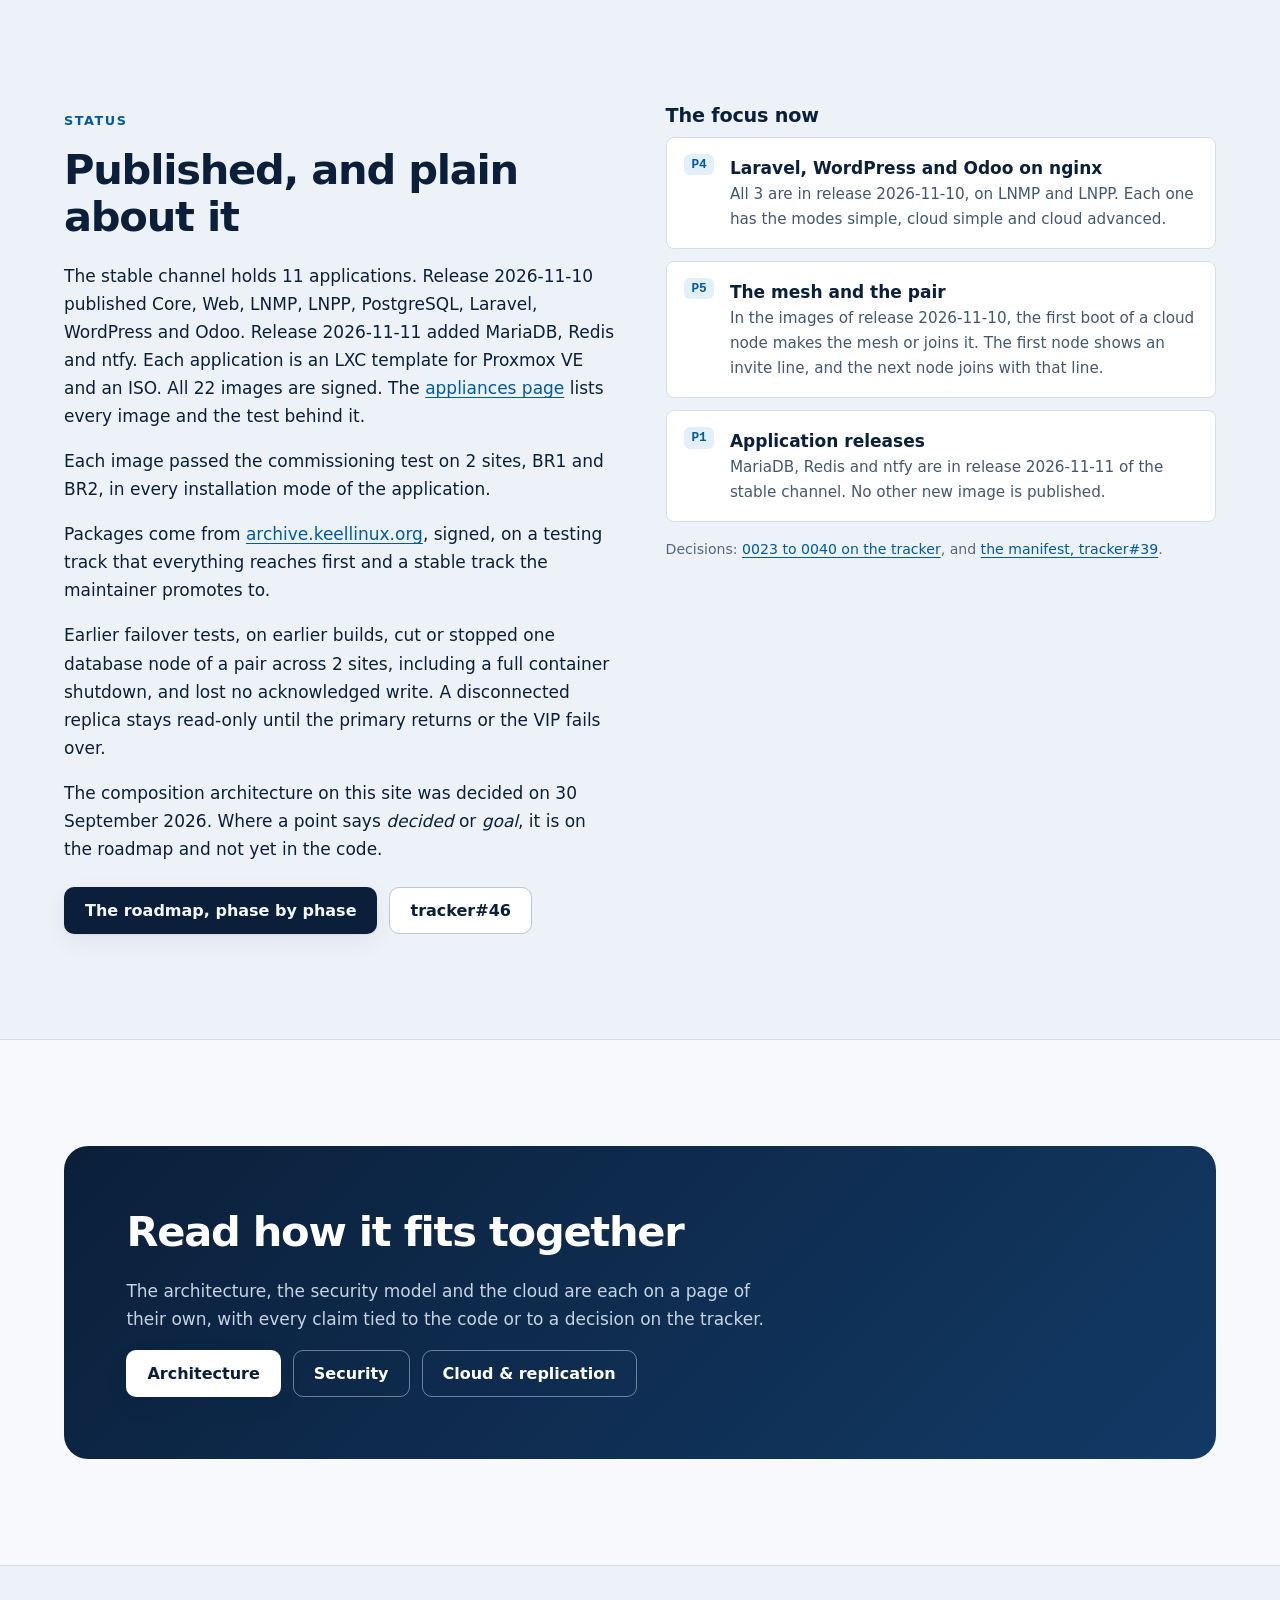
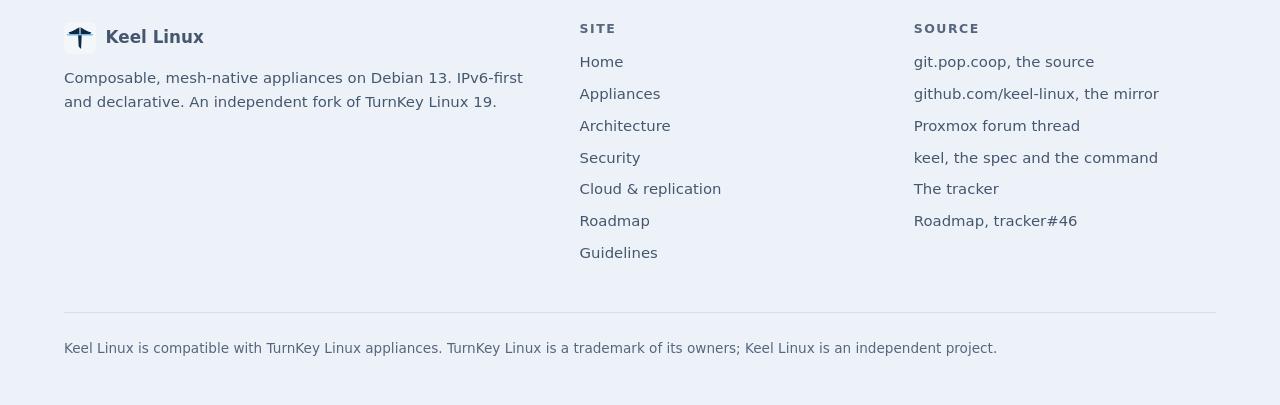
==== commit e1a80883: "feat: release 2026-11-11 adds MariaDB, Redis and ntfy to the stable channel Release 2026-11-11 (revi" ====
--- a/index.html
+++ b/index.html
@@ -75,7 +75,7 @@
     <section class="hero" id="top" aria-labelledby="hero-title">
       <div class="wrap hero-grid">
         <div>
-          <a class="status-pill" href="#status"><strong>Stable</strong> Release 2026-11-10: 8 applications, signed. Read the status</a>
+          <a class="status-pill" href="#status"><strong>Stable</strong> The stable channel: 11 applications, signed. Read the status</a>
           <h1 id="hero-title">Composable, <span class="accent">mesh-native</span> appliances on Debian.</h1>
           <p class="promise">Every appliance is secure by default and can join a private cloud on day one.</p>
           <p class="sub">A fork of TurnKey Linux 19 (Debian 13) that turns single-machine appliances into building blocks of a real cloud: small components that run alone or together, replicate across sites, fail over, and are upgraded with apt. IPv6-first, so every node has a routable address of its own, and declarative, so every machine is described by one YAML file that Keel applies and re-applies to the same result.</p>
@@ -116,7 +116,7 @@
         <div class="section-head" data-reveal>
           <span class="eyebrow">Now</span>
           <h2 id="now-title">Appliances that keep a database up across two sites</h2>
-          <p class="lead">Release 2026-11-10 holds 8 applications for Proxmox VE: Core, Web, LNMP, LNPP, PostgreSQL, Laravel, WordPress and Odoo. Laravel, WordPress and Odoo run on the LNMP and LNPP stacks.</p>
+          <p class="lead">The stable channel holds 11 applications for Proxmox VE: Core, Web, LNMP, LNPP, PostgreSQL, MariaDB, Redis, ntfy, Laravel, WordPress and Odoo. Laravel, WordPress and Odoo run on the LNMP and LNPP stacks.</p>
         </div>
         <ul class="grid grid-3">
           <li class="card" data-reveal>
@@ -129,7 +129,7 @@
           </li>
           <li class="card" data-reveal data-reveal-delay="2">
             <h3 style="margin-top:0">Signed images</h3>
-            <p>The 16 images of release 2026-11-10, a template and an ISO of each application, carry two signatures: one by the archive key and one by the images key.</p>
+            <p>The 22 images of the stable channel, a template and an ISO of each application, carry two signatures: one by the archive key and one by the images key.</p>
           </li>
         </ul>
         <div class="actions" style="margin-top:1.5rem">
@@ -148,6 +148,12 @@
         </div>
         <ul class="grid grid-2">
           <li class="card" data-reveal>
+            <p class="hint" style="margin:0"><time datetime="2026-11-10">10 November 2026</time></p>
+            <h3>Release 2026-11-11: MariaDB, Redis and ntfy, stable and signed</h3>
+            <p>Release 2026-11-11 of the stable channel adds Keel MariaDB 19.0-12, Keel Redis 19.0-13 and Keel ntfy 19.0-6. Each one is an LXC template for Proxmox VE and an ISO, and each of the 6 images is signed. The stable channel now holds 11 applications. Before the release, each image passed the commissioning test on 2 sites, BR1 and BR2.</p>
+            <p class="refs"><a href="appliances.html#mariadb">Keel MariaDB</a><a href="appliances.html#redis">Keel Redis</a><a href="appliances.html#ntfy">Keel ntfy</a></p>
+          </li>
+          <li class="card" data-reveal data-reveal-delay="1">
             <p class="hint" style="margin:0"><time datetime="2026-11-10">10 November 2026</time></p>
             <h3>Release 2026-11-10: 8 applications, stable and signed</h3>
             <p>Release 2026-11-10 of the stable channel holds Core, Web, LNMP, LNPP, PostgreSQL, Laravel, WordPress and Odoo. Each application is an LXC template for Proxmox VE and an ISO, and each of the 16 images is signed. Before the release, each image passed the commissioning test on 2 sites, BR1 and BR2.</p>
@@ -480,8 +486,8 @@
         <div data-reveal>
           <span class="eyebrow">Status</span>
           <h2 id="status-title">Published, and plain about it</h2>
-          <p>Release 2026-11-10 of the stable channel holds 8 applications: Core, Web, LNMP, LNPP, PostgreSQL, Laravel, WordPress and Odoo. Each application is an LXC template for Proxmox VE and an ISO. All 16 images are signed. The <a href="appliances.html">appliances page</a> lists every image and the test behind it.</p>
-          <p>Each image passed the commissioning test on 2 sites, BR1 and BR2, in every installation mode of the application. New images of MariaDB, Redis and ntfy are in test. They are not published.</p>
+          <p>The stable channel holds 11 applications. Release 2026-11-10 published Core, Web, LNMP, LNPP, PostgreSQL, Laravel, WordPress and Odoo. Release 2026-11-11 added MariaDB, Redis and ntfy. Each application is an LXC template for Proxmox VE and an ISO. All 22 images are signed. The <a href="appliances.html">appliances page</a> lists every image and the test behind it.</p>
+          <p>Each image passed the commissioning test on 2 sites, BR1 and BR2, in every installation mode of the application.</p>
           <p>Packages come from <a href="https://archive.keellinux.org/">archive.keellinux.org</a>, signed, on a testing track that everything reaches first and a stable track the maintainer promotes to.</p>
           <p>Earlier failover tests, on earlier builds, cut or stopped one database node of a pair across 2 sites, including a full container shutdown, and lost no acknowledged write. A disconnected replica stays read-only until the primary returns or the VIP fails over.</p>
           <p>The composition architecture on this site was decided on 30 September 2026. Where a point says <em>decided</em> or <em>goal</em>, it is on the roadmap and not yet in the code.</p>
@@ -495,7 +501,7 @@
           <ol class="focus-list">
             <li><span class="num">P4</span><div><strong>Laravel, WordPress and Odoo on nginx</strong><p>All 3 are in release 2026-11-10, on LNMP and LNPP. Each one has the modes simple, cloud simple and cloud advanced.</p></div></li>
             <li><span class="num">P5</span><div><strong>The mesh and the pair</strong><p>In the images of release 2026-11-10, the first boot of a cloud node makes the mesh or joins it. The first node shows an invite line, and the next node joins with that line.</p></div></li>
-            <li><span class="num">P1</span><div><strong>Application releases</strong><p>New images of MariaDB, Redis and ntfy are in test. They are not published.</p></div></li>
+            <li><span class="num">P1</span><div><strong>Application releases</strong><p>MariaDB, Redis and ntfy are in release 2026-11-11 of the stable channel. No other new image is published.</p></div></li>
           </ol>
           <p class="hint" style="margin-top:1rem">Decisions: <a href="https://github.com/Keel-Linux/tracker/issues?q=is%3Aissue+ADR">0023 to 0040 on the tracker</a>, and <a href="https://github.com/Keel-Linux/tracker/issues/39">the manifest, tracker#39</a>.</p>
         </div>
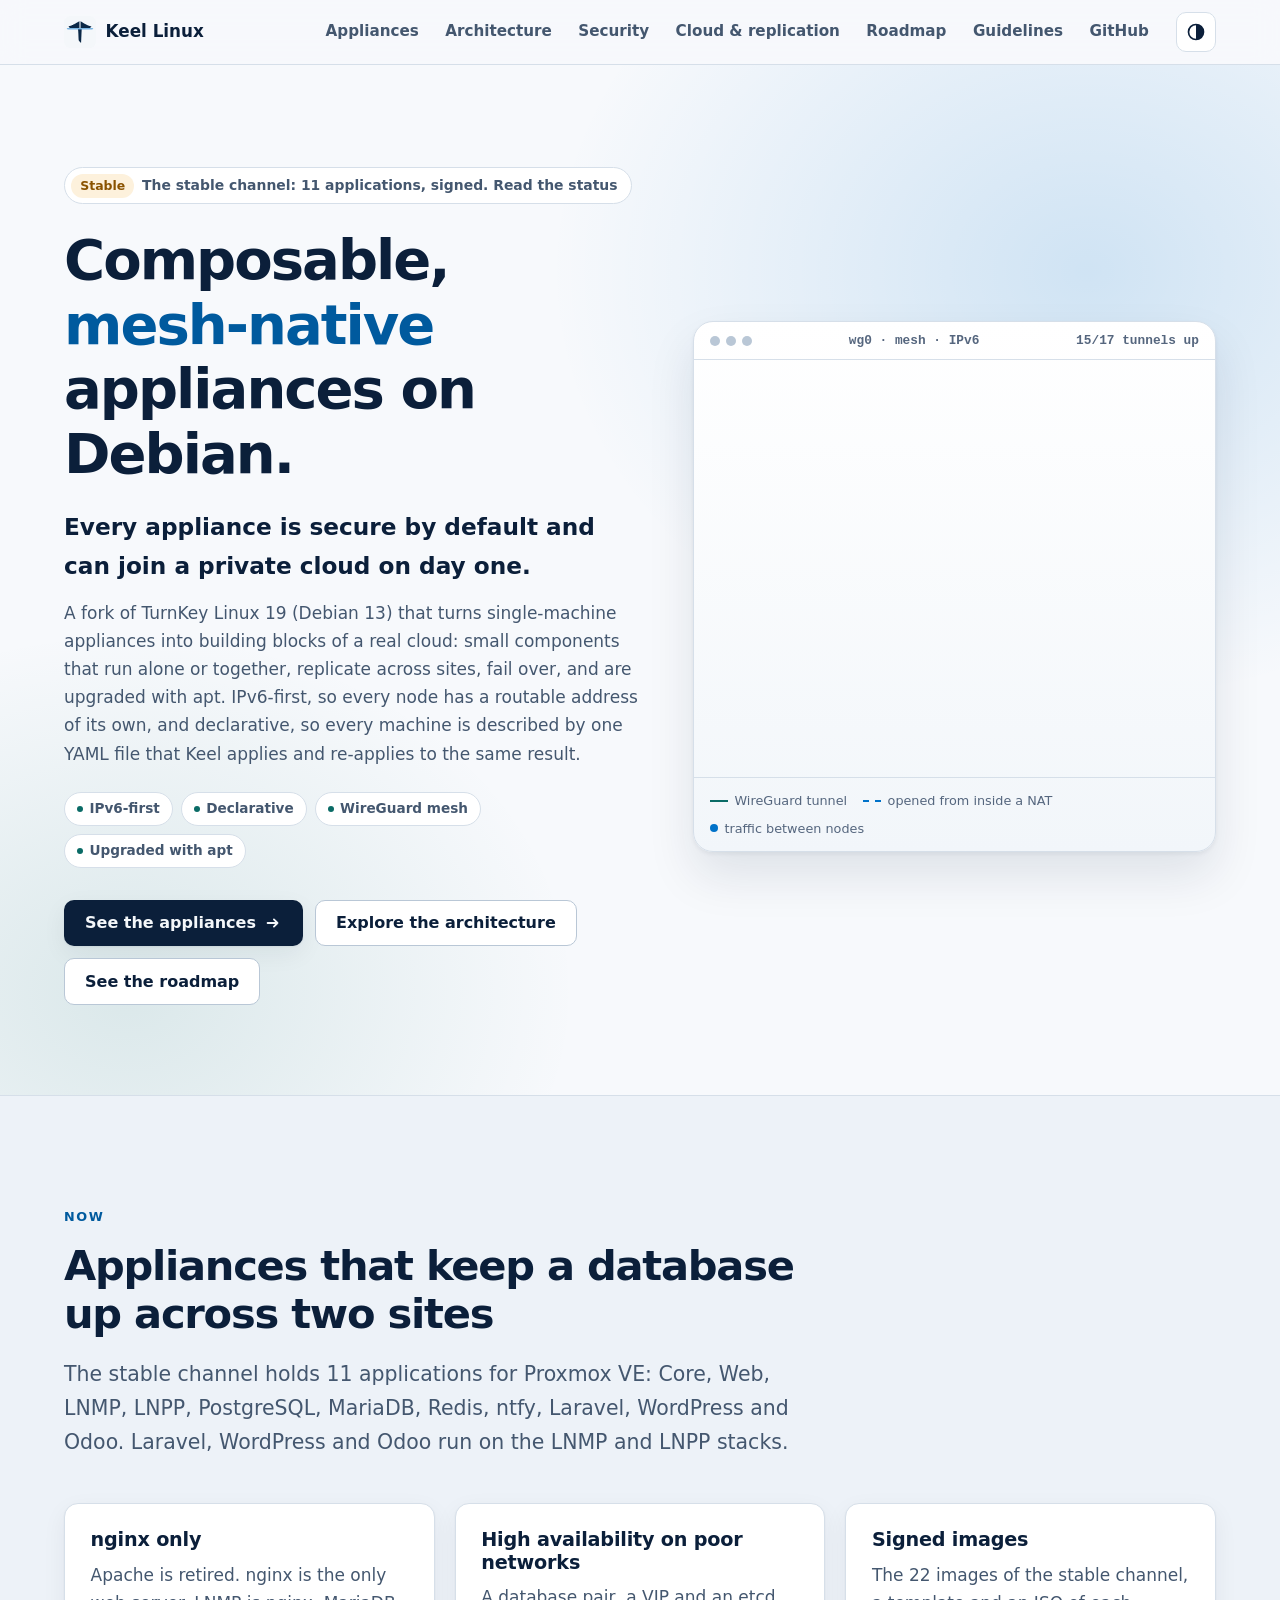
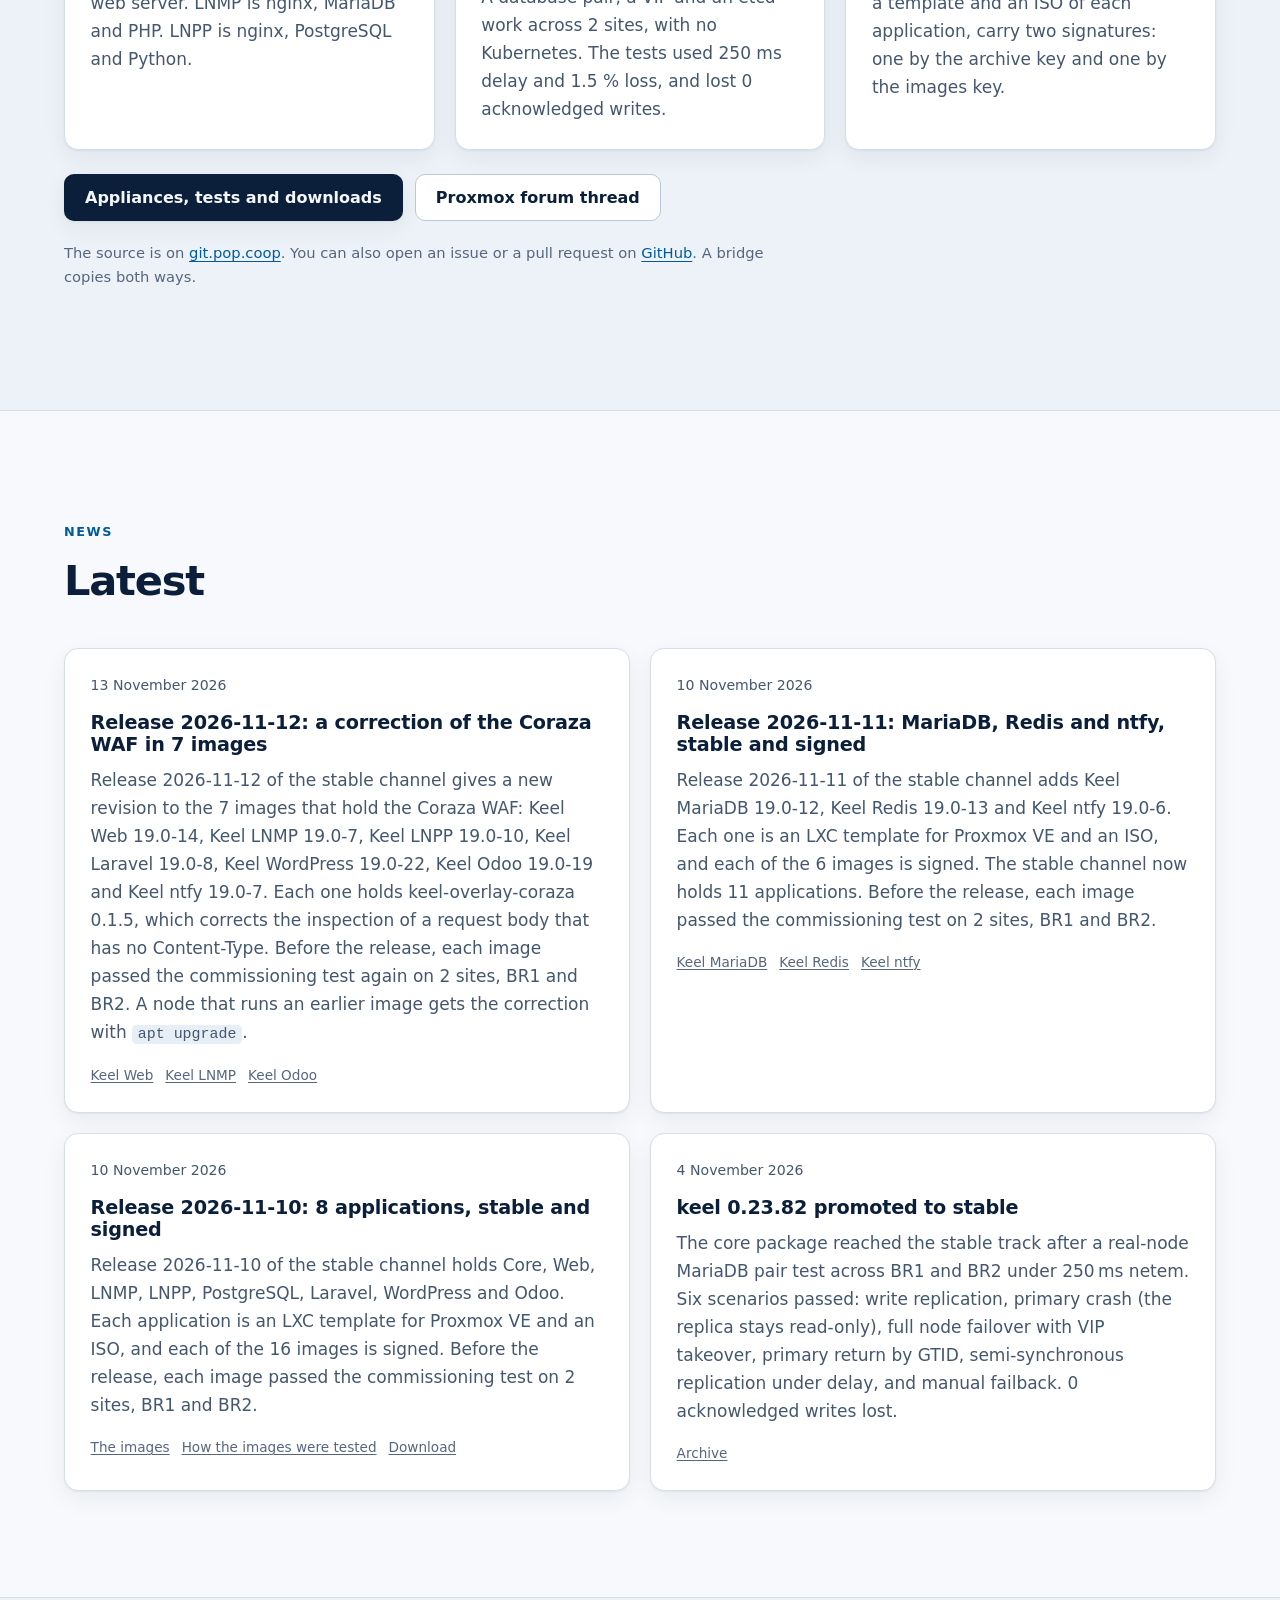
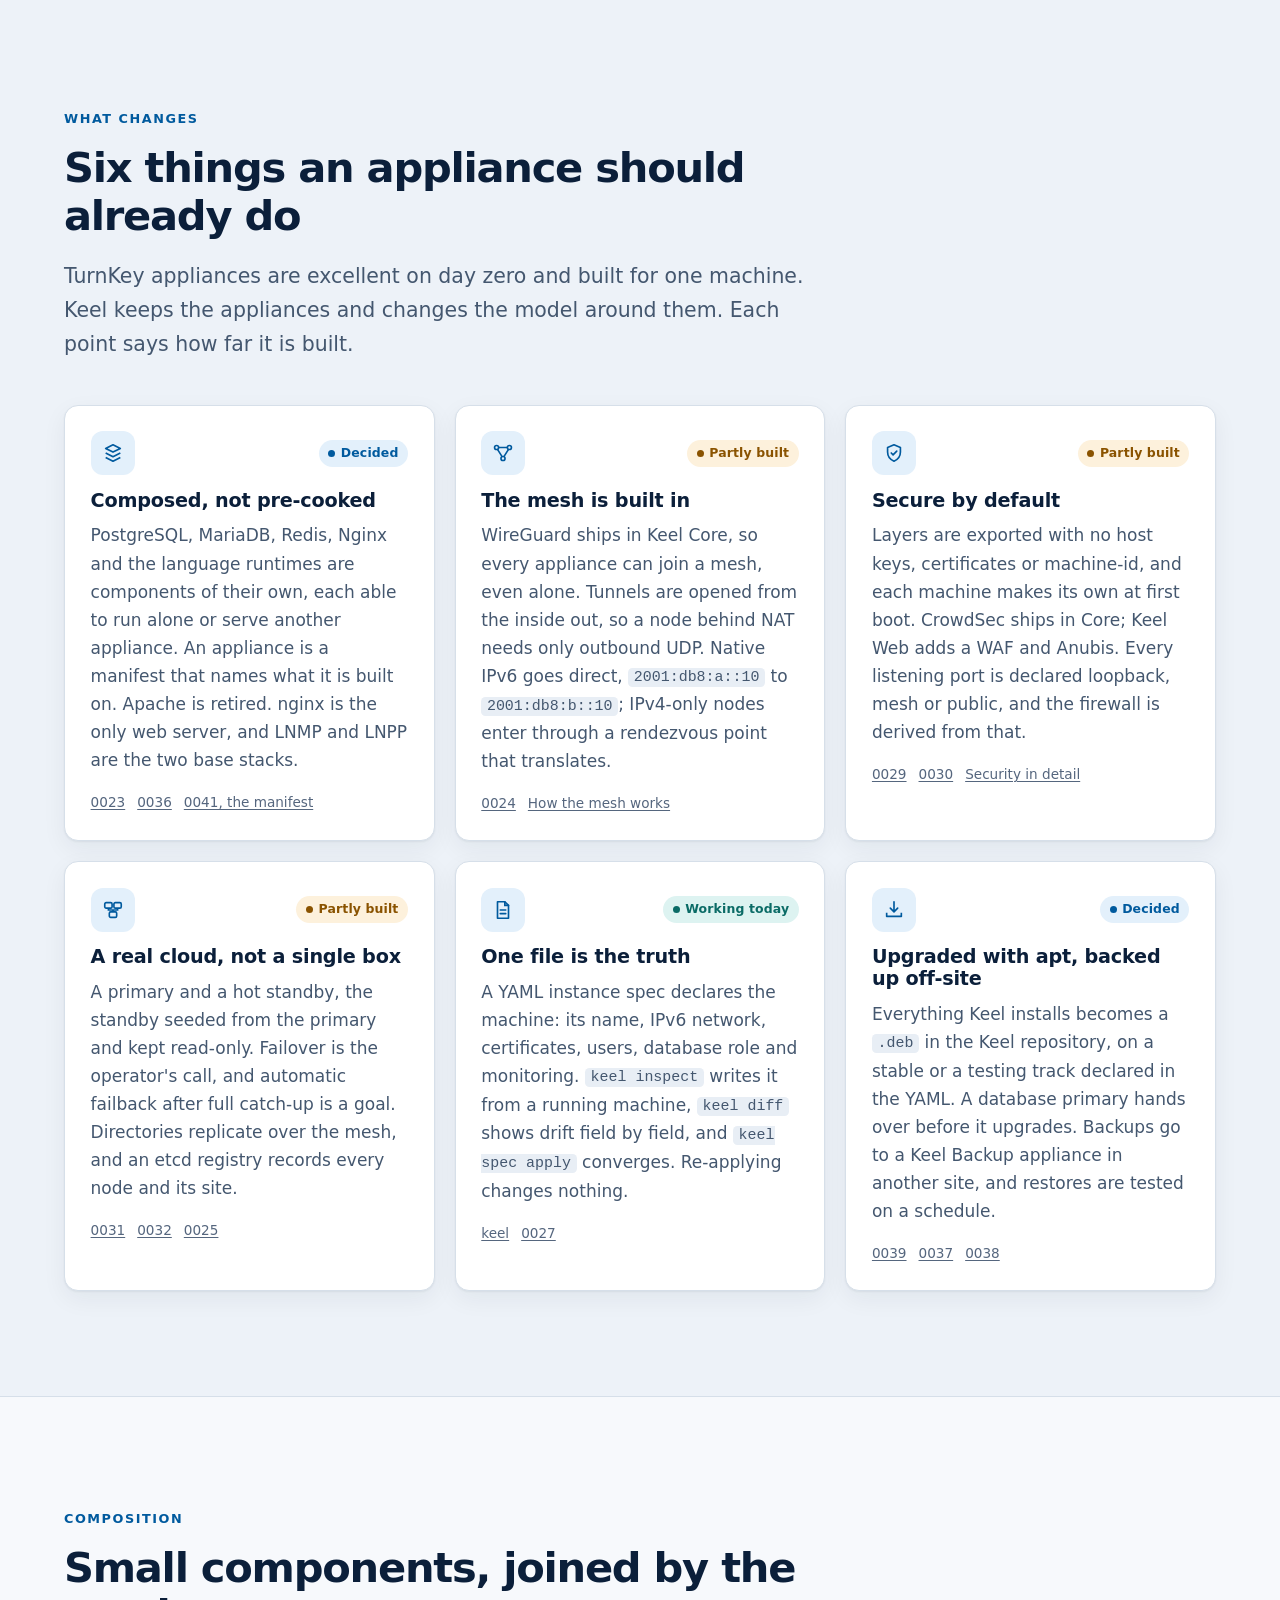
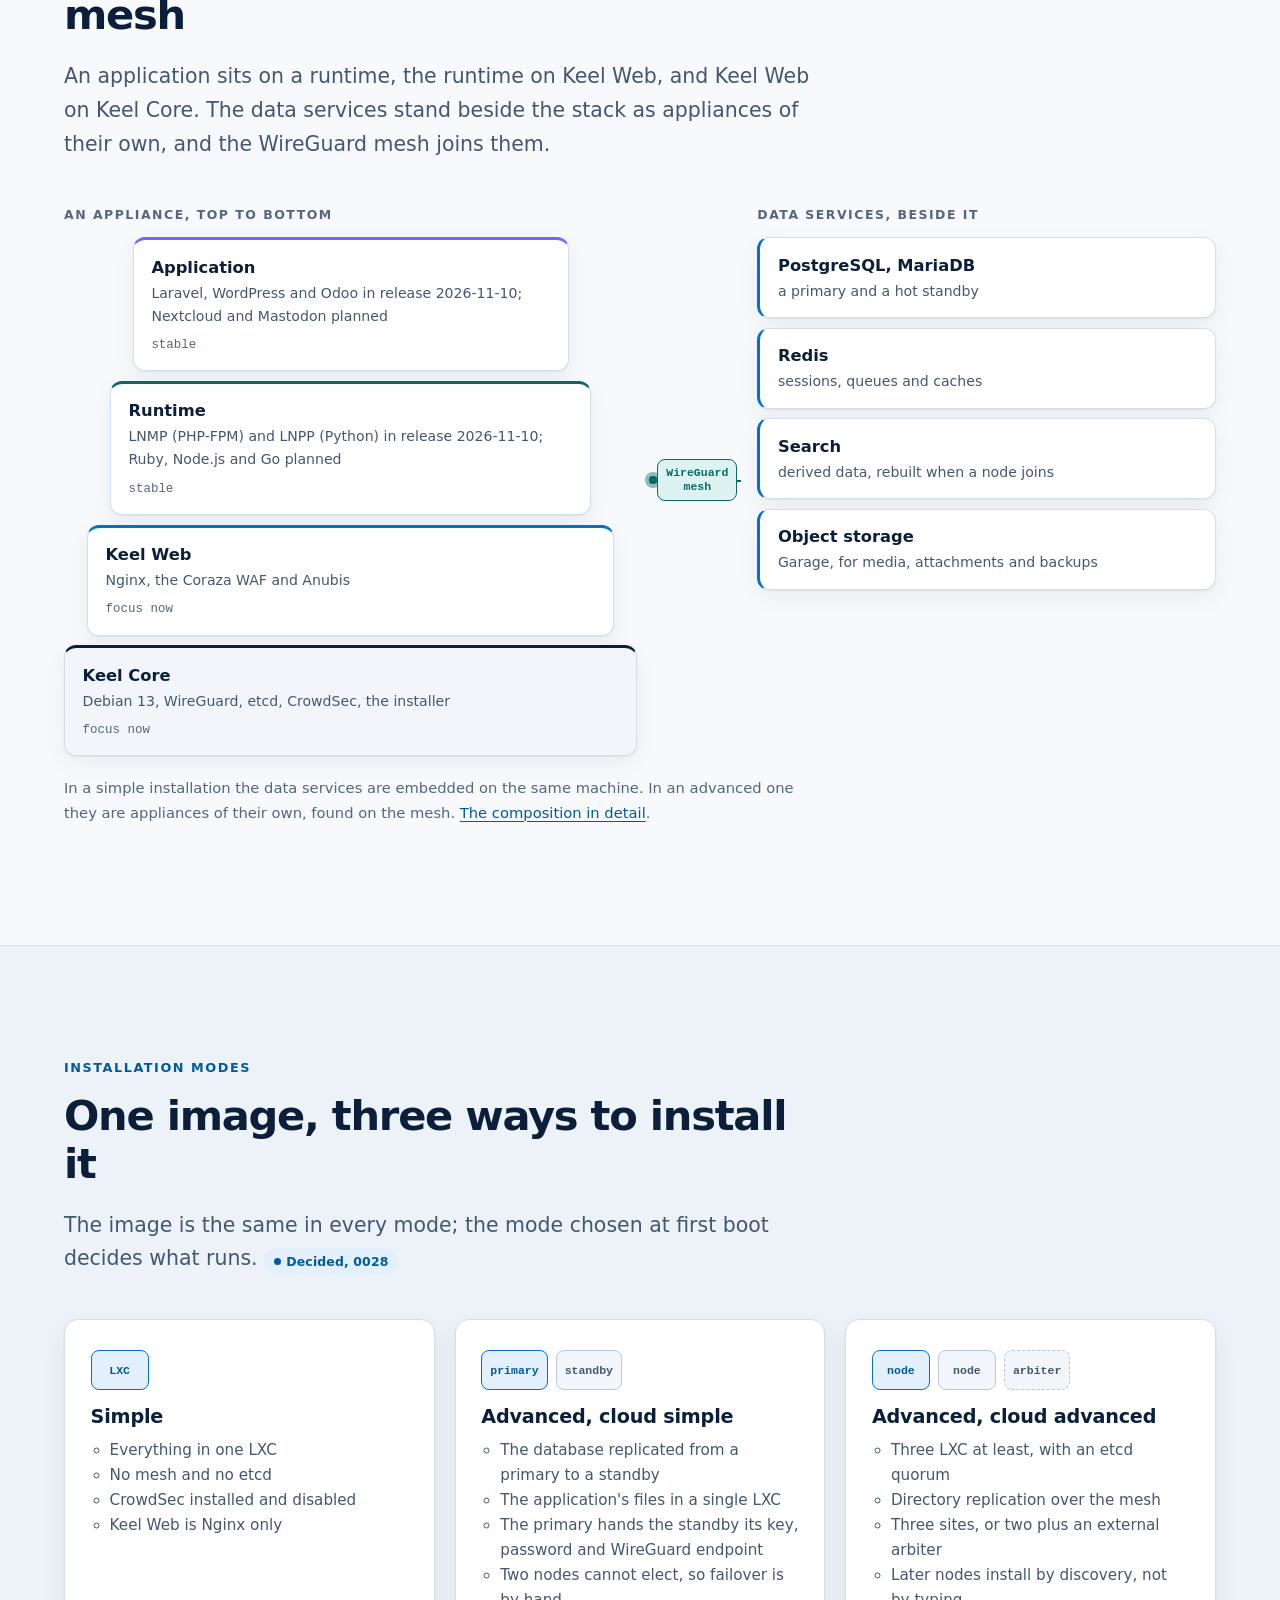
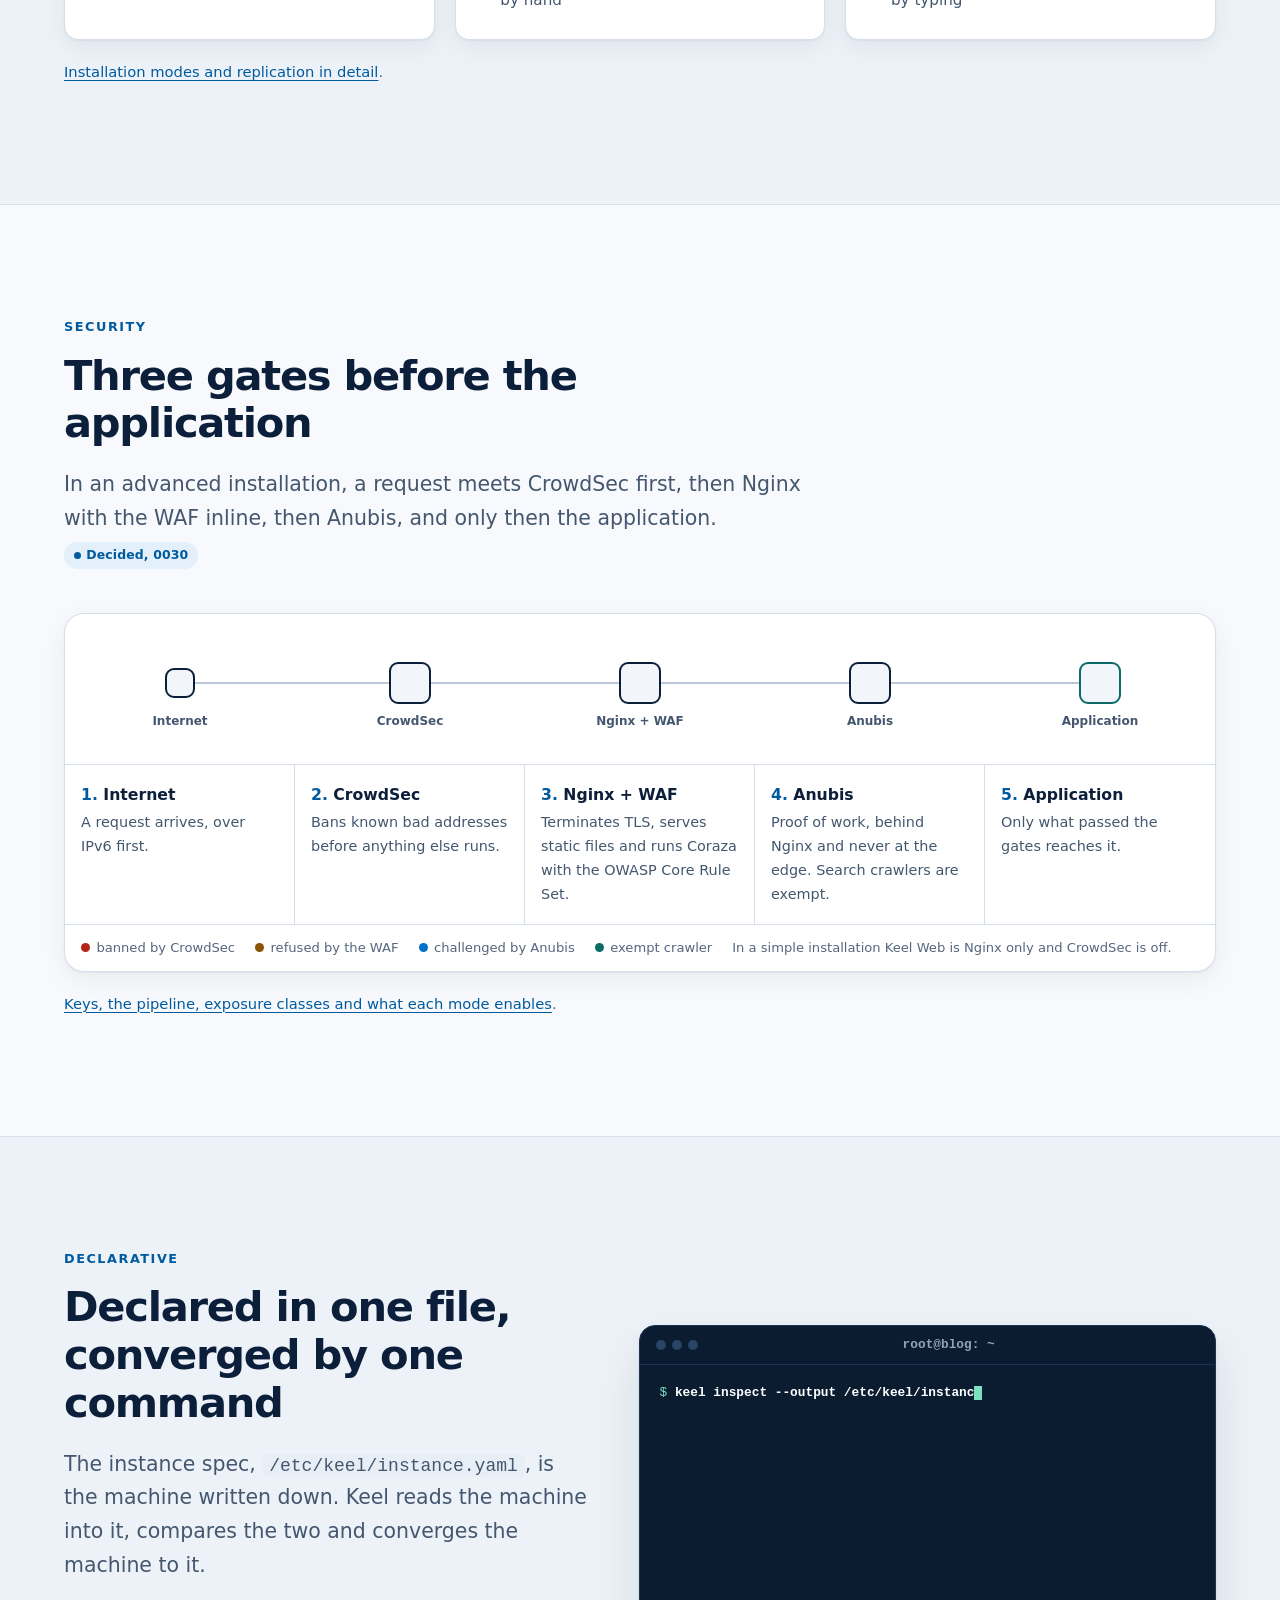
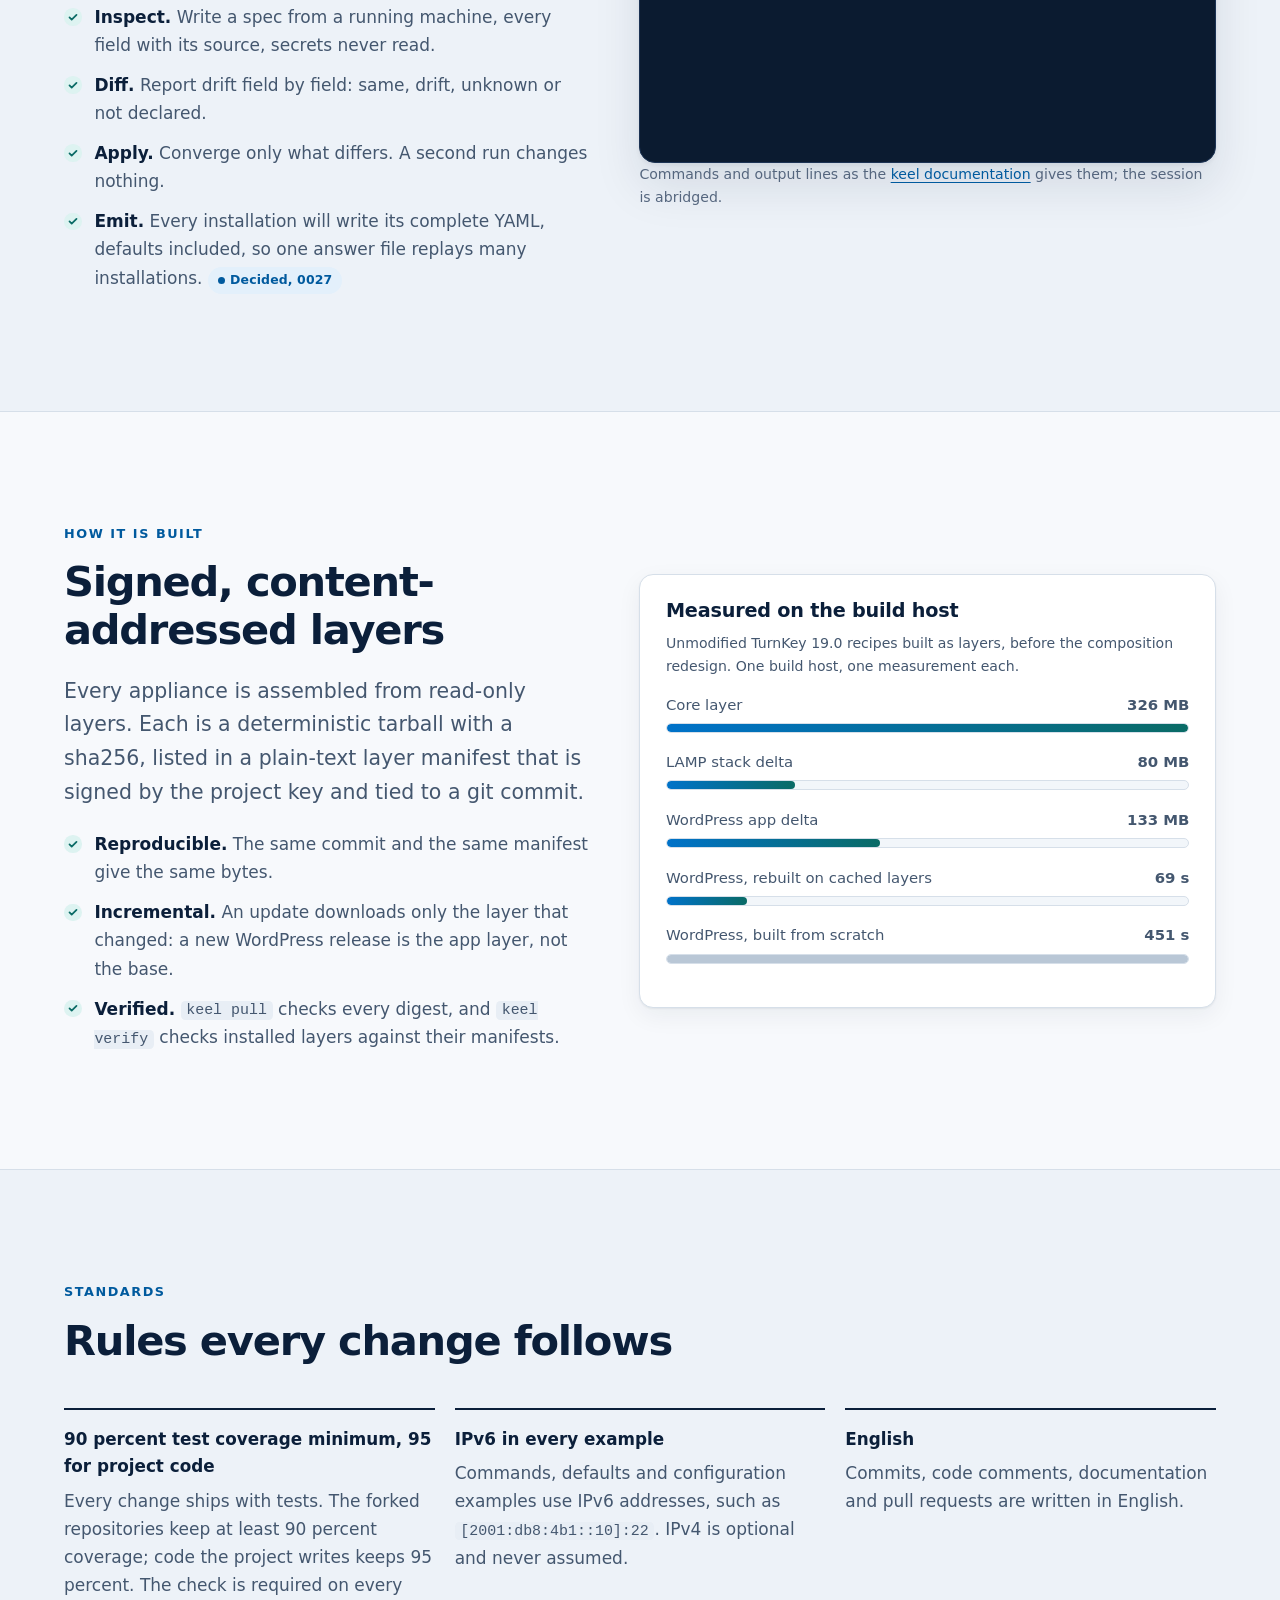
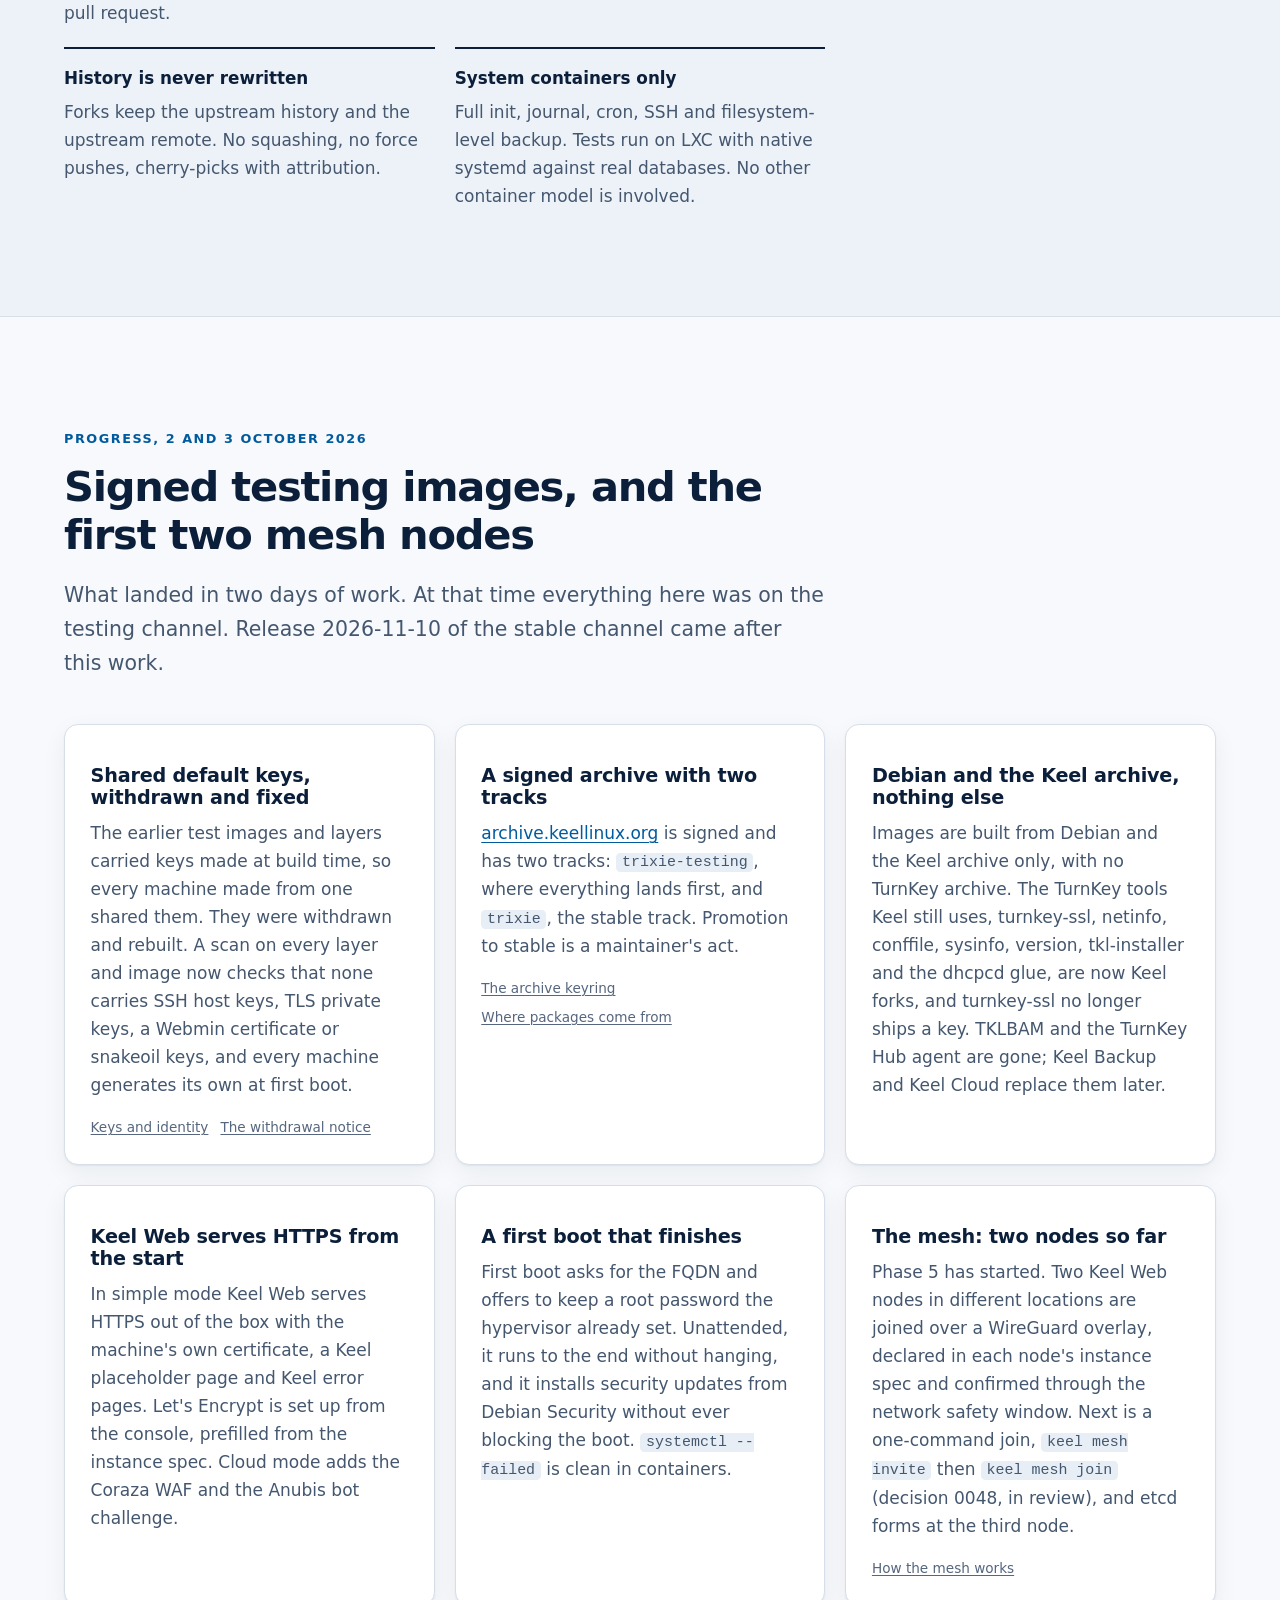
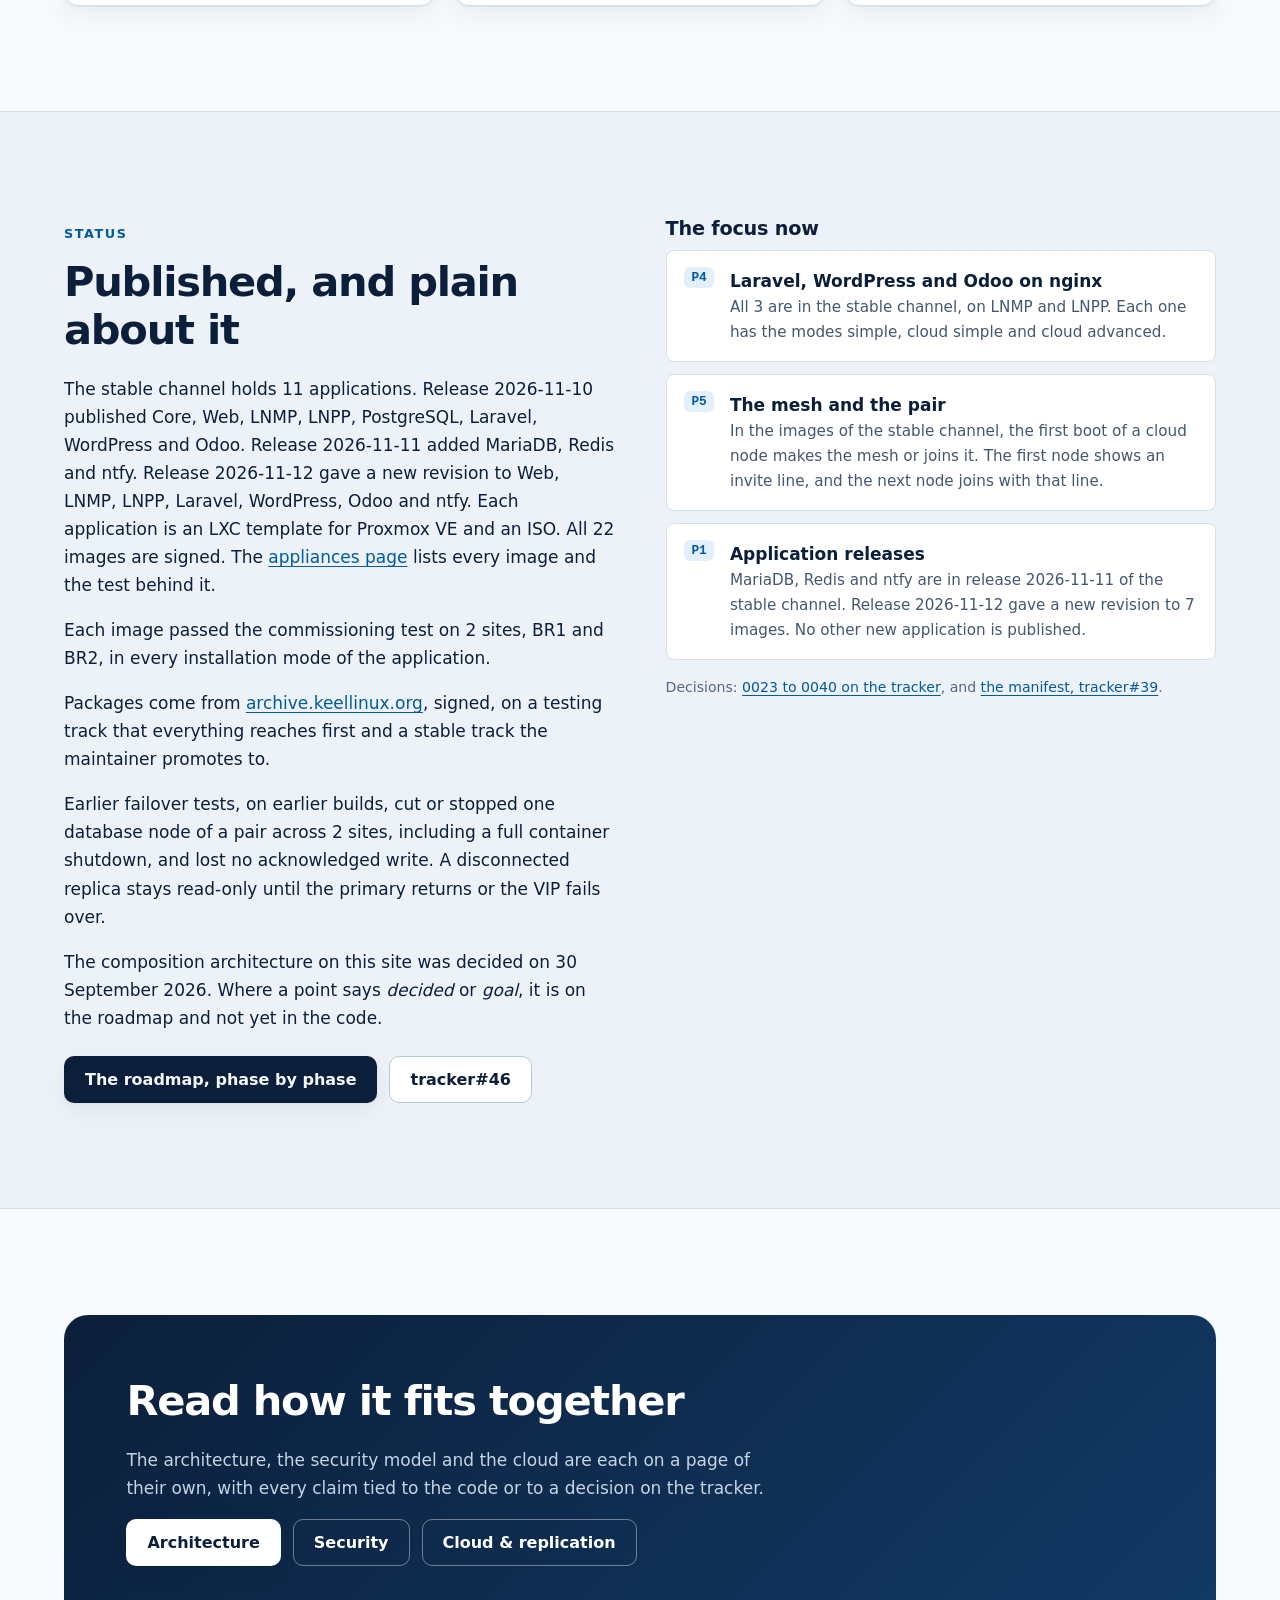
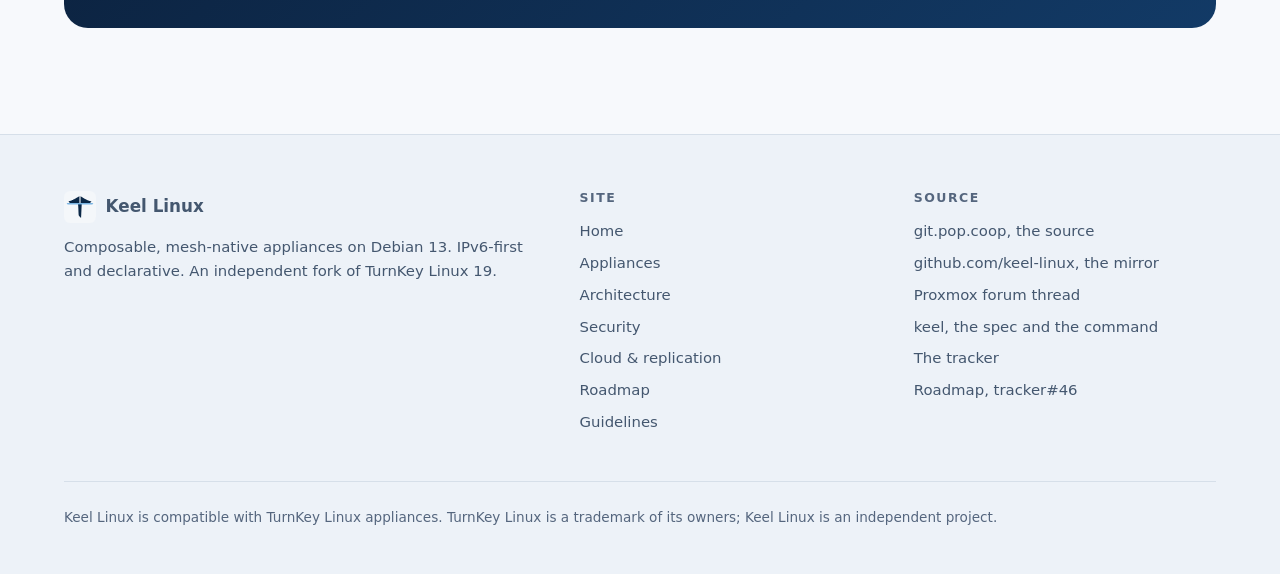
==== commit 28bb34a2: "feat: release 2026-11-12 gives a new revision to 7 images of the stable channel Release 2026-11-12 (" ====
--- a/index.html
+++ b/index.html
@@ -148,6 +148,12 @@
         </div>
         <ul class="grid grid-2">
           <li class="card" data-reveal>
+            <p class="hint" style="margin:0"><time datetime="2026-11-13">13 November 2026</time></p>
+            <h3>Release 2026-11-12: a correction of the Coraza WAF in 7 images</h3>
+            <p>Release 2026-11-12 of the stable channel gives a new revision to the 7 images that hold the Coraza WAF: Keel Web 19.0-14, Keel LNMP 19.0-7, Keel LNPP 19.0-10, Keel Laravel 19.0-8, Keel WordPress 19.0-22, Keel Odoo 19.0-19 and Keel ntfy 19.0-7. Each one holds keel-overlay-coraza 0.1.5, which corrects the inspection of a request body that has no Content-Type. Before the release, each image passed the commissioning test again on 2 sites, BR1 and BR2. A node that runs an earlier image gets the correction with <code>apt upgrade</code>.</p>
+            <p class="refs"><a href="appliances.html#web">Keel Web</a><a href="appliances.html#lnmp">Keel LNMP</a><a href="appliances.html#odoo">Keel Odoo</a></p>
+          </li>
+          <li class="card" data-reveal data-reveal-delay="1">
             <p class="hint" style="margin:0"><time datetime="2026-11-10">10 November 2026</time></p>
             <h3>Release 2026-11-11: MariaDB, Redis and ntfy, stable and signed</h3>
             <p>Release 2026-11-11 of the stable channel adds Keel MariaDB 19.0-12, Keel Redis 19.0-13 and Keel ntfy 19.0-6. Each one is an LXC template for Proxmox VE and an ISO, and each of the 6 images is signed. The stable channel now holds 11 applications. Before the release, each image passed the commissioning test on 2 sites, BR1 and BR2.</p>
@@ -486,7 +492,7 @@
         <div data-reveal>
           <span class="eyebrow">Status</span>
           <h2 id="status-title">Published, and plain about it</h2>
-          <p>The stable channel holds 11 applications. Release 2026-11-10 published Core, Web, LNMP, LNPP, PostgreSQL, Laravel, WordPress and Odoo. Release 2026-11-11 added MariaDB, Redis and ntfy. Each application is an LXC template for Proxmox VE and an ISO. All 22 images are signed. The <a href="appliances.html">appliances page</a> lists every image and the test behind it.</p>
+          <p>The stable channel holds 11 applications. Release 2026-11-10 published Core, Web, LNMP, LNPP, PostgreSQL, Laravel, WordPress and Odoo. Release 2026-11-11 added MariaDB, Redis and ntfy. Release 2026-11-12 gave a new revision to Web, LNMP, LNPP, Laravel, WordPress, Odoo and ntfy. Each application is an LXC template for Proxmox VE and an ISO. All 22 images are signed. The <a href="appliances.html">appliances page</a> lists every image and the test behind it.</p>
           <p>Each image passed the commissioning test on 2 sites, BR1 and BR2, in every installation mode of the application.</p>
           <p>Packages come from <a href="https://archive.keellinux.org/">archive.keellinux.org</a>, signed, on a testing track that everything reaches first and a stable track the maintainer promotes to.</p>
           <p>Earlier failover tests, on earlier builds, cut or stopped one database node of a pair across 2 sites, including a full container shutdown, and lost no acknowledged write. A disconnected replica stays read-only until the primary returns or the VIP fails over.</p>
@@ -499,9 +505,9 @@
         <div data-reveal data-reveal-delay="1">
           <h3>The focus now</h3>
           <ol class="focus-list">
-            <li><span class="num">P4</span><div><strong>Laravel, WordPress and Odoo on nginx</strong><p>All 3 are in release 2026-11-10, on LNMP and LNPP. Each one has the modes simple, cloud simple and cloud advanced.</p></div></li>
-            <li><span class="num">P5</span><div><strong>The mesh and the pair</strong><p>In the images of release 2026-11-10, the first boot of a cloud node makes the mesh or joins it. The first node shows an invite line, and the next node joins with that line.</p></div></li>
-            <li><span class="num">P1</span><div><strong>Application releases</strong><p>MariaDB, Redis and ntfy are in release 2026-11-11 of the stable channel. No other new image is published.</p></div></li>
+            <li><span class="num">P4</span><div><strong>Laravel, WordPress and Odoo on nginx</strong><p>All 3 are in the stable channel, on LNMP and LNPP. Each one has the modes simple, cloud simple and cloud advanced.</p></div></li>
+            <li><span class="num">P5</span><div><strong>The mesh and the pair</strong><p>In the images of the stable channel, the first boot of a cloud node makes the mesh or joins it. The first node shows an invite line, and the next node joins with that line.</p></div></li>
+            <li><span class="num">P1</span><div><strong>Application releases</strong><p>MariaDB, Redis and ntfy are in release 2026-11-11 of the stable channel. Release 2026-11-12 gave a new revision to 7 images. No other new application is published.</p></div></li>
           </ol>
           <p class="hint" style="margin-top:1rem">Decisions: <a href="https://github.com/Keel-Linux/tracker/issues?q=is%3Aissue+ADR">0023 to 0040 on the tracker</a>, and <a href="https://github.com/Keel-Linux/tracker/issues/39">the manifest, tracker#39</a>.</p>
         </div>
